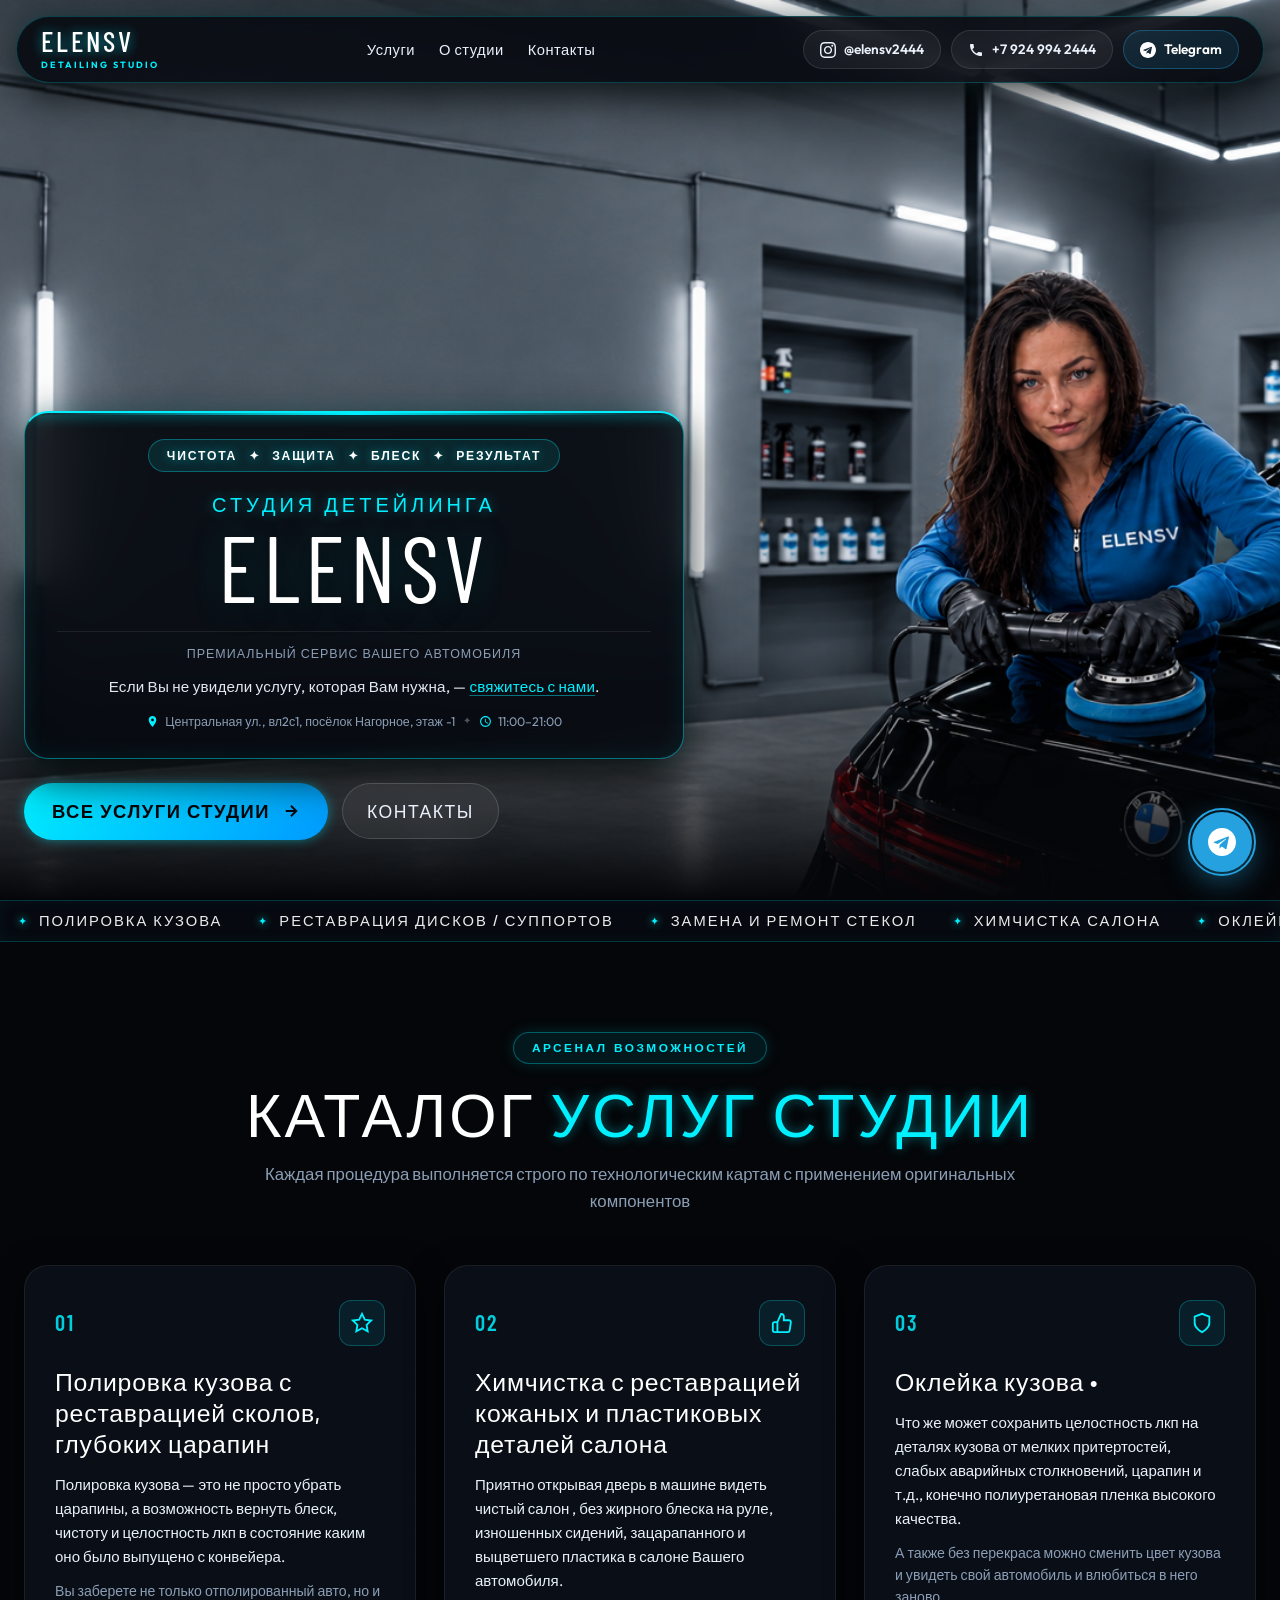
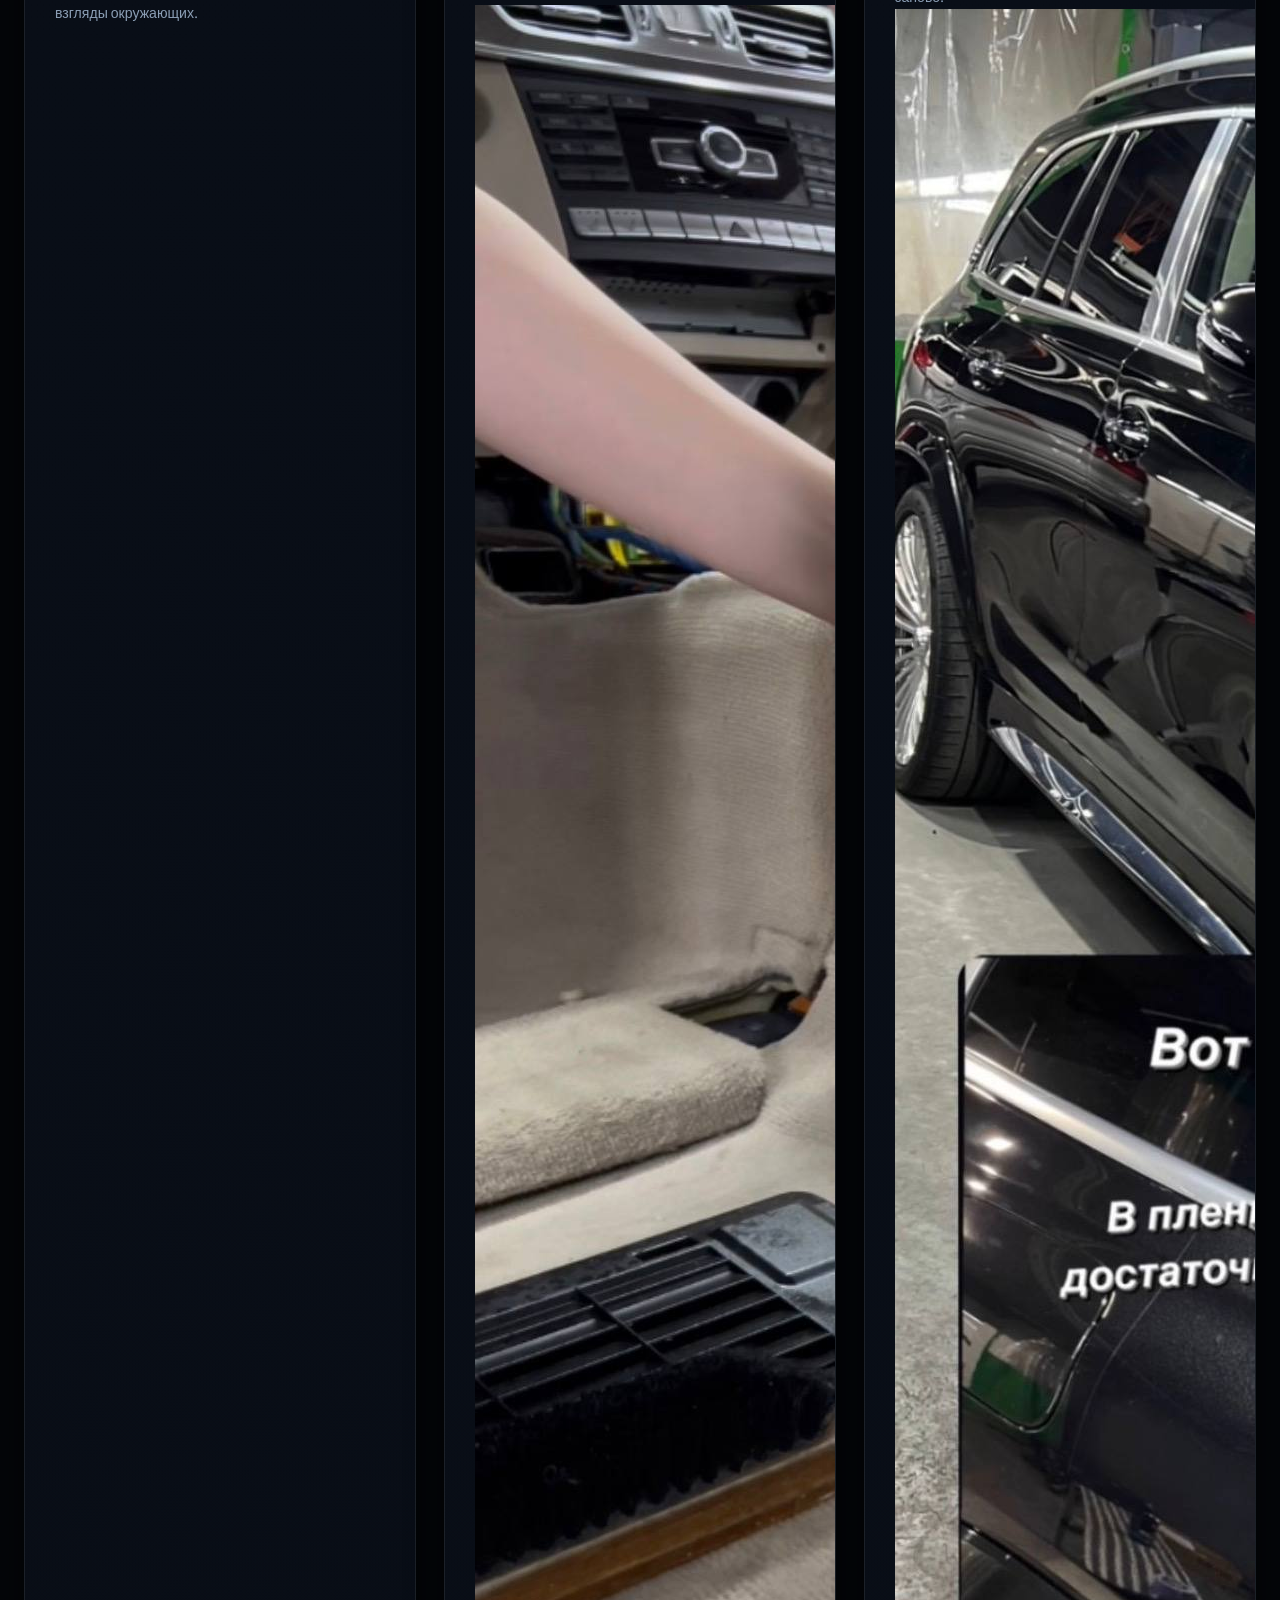
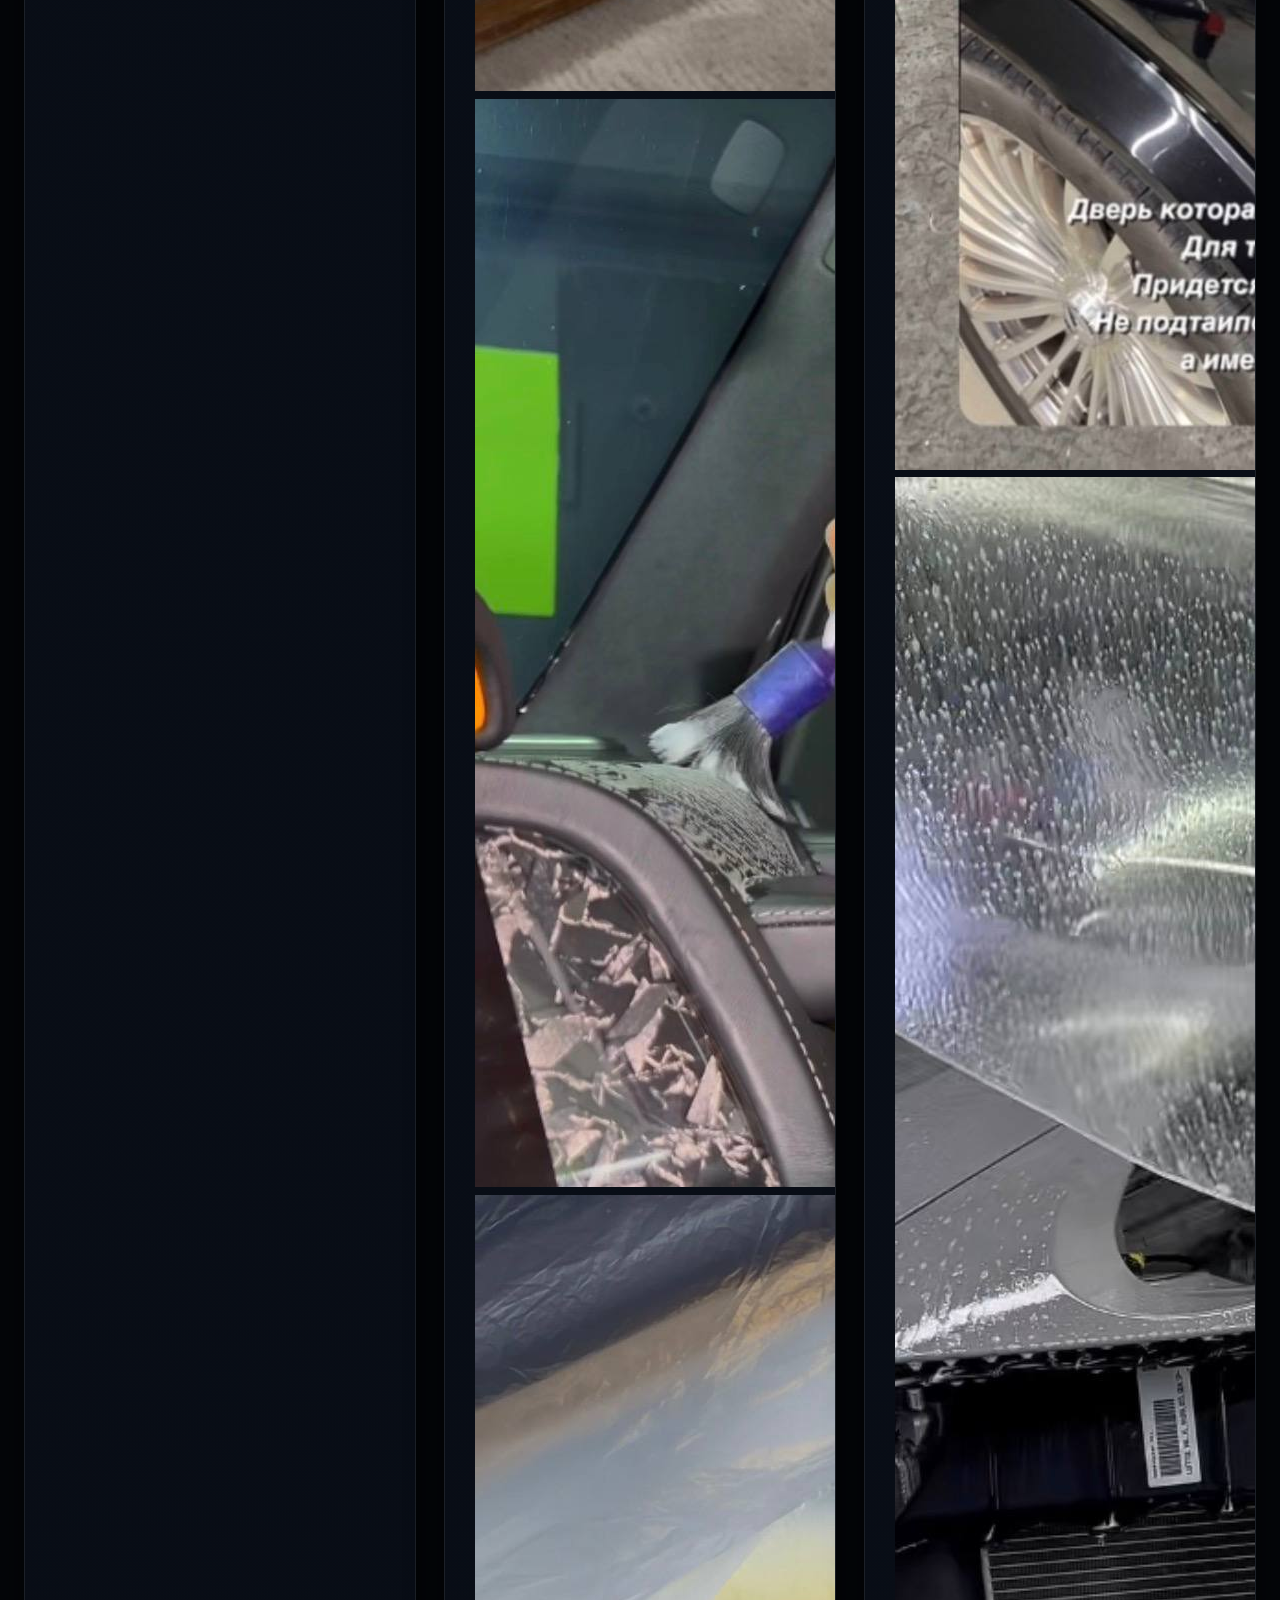
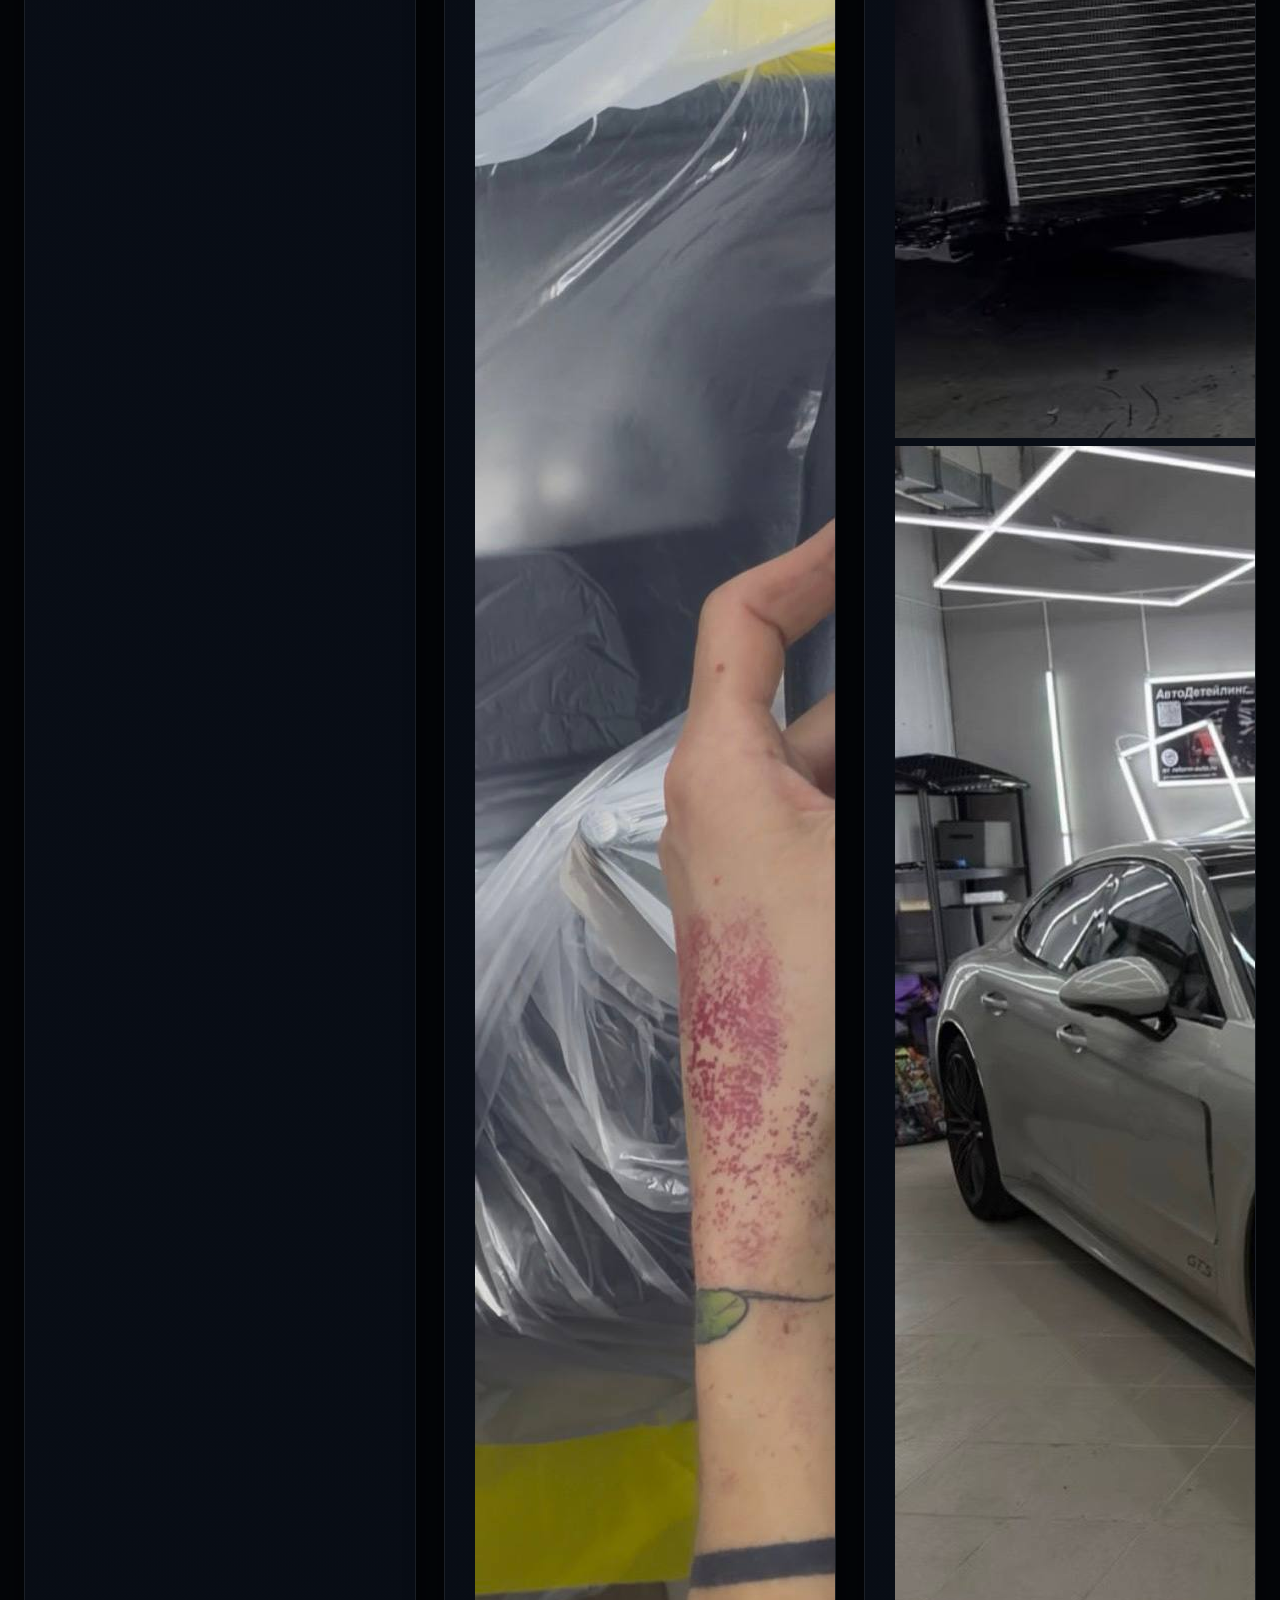
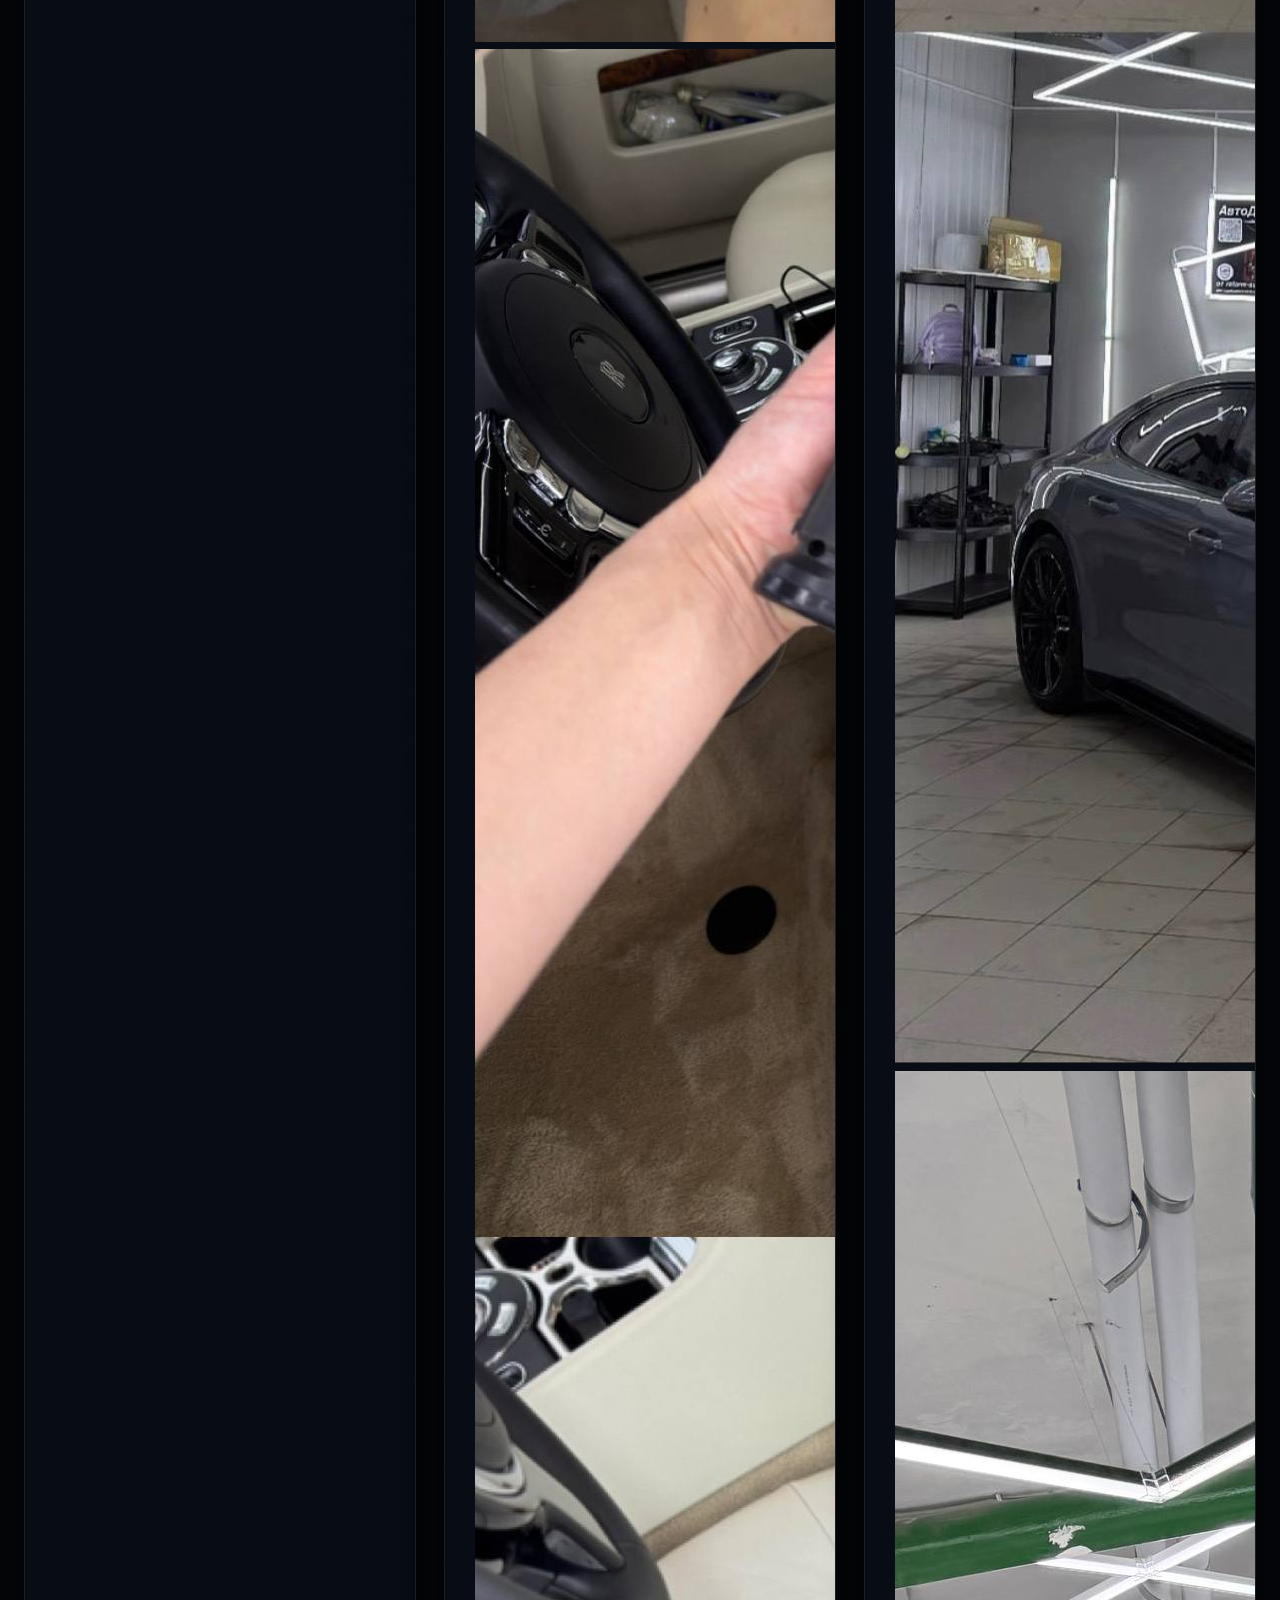
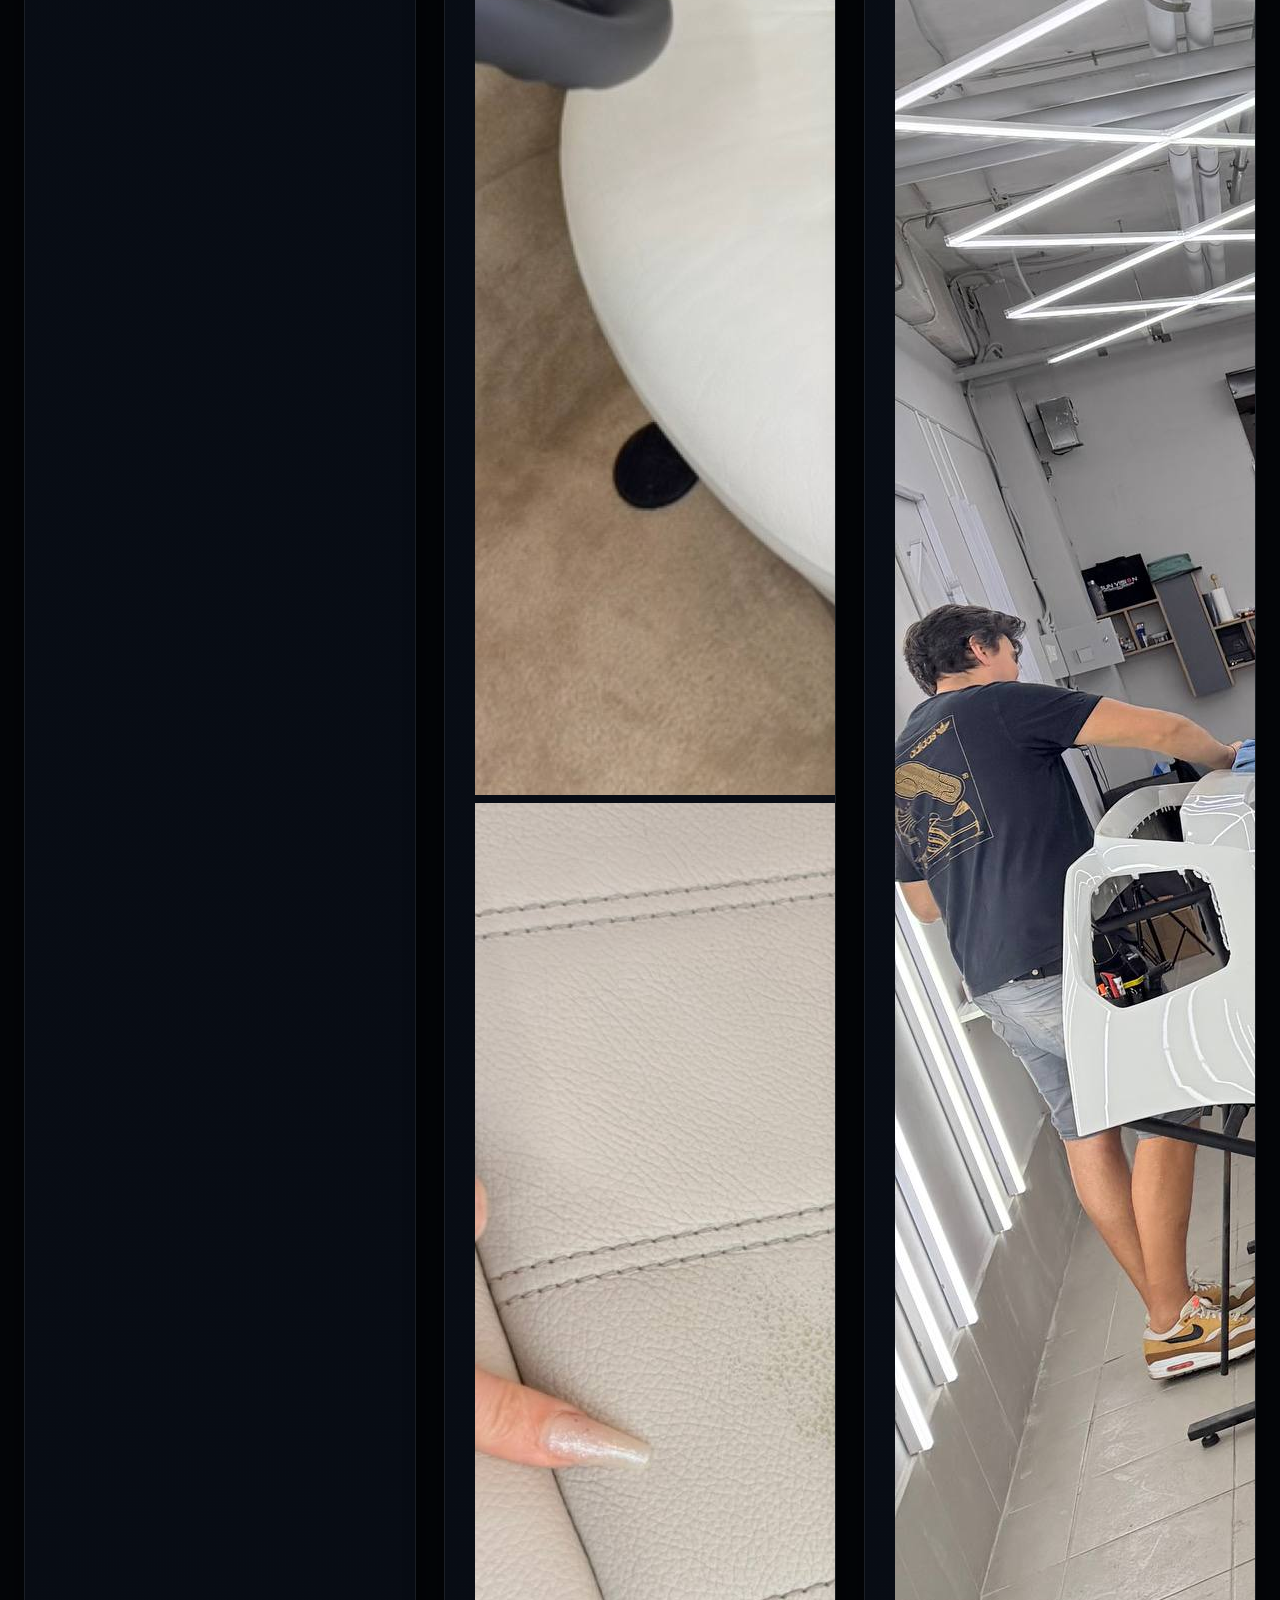
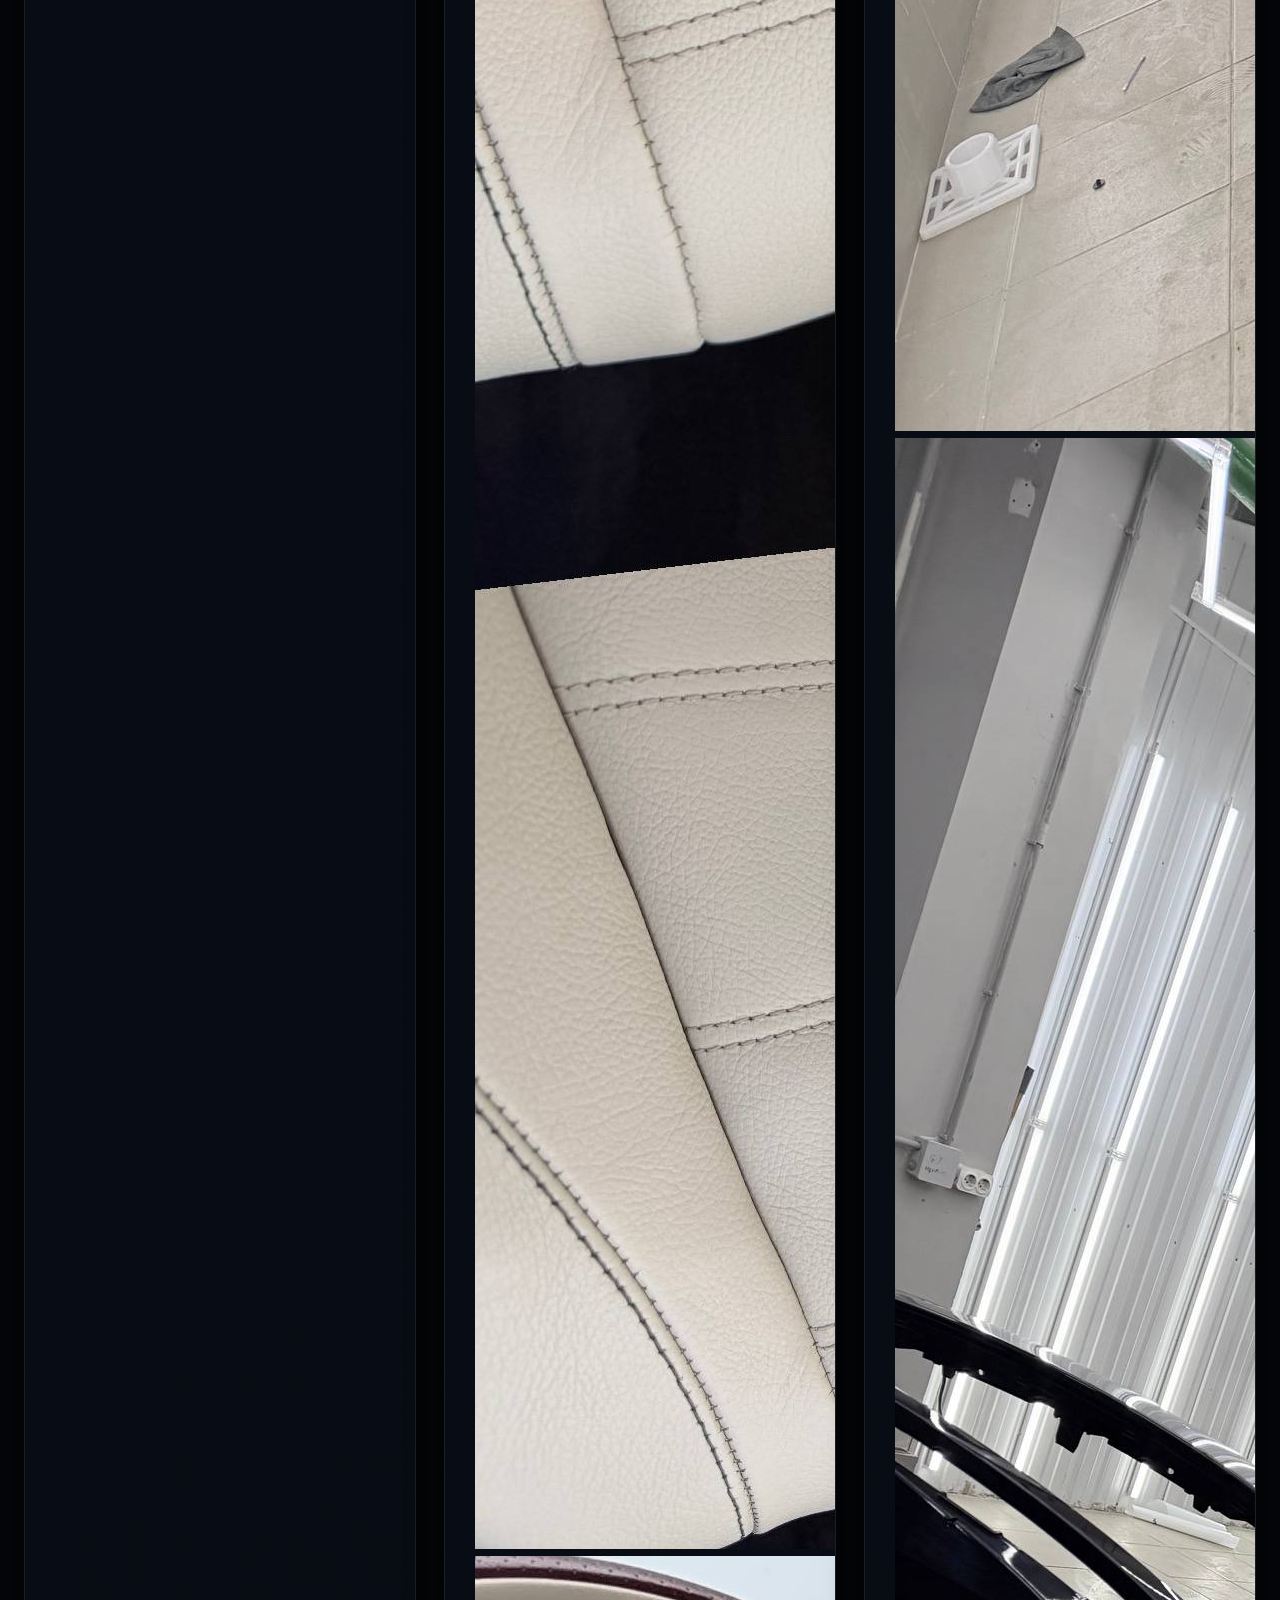
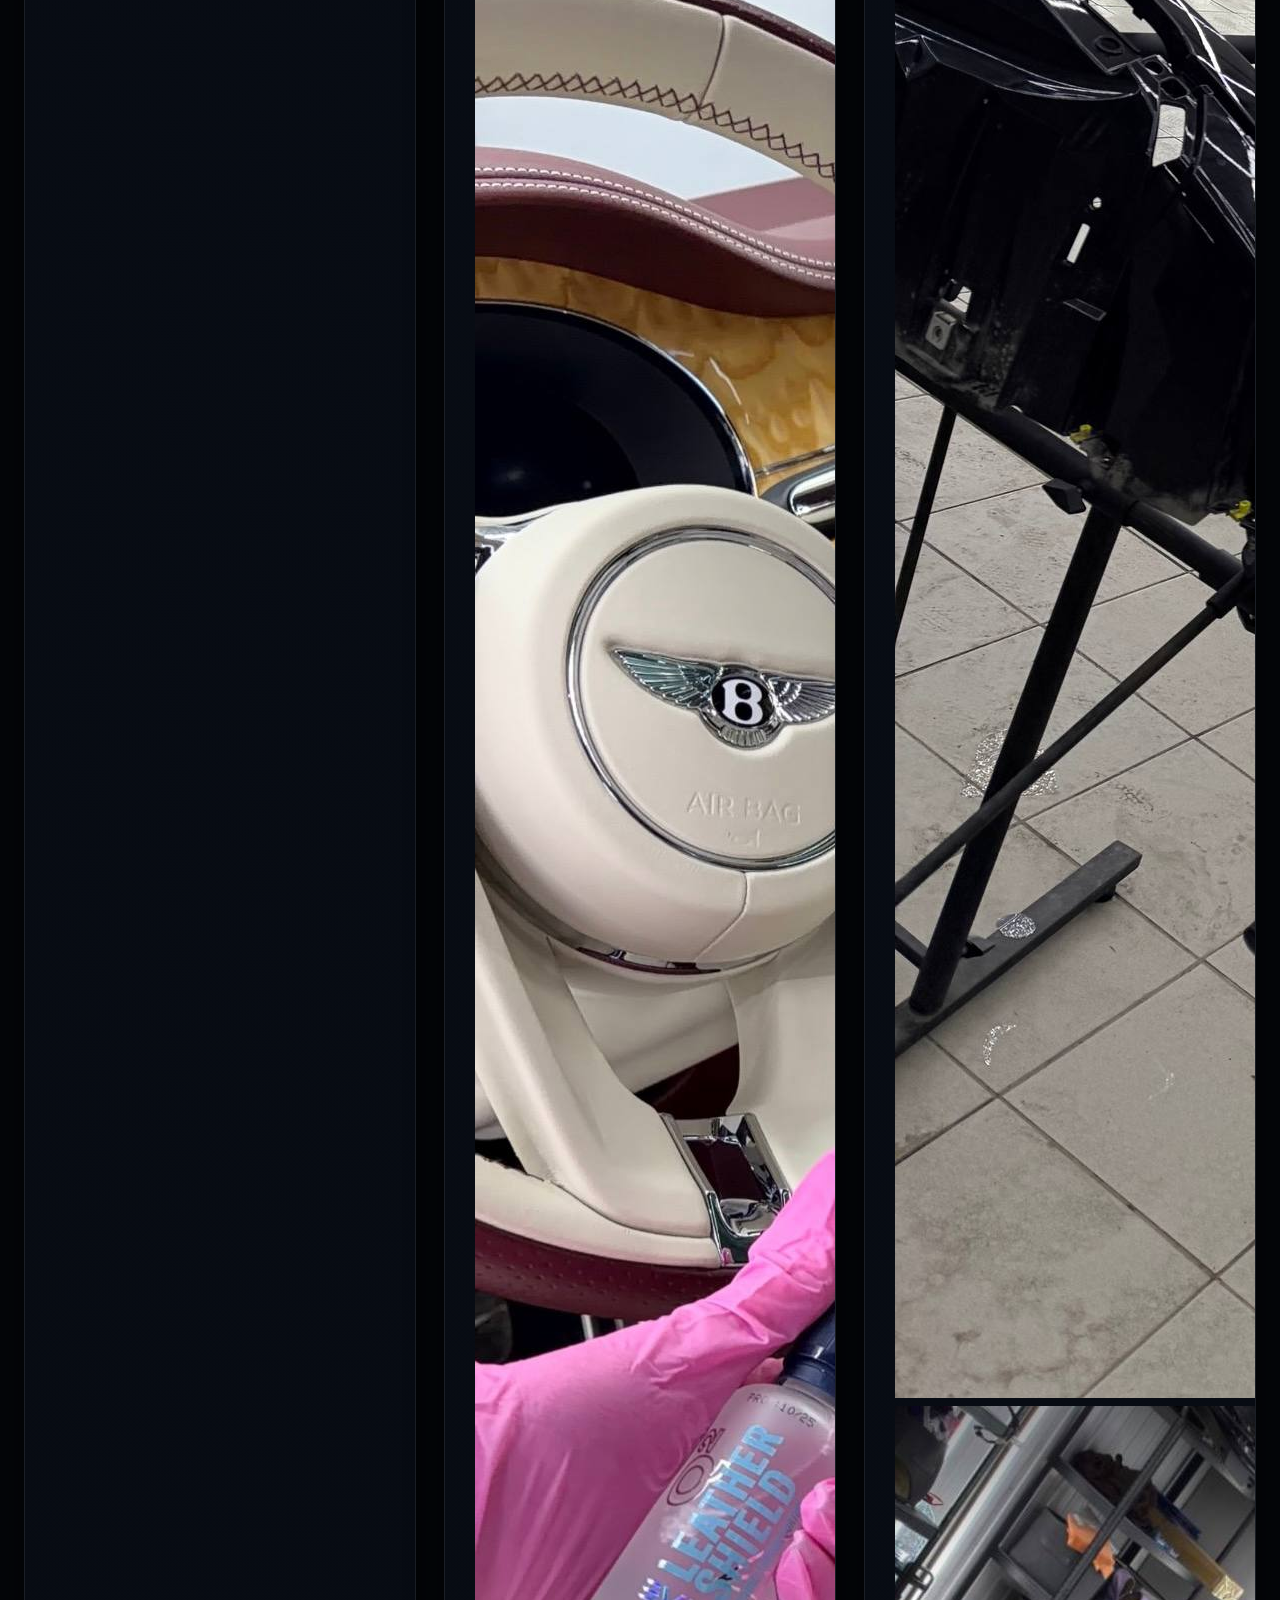
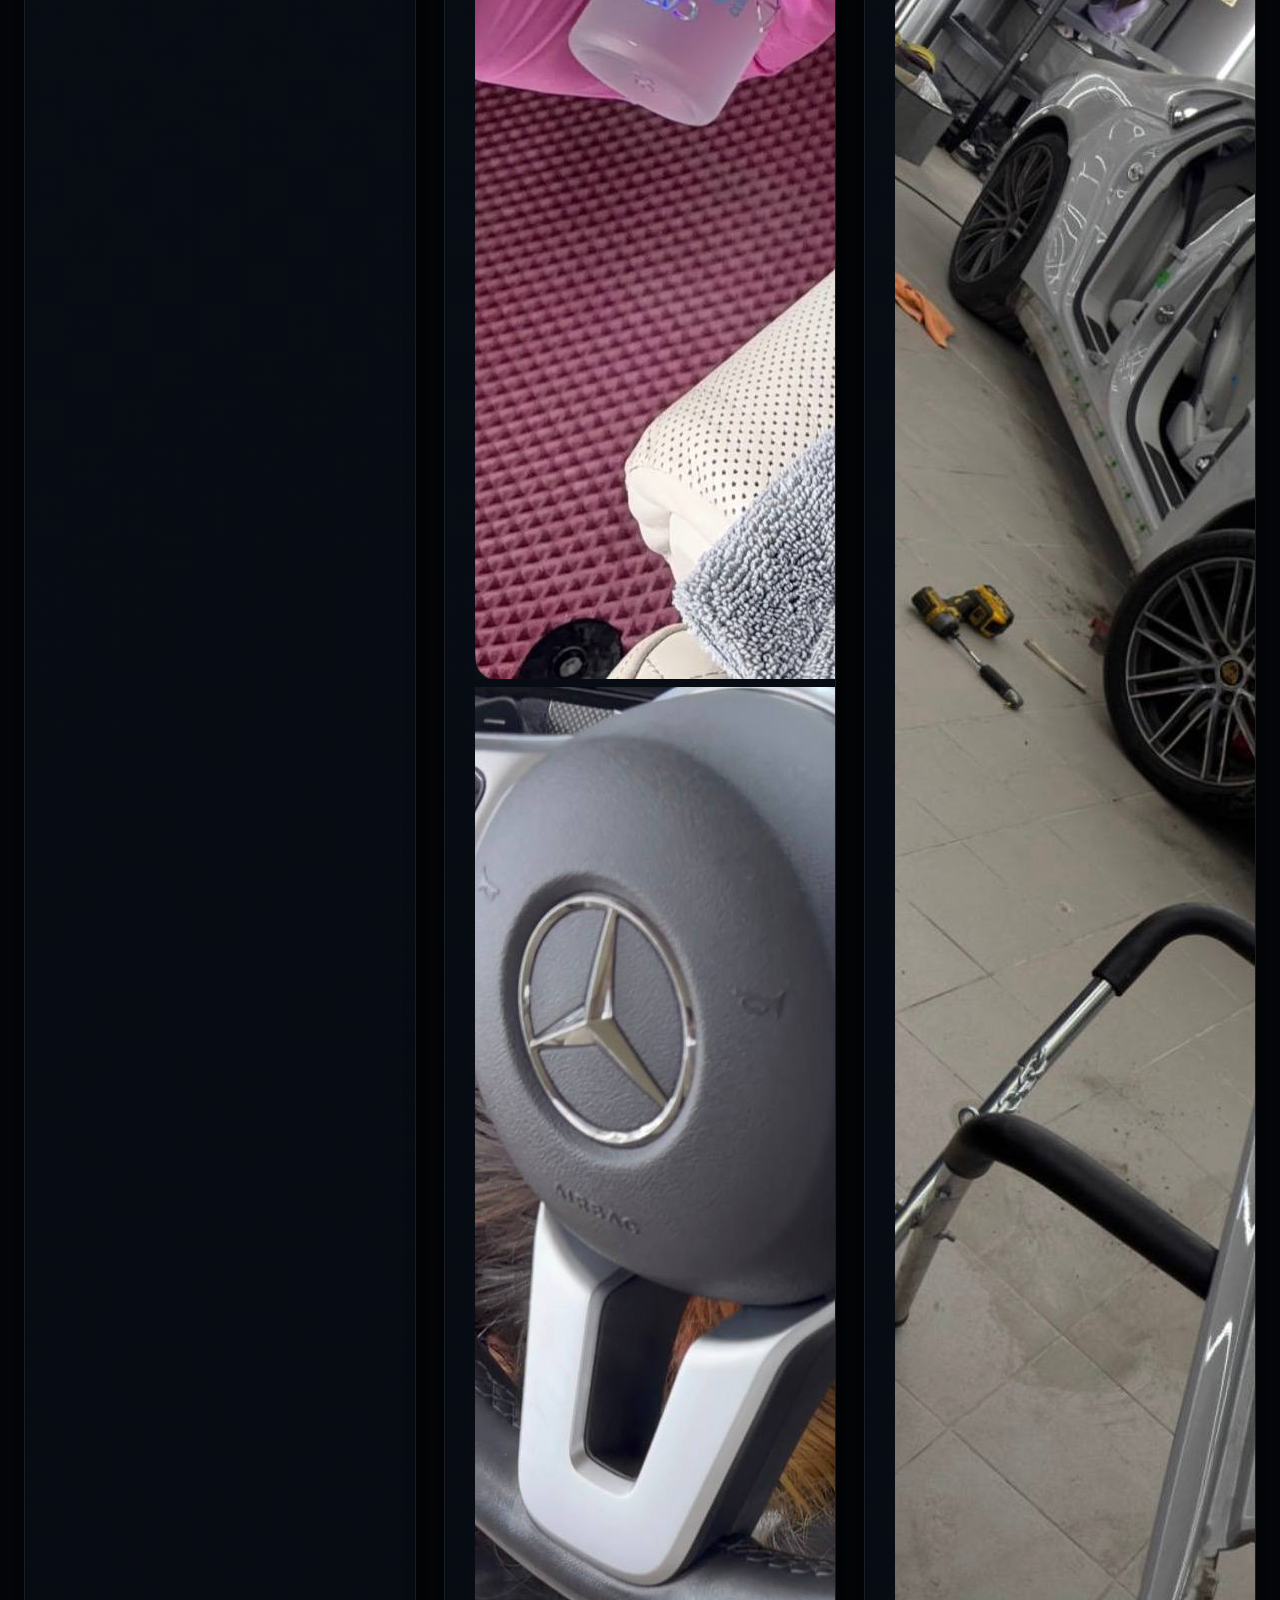
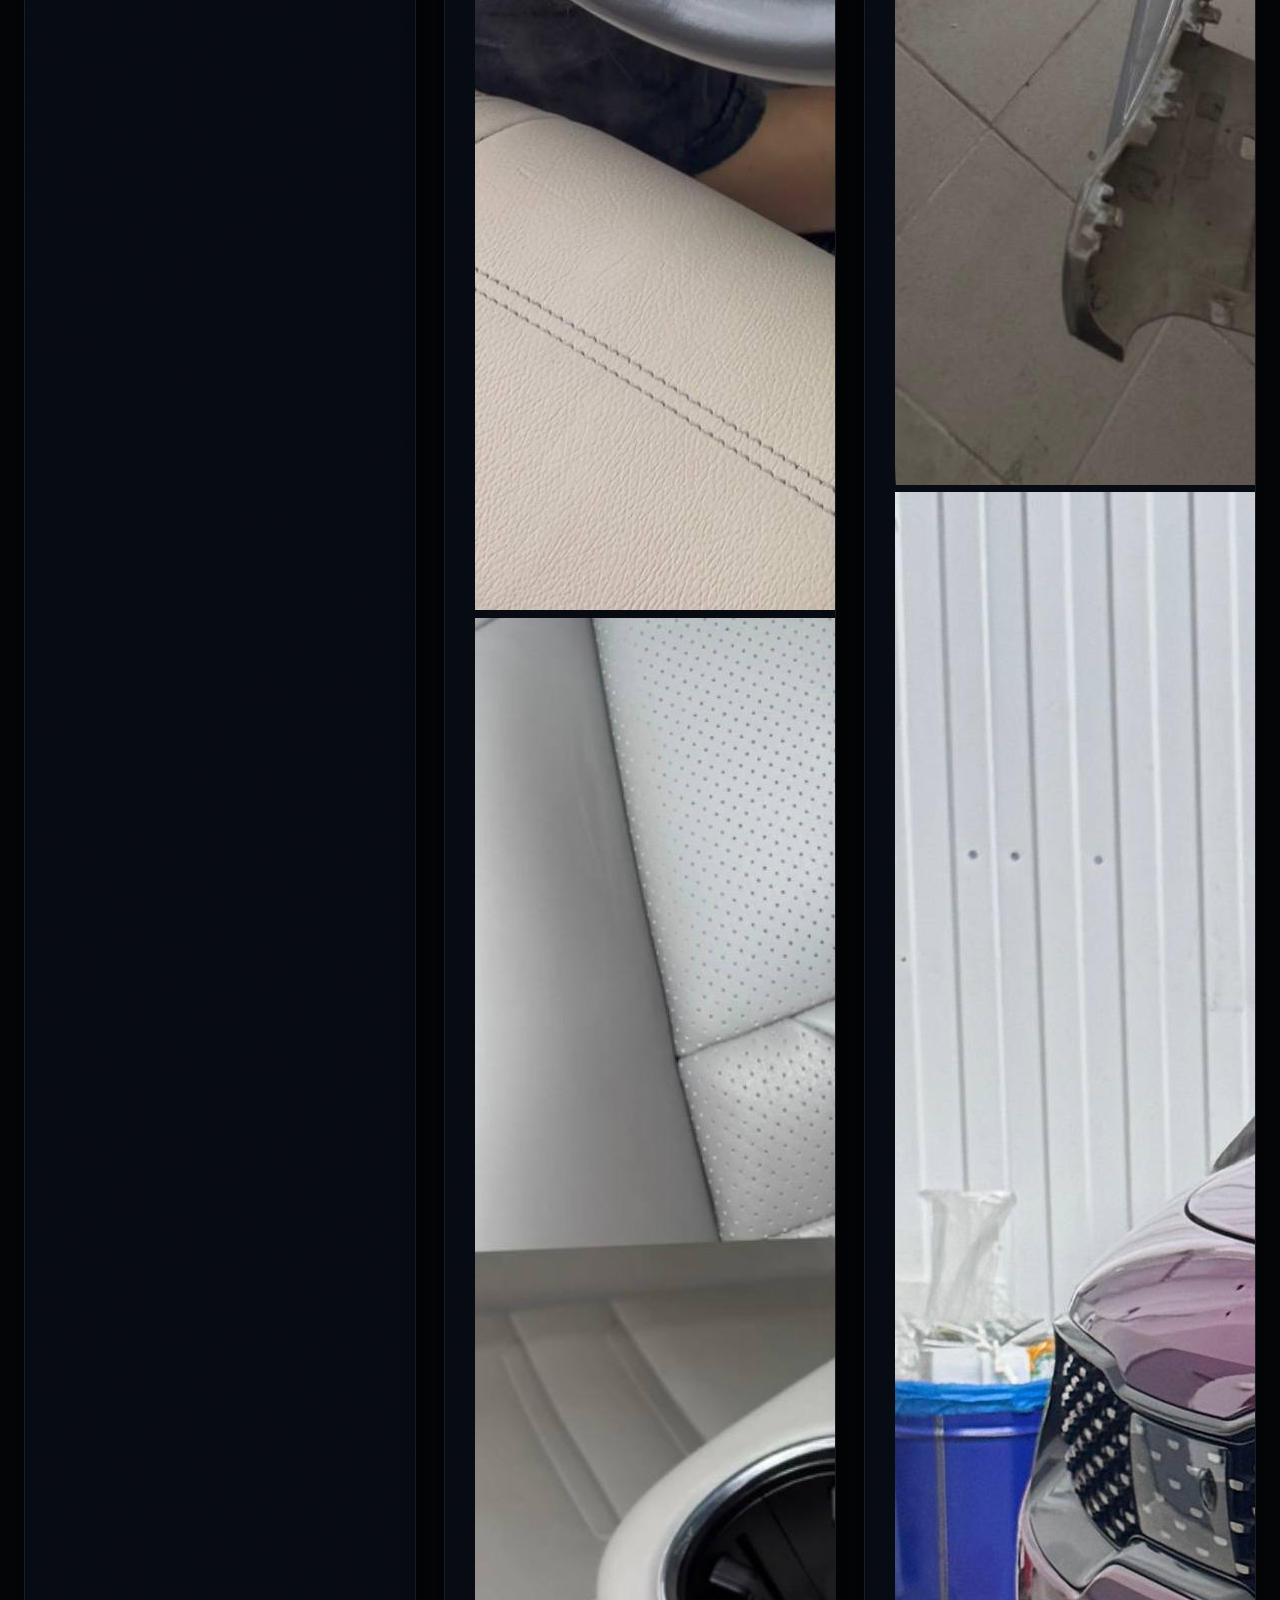
==== index.html @ 2a29bca1 "Update index.html" ====
<!DOCTYPE html>
<html lang="ru">
<head>
  <meta charset="UTF-8">
  <meta name="viewport" content="width=device-width, initial-scale=1.0, maximum-scale=1.0, user-scalable=no">
  <title>ELENSV — Студия премиального детейлинга автомобилей | @elensv2444</title>
  <meta name="description" content="Сайт-визитка студии премиального детейлинга ELENSV (@elensv2444). Полировка, оклейка полиуретаном, выпрямление вмятин PDR, реставрация кожи и салона, перешив руля, реставрация суппортов.">
  
  <!-- Google Fonts: Barlow Condensed (узкий/тонкий для крупных названий), Orbitron, Outfit -->
  <link rel="preconnect" href="https://fonts.googleapis.com">
  <link rel="preconnect" href="https://fonts.gstatic.com" crossorigin>
  <link href="https://fonts.googleapis.com/css2?family=Barlow+Condensed:wght@300;400;500;600;700&family=Orbitron:wght@600;700;800;900&family=Outfit:wght@300;400;500;600;700&display=swap" rel="stylesheet">
  
  <link rel="stylesheet" href="style.css">
</head>
<body>



  <!-- FLOATING CYBER NAV -->
  <header class="cyber-header" id="header">
    <div class="header-capsule">
      <a href="#hero" class="capsule-logo">
        <span class="logo-txt">ELENSV</span>
        <span class="logo-tag">DETAILING STUDIO</span>
      </a>

      <nav class="capsule-nav" id="navMenu">
        <a href="#services" class="nav-item">Услуги</a>
        <a href="#advantages" class="nav-item">О студии</a>
        <a href="#contacts" class="nav-item">Контакты</a>
        <div class="nav-drawer-footer">
          <a href="tel:+79249942444" class="drawer-link tel">
            <svg viewBox="0 0 24 24" width="16" height="16" fill="currentColor"><path d="M20 15.5c-1.2 0-2.4-.2-3.6-.6-.3-.1-.7 0-1 .2l-2.2 2.2c-2.8-1.4-5.1-3.8-6.6-6.6l2.2-2.2c.3-.3.4-.7.2-1-.3-1.1-.5-2.3-.5-3.5 0-.6-.4-1-1-1H4c-.6 0-1 .4-1 1 0 9.4 7.6 17 17 17 .6 0 1-.4 1-1v-3.5c0-.6-.4-1-1-1z"/></svg>
            <span>+7 924 994 2444</span>
          </a>
          <a href="https://t.me/+79249942444" target="_blank" rel="noopener noreferrer" class="drawer-link tg">
            <svg viewBox="0 0 24 24" width="16" height="16" fill="currentColor"><path d="M12 0C5.373 0 0 5.373 0 12s5.373 12 12 12 12-5.373 12-12S18.627 0 12 0zm5.894 8.221l-1.97 9.28c-.145.658-.537.818-1.084.508l-3-2.21-1.446 1.394c-.16.16-.295.295-.605.295l.213-3.053 5.56-5.023c.242-.213-.054-.333-.373-.121l-6.871 4.326-2.962-.924c-.643-.204-.657-.643.136-.953l11.57-4.461c.537-.196 1.006.128.832.942z"/></svg>
            <span>Telegram чат</span>
          </a>
          <a href="https://instagram.com/elensv2444" target="_blank" rel="noopener noreferrer" class="drawer-link ig">
            <svg viewBox="0 0 24 24" width="16" height="16" fill="currentColor"><path d="M12 2.163c3.204 0 3.584.012 4.85.07 3.252.148 4.771 1.691 4.919 4.919.058 1.265.069 1.645.069 4.849 0 3.205-.012 3.584-.069 4.849-.149 3.225-1.664 4.771-4.919 4.919-1.266.058-1.644.07-4.85.07-3.204 0-3.584-.012-4.849-.07-3.26-.149-4.771-1.699-4.919-4.92-.058-1.265-.07-1.644-.07-4.849 0-3.204.013-3.583.07-4.849.149-3.227 1.664-4.771 4.919-4.919 1.266-.057 1.645-.069 4.849-.069zm0-2.163c-3.259 0-3.667.014-4.947.072-4.358.2-6.78 2.618-6.98 6.98-.059 1.281-.073 1.689-.073 4.948 0 3.259.014 3.668.072 4.948.2 4.358 2.618 6.78 6.98 6.98 1.281.058 1.689.072 4.948.072 3.259 0 3.668-.014 4.948-.072 4.354-.2 6.782-2.618 6.979-6.98.059-1.28.073-1.689.073-4.948 0-3.259-.014-3.667-.072-4.947-.196-4.354-2.617-6.78-6.979-6.98-1.281-.059-1.69-.073-4.949-.073zm0 5.838c-3.403 0-6.162 2.759-6.162 6.162s2.759 6.163 6.162 6.163 6.162-2.759 6.162-6.163c0-3.403-2.759-6.162-6.162-6.162zm0 10.162c-2.209 0-4-1.79-4-4 0-2.209 1.791-4 4-4s4 1.791 4 4c0 2.21-1.791 4-4 4zm6.406-11.845c-.796 0-1.441.645-1.441 1.44s.645 1.44 1.441 1.44c.795 0 1.439-.645 1.439-1.44s-.644-1.44-1.439-1.44z"/></svg>
            <span>@elensv2444</span>
          </a>
          <a href="https://yandex.ru/maps/org/elensv2444/225216405384?si=dbdbduftfxmpgy1erm5cukw2zg" target="_blank" rel="noopener noreferrer" class="drawer-link loc">
            <svg viewBox="0 0 24 24" width="16" height="16" fill="currentColor"><path d="M12 2C8.13 2 5 5.13 5 9c0 5.25 7 13 7 13s7-7.75 7-13c0-3.87-3.13-7-7-7zm0 9.5c-1.38 0-2.5-1.12-2.5-2.5s1.12-2.5 2.5-2.5 2.5 1.12 2.5 2.5-1.12 2.5-2.5 2.5z"/></svg>
            <span>Центральная ул., вл2с1, пос. Нагорное, эт. -1</span>
          </a>
          <div class="drawer-link time">
            <svg viewBox="0 0 24 24" width="16" height="16" fill="currentColor"><path d="M11.99 2C6.47 2 2 6.48 2 12s4.47 10 9.99 10C17.52 22 22 17.52 22 12S17.52 2 11.99 2zM12 20c-4.42 0-8-3.58-8-8s3.58-8 8-8 8 3.58 8 8-3.58 8-8 8zm.5-13H11v6l5.25 3.15.75-1.23-4.5-2.67z"/></svg>
            <span>Время работы: 11:00 – 21:00</span>
          </div>
        </div>
      </nav>

      <div class="capsule-actions">
        <a href="https://instagram.com/elensv2444" target="_blank" rel="noopener noreferrer" class="action-btn ig-btn" title="Instagram @elensv2444">
          <svg viewBox="0 0 24 24" width="16" height="16" fill="currentColor">
            <path d="M12 2.163c3.204 0 3.584.012 4.85.07 3.252.148 4.771 1.691 4.919 4.919.058 1.265.069 1.645.069 4.849 0 3.205-.012 3.584-.069 4.849-.149 3.225-1.664 4.771-4.919 4.919-1.266.058-1.644.07-4.85.07-3.204 0-3.584-.012-4.849-.07-3.26-.149-4.771-1.699-4.919-4.92-.058-1.265-.07-1.644-.07-4.849 0-3.204.013-3.583.07-4.849.149-3.227 1.664-4.771 4.919-4.919 1.266-.057 1.645-.069 4.849-.069zm0-2.163c-3.259 0-3.667.014-4.947.072-4.358.2-6.78 2.618-6.98 6.98-.059 1.281-.073 1.689-.073 4.948 0 3.259.014 3.668.072 4.948.2 4.358 2.618 6.78 6.98 6.98 1.281.058 1.689.072 4.948.072 3.259 0 3.668-.014 4.948-.072 4.354-.2 6.782-2.618 6.979-6.98.059-1.28.073-1.689.073-4.948 0-3.259-.014-3.667-.072-4.947-.196-4.354-2.617-6.78-6.979-6.98-1.281-.059-1.69-.073-4.949-.073zm0 5.838c-3.403 0-6.162 2.759-6.162 6.162s2.759 6.163 6.162 6.163 6.162-2.759 6.162-6.163c0-3.403-2.759-6.162-6.162-6.162zm0 10.162c-2.209 0-4-1.79-4-4 0-2.209 1.791-4 4-4s4 1.791 4 4c0 2.21-1.791 4-4 4zm6.406-11.845c-.796 0-1.441.645-1.441 1.44s.645 1.44 1.441 1.44c.795 0 1.439-.645 1.439-1.44s-.644-1.44-1.439-1.44z"/>
          </svg>
          <span class="btn-text">@elensv2444</span>
        </a>

        <a href="tel:+79249942444" class="action-btn tel-btn" title="Позвонить">
          <svg viewBox="0 0 24 24" width="16" height="16" fill="currentColor">
            <path d="M20 15.5c-1.2 0-2.4-.2-3.6-.6-.3-.1-.7 0-1 .2l-2.2 2.2c-2.8-1.4-5.1-3.8-6.6-6.6l2.2-2.2c.3-.3.4-.7.2-1-.3-1.1-.5-2.3-.5-3.5 0-.6-.4-1-1-1H4c-.6 0-1 .4-1 1 0 9.4 7.6 17 17 17 .6 0 1-.4 1-1v-3.5c0-.6-.4-1-1-1z"/>
          </svg>
          <span class="btn-text">+7 924 994 2444</span>
        </a>

        <a href="https://t.me/+79249942444" target="_blank" rel="noopener noreferrer" class="action-btn tg-btn" title="Telegram">
          <svg viewBox="0 0 24 24" width="16" height="16" fill="currentColor">
            <path d="M12 0C5.373 0 0 5.373 0 12s5.373 12 12 12 12-5.373 12-12S18.627 0 12 0zm5.894 8.221l-1.97 9.28c-.145.658-.537.818-1.084.508l-3-2.21-1.446 1.394c-.16.16-.295.295-.605.295l.213-3.053 5.56-5.023c.242-.213-.054-.333-.373-.121l-6.871 4.326-2.962-.924c-.643-.204-.657-.643.136-.953l11.57-4.461c.537-.196 1.006.128.832.942z"/>
          </svg>
          <span class="btn-text">Telegram</span>
        </a>

        <button class="hamburger-toggle" id="hamburgerBtn" aria-label="Меню">
          <span></span>
          <span></span>
          <span></span>
        </button>
      </div>
    </div>
  </header>

  <main>
    <!-- CINEMATIC HERO SHOWROOM: header.png С КОНТРАСТНОЙ РАМКОЙ СТУДИИ -->
    <section class="hero-cinematic" id="hero">
      <div class="hero-visual-stage">
        <img src="hrad.png" alt="Премиальный детейлинг Elensv2444" class="hero-stage-img">
        <div class="stage-gradient-bottom"></div>
        <div class="hero-mobile-motto">
          <span class="mob-motto-word">ЧИСТОТА</span>
          <span class="mob-motto-word">ЗАЩИТА</span>
          <span class="mob-motto-word">БЛЕСК</span>
          <span class="mob-motto-word">РЕЗУЛЬТАТ</span>
        </div>
      </div>

      <div class="hero-floating-hud">
        <div class="hud-container">
          
          <!-- ВЫДЕЛЕННАЯ РАМКА: СТУДИЯ ДЕТЕЙЛИНГА ELENSV (ВЫСОКИЙ КОНТРАСТ И СТИЛЬ) -->
          <div class="hero-brand-frame">
            <div class="frame-edge-glow"></div>
            
            <div class="frame-motto-pill">
              <span class="motto-txt">ЧИСТОТА &nbsp;✦&nbsp; ЗАЩИТА &nbsp;✦&nbsp; БЛЕСК &nbsp;✦&nbsp; РЕЗУЛЬТАТ</span>
            </div>

            <div class="frame-title-wrap">
              <span class="frame-sub">СТУДИЯ ДЕТЕЙЛИНГА</span>
              <h1 class="frame-main">ELENSV</h1>
            </div>

            <div class="frame-meta-line">
              <span class="meta-desc">ПРЕМИАЛЬНЫЙ СЕРВИС ВАШЕГО АВТОМОБИЛЯ</span>
              <p class="meta-callout">Если Вы не увидели услугу, которая Вам нужна, — <a href="https://t.me/+79249942444" target="_blank" rel="noopener noreferrer" class="meta-callout-link">свяжитесь с нами</a>.</p>
              <div class="meta-geo-schedule">
                <a href="https://yandex.ru/maps/org/elensv2444/225216405384?si=dbdbduftfxmpgy1erm5cukw2zg" target="_blank" rel="noopener noreferrer" class="meta-geo-item" title="Открыть на Яндекс Картах">
                  <svg viewBox="0 0 24 24" width="13" height="13" fill="currentColor"><path d="M12 2C8.13 2 5 5.13 5 9c0 5.25 7 13 7 13s7-7.75 7-13c0-3.87-3.13-7-7-7zm0 9.5c-1.38 0-2.5-1.12-2.5-2.5s1.12-2.5 2.5-2.5 2.5 1.12 2.5 2.5-1.12 2.5-2.5 2.5z"/></svg>
                  <span>Центральная ул., вл2с1, посёлок Нагорное, этаж -1</span>
                </a>
                <span class="meta-dot">✦</span>
                <span class="meta-schedule-item">
                  <svg viewBox="0 0 24 24" width="13" height="13" fill="currentColor"><path d="M11.99 2C6.47 2 2 6.48 2 12s4.47 10 9.99 10C17.52 22 22 17.52 22 12S17.52 2 11.99 2zM12 20c-4.42 0-8-3.58-8-8s3.58-8 8-8 8 3.58 8 8-3.58 8-8 8zm.5-13H11v6l5.25 3.15.75-1.23-4.5-2.67z"/></svg>
                  <span>11:00–21:00</span>
                </span>
              </div>
            </div>
          </div>

          <div class="hud-actions-row">
            <a href="#services" class="btn-hero-primary">
              <span>Все услуги студии</span>
              <svg viewBox="0 0 24 24" width="18" height="18" fill="none" stroke="currentColor" stroke-width="2.5">
                <path d="M5 12h14M12 5l7 7-7 7"/>
              </svg>
            </a>

            <a href="#contacts" class="btn-hero-glass">
              <span>Контакты</span>
            </a>
          </div>

        </div>
      </div>
    </section>

    <!-- INFINITE CYBER MARQUEE TICKER (МЫ ДЕЛАЕМ) -->
    <div class="cyber-ticker-wrap">
      <div class="ticker-track">
        <div class="ticker-item"><span class="ticker-star">✦</span>ПОЛИРОВКА КУЗОВА</div>
        <div class="ticker-item"><span class="ticker-star">✦</span>РЕСТАВРАЦИЯ ДИСКОВ / СУППОРТОВ</div>
        <div class="ticker-item"><span class="ticker-star">✦</span>ЗАМЕНА И РЕМОНТ СТЕКОЛ</div>
        <div class="ticker-item"><span class="ticker-star">✦</span>ХИМЧИСТКА САЛОНА</div>
        <div class="ticker-item"><span class="ticker-star">✦</span>ОКЛЕЙКА КУЗОВА ПОЛИУРЕТАНОМ</div>
        <div class="ticker-item"><span class="ticker-star">✦</span>ВОССТАНОВЛЕНИЕ ДЕТАЛЕЙ КУЗОВА</div>
        <div class="ticker-item"><span class="ticker-star">✦</span>МОЙКА ПОДВЕСКИ С РАЗБОРОМ</div>
        <div class="ticker-item"><span class="ticker-star">✦</span>РЕСТАВРАЦИЯ КНОПОК И САЛОНА</div>
        <div class="ticker-item"><span class="ticker-star">✦</span>ПЕРЕШИВ САЛОНА И РУЛЯ</div>
        <div class="ticker-item"><span class="ticker-star">✦</span>ШУМОИЗОЛЯЦИЯ АВТО</div>
        <!-- Duplicate for infinite loop -->
        <div class="ticker-item"><span class="ticker-star">✦</span>ПОЛИРОВКА КУЗОВА</div>
        <div class="ticker-item"><span class="ticker-star">✦</span>РЕСТАВРАЦИЯ ДИСКОВ / СУППОРТОВ</div>
        <div class="ticker-item"><span class="ticker-star">✦</span>ЗАМЕНА И РЕМОНТ СТЕКОЛ</div>
        <div class="ticker-item"><span class="ticker-star">✦</span>ХИМЧИСТКА САЛОНА</div>
        <div class="ticker-item"><span class="ticker-star">✦</span>ОКЛЕЙКА КУЗОВА ПОЛИУРЕТАНОМ</div>
        <div class="ticker-item"><span class="ticker-star">✦</span>ВОССТАНОВЛЕНИЕ ДЕТАЛЕЙ КУЗОВА</div>
        <div class="ticker-item"><span class="ticker-star">✦</span>МОЙКА ПОДВЕСКИ С РАЗБОРОМ</div>
        <div class="ticker-item"><span class="ticker-star">✦</span>РЕСТАВРАЦИЯ КНОПОК И САЛОНА</div>
        <div class="ticker-item"><span class="ticker-star">✦</span>ПЕРЕШИВ САЛОНА И РУЛЯ</div>
        <div class="ticker-item"><span class="ticker-star">✦</span>ШУМОИЗОЛЯЦИЯ АВТО</div>
      </div>
    </div>



    <!-- FULL LUXURY SERVICES GRID (11 SERVICES WITH EXACT USER TEXTS) -->
    <section class="section-block services-block" id="services">
      <div class="site-container">

        <div class="block-header">
          <div class="header-badge">АРСЕНАЛ ВОЗМОЖНОСТЕЙ</div>
          <h2 class="header-title">КАТАЛОГ <span class="neon-text">УСЛУГ СТУДИИ</span></h2>
          <p class="header-desc">Каждая процедура выполняется строго по технологическим картам с применением оригинальных компонентов</p>
        </div>

        <div class="services-titanium-grid">

          <!-- 1. Полировка кузова со сколами -->
          <div class="titanium-card">
            <div class="card-edge-glow"></div>
            <div class="card-meta">
              <span class="card-num">01</span>
              <div class="card-icon-hex">
                <svg viewBox="0 0 24 24" width="22" height="22" fill="none" stroke="currentColor" stroke-width="2"><path d="M12 2l3.09 6.26L22 9.27l-5 4.87 1.18 6.88L12 17.77l-6.18 3.25L7 14.14 2 9.27l6.91-1.01L12 2z"/></svg>
              </div>
            </div>
            <h3 class="card-heading">Полировка кузова с реставрацией сколов, глубоких царапин</h3>
            <p class="card-lead">
              Полировка кузова — это не просто убрать царапины, а возможность вернуть блеск, чистоту и целостность лкп в состояние каким оно было выпущено с конвейера.
            </p>
            <p class="card-sub">
              Вы заберете не только отполированный авто, но и взгляды окружающих.
            </p>
          </div>

          <!-- 2. Химчистка с реставрацией -->
          <div class="titanium-card">
            <div class="card-edge-glow"></div>
            <div class="card-meta">
              <span class="card-num">02</span>
              <div class="card-icon-hex">
                <svg viewBox="0 0 24 24" width="22" height="22" fill="none" stroke="currentColor" stroke-width="2"><path d="M14 9V5a3 3 0 0 0-3-3l-4 9v11h11.28a2 2 0 0 0 2-1.7l1.38-9a2 2 0 0 0-2-2.3zM7 22H4a2 2 0 0 1-2-2v-7a2 2 0 0 1 2-2h3"/></svg>
              </div>
            </div>
            <h3 class="card-heading">Химчистка с реставрацией кожаных и пластиковых деталей салона</h3>
            <p class="card-lead">
              Приятно открывая дверь в машине видеть чистый салон , без жирного блеска на руле, изношенных сидений, зацарапанного и выцветшего пластика в салоне Вашего автомобиля.
            </p>

            <!-- Gallery Slider (him1 .. him12) -->
            <div class="card-thumb-wrap card-thumb-slider" data-gallery-title="Химчистка и реставрация салона автомобиля">
              <div class="card-thumb-slides">
                <img src="him1.jpg" alt="Химчистка салона — фото 1" class="card-thumb-img active" loading="lazy">
                <img src="him2.jpg" alt="Химчистка салона — фото 2" class="card-thumb-img" loading="lazy">
                <img src="him3.jpg" alt="Химчистка салона — фото 3" class="card-thumb-img" loading="lazy">
                <img src="him4.jpg" alt="Химчистка салона — фото 4" class="card-thumb-img" loading="lazy">
                <img src="him5.jpg" alt="Химчистка салона — фото 5" class="card-thumb-img" loading="lazy">
                <img src="him6.jpg" alt="Химчистка салона — фото 6" class="card-thumb-img" loading="lazy">
                <img src="him7.jpg" alt="Химчистка салона — фото 7" class="card-thumb-img" loading="lazy">
                <img src="him8.jpg" alt="Химчистка салона — фото 8" class="card-thumb-img" loading="lazy">
                <img src="him9.jpg" alt="Химчистка салона — фото 9" class="card-thumb-img" loading="lazy">
                <img src="him10.jpg" alt="Химчистка салона — фото 10" class="card-thumb-img" loading="lazy">
                <img src="him11.jpg" alt="Химчистка салона — фото 11" class="card-thumb-img" loading="lazy">
                <img src="him12.jpg" alt="Химчистка салона — фото 12" class="card-thumb-img" loading="lazy">
              </div>

              <button type="button" class="card-slider-btn prev" aria-label="Предыдущее фото">
                <svg viewBox="0 0 24 24" width="16" height="16" fill="none" stroke="currentColor" stroke-width="2.5"><polyline points="15 18 9 12 15 6"/></svg>
              </button>
              <button type="button" class="card-slider-btn next" aria-label="Следующее фото">
                <svg viewBox="0 0 24 24" width="16" height="16" fill="none" stroke="currentColor" stroke-width="2.5"><polyline points="9 18 15 12 9 6"/></svg>
              </button>

              <div class="card-slider-badge">1 / 12</div>

              <div class="card-thumb-overlay">
                <span class="card-thumb-pill">
                  <svg viewBox="0 0 24 24" width="14" height="14" fill="none" stroke="currentColor" stroke-width="2"><circle cx="11" cy="11" r="8"/><path d="M21 21l-4.35-4.35M11 8v6M8 11h6"/></svg>
                  <span>Развернуть фото</span>
                </span>
              </div>

              <div class="card-slider-dots"></div>
            </div>

            <p class="card-sub">
              Для приятного запаха не достаточно висящей вонючки или духов. В чистом салоне дышится легче.
            </p>
          </div>

          <!-- 3. Оклейка кузова -->
          <div class="titanium-card">
            <div class="card-edge-glow"></div>
            <div class="card-meta">
              <span class="card-num">03</span>
              <div class="card-icon-hex">
                <svg viewBox="0 0 24 24" width="22" height="22" fill="none" stroke="currentColor" stroke-width="2"><path d="M12 22s8-4 8-10V5l-8-3-8 3v7c0 6 8 10 8 10z"/></svg>
              </div>
            </div>

            <h3 class="card-heading">Оклейка кузова •</h3>
            <p class="card-lead">
              Что же может сохранить целостность лкп на деталях кузова от мелких притертостей, слабых аварийных столкновений, царапин и т.д., конечно полиуретановая пленка высокого качества.
            </p>
            <p class="card-sub mb-thumb">
              А также без перекраса можно сменить цвет кузова и увидеть свой автомобиль и влюбиться в него заново.
            </p>

            <!-- Gallery Slider (ph2 .. ph9) -->
            <div class="card-thumb-wrap card-thumb-slider" data-gallery-title="Оклейка кузова • Защита полиуретаном и смену цвета">
              <div class="card-thumb-slides">
                <img src="ph2.jpg" alt="Оклейка кузова — фото 1" class="card-thumb-img active" loading="lazy">
                <img src="ph3.jpg" alt="Оклейка кузова — фото 2" class="card-thumb-img" loading="lazy">
                <img src="ph4.jpg" alt="Оклейка кузова — фото 3" class="card-thumb-img" loading="lazy">
                <img src="ph5.jpg" alt="Оклейка кузова — фото 4" class="card-thumb-img" loading="lazy">
                <img src="ph6.jpg" alt="Оклейка кузова — фото 5" class="card-thumb-img" loading="lazy">
                <img src="ph7.jpg" alt="Оклейка кузова — фото 6" class="card-thumb-img" loading="lazy">
                <img src="ph8.jpg" alt="Оклейка кузова — фото 7" class="card-thumb-img" loading="lazy">
                <img src="ph9.jpg" alt="Оклейка кузова — фото 8" class="card-thumb-img" loading="lazy">
              </div>

              <button type="button" class="card-slider-btn prev" aria-label="Предыдущее фото">
                <svg viewBox="0 0 24 24" width="16" height="16" fill="none" stroke="currentColor" stroke-width="2.5"><polyline points="15 18 9 12 15 6"/></svg>
              </button>
              <button type="button" class="card-slider-btn next" aria-label="Следующее фото">
                <svg viewBox="0 0 24 24" width="16" height="16" fill="none" stroke="currentColor" stroke-width="2.5"><polyline points="9 18 15 12 9 6"/></svg>
              </button>

              <div class="card-slider-badge">1 / 8</div>

              <div class="card-thumb-overlay">
                <span class="card-thumb-pill">
                  <svg viewBox="0 0 24 24" width="14" height="14" fill="none" stroke="currentColor" stroke-width="2"><circle cx="11" cy="11" r="8"/><path d="M21 21l-4.35-4.35M11 8v6M8 11h6"/></svg>
                  <span>Развернуть фото</span>
                </span>
              </div>

              <div class="card-slider-dots"></div>
            </div>

            <div class="card-extra-block">
              <h4 class="card-extra-title">Защита и смена цвета кузова полиуретановой пленкой</h4>
              <p class="card-extra-desc">
                Премиальный полиуретан с кристальным глянцем и эффектом самозатягивания царапин при нагреве. Полная защита ЛКП от царапин, сколов, пескоструя, притёртостей, смолы и прочих сложных загрязнений, наносящих серьёзный вред лакокрасочному ЛКП.
              </p>
            </div>
          </div>

          <!-- 4. Комплексная мойка -->
          <div class="titanium-card">
            <div class="card-edge-glow"></div>
            <div class="card-meta">
              <span class="card-num">04</span>
              <div class="card-icon-hex">
                <svg viewBox="0 0 24 24" width="22" height="22" fill="none" stroke="currentColor" stroke-width="2"><path d="M12 2.69l5.66 5.66a8 8 0 1 1-11.31 0z"/></svg>
              </div>
            </div>
            <h3 class="card-heading">Комплексная мойка автомобиля</h3>
            <div class="card-feature-list">
              <div class="feat-item"><span class="feat-bullet">✦</span>Мойка подкапотного пространства с консервацией</div>
              <div class="feat-item"><span class="feat-bullet">✦</span>Мойка подвески и днища с разбором на подъемнике</div>
              <div class="feat-item"><span class="feat-bullet">✦</span>Трехфазная наномойка с антистатической защитой</div>
            </div>
          </div>

          <!-- 5. Антикоррозионная обработка -->
          <div class="titanium-card">
            <div class="card-edge-glow"></div>
            <div class="card-meta">
              <span class="card-num">05</span>
              <div class="card-icon-hex">
                <svg viewBox="0 0 24 24" width="22" height="22" fill="none" stroke="currentColor" stroke-width="2"><path d="M19.4 15a1.65 1.65 0 0 0 .33 1.82l.06.06a2 2 0 0 1 0 2.83 2 2 0 0 1-2.83 0l-.06-.06a1.65 1.65 0 0 0-1.82-.33 1.65 1.65 0 0 0-1 1.51V21a2 2 0 0 1-2 2 2 2 0 0 1-2-2v-.09A1.65 1.65 0 0 0 9 19.4a1.65 1.65 0 0 0-1.82.33l-.06.06a2 2 0 0 1-2.83 0 2 2 0 0 1 0-2.83l.06-.06a1.65 1.65 0 0 0 .33-1.82 1.65 1.65 0 0 0-1.51-1H3a2 2 0 0 1-2-2 2 2 0 0 1 2-2h.09A1.65 1.65 0 0 0 4.6 9a1.65 1.65 0 0 0-.33-1.82l-.06-.06a2 2 0 0 1 0-2.83 2 2 0 0 1 2.83 0l.06.06a1.65 1.65 0 0 0 1.82.33H9a1.65 1.65 0 0 0 1-1.51V3a2 2 0 0 1 2-2 2 2 0 0 1 2 2v.09a1.65 1.65 0 0 0 1 1.51 1.65 1.65 0 0 0 1.82-.33l.06-.06a2 2 0 0 1 2.83 0 2 2 0 0 1 0 2.83l-.06.06a1.65 1.65 0 0 0-.33 1.82V9a1.65 1.65 0 0 0 1.51 1H21a2 2 0 0 1 2 2 2 2 0 0 1-2 2h-.09a1.65 1.65 0 0 0-1.51 1z"/></svg>
              </div>
            </div>
            <h3 class="card-heading">Антикоррозионная обработка автомобиля</h3>
            <p class="card-lead">
              Надежная защита кузова, порогов, скрытых полостей и днища от агрессивных солей, влаги и реагентов.
            </p>
            <p class="card-sub">
              Ингибиторы коррозии проникают в микропоры металла и предотвращают развитие ржавчины на годы вперед.
            </p>
          </div>

          <!-- 6. Шумоизоляция авто -->
          <div class="titanium-card">
            <div class="card-edge-glow"></div>
            <div class="card-meta">
              <span class="card-num">06</span>
              <div class="card-icon-hex">
                <svg viewBox="0 0 24 24" width="22" height="22" fill="none" stroke="currentColor" stroke-width="2"><path d="M9 18V5l12-2v13"/><circle cx="6" cy="18" r="3"/><circle cx="18" cy="16" r="3"/></svg>
              </div>
            </div>
            <h3 class="card-heading">Шумоизоляция авто (салон, арки, двери)</h3>
            <p class="card-lead">
              Шумоизоляция не просто тишина в салоне, но и чище звук Ваших любимых треков.
            </p>
            <p class="card-sub">
              А так же шумоизоляция обладает антикоррозийной защитой и надежным термокомфортом.
            </p>
          </div>

          <!-- 7. Реставрация диски / суппорта -->
          <div class="titanium-card">
            <div class="card-edge-glow"></div>
            <div class="card-meta">
              <span class="card-num">07</span>
              <div class="card-icon-hex">
                <svg viewBox="0 0 24 24" width="22" height="22" fill="none" stroke="currentColor" stroke-width="2"><circle cx="12" cy="12" r="10"/><circle cx="12" cy="12" r="3"/><path d="M12 2v7M12 15v7M2 12h7M15 12h7"/></svg>
              </div>
            </div>
            <h3 class="card-heading">Реставрация диски / суппорта</h3>
            <p class="card-lead">
              Колеса - это не только 70% красоты и стиля во внешности автомобиля, но и Ваша безопасность во время движения.
            </p>

            <!-- Gallery Slider (ph10 .. ph12) -->
            <div class="card-thumb-wrap card-thumb-slider" data-gallery-title="Реставрация дисков и суппортов • Порошковая покраска и алмазная проточка">
              <div class="card-thumb-slides">
                <img src="ph10.jpg" alt="Покраска диска AMG" class="card-thumb-img active" loading="lazy">
                <img src="ph11.jpg" alt="Реставрация дисков Mercedes до и после" class="card-thumb-img" loading="lazy">
                <img src="ph12.jpg" alt="Покраска суппортов BMW M-Power" class="card-thumb-img" loading="lazy">
              </div>

              <button type="button" class="card-slider-btn prev" aria-label="Предыдущее фото">
                <svg viewBox="0 0 24 24" width="16" height="16" fill="none" stroke="currentColor" stroke-width="2.5"><polyline points="15 18 9 12 15 6"/></svg>
              </button>
              <button type="button" class="card-slider-btn next" aria-label="Следующее фото">
                <svg viewBox="0 0 24 24" width="16" height="16" fill="none" stroke="currentColor" stroke-width="2.5"><polyline points="9 18 15 12 9 6"/></svg>
              </button>

              <div class="card-slider-badge">1 / 3</div>

              <div class="card-thumb-overlay">
                <span class="card-thumb-pill">
                  <svg viewBox="0 0 24 24" width="14" height="14" fill="none" stroke="currentColor" stroke-width="2"><circle cx="11" cy="11" r="8"/><path d="M21 21l-4.35-4.35M11 8v6M8 11h6"/></svg>
                  <span>Развернуть фото</span>
                </span>
              </div>

              <div class="card-slider-dots"></div>
            </div>

            <p class="card-sub">
              Порошковая окраска, алмазная проточка, термостойкий цвет суппортов со сменой дизайна на Ваш вкус.
            </p>
          </div>

          <!-- 8. Комплекс по стеклам -->
          <div class="titanium-card">
            <div class="card-edge-glow"></div>
            <div class="card-meta">
              <span class="card-num">08</span>
              <div class="card-icon-hex">
                <svg viewBox="0 0 24 24" width="22" height="22" fill="none" stroke="currentColor" stroke-width="2"><rect x="2" y="3" width="20" height="14" rx="2" ry="2"/><line x1="8" y1="21" x2="16" y2="21"/><line x1="12" y1="17" x2="12" y2="21"/></svg>
              </div>
            </div>

            <h3 class="card-heading">Весь комплекс по стеклам авто</h3>
            <p class="card-lead">
              Бронирование, полировка, ремонт, замена, антидождь.
            </p>

            <!-- Gallery Slider (stekla1 .. stekla4) -->
            <div class="card-thumb-wrap card-thumb-slider" data-gallery-title="Весь комплекс по стеклам авто • Бронирование, полировка, замена, ремонт">
              <div class="card-thumb-slides">
                <img src="stekla1.jpg" alt="Бронирование лобового стекла пленкой" class="card-thumb-img active" loading="lazy">
                <img src="stekla2.jpg" alt="Полировка автостекла" class="card-thumb-img" loading="lazy">
                <img src="stekla3.jpg" alt="Замена лобового стекла Range Rover" class="card-thumb-img" loading="lazy">
                <img src="stekla4.jpg" alt="Ремонт сколов и трещин лобового стекла" class="card-thumb-img" loading="lazy">
              </div>

              <button type="button" class="card-slider-btn prev" aria-label="Предыдущее фото">
                <svg viewBox="0 0 24 24" width="16" height="16" fill="none" stroke="currentColor" stroke-width="2.5"><polyline points="15 18 9 12 15 6"/></svg>
              </button>
              <button type="button" class="card-slider-btn next" aria-label="Следующее фото">
                <svg viewBox="0 0 24 24" width="16" height="16" fill="none" stroke="currentColor" stroke-width="2.5"><polyline points="9 18 15 12 9 6"/></svg>
              </button>

              <div class="card-slider-badge">1 / 4</div>

              <div class="card-thumb-overlay">
                <span class="card-thumb-pill">
                  <svg viewBox="0 0 24 24" width="14" height="14" fill="none" stroke="currentColor" stroke-width="2"><circle cx="11" cy="11" r="8"/><path d="M21 21l-4.35-4.35M11 8v6M8 11h6"/></svg>
                  <span>Развернуть фото</span>
                </span>
              </div>

              <div class="card-slider-dots"></div>
            </div>

            <p class="card-sub">
              Чистый обзор в любое время суток и при любых погодных условиях.
            </p>
          </div>

          <!-- 9. Выпрямление вмятин без окраса -->
          <div class="titanium-card">
            <div class="card-edge-glow"></div>
            <div class="card-meta">
              <span class="card-num">09</span>
              <div class="card-icon-hex">
                <svg viewBox="0 0 24 24" width="22" height="22" fill="none" stroke="currentColor" stroke-width="2"><path d="M14.7 6.3a1 1 0 0 0 0 1.4l1.6 1.6a1 1 0 0 0 1.4 0l3.77-3.77a6 6 0 0 1-7.94 7.94l-6.91 6.91a2.12 2.12 0 0 1-3-3l6.91-6.91a6 6 0 0 1 7.94-7.94l-3.76 3.76z"/></svg>
              </div>
            </div>
            <h3 class="card-heading">Выпрямление вмятин без окраса •</h3>
            <p class="card-lead">
              Деталь остается в родном окрасе и не имеет следов ремонта.
            </p>
            <p class="card-sub mb-thumb">
              А родной окрас ценится при продаже автомобиля и сохраняет максимальную рыночную стоимость.
            </p>

            <!-- Gallery Slider (photo2) -->
            <div class="card-thumb-wrap card-thumb-slider" data-gallery-title="Выпрямление вмятин без окраса (PDR)">
              <div class="card-thumb-slides">
                <img src="photo2.jpg" alt="Выпрямление вмятин без окраса PDR" class="card-thumb-img active" loading="lazy">
              </div>

              <button type="button" class="card-slider-btn prev" aria-label="Предыдущее фото">
                <svg viewBox="0 0 24 24" width="16" height="16" fill="none" stroke="currentColor" stroke-width="2.5"><polyline points="15 18 9 12 15 6"/></svg>
              </button>
              <button type="button" class="card-slider-btn next" aria-label="Следующее фото">
                <svg viewBox="0 0 24 24" width="16" height="16" fill="none" stroke="currentColor" stroke-width="2.5"><polyline points="9 18 15 12 9 6"/></svg>
              </button>

              <div class="card-slider-badge">1 / 1</div>

              <div class="card-thumb-overlay">
                <span class="card-thumb-pill">
                  <svg viewBox="0 0 24 24" width="14" height="14" fill="none" stroke="currentColor" stroke-width="2"><circle cx="11" cy="11" r="8"/><path d="M21 21l-4.35-4.35M11 8v6M8 11h6"/></svg>
                  <span>Развернуть фото</span>
                </span>
              </div>

              <div class="card-slider-dots"></div>
            </div>

            <div class="card-extra-block">
              <h4 class="card-extra-title">ПДР — правка вмятин без окраса (PDR)</h4>
              <p class="card-extra-desc">
                Выпрямление сложных кузовных повреждений на ребрах жесткости без шпатлевки и перекраса. Заводской лакокрасочный слой сохраняется на 100%, толщиномер показывает строго заводские микроны при любой проверке.
              </p>
            </div>
          </div>

          <!-- 10. Перешив салона -->
          <div class="titanium-card">
            <div class="card-edge-glow"></div>
            <div class="card-meta">
              <span class="card-num">10</span>
              <div class="card-icon-hex">
                <svg viewBox="0 0 24 24" width="22" height="22" fill="none" stroke="currentColor" stroke-width="2"><path d="M20.84 4.61a5.5 5.5 0 0 0-7.78 0L12 5.67l-1.06-1.06a5.5 5.5 0 0 0-7.78 7.78l1.06 1.06L12 21.23l7.78-7.78 1.06-1.06a5.5 5.5 0 0 0 0-7.78z"/></svg>
              </div>
            </div>
            <h3 class="card-heading">Перешив салона</h3>
            <p class="card-lead">
              Перешив салона в оригинальную кожу или кожзам и так же возможность поменять цвет или дизайн салона по Вашему желанию.
            </p>
            <p class="card-sub">
              Индивидуальный подбор нитей, анатомические валики, перфорация и премиальная эстетика интерьера.
            </p>
          </div>

          <!-- 11. Малярно-кузовные работы (Accent card) -->
          <div class="titanium-card card-span-2">
            <div class="card-edge-glow"></div>
            <div class="card-meta">
              <span class="card-num">11</span>
              <div class="card-icon-hex">
                <svg viewBox="0 0 24 24" width="22" height="22" fill="none" stroke="currentColor" stroke-width="2"><path d="M12 2v4M12 18v4M4.93 4.93l2.83 2.83M16.24 16.24l2.83 2.83M2 12h4M18 12h4M4.93 19.07l2.83-2.83M16.24 7.76l2.83-2.83"/></svg>
              </div>
            </div>
            <h3 class="card-heading">Малярно-кузовные работы под прибор</h3>
            <p class="card-lead">
              Малярно-кузовные работы , восстановление авто после ДТП любой сложности , окрас деталей под прибор без отличия от заводского окраса.
            </p>
            <p class="card-sub">
              Соблюдение заводской толщины ЛКП, компьютерный подбор сложных цветов и восстановление заводских зазоров.
            </p>
          </div>

        </div>
      </div>
    </section>

    <!-- WHY CHOOSE US / STANDARDS (SHOWCASE WITHOUT SALES PITCH) -->
    <section class="section-block standards-block" id="advantages">
      <div class="site-container">
        <div class="block-header">
          <div class="header-badge">ФИЛОСОФИЯ ELENSV</div>
          <h2 class="header-title">СТАНДАРТЫ <span class="neon-text">БЕЗУПРЕЧНОСТИ</span></h2>
          <p class="header-desc">Бескомпромиссный подход к автомобильной эстетике, технологиям и оригинальным материалам</p>
        </div>

        <div class="standards-grid-3">
          <div class="standard-card">
            <h3 class="std-title">Оригинальные премиальные компоненты</h3>
            <p class="std-desc">Работаем исключительно профессиональными составами, материалами, оборудованием с соблюдением технологии в процессе по каждой услуге для максимально качественного результата.</p>
          </div>

          <div class="standard-card">
            <h3 class="std-title">Персональное ведение проекта</h3>
            <p class="std-desc">Фото- и видеофиксация всех этапов детейлинга, персональный мастер и бескомпромиссная гарантия на все выполненные работы.</p>
          </div>
        </div>
      </div>
    </section>

    <!-- CONTACTS SECTION — DIGITAL BUSINESS CARD (ВИЗИТКА) -->
    <section class="section-block contacts-block" id="contacts">
      <div class="site-container">
        
        <div class="block-header">
          <div class="header-badge">ВИЗИТНАЯ КАРТОЧКА СТУДИИ</div>
          <h2 class="header-title">КОНТАКТЫ <span class="neon-text">ELENSV2444</span></h2>
          <p class="header-desc">Студия детейлинга премиального уровня. Прямые контакты для связи</p>
        </div>

        <div class="vcard-luxury-box">
          <div class="vcard-contacts-row">
            <!-- Телефон -->
            <a href="tel:+79249942444" class="vcard-channel-card" title="Позвонить в студию">
              <div class="vcard-icon-hex tel-icon">
                <svg viewBox="0 0 24 24" width="22" height="22" fill="currentColor">
                  <path d="M20 15.5c-1.2 0-2.4-.2-3.6-.6-.3-.1-.7 0-1 .2l-2.2 2.2c-2.8-1.4-5.1-3.8-6.6-6.6l2.2-2.2c.3-.3.4-.7.2-1-.3-1.1-.5-2.3-.5-3.5 0-.6-.4-1-1-1H4c-.6 0-1 .4-1 1 0 9.4 7.6 17 17 17 .6 0 1-.4 1-1v-3.5c0-.6-.4-1-1-1z"/>
                </svg>
              </div>
              <div class="vcard-chan-meta">
                <span class="vcard-chan-label">Телефон для связи</span>
                <span class="vcard-chan-value">+7 924 994 2444</span>
              </div>
            </a>

            <!-- Instagram -->
            <a href="https://instagram.com/elensv2444" target="_blank" rel="noopener noreferrer" class="vcard-channel-card" title="Открыть профиль Instagram">
              <div class="vcard-icon-hex ig-icon">
                <svg viewBox="0 0 24 24" width="22" height="22" fill="currentColor">
                  <path d="M12 2.163c3.204 0 3.584.012 4.85.07 3.252.148 4.771 1.691 4.919 4.919.058 1.265.069 1.645.069 4.849 0 3.205-.012 3.584-.069 4.849-.149 3.225-1.664 4.771-4.919 4.919-1.266.058-1.644.07-4.85.07-3.204 0-3.584-.012-4.849-.07-3.26-.149-4.771-1.699-4.919-4.92-.058-1.265-.07-1.644-.07-4.849 0-3.204.013-3.583.07-4.849.149-3.227 1.664-4.771 4.919-4.919 1.266-.057 1.645-.069 4.849-.069zm0-2.163c-3.259 0-3.667.014-4.947.072-4.358.2-6.78 2.618-6.98 6.98-.059 1.281-.073 1.689-.073 4.948 0 3.259.014 3.668.072 4.948.2 4.358 2.618 6.78 6.98 6.98 1.281.058 1.689.072 4.948.072 3.259 0 3.668-.014 4.948-.072 4.354-.2 6.782-2.618 6.979-6.98.059-1.28.073-1.689.073-4.948 0-3.259-.014-3.667-.072-4.947-.196-4.354-2.617-6.78-6.979-6.98-1.281-.059-1.69-.073-4.949-.073zm0 5.838c-3.403 0-6.162 2.759-6.162 6.162s2.759 6.163 6.162 6.163 6.162-2.759 6.162-6.163c0-3.403-2.759-6.162-6.162-6.162zm0 10.162c-2.209 0-4-1.79-4-4 0-2.209 1.791-4 4-4s4 1.791 4 4c0 2.21-1.791 4-4 4zm6.406-11.845c-.796 0-1.441.645-1.441 1.44s.645 1.44 1.441 1.44c.795 0 1.439-.645 1.439-1.44s-.644-1.44-1.439-1.44z"/>
                </svg>
              </div>
              <div class="vcard-chan-meta">
                <span class="vcard-chan-label">Официальный Instagram</span>
                <span class="vcard-chan-value">@elensv2444</span>
              </div>
            </a>

            <!-- Telegram -->
            <a href="https://t.me/+79249942444" target="_blank" rel="noopener noreferrer" class="vcard-channel-card" title="Написать в Telegram">
              <div class="vcard-icon-hex tg-icon">
                <svg viewBox="0 0 24 24" width="22" height="22" fill="currentColor">
                  <path d="M12 0C5.373 0 0 5.373 0 12s5.373 12 12 12 12-5.373 12-12S18.627 0 12 0zm5.894 8.221l-1.97 9.28c-.145.658-.537.818-1.084.508l-3-2.21-1.446 1.394c-.16.16-.295.295-.605.295l.213-3.053 5.56-5.023c.242-.213-.054-.333-.373-.121l-6.871 4.326-2.962-.924c-.643-.204-.657-.643.136-.953l11.57-4.461c.537-.196 1.006.128.832.942z"/>
                </svg>
              </div>
              <div class="vcard-chan-meta">
                <span class="vcard-chan-label">Прямой чат в Telegram</span>
                <span class="vcard-chan-value">+7 924 994 2444</span>
              </div>
            </a>
          </div>

          <div class="vcard-contacts-row-secondary">
            <!-- Адрес студии -->
            <a href="https://yandex.ru/maps/org/elensv2444/225216405384?si=dbdbduftfxmpgy1erm5cukw2zg" target="_blank" rel="noopener noreferrer" class="vcard-channel-card loc-card" title="Показать на карте">
              <div class="vcard-icon-hex loc-icon">
                <svg viewBox="0 0 24 24" width="22" height="22" fill="currentColor">
                  <path d="M12 2C8.13 2 5 5.13 5 9c0 5.25 7 13 7 13s7-7.75 7-13c0-3.87-3.13-7-7-7zm0 9.5c-1.38 0-2.5-1.12-2.5-2.5s1.12-2.5 2.5-2.5 2.5 1.12 2.5 2.5-1.12 2.5-2.5 2.5z"/>
                </svg>
              </div>
              <div class="vcard-chan-meta">
                <span class="vcard-chan-label">Адрес студии</span>
                <span class="vcard-chan-value">Центральная ул., вл2с1, пос. Нагорное, этаж -1</span>
                <span class="vcard-chan-sub">Открыть на Яндекс Картах ↗</span>
              </div>
            </a>

            <!-- График работы -->
            <div class="vcard-channel-card time-card">
              <div class="vcard-icon-hex time-icon">
                <svg viewBox="0 0 24 24" width="22" height="22" fill="currentColor">
                  <path d="M11.99 2C6.47 2 2 6.48 2 12s4.47 10 9.99 10C17.52 22 22 17.52 22 12S17.52 2 11.99 2zM12 20c-4.42 0-8-3.58-8-8s3.58-8 8-8 8 3.58 8 8-3.58 8-8 8zm.5-13H11v6l5.25 3.15.75-1.23-4.5-2.67z"/>
                </svg>
              </div>
              <div class="vcard-chan-meta">
                <span class="vcard-chan-label">Время работы</span>
                <span class="vcard-chan-value">11:00 – 21:00 (ежедневно)</span>
                <span class="vcard-chan-sub">По предварительной записи</span>
              </div>
            </div>
          </div>

          <div class="vcard-bottom-info">
            <div class="vcard-info-item">
              <span class="vcard-info-dot">📍</span>
              <span>Локация: Центральная ул., вл2с1, посёлок Нагорное, этаж -1</span>
            </div>
            <div class="vcard-info-item">
              <span class="vcard-info-dot">🕒</span>
              <span>Время работы: 11:00 – 21:00 без выходных</span>
            </div>
            <div class="vcard-info-item">
              <span class="vcard-info-dot">✦</span>
              <span>Индивидуальный премиальный сервис</span>
            </div>
          </div>
        </div>

      </div>
    </section>
  </main>

  <!-- LUXURY MINIMAL FOOTER -->
  <footer class="cyber-footer">
    <div class="site-container footer-inner">
      <div class="f-brand">
        <span class="f-logo">ELENSV</span>
        <span class="f-sub">© 2026 Elensv2444 Detailing Studio. Премиальный детейлинг автомобилей.</span>
        <div class="f-details-bar">
          <a href="https://yandex.ru/maps/org/elensv2444/225216405384?si=dbdbduftfxmpgy1erm5cukw2zg" target="_blank" rel="noopener noreferrer" class="f-detail-loc" title="Открыть на Яндекс Картах">📍 Центральная ул., вл2с1, посёлок Нагорное, этаж -1</a>
          <span class="f-sep">•</span>
          <span class="f-detail-time">🕒 Режим работы: 11:00 – 21:00</span>
        </div>
      </div>
      <div class="f-links">
        <a href="tel:+79249942444">+7 924 994 2444</a>
        <span class="f-sep">/</span>
        <a href="https://instagram.com/elensv2444" target="_blank" rel="noopener noreferrer">Instagram @elensv2444</a>
        <span class="f-sep">/</span>
        <a href="https://t.me/+79249942444" target="_blank" rel="noopener noreferrer">Telegram</a>
        <span class="f-sep">/</span>
        <a href="https://yandex.ru/maps/org/elensv2444/225216405384?si=dbdbduftfxmpgy1erm5cukw2zg" target="_blank" rel="noopener noreferrer">Яндекс Карты</a>
      </div>
    </div>
  </footer>

  <!-- FLOATING TELEGRAM BUTTON -->
  <a href="https://t.me/+79249942444" target="_blank" rel="noopener noreferrer" class="floating-tg-btn" title="Связаться в Telegram">
    <span class="tg-beacon"></span>
    <svg viewBox="0 0 24 24" width="28" height="28" fill="currentColor">
      <path d="M12 0C5.373 0 0 5.373 0 12s5.373 12 12 12 12-5.373 12-12S18.627 0 12 0zm5.894 8.221l-1.97 9.28c-.145.658-.537.818-1.084.508l-3-2.21-1.446 1.394c-.16.16-.295.295-.605.295l.213-3.053 5.56-5.023c.242-.213-.054-.333-.373-.121l-6.871 4.326-2.962-.924c-.643-.204-.657-.643.136-.953l11.57-4.461c.537-.196 1.006.128.832.942z"/>
    </svg>
    <span class="tg-tooltip">Написать в Telegram</span>
  </a>

  <!-- FULL RESOLUTION 4K LIGHTBOX POPUP -->
  <div class="lightbox-backdrop" id="lightboxModal" onclick="closeLightbox(event)">
    <div class="lightbox-stage" onclick="event.stopPropagation()">
      <button class="lightbox-close-cross" onclick="closeLightbox(event)" aria-label="Закрыть">✕</button>
      <button class="lightbox-nav-btn prev" id="lightboxPrev" aria-label="Предыдущее фото">
        <svg viewBox="0 0 24 24" width="26" height="26" fill="none" stroke="currentColor" stroke-width="2.5"><polyline points="15 18 9 12 15 6"/></svg>
      </button>
      <button class="lightbox-nav-btn next" id="lightboxNext" aria-label="Следующее фото">
        <svg viewBox="0 0 24 24" width="26" height="26" fill="none" stroke="currentColor" stroke-width="2.5"><polyline points="9 18 15 12 9 6"/></svg>
      </button>
      <img id="lightboxImg" src="" alt="Работа студии">
      <div class="lightbox-caption-text" id="lightboxCaption"></div>
    </div>
  </div>

  <script src="script.js"></script>
</body>
</html>
---- style.css ----
/* ==========================================================================
   ELENSV DETAILING STUDIO — LUXURY DIGITAL BUSINESS CARD (САЙТ-ВИЗИТКА)
   Awwwards-Tier automotive showroom aesthetic with condensed narrow typography
   Studios: @elensv2444 • +7 924 994 2444 • Telegram: t.me/+79249942444
   ========================================================================== */

:root {
  /* Ultra-Luxury Obsidian Automotive Palette */
  --bg-deep: #040609;
  --bg-surface: #070b12;
  --bg-card: #0b111a;
  --bg-card-hover: #101926;
  --bg-glass: rgba(11, 17, 26, 0.85);
  --bg-glass-nav: rgba(6, 9, 15, 0.88);

  /* Cyber & Telegram Accents */
  --cyan-neon: #00f0ff;
  --cyan-bright: #3bf5ff;
  --cyan-soft: rgba(0, 240, 255, 0.12);
  --cyan-dim: rgba(0, 240, 255, 0.28);
  --cyan-glow-sm: 0 0 12px rgba(0, 240, 255, 0.45);
  --cyan-glow-lg: 0 0 25px rgba(0, 240, 255, 0.55), 0 0 60px rgba(0, 240, 255, 0.2);

  --tg-blue: #24a1de;
  --tg-blue-glow: 0 0 20px rgba(36, 161, 222, 0.5);
  --ig-pink: #e1306c;

  /* High-Contrast Typography Colors */
  --text-pure: #ffffff;
  --text-bright: #eaf1fb;
  --text-muted: #8b9eb5;
  --text-dark: #506173;

  /* Borders */
  --border-glass: rgba(255, 255, 255, 0.08);
  --border-cyan: rgba(0, 240, 255, 0.32);
  --border-cyan-glow: 0 0 15px rgba(0, 240, 255, 0.25);

  /* Fonts: Narrow & Thin for Big Titles */
  --font-main: 'Outfit', -apple-system, BlinkMacSystemFont, 'Segoe UI', Roboto, sans-serif;
  --font-condensed: 'Barlow Condensed', sans-serif;
  --font-cyber: 'Orbitron', sans-serif;

  /* Radii & Shadows */
  --radius-xs: 6px;
  --radius-sm: 10px;
  --radius-md: 16px;
  --radius-lg: 24px;
  --radius-pill: 9999px;
  --shadow-card: 0 12px 35px rgba(0, 0, 0, 0.6);
  --shadow-elevated: 0 20px 50px rgba(0, 0, 0, 0.8), 0 0 30px rgba(0, 240, 255, 0.12);
}

/* Base Reset & Box Sizing */
*, *::before, *::after {
  box-sizing: border-box;
  margin: 0;
  padding: 0;
}

html {
  scroll-behavior: smooth;
  background-color: var(--bg-deep);
  color: var(--text-bright);
  font-family: var(--font-main);
  font-size: 16px;
  overflow-x: hidden;
  width: 100%;
}

body {
  background-color: var(--bg-deep);
  line-height: 1.6;
  overflow-x: hidden;
  width: 100%;
  position: relative;
  -webkit-font-smoothing: antialiased;
  -moz-osx-font-smoothing: grayscale;
}

/* Ambient Cyber Mesh Backdrops */
.mesh-glow {
  position: absolute;
  border-radius: 50%;
  pointer-events: none;
  z-index: 0;
  filter: blur(140px);
  opacity: 0.65;
}

.mesh-1 {
  width: 650px;
  height: 650px;
  top: 50px;
  right: -150px;
  background: radial-gradient(circle, rgba(0, 240, 255, 0.18) 0%, transparent 70%);
}

.mesh-2 {
  width: 750px;
  height: 750px;
  top: 1500px;
  left: -250px;
  background: radial-gradient(circle, rgba(0, 180, 255, 0.12) 0%, transparent 70%);
}

.mesh-3 {
  width: 700px;
  height: 700px;
  bottom: 200px;
  right: -200px;
  background: radial-gradient(circle, rgba(0, 240, 255, 0.12) 0%, transparent 70%);
}

.site-container {
  width: 100%;
  max-width: 1300px;
  margin: 0 auto;
  padding: 0 24px;
  position: relative;
  z-index: 2;
}

.neon-text {
  color: var(--cyan-neon);
  text-shadow: var(--cyan-glow-sm);
}

/* Common Section Layout */
.section-block {
  padding: 90px 0;
  position: relative;
  z-index: 2;
}

.block-header {
  text-align: center;
  max-width: 820px;
  margin: 0 auto 50px;
}

.header-badge {
  display: inline-flex;
  align-items: center;
  gap: 8px;
  background: rgba(0, 240, 255, 0.08);
  border: 1px solid var(--border-cyan);
  color: var(--cyan-neon);
  font-family: var(--font-cyber);
  font-size: 0.74rem;
  font-weight: 700;
  letter-spacing: 2.5px;
  text-transform: uppercase;
  padding: 6px 18px;
  border-radius: var(--radius-pill);
  margin-bottom: 16px;
  box-shadow: 0 0 15px rgba(0, 240, 255, 0.15);
}

/* Narrower & Thinner Headings */
.header-title {
  font-family: var(--font-condensed);
  font-size: clamp(2.4rem, 5.5vw, 3.8rem);
  font-weight: 400; /* Более тонкий и узкий шрифт */
  letter-spacing: 3px;
  line-height: 1.1;
  color: #fff;
  text-transform: uppercase;
  margin-bottom: 14px;
}

.header-desc {
  color: var(--text-muted);
  font-size: 1.05rem;
  line-height: 1.6;
}

/* ==========================================================================
   FLOATING CAPSULE NAVIGATION
   ========================================================================== */
.cyber-header {
  position: fixed;
  top: 16px;
  left: 0;
  width: 100%;
  padding: 0 16px;
  box-sizing: border-box;
  z-index: 1000;
  pointer-events: none;
  transition: all 0.3s ease;
}

.header-capsule {
  pointer-events: auto;
  position: relative;
  width: 100%;
  max-width: 1280px;
  margin: 0 auto;
  background: var(--bg-glass-nav);
  backdrop-filter: blur(20px);
  -webkit-backdrop-filter: blur(20px);
  border: 1px solid rgba(0, 240, 255, 0.22);
  box-shadow: 0 10px 40px rgba(0, 0, 0, 0.8), 0 0 20px rgba(0, 240, 255, 0.1);
  border-radius: var(--radius-pill);
  padding: 10px 24px;
  display: flex;
  align-items: center;
  justify-content: space-between;
  gap: 16px;
}

.capsule-logo {
  text-decoration: none;
  display: flex;
  flex-direction: column;
  flex-shrink: 0;
}

.logo-txt {
  font-family: var(--font-condensed);
  font-size: 1.8rem;
  font-weight: 500;
  letter-spacing: 3px;
  color: #ffffff;
  line-height: 1;
  text-shadow: 0 0 12px rgba(0, 240, 255, 0.6);
}

.logo-tag {
  font-size: 0.56rem;
  font-weight: 700;
  letter-spacing: 2px;
  color: var(--cyan-neon);
  margin-top: 2px;
}

.capsule-nav {
  display: flex;
  align-items: center;
  gap: 24px;
}

.nav-drawer-footer {
  display: none;
}

.nav-item {
  text-decoration: none;
  color: var(--text-bright);
  font-size: 0.92rem;
  font-weight: 500;
  letter-spacing: 0.5px;
  transition: all 0.2s ease;
  position: relative;
  padding: 4px 0;
}

.nav-item::after {
  content: '';
  position: absolute;
  bottom: 0;
  left: 0;
  width: 0;
  height: 2px;
  background: var(--cyan-neon);
  box-shadow: var(--cyan-glow-sm);
  transition: width 0.25s ease;
}

.nav-item:hover {
  color: var(--cyan-neon);
}

.nav-item:hover::after {
  width: 100%;
}

.capsule-actions {
  display: flex;
  align-items: center;
  gap: 10px;
}

.action-btn {
  display: inline-flex;
  align-items: center;
  gap: 8px;
  text-decoration: none;
  color: var(--text-bright);
  font-size: 0.85rem;
  font-weight: 600;
  padding: 8px 16px;
  border-radius: var(--radius-pill);
  background: rgba(255, 255, 255, 0.05);
  border: 1px solid rgba(255, 255, 255, 0.1);
  transition: all 0.25s ease;
}

.action-btn:hover {
  border-color: var(--cyan-neon);
  color: #fff;
  background: rgba(0, 240, 255, 0.12);
  box-shadow: 0 0 12px rgba(0, 240, 255, 0.25);
}

.action-btn.tg-btn {
  background: rgba(36, 161, 222, 0.12);
  border-color: rgba(36, 161, 222, 0.35);
  color: #fff;
}

.action-btn.tg-btn:hover {
  background: rgba(36, 161, 222, 0.25);
  border-color: var(--tg-blue);
  box-shadow: var(--tg-blue-glow);
}

.hamburger-toggle {
  display: none;
  flex-direction: column;
  justify-content: center;
  align-items: center;
  gap: 5px;
  width: 40px;
  height: 40px;
  background: rgba(255, 255, 255, 0.06);
  border: 1px solid rgba(0, 240, 255, 0.3);
  border-radius: var(--radius-sm);
  padding: 8px;
  cursor: pointer;
  flex-shrink: 0;
  transition: all 0.25s ease;
}

.hamburger-toggle:hover {
  background: rgba(0, 240, 255, 0.15);
  border-color: var(--cyan-neon);
}

.hamburger-toggle span {
  display: block;
  height: 2px;
  width: 100%;
  background: #fff;
  border-radius: 2px;
  transition: all 0.25s ease;
}

.hamburger-toggle.active span:nth-child(1) {
  transform: translateY(7px) rotate(45deg);
}

.hamburger-toggle.active span:nth-child(2) {
  opacity: 0;
  transform: scaleX(0);
}

.hamburger-toggle.active span:nth-child(3) {
  transform: translateY(-7px) rotate(-45deg);
}

/* ==========================================================================
   CINEMATIC HERO SHOWROOM
   ========================================================================= */
.hero-cinematic {
  position: relative;
  min-height: 100vh;
  display: flex;
  flex-direction: column;
  justify-content: flex-end;
  padding-top: 110px;
  padding-bottom: 60px;
  overflow: hidden;
}

.hero-visual-stage {
  position: absolute;
  top: 0;
  left: 0;
  width: 100%;
  height: 100%;
  z-index: 1;
}

.hero-stage-img {
  width: 100%;
  height: 100%;
  object-fit: cover;
  object-position: center 38%;
  display: block;
}

/* Bottom fade blending to obsidian */
.stage-gradient-bottom {
  position: absolute;
  bottom: 0;
  left: 0;
  width: 100%;
  height: 28%;
  background: linear-gradient(to bottom, transparent 0%, rgba(4, 6, 9, 0.7) 65%, #040609 100%);
  pointer-events: none;
}

.stage-radial-overlay {
  position: absolute;
  top: 0;
  left: 0;
  width: 100%;
  height: 100%;
  background: radial-gradient(ellipse at 50% 50%, transparent 65%, rgba(4, 6, 9, 0.35) 100%);
  pointer-events: none;
}

.hero-floating-hud {
  position: relative;
  z-index: 3;
  width: 100%;
}

.hud-container {
  max-width: 1300px;
  margin: 0 auto;
  padding: 0 24px;
}

/* ==========================================================================
   HIGH-CONTRAST FRAMED BOX FOR SLOGAN & TITLE (РАМКА ДЛЯ ВИДИМОСТИ)
   ========================================================================== */
.hero-brand-frame {
  max-width: 660px;
  background: rgba(4, 7, 13, 0.88);
  backdrop-filter: blur(20px);
  -webkit-backdrop-filter: blur(20px);
  border: 1px solid rgba(0, 240, 255, 0.45);
  border-top: 2px solid var(--cyan-neon);
  border-radius: var(--radius-lg);
  padding: 26px 32px;
  box-shadow: 0 16px 45px rgba(0, 0, 0, 0.9), inset 0 0 25px rgba(0, 240, 255, 0.08), 0 0 25px rgba(0, 240, 255, 0.15);
  margin-bottom: 24px;
  position: relative;
  overflow: hidden;
  display: flex;
  flex-direction: column;
  align-items: center;
  text-align: center;
}

.frame-edge-glow {
  position: absolute;
  top: 0;
  left: 0;
  width: 100%;
  height: 2px;
  background: linear-gradient(90deg, transparent 0%, var(--cyan-neon) 50%, transparent 100%);
  box-shadow: 0 0 12px var(--cyan-neon);
}

.frame-motto-pill {
  display: inline-flex;
  align-items: center;
  justify-content: center;
  gap: 10px;
  background: rgba(0, 240, 255, 0.1);
  border: 1px solid var(--border-cyan);
  border-radius: var(--radius-pill);
  padding: 6px 18px;
  margin: 0 auto 16px;
  text-align: center;
}

.motto-txt {
  font-family: var(--font-cyber);
  font-size: 0.76rem;
  font-weight: 700;
  letter-spacing: 1.8px;
  color: #ffffff;
  text-shadow: 0 0 10px rgba(0, 240, 255, 0.5);
  white-space: nowrap;
  text-align: center;
}

.frame-title-wrap {
  display: flex;
  flex-direction: column;
  align-items: center;
  text-align: center;
  margin-bottom: 12px;
  width: 100%;
}

.frame-sub {
  font-family: var(--font-condensed);
  font-size: 1.25rem;
  font-weight: 400;
  letter-spacing: 4px;
  color: var(--cyan-neon);
  text-transform: uppercase;
  margin-bottom: 2px;
  text-shadow: var(--cyan-glow-sm);
  text-align: center;
}

/* Narrow & Thin Main Brand Title */
.frame-main {
  font-family: var(--font-condensed);
  font-size: clamp(3.4rem, 7.5vw, 5.8rem);
  font-weight: 400; /* Более тонкий и узкий шрифт */
  letter-spacing: 5px;
  line-height: 0.95;
  color: #ffffff;
  text-shadow: 0 4px 25px rgba(0, 0, 0, 0.9), 0 0 35px rgba(0, 240, 255, 0.25);
  text-align: center;
  width: 100%;
}

.cyan-point {
  color: var(--cyan-neon);
  text-shadow: var(--cyan-glow-lg);
}

.frame-meta-line {
  display: flex;
  flex-direction: column;
  align-items: center;
  justify-content: center;
  text-align: center;
  gap: 6px;
  border-top: 1px solid rgba(255, 255, 255, 0.08);
  padding-top: 12px;
  margin-top: 8px;
  width: 100%;
}

.meta-geo-schedule {
  display: flex;
  align-items: center;
  justify-content: center;
  flex-wrap: wrap;
  gap: 8px;
  font-size: 0.78rem;
  color: var(--text-muted);
  margin-top: 2px;
}

.meta-geo-item,
.meta-schedule-item {
  display: inline-flex;
  align-items: center;
  gap: 6px;
  color: inherit;
  text-decoration: none;
  transition: all 0.2s ease;
}

a.meta-geo-item:hover {
  color: #fff;
  text-shadow: 0 0 8px var(--cyan-neon);
}

.meta-geo-item svg,
.meta-schedule-item svg {
  color: var(--cyan-neon);
  flex-shrink: 0;
}

.meta-tag {
  font-family: var(--font-cyber);
  font-size: 0.72rem;
  font-weight: 700;
  letter-spacing: 1.5px;
  color: var(--cyan-neon);
}

.meta-dot {
  color: rgba(255, 255, 255, 0.3);
  font-size: 0.65rem;
}

.meta-desc {
  font-size: 0.78rem;
  font-weight: 500;
  letter-spacing: 1px;
  color: var(--text-muted);
  text-align: center;
}

.meta-callout {
  font-family: var(--font-main);
  font-size: 0.95rem;
  font-weight: 400;
  color: #e2e8f0;
  text-align: center;
  margin: 6px 0;
  line-height: 1.45;
  letter-spacing: 0.2px;
}

.meta-callout-link {
  color: var(--cyan-neon);
  text-decoration: underline;
  text-decoration-color: rgba(0, 240, 255, 0.45);
  text-underline-offset: 3px;
  font-weight: 500;
  transition: all 0.22s ease;
}

.meta-callout-link:hover {
  color: #ffffff;
  text-decoration-color: var(--cyan-neon);
  text-shadow: 0 0 10px rgba(0, 240, 255, 0.8);
}

.hud-actions-row {
  display: flex;
  align-items: center;
  flex-wrap: wrap;
  gap: 14px;
  max-width: 660px;
}

.btn-hero-primary {
  display: inline-flex;
  align-items: center;
  gap: 12px;
  background: linear-gradient(135deg, #00f0ff 0%, #0099ff 100%);
  color: #03060a;
  border: none;
  font-family: var(--font-condensed);
  font-size: 1.15rem;
  font-weight: 600;
  letter-spacing: 1.5px;
  text-transform: uppercase;
  padding: 14px 28px;
  border-radius: var(--radius-pill);
  cursor: pointer;
  box-shadow: var(--cyan-glow-sm);
  transition: all 0.28s ease;
  text-decoration: none;
}

.btn-hero-primary:hover {
  transform: translateY(-3px) scale(1.02);
  box-shadow: var(--cyan-glow-lg);
  color: #000;
}

.btn-hero-glass {
  display: inline-flex;
  align-items: center;
  color: var(--text-bright);
  font-family: var(--font-condensed);
  font-size: 1.1rem;
  font-weight: 500;
  letter-spacing: 1.5px;
  text-transform: uppercase;
  padding: 13px 24px;
  border-radius: var(--radius-pill);
  text-decoration: none;
  background: rgba(255, 255, 255, 0.05);
  border: 1px solid rgba(255, 255, 255, 0.15);
  backdrop-filter: blur(12px);
  transition: all 0.25s ease;
}

.btn-hero-glass:hover {
  border-color: var(--cyan-neon);
  color: #fff;
  background: rgba(0, 240, 255, 0.1);
}

/* ==========================================================================
   INFINITE CYBER MARQUEE TICKER
   ========================================================================== */
.cyber-ticker-wrap {
  width: 100%;
  overflow: hidden;
  background: #06090f;
  border-top: 1px solid rgba(0, 240, 255, 0.2);
  border-bottom: 1px solid rgba(0, 240, 255, 0.2);
  padding: 8px 0;
  position: relative;
  z-index: 5;
  box-shadow: inset 0 0 15px rgba(0, 240, 255, 0.05);
}

.ticker-track {
  display: flex;
  width: max-content;
  animation: tickerSlide 30s linear infinite;
  white-space: nowrap;
}

.ticker-track:hover {
  animation-play-state: paused;
}

@keyframes tickerSlide {
  0% { transform: translateX(0); }
  100% { transform: translateX(-50%); }
}

.ticker-item {
  display: inline-flex;
  align-items: center;
  gap: 10px;
  font-family: var(--font-condensed);
  font-size: 0.92rem;
  font-weight: 500;
  letter-spacing: 2px;
  color: rgba(255, 255, 255, 0.92);
  padding: 0 18px;
  text-transform: uppercase;
}

.ticker-star {
  color: var(--cyan-neon);
  font-size: 0.68rem;
  text-shadow: 0 0 8px var(--cyan-neon);
}

/* ==========================================================================
   PORTFOLIO STAGE
   ========================================================================== */
.portfolio-block {
  background: linear-gradient(180deg, #040609 0%, #080c14 100%);
}

.stage-tabs-scroll-wrap {
  width: 100%;
  margin-bottom: 34px;
}

.stage-tabs {
  display: flex;
  align-items: center;
  justify-content: center;
  flex-wrap: wrap;
  gap: 10px;
}

.stage-tab {
  display: inline-flex;
  align-items: center;
  gap: 8px;
  background: rgba(11, 17, 26, 0.7);
  border: 1px solid rgba(255, 255, 255, 0.08);
  border-radius: var(--radius-pill);
  padding: 10px 20px;
  color: var(--text-muted);
  font-family: var(--font-condensed);
  font-size: 1.05rem;
  font-weight: 500;
  letter-spacing: 1px;
  cursor: pointer;
  transition: all 0.25s ease;
  backdrop-filter: blur(10px);
  white-space: nowrap;
}

.tab-index {
  color: var(--cyan-neon);
  font-size: 0.82rem;
  opacity: 0.8;
}

.stage-tab:hover {
  color: #fff;
  border-color: rgba(0, 240, 255, 0.4);
  background: rgba(0, 240, 255, 0.08);
}

.stage-tab.active {
  background: rgba(0, 240, 255, 0.15);
  border-color: var(--cyan-neon);
  color: #fff;
  box-shadow: 0 0 20px rgba(0, 240, 255, 0.25);
}

.stage-tab.active .tab-index {
  opacity: 1;
  text-shadow: 0 0 8px var(--cyan-neon);
}

/* Slider Box Frame */
.stage-slider-shell {
  position: relative;
  background: #080c14;
  border: 1px solid rgba(0, 240, 255, 0.22);
  border-radius: var(--radius-lg);
  box-shadow: var(--shadow-elevated);
  overflow: hidden;
}

.slider-viewport {
  width: 100%;
  overflow: hidden;
}

.slider-rail {
  display: flex;
  transition: transform 0.55s cubic-bezier(0.16, 1, 0.3, 1);
  will-change: transform;
}

.slider-slide {
  flex: 0 0 100%;
  width: 100%;
  max-width: 100%;
  min-width: 100%;
  box-sizing: border-box;
}

/* Slide 2-Column Split: Image on Left, Luxury Panel on Right */
.slide-card-layout {
  display: flex;
  flex-direction: row;
  height: 540px;
  width: 100%;
}

/* Left Image Box */
.slide-visual {
  flex: 1 1 54%;
  position: relative;
  overflow: hidden;
  cursor: zoom-in;
  background: #05070a;
}

.slide-visual img {
  width: 100%;
  height: 100%;
  object-fit: cover;
  object-position: center center;
  display: block;
  transition: transform 0.6s cubic-bezier(0.16, 1, 0.3, 1);
}

.slide-visual:hover img {
  transform: scale(1.04);
}

.visual-hover-pill {
  position: absolute;
  bottom: 20px;
  right: 20px;
  display: inline-flex;
  align-items: center;
  gap: 8px;
  background: rgba(4, 6, 9, 0.85);
  backdrop-filter: blur(12px);
  border: 1px solid var(--border-cyan);
  color: var(--cyan-neon);
  font-family: var(--font-condensed);
  font-size: 0.92rem;
  font-weight: 500;
  letter-spacing: 1px;
  padding: 7px 16px;
  border-radius: var(--radius-pill);
  box-shadow: 0 4px 15px rgba(0, 0, 0, 0.6);
  opacity: 0.85;
  transition: all 0.25s ease;
}

.slide-visual:hover .visual-hover-pill {
  opacity: 1;
  box-shadow: 0 0 15px rgba(0, 240, 255, 0.4);
  transform: translateY(-2px);
}

/* Right Content Info Panel */
.slide-info-panel {
  flex: 1 1 46%;
  padding: 40px 44px;
  display: flex;
  flex-direction: column;
  justify-content: space-between;
  background: linear-gradient(135deg, #090e17 0%, #06090f 100%);
  border-left: 1px solid rgba(255, 255, 255, 0.08);
}

.panel-meta-row {
  display: flex;
  align-items: center;
  justify-content: space-between;
  margin-bottom: 12px;
}

.panel-idx {
  font-family: var(--font-condensed);
  font-size: 0.95rem;
  font-weight: 600;
  letter-spacing: 2px;
  color: var(--cyan-neon);
  text-shadow: 0 0 8px rgba(0, 240, 255, 0.4);
}

.panel-tag {
  font-family: var(--font-condensed);
  font-size: 0.85rem;
  font-weight: 500;
  letter-spacing: 1.5px;
  color: var(--text-dark);
  background: rgba(255, 255, 255, 0.04);
  padding: 4px 10px;
  border-radius: var(--radius-xs);
}

/* Narrow & Thin Project Title */
.panel-title {
  font-family: var(--font-condensed);
  font-size: clamp(1.6rem, 2.5vw, 2.1rem);
  font-weight: 400; /* Более тонкий и узкий */
  line-height: 1.2;
  letter-spacing: 1px;
  color: #ffffff;
  margin-bottom: 14px;
}

.panel-text {
  color: var(--text-muted);
  font-size: 0.98rem;
  line-height: 1.6;
  margin-bottom: 20px;
}

.panel-chips {
  display: flex;
  flex-wrap: wrap;
  gap: 8px;
  margin-bottom: 24px;
}

.p-chip {
  font-size: 0.8rem;
  font-weight: 500;
  color: var(--text-bright);
  background: rgba(0, 240, 255, 0.06);
  border: 1px solid rgba(0, 240, 255, 0.18);
  padding: 5px 12px;
  border-radius: var(--radius-pill);
}

.panel-actions {
  display: flex;
  align-items: center;
  margin-top: auto;
}

.btn-cyan-compact {
  display: inline-flex;
  align-items: center;
  justify-content: center;
  gap: 10px;
  background: rgba(0, 240, 255, 0.12);
  border: 1px solid var(--border-cyan);
  color: #fff;
  font-family: var(--font-condensed);
  font-size: 1.05rem;
  font-weight: 500;
  letter-spacing: 1.5px;
  text-transform: uppercase;
  padding: 13px 24px;
  border-radius: var(--radius-pill);
  cursor: pointer;
  transition: all 0.25s ease;
  width: 100%;
}

.btn-cyan-compact:hover {
  background: var(--cyan-neon);
  color: #03060a;
  box-shadow: var(--cyan-glow-sm);
  transform: translateY(-2px);
}

/* Slider Arrows */
.slider-arrow {
  position: absolute;
  top: 50%;
  transform: translateY(-50%);
  width: 50px;
  height: 50px;
  border-radius: 50%;
  background: rgba(4, 6, 9, 0.85);
  backdrop-filter: blur(14px);
  border: 1px solid rgba(0, 240, 255, 0.4);
  color: #fff;
  display: flex;
  align-items: center;
  justify-content: center;
  cursor: pointer;
  z-index: 10;
  box-shadow: 0 4px 25px rgba(0, 0, 0, 0.7);
  transition: all 0.25s ease;
}

.slider-arrow:hover {
  background: var(--cyan-neon);
  color: #03060a;
  box-shadow: var(--cyan-glow-lg);
  transform: translateY(-50%) scale(1.08);
}

.slider-arrow.prev { left: 16px; }
.slider-arrow.next { right: 16px; }

/* Pagination Dots */
.slider-pagination {
  display: flex;
  align-items: center;
  justify-content: center;
  gap: 10px;
  margin-top: 24px;
}

.c-dot {
  width: 10px;
  height: 10px;
  border-radius: 5px;
  background: rgba(255, 255, 255, 0.2);
  cursor: pointer;
  transition: all 0.3s ease;
}

.c-dot.active {
  width: 32px;
  background: var(--cyan-neon);
  box-shadow: 0 0 10px var(--cyan-neon);
}

/* ==========================================================================
   TITANIUM SERVICES GRID (11 SERVICES — PURE PRESENTATION)
   ========================================================================== */
.services-block {
  background: var(--bg-deep);
}

.services-titanium-grid {
  display: grid;
  grid-template-columns: repeat(3, 1fr);
  gap: 28px;
}

.titanium-card {
  background: linear-gradient(145deg, #090e17 0%, #06090f 100%);
  border: 1px solid rgba(255, 255, 255, 0.08);
  border-radius: var(--radius-lg);
  padding: 34px 30px;
  position: relative;
  overflow: hidden;
  box-shadow: var(--shadow-card);
  transition: all 0.3s cubic-bezier(0.16, 1, 0.3, 1);
  display: flex;
  flex-direction: column;
}

.titanium-card:hover {
  transform: translateY(-7px);
  border-color: rgba(0, 240, 255, 0.45);
  box-shadow: 0 16px 45px rgba(0, 0, 0, 0.8), 0 0 30px rgba(0, 240, 255, 0.15);
}

.card-edge-glow {
  position: absolute;
  top: 0;
  left: 0;
  width: 100%;
  height: 3px;
  background: linear-gradient(90deg, transparent 0%, var(--cyan-neon) 50%, transparent 100%);
  opacity: 0;
  transition: opacity 0.3s ease;
}

.titanium-card:hover .card-edge-glow {
  opacity: 1;
}

.card-meta {
  display: flex;
  align-items: center;
  justify-content: space-between;
  margin-bottom: 20px;
}

.card-num {
  font-family: var(--font-condensed);
  font-size: 1.4rem;
  font-weight: 600;
  letter-spacing: 2px;
  color: var(--cyan-neon);
  opacity: 0.85;
}

.card-icon-hex {
  width: 46px;
  height: 46px;
  border-radius: 12px;
  background: rgba(0, 240, 255, 0.08);
  border: 1px solid rgba(0, 240, 255, 0.25);
  display: flex;
  align-items: center;
  justify-content: center;
  color: var(--cyan-neon);
  transition: all 0.3s ease;
}

.titanium-card:hover .card-icon-hex {
  background: var(--cyan-neon);
  color: #03060a;
  box-shadow: 0 0 18px rgba(0, 240, 255, 0.5);
}

/* Narrow & Thin Service Titles */
.card-heading {
  font-family: var(--font-condensed);
  font-size: 1.55rem;
  font-weight: 500; /* Более тонкий и узкий */
  letter-spacing: 0.8px;
  line-height: 1.25;
  color: #ffffff;
  margin-bottom: 14px;
}

.card-lead {
  color: var(--text-bright);
  font-size: 0.94rem;
  line-height: 1.6;
  margin-bottom: 12px;
}

.card-sub {
  color: var(--text-muted);
  font-size: 0.88rem;
  line-height: 1.55;
}

.card-feature-list {
  display: flex;
  flex-direction: column;
  gap: 10px;
}

.feat-item {
  display: flex;
  align-items: flex-start;
  gap: 8px;
  font-size: 0.9rem;
  color: var(--text-bright);
  line-height: 1.4;
}

.feat-bullet {
  color: var(--cyan-neon);
  font-size: 0.75rem;
  margin-top: 2px;
}

.card-span-2 {
  grid-column: span 2;
  background: linear-gradient(145deg, #0d1522 0%, #060a12 100%);
  border-color: rgba(0, 240, 255, 0.28);
}

/* ==========================================================================
   STANDARDS & PHILOSOPHY (CLEAN 3-COLUMN SHOWCASE)
   ========================================================================== */
.standards-block {
  background: linear-gradient(180deg, #040609 0%, #070c14 100%);
}

.standards-grid-3 {
  display: grid;
  grid-template-columns: repeat(2, 1fr);
  gap: 28px;
  max-width: 1000px;
  margin: 0 auto;
}

.standard-card {
  background: linear-gradient(145deg, #0a101b 0%, #06090e 100%);
  border: 1px solid rgba(255, 255, 255, 0.08);
  border-top: 2px solid var(--cyan-neon);
  border-radius: var(--radius-lg);
  padding: 36px 32px;
  box-shadow: var(--shadow-card);
  transition: all 0.3s ease;
  display: flex;
  flex-direction: column;
}

.standard-card:hover {
  transform: translateY(-5px);
  border-color: rgba(0, 240, 255, 0.4);
  box-shadow: 0 15px 40px rgba(0, 0, 0, 0.8), 0 0 25px rgba(0, 240, 255, 0.15);
}

.std-num {
  font-family: var(--font-condensed);
  font-size: 1.8rem;
  font-weight: 600;
  letter-spacing: 2px;
  color: var(--cyan-neon);
  background: rgba(0, 240, 255, 0.08);
  border: 1px solid rgba(0, 240, 255, 0.25);
  width: 56px;
  height: 56px;
  border-radius: var(--radius-md);
  display: flex;
  align-items: center;
  justify-content: center;
  margin-bottom: 22px;
  box-shadow: 0 0 15px rgba(0, 240, 255, 0.15);
}

.std-title {
  font-family: var(--font-condensed);
  font-size: 1.55rem;
  font-weight: 500;
  letter-spacing: 1px;
  color: #fff;
  margin-bottom: 12px;
  line-height: 1.25;
}

.std-desc {
  color: var(--text-muted);
  font-size: 0.94rem;
  line-height: 1.6;
}

/* ==========================================================================
   DIGITAL BUSINESS CARD SECTION (ВИЗИТНАЯ КАРТОЧКА ELENSV)
   ========================================================================== */
.contacts-block {
  background: var(--bg-deep);
}

.vcard-luxury-box {
  background: linear-gradient(145deg, #0a111c 0%, #060910 100%);
  border: 1px solid rgba(0, 240, 255, 0.3);
  border-radius: var(--radius-lg);
  padding: 50px 44px;
  box-shadow: var(--shadow-elevated);
  position: relative;
  overflow: hidden;
}

.vcard-luxury-box::before {
  content: '';
  position: absolute;
  top: 0;
  left: 0;
  right: 0;
  height: 3px;
  background: linear-gradient(90deg, transparent 0%, var(--cyan-neon) 50%, transparent 100%);
}

.vcard-brand-header {
  text-align: center;
  margin-bottom: 40px;
}

.vcard-brand-title {
  display: block;
  font-family: var(--font-condensed);
  font-size: clamp(2.8rem, 6vw, 4.4rem);
  font-weight: 400; /* Более узкий и тонкий */
  letter-spacing: 6px;
  color: #fff;
  text-shadow: 0 0 25px rgba(0, 240, 255, 0.6);
  line-height: 1;
}

.vcard-brand-sub {
  display: block;
  font-family: var(--font-condensed);
  font-size: 1.1rem;
  font-weight: 400;
  letter-spacing: 4px;
  color: var(--cyan-neon);
  margin-top: 8px;
  text-transform: uppercase;
}

.vcard-contacts-row {
  display: grid;
  grid-template-columns: repeat(3, 1fr);
  gap: 20px;
  margin-bottom: 20px;
}

.vcard-contacts-row-secondary {
  display: grid;
  grid-template-columns: repeat(2, 1fr);
  gap: 20px;
  margin-bottom: 34px;
}

.vcard-channel-card {
  display: flex;
  align-items: center;
  gap: 18px;
  text-decoration: none;
  background: rgba(255, 255, 255, 0.03);
  border: 1px solid rgba(255, 255, 255, 0.08);
  padding: 20px 22px;
  border-radius: var(--radius-md);
  transition: all 0.28s ease;
}

.vcard-channel-card:hover {
  transform: translateY(-4px);
  border-color: var(--cyan-neon);
  background: rgba(0, 240, 255, 0.08);
  box-shadow: 0 10px 30px rgba(0, 0, 0, 0.7), 0 0 20px rgba(0, 240, 255, 0.15);
}

.vcard-icon-hex {
  width: 50px;
  height: 50px;
  border-radius: 14px;
  background: rgba(0, 240, 255, 0.1);
  border: 1px solid rgba(0, 240, 255, 0.3);
  display: flex;
  align-items: center;
  justify-content: center;
  color: var(--cyan-neon);
  flex-shrink: 0;
  transition: all 0.28s ease;
}

.vcard-icon-hex.ig-icon {
  background: rgba(225, 48, 108, 0.12);
  border-color: rgba(225, 48, 108, 0.35);
  color: #ff5f9e;
}

.vcard-icon-hex.tg-icon {
  background: rgba(36, 161, 222, 0.14);
  border-color: rgba(36, 161, 222, 0.4);
  color: var(--tg-blue);
}

.vcard-icon-hex.loc-icon {
  background: rgba(0, 240, 255, 0.14);
  border-color: rgba(0, 240, 255, 0.45);
  color: var(--cyan-neon);
}

.vcard-icon-hex.time-icon {
  background: rgba(255, 184, 0, 0.14);
  border-color: rgba(255, 184, 0, 0.4);
  color: #ffc107;
}

.vcard-chan-sub {
  font-size: 0.78rem;
  color: var(--cyan-neon);
  margin-top: 3px;
  transition: all 0.2s ease;
}

.vcard-channel-card:hover .vcard-icon-hex {
  transform: scale(1.08);
  box-shadow: var(--cyan-glow-sm);
}

.vcard-chan-meta {
  display: flex;
  flex-direction: column;
  gap: 2px;
}

.vcard-chan-label {
  font-family: var(--font-condensed);
  font-size: 0.95rem;
  font-weight: 500;
  color: var(--text-muted);
  text-transform: uppercase;
  letter-spacing: 1px;
}

.vcard-chan-value {
  font-size: 1.08rem;
  font-weight: 700;
  color: #fff;
  letter-spacing: 0.2px;
}

.vcard-bottom-info {
  display: flex;
  align-items: center;
  justify-content: center;
  flex-wrap: wrap;
  gap: 32px;
  border-top: 1px solid rgba(255, 255, 255, 0.08);
  padding-top: 26px;
  color: var(--text-muted);
  font-size: 0.92rem;
}

.vcard-info-item {
  display: flex;
  align-items: center;
  gap: 10px;
}

.vcard-info-dot {
  color: var(--cyan-neon);
  font-size: 0.75rem;
}

/* ==========================================================================
   MINIMAL CYBER FOOTER
   ========================================================================== */
.cyber-footer {
  background: #030508;
  border-top: 1px solid rgba(255, 255, 255, 0.08);
  padding: 34px 0;
  position: relative;
  z-index: 5;
}

.footer-inner {
  display: flex;
  align-items: center;
  justify-content: space-between;
  flex-wrap: wrap;
  gap: 20px;
}

.f-brand {
  display: flex;
  flex-direction: column;
}

.f-logo {
  font-family: var(--font-condensed);
  font-size: 1.6rem;
  font-weight: 500;
  letter-spacing: 3px;
  color: #fff;
}

.f-sub {
  font-size: 0.8rem;
  color: var(--text-dark);
  margin-top: 2px;
}

.f-details-bar {
  display: flex;
  align-items: center;
  flex-wrap: wrap;
  gap: 10px;
  margin-top: 6px;
  font-size: 0.82rem;
  color: var(--text-muted);
}

.f-detail-loc {
  color: var(--text-bright);
  text-decoration: none;
  transition: all 0.2s ease;
}

a.f-detail-loc:hover {
  color: var(--cyan-neon);
  text-shadow: var(--cyan-glow-sm);
}

.f-detail-time {
  color: var(--cyan-neon);
}

.f-links {
  display: flex;
  align-items: center;
  gap: 14px;
  font-size: 0.86rem;
}

.f-links a {
  color: var(--text-muted);
  text-decoration: none;
  transition: color 0.2s ease;
}

.f-links a:hover {
  color: var(--cyan-neon);
}

.f-sep {
  color: rgba(255, 255, 255, 0.15);
}

/* ==========================================================================
   FLOATING TELEGRAM RADAR BEACON
   ========================================================================== */
.floating-tg-btn {
  position: fixed;
  bottom: 28px;
  right: 28px;
  width: 60px;
  height: 60px;
  border-radius: 50%;
  background: var(--tg-blue);
  color: #fff;
  display: flex;
  align-items: center;
  justify-content: center;
  text-decoration: none;
  z-index: 999;
  box-shadow: 0 8px 30px rgba(36, 161, 222, 0.5);
  transition: transform 0.25s ease, box-shadow 0.25s ease, background 0.25s ease;
}

.floating-tg-btn:hover {
  transform: scale(1.1);
  box-shadow: 0 10px 40px rgba(36, 161, 222, 0.7);
}

.tg-beacon {
  position: absolute;
  top: -4px;
  left: -4px;
  right: -4px;
  bottom: -4px;
  border-radius: 50%;
  border: 2px solid var(--tg-blue);
  animation: radarWave 2s infinite ease-out;
  pointer-events: none;
}

@keyframes radarWave {
  0% { transform: scale(1); opacity: 0.9; }
  100% { transform: scale(1.6); opacity: 0; }
}

.tg-tooltip {
  position: absolute;
  right: 72px;
  background: rgba(4, 6, 9, 0.92);
  backdrop-filter: blur(10px);
  border: 1px solid rgba(36, 161, 222, 0.5);
  color: #fff;
  font-size: 0.82rem;
  font-weight: 600;
  padding: 6px 14px;
  border-radius: var(--radius-pill);
  white-space: nowrap;
  opacity: 0;
  pointer-events: none;
  transition: opacity 0.25s ease;
}

.floating-tg-btn:hover .tg-tooltip {
  opacity: 1;
}

/* ==========================================================================
   4K LIGHTBOX POPUP
   ========================================================================== */
.lightbox-backdrop {
  position: fixed;
  top: 0;
  left: 0;
  width: 100%;
  height: 100%;
  background: rgba(0, 0, 0, 0.94);
  backdrop-filter: blur(20px);
  -webkit-backdrop-filter: blur(20px);
  z-index: 3000;
  display: flex;
  align-items: center;
  justify-content: center;
  padding: 24px;
  opacity: 0;
  pointer-events: none;
  transition: opacity 0.3s ease;
}

.lightbox-backdrop.active {
  opacity: 1;
  pointer-events: auto;
}

.lightbox-stage {
  max-width: 90vw;
  max-height: 90vh;
  position: relative;
  display: flex;
  flex-direction: column;
  align-items: center;
}

.lightbox-stage img {
  max-width: 100%;
  max-height: 80vh;
  border-radius: var(--radius-md);
  border: 1px solid rgba(0, 240, 255, 0.35);
  box-shadow: 0 0 50px rgba(0, 240, 255, 0.25);
  object-fit: contain;
}

.lightbox-caption-text {
  margin-top: 14px;
  color: #fff;
  font-family: var(--font-condensed);
  font-size: 1.3rem;
  font-weight: 500;
  letter-spacing: 1px;
  text-align: center;
  text-shadow: 0 2px 10px rgba(0,0,0,0.8);
}

.lightbox-close-cross {
  position: absolute;
  top: -48px;
  right: 0;
  background: none;
  border: none;
  color: #fff;
  font-size: 2rem;
  cursor: pointer;
  transition: color 0.2s;
}

.lightbox-close-cross:hover {
  color: var(--cyan-neon);
}

/* ==========================================================================
   RESPONSIVE DESIGN & THOROUGH MOBILE OPTIMIZATION
   ========================================================================== */

/* Tablet & Smaller Laptops */
@media (max-width: 1140px) {
  .cyber-header {
    top: 12px;
    padding: 0 12px;
  }

  .header-capsule {
    padding: 8px 16px;
    gap: 12px;
  }

  .capsule-nav {
    display: none;
    position: absolute;
    top: calc(100% + 8px);
    left: 0;
    right: 0;
    width: 100%;
    background: rgba(6, 9, 15, 0.98);
    backdrop-filter: blur(24px);
    -webkit-backdrop-filter: blur(24px);
    border: 1px solid rgba(0, 240, 255, 0.35);
    border-radius: 18px;
    padding: 20px 18px;
    flex-direction: column;
    gap: 12px;
    box-shadow: 0 20px 50px rgba(0, 0, 0, 0.95), 0 0 30px rgba(0, 240, 255, 0.15);
    pointer-events: auto;
    z-index: 1001;
  }

  .capsule-nav.active {
    display: flex;
  }

  .capsule-nav.active .nav-drawer-footer {
    display: flex;
    flex-direction: column;
    gap: 8px;
    margin-top: 10px;
    padding-top: 14px;
    border-top: 1px solid rgba(255, 255, 255, 0.1);
  }

  .drawer-link {
    display: flex;
    align-items: center;
    gap: 10px;
    text-decoration: none;
    color: #fff;
    font-size: 0.95rem;
    font-weight: 500;
    padding: 10px 14px;
    border-radius: var(--radius-sm);
    background: rgba(255, 255, 255, 0.05);
    border: 1px solid rgba(255, 255, 255, 0.1);
    transition: all 0.2s ease;
  }

  .drawer-link:hover {
    background: rgba(0, 240, 255, 0.12);
    border-color: var(--cyan-neon);
  }

  .drawer-link.tg {
    background: rgba(36, 161, 222, 0.15);
    border-color: rgba(36, 161, 222, 0.4);
  }

  .drawer-link.tg:hover {
    background: rgba(36, 161, 222, 0.3);
    border-color: var(--tg-blue);
    box-shadow: var(--tg-blue-glow);
  }

  .drawer-link.ig {
    background: rgba(225, 48, 108, 0.12);
    border-color: rgba(225, 48, 108, 0.3);
  }

  .drawer-link.ig:hover {
    background: rgba(225, 48, 108, 0.25);
    border-color: var(--ig-pink);
  }

  .drawer-link.loc {
    background: rgba(0, 240, 255, 0.08);
    border-color: rgba(0, 240, 255, 0.25);
  }

  .drawer-link.loc:hover {
    background: rgba(0, 240, 255, 0.18);
    border-color: var(--cyan-neon);
  }

  .drawer-link.time {
    background: rgba(255, 184, 0, 0.08);
    border-color: rgba(255, 184, 0, 0.25);
    color: #ffd043;
  }

  .hamburger-toggle {
    display: flex;
  }

  /* Compact button styling on tablets/mobile */
  .capsule-actions .action-btn .btn-text {
    display: none;
  }

  .capsule-actions .action-btn {
    padding: 8px 12px;
    min-width: 38px;
    height: 38px;
    justify-content: center;
  }

  .capsule-actions .action-btn.tel-btn {
    display: none;
  }

  .services-titanium-grid {
    grid-template-columns: repeat(2, 1fr);
  }

  .card-span-2 {
    grid-column: span 1;
  }

  .standards-grid-3 {
    grid-template-columns: 1fr;
  }

  .vcard-contacts-row,
  .vcard-contacts-row-secondary {
    grid-template-columns: 1fr;
    gap: 14px;
  }
}

/* Medium Tablets & Large Phones */
@media (max-width: 900px) {
  .section-block {
    padding: 70px 0;
  }

  .slide-card-layout {
    flex-direction: column;
    height: auto;
  }

  .slide-visual {
    height: 280px;
    flex: none;
  }

  .slide-info-panel {
    padding: 28px 20px;
    flex: none;
  }

  .slider-arrow {
    top: 140px;
    transform: translateY(-50%);
  }

  .vcard-luxury-box {
    padding: 32px 20px;
  }
}

/* Smartphones (Mobile) */
@media (max-width: 768px) {
  .site-container {
    padding: 0 16px;
  }

  .cyber-header {
    top: 10px;
    padding: 0 10px;
  }

  .header-capsule {
    padding: 7px 14px;
    border-radius: 14px;
  }

  .logo-txt {
    font-size: 1.45rem;
    letter-spacing: 2px;
  }

  .logo-tag {
    font-size: 0.5rem;
    letter-spacing: 1.5px;
  }

  /* On mobile: keep ONLY Telegram icon badge and Hamburger in the header */
  .capsule-actions .action-btn.ig-btn,
  .capsule-actions .action-btn.tel-btn {
    display: none !important;
  }

  .capsule-actions .action-btn.tg-btn {
    display: inline-flex !important;
    padding: 7px 10px;
    min-width: 38px;
    height: 38px;
    background: rgba(36, 161, 222, 0.2);
    border-color: rgba(36, 161, 222, 0.5);
    box-shadow: 0 0 12px rgba(36, 161, 222, 0.3);
  }

  .capsule-actions {
    gap: 8px;
  }

  .hero-cinematic {
    padding-top: 80px;
    padding-bottom: 35px;
    min-height: 100svh;
  }

  .hero-stage-img {
    object-position: center 30%;
  }

  /* Framed Brand Box on Mobile - Ultra-legible and centered */
  .hero-brand-frame {
    padding: 18px 14px;
    border-radius: 16px;
    margin-bottom: 20px;
    max-width: 100%;
    align-items: center;
    text-align: center;
  }

  .frame-motto-pill {
    padding: 5px 12px;
    margin: 0 auto 10px;
    justify-content: center;
    max-width: 100%;
  }

  .motto-txt {
    font-size: clamp(0.6rem, 2.6vw, 0.74rem);
    letter-spacing: clamp(0.5px, 1.2vw, 1.5px);
    white-space: normal;
    text-align: center;
  }

  .frame-title-wrap {
    align-items: center;
    text-align: center;
  }

  .frame-sub {
    font-size: 0.95rem;
    letter-spacing: 2.5px;
    text-align: center;
  }

  .frame-main {
    font-size: clamp(2.6rem, 11vw, 3.6rem);
    letter-spacing: 2.5px;
    text-align: center;
  }

  .frame-meta-line {
    flex-direction: column;
    align-items: center;
    justify-content: center;
    text-align: center;
    gap: 4px;
  }

  .meta-dot {
    display: none;
  }

  .meta-desc {
    font-size: 0.72rem;
    letter-spacing: 1.5px;
    text-align: center;
  }

  .meta-callout {
    font-size: 0.85rem;
    line-height: 1.4;
    margin: 5px 0;
  }


  .hud-actions-row {
    flex-direction: column;
    width: 100%;
    gap: 10px;
  }

  .btn-hero-primary,
  .btn-hero-glass {
    width: 100%;
    justify-content: center;
    text-align: center;
    padding: 13px 20px;
  }

  /* Compact Marquee on Mobile */
  .cyber-ticker-wrap {
    padding: 6px 0;
  }

  .ticker-item {
    font-size: 0.82rem;
    gap: 8px;
    padding: 0 14px;
    letter-spacing: 1.5px;
  }

  .ticker-star {
    font-size: 0.58rem;
  }

  /* Scrollable Category Tabs on Mobile */
  .stage-tabs-scroll-wrap {
    overflow-x: auto;
    -webkit-overflow-scrolling: touch;
    margin-bottom: 18px;
    padding: 4px 0 8px;
    scrollbar-width: none;
  }

  .stage-tabs-scroll-wrap::-webkit-scrollbar {
    display: none;
  }

  .stage-tabs {
    flex-wrap: nowrap;
    justify-content: flex-start;
    width: max-content;
    padding: 0 4px;
  }

  .stage-tab {
    padding: 8px 14px;
    font-size: 0.92rem;
  }

  /* Slide layout on mobile */
  .slide-visual {
    height: 250px;
  }

  .slide-info-panel {
    padding: 20px 14px;
  }

  .panel-title {
    font-size: 1.35rem;
  }

  .panel-text {
    font-size: 0.9rem;
  }

  /* Slider arrows on mobile: centered on the 250px image */
  .slider-arrow {
    top: 125px;
    transform: translateY(-50%);
    width: 38px;
    height: 38px;
  }

  .slider-arrow.prev { left: 8px; }
  .slider-arrow.next { right: 8px; }

  /* Services Grid on Mobile */
  .services-titanium-grid {
    grid-template-columns: 1fr;
    gap: 16px;
  }

  .titanium-card {
    padding: 24px 18px;
    border-radius: 18px;
  }

  .card-heading {
    font-size: 1.35rem;
  }

  .card-lead {
    font-size: 0.88rem;
  }

  /* Standards on Mobile */
  .standards-grid-3 {
    grid-template-columns: 1fr;
    gap: 16px;
  }

  .standard-card {
    padding: 24px 18px;
    border-radius: 18px;
  }

  /* V-Card on Mobile */
  .vcard-luxury-box {
    padding: 26px 14px;
    border-radius: 18px;
  }

  .vcard-brand-title {
    font-size: 2.4rem;
    letter-spacing: 3px;
  }

  .vcard-brand-sub {
    font-size: 0.9rem;
    letter-spacing: 1.5px;
  }

  .vcard-contacts-row,
  .vcard-contacts-row-secondary {
    grid-template-columns: 1fr;
    gap: 12px;
    margin-bottom: 20px;
  }

  .vcard-channel-card {
    padding: 14px 14px;
  }

  .vcard-bottom-info {
    flex-direction: column;
    align-items: center;
    text-align: center;
    gap: 10px;
    padding-top: 18px;
    font-size: 0.82rem;
  }

  .f-details-bar {
    flex-direction: column;
    align-items: flex-start;
    gap: 4px;
  }

  /* Ambient mesh reduction on mobile to completely prevent horizontal overflow */
  .mesh-glow {
    width: 280px !important;
    height: 280px !important;
    right: 0 !important;
    left: auto !important;
    filter: blur(90px) !important;
  }

  /* Floating Telegram Button */
  .floating-tg-btn {
    bottom: 20px;
    right: 18px;
    width: 50px;
    height: 50px;
  }

  .tg-tooltip {
    display: none;
  }

  .footer-inner {
    flex-direction: column;
    align-items: flex-start;
    gap: 14px;
  }
}
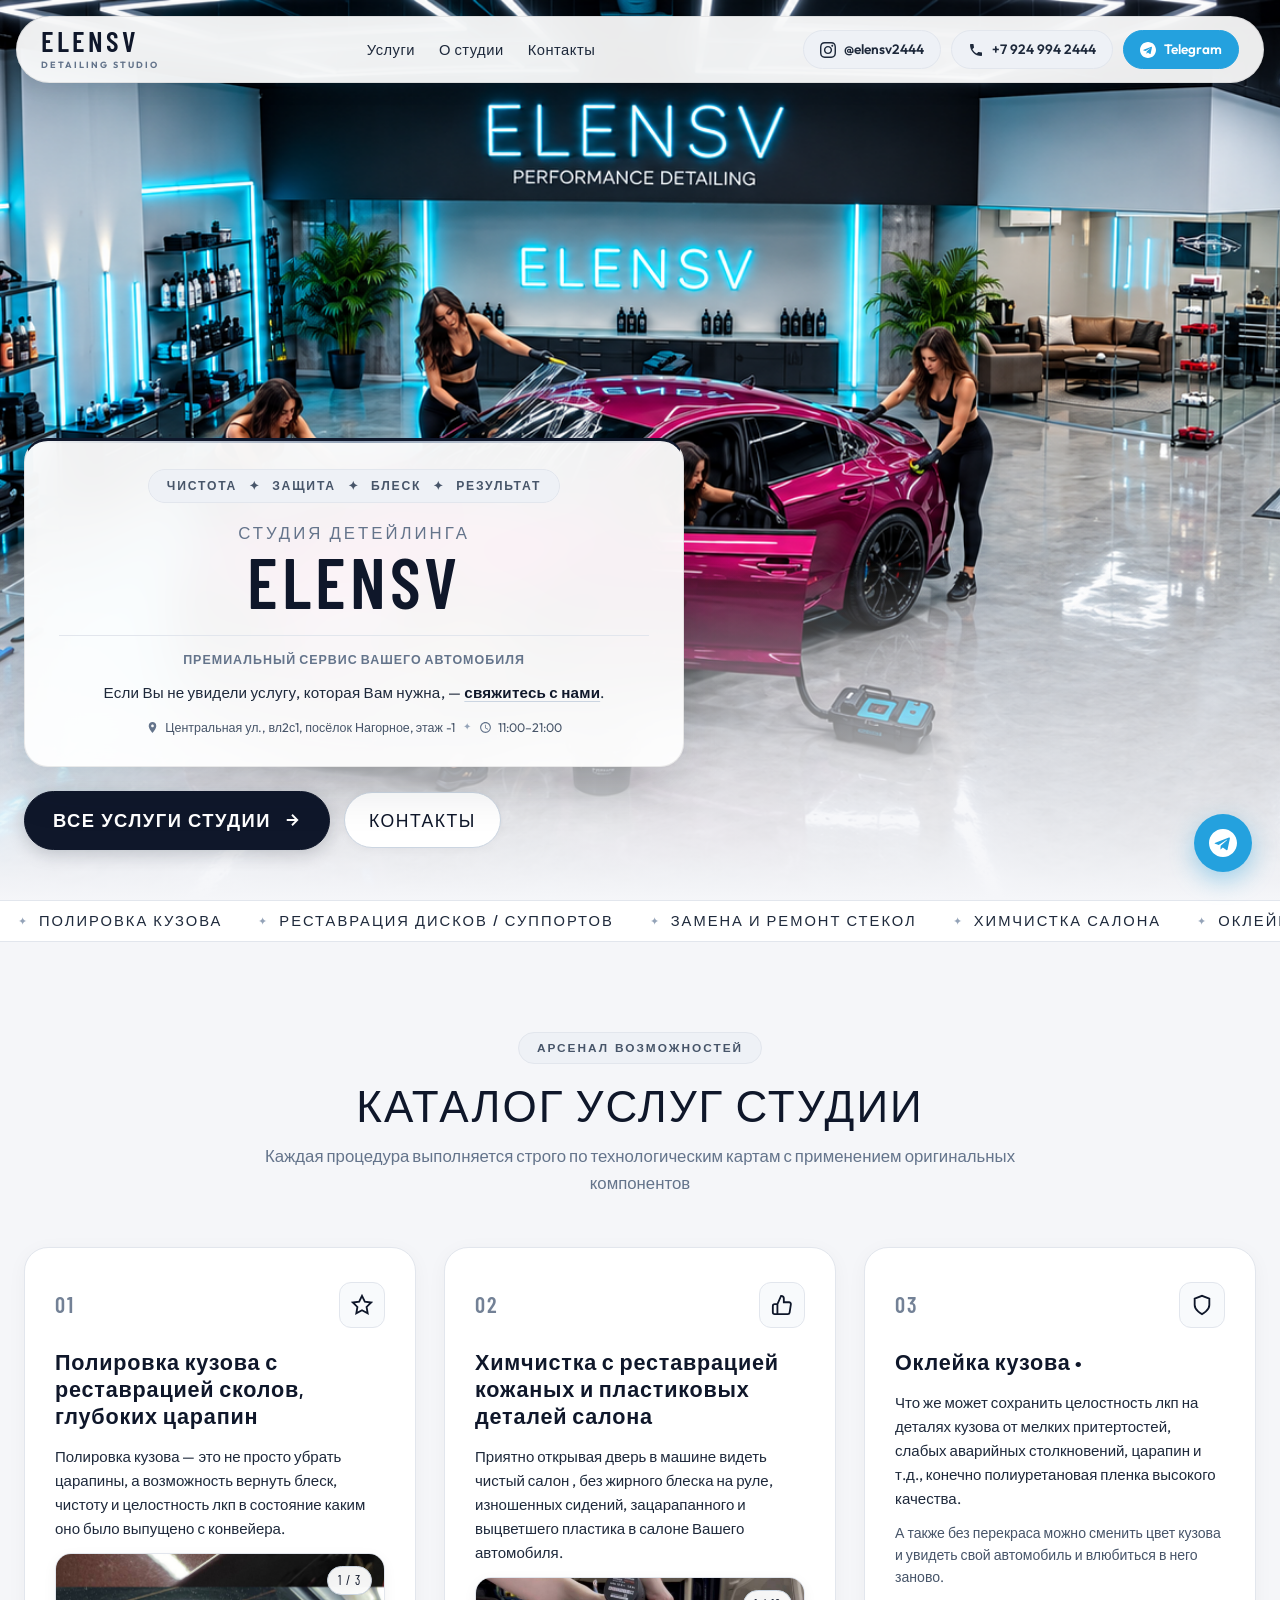
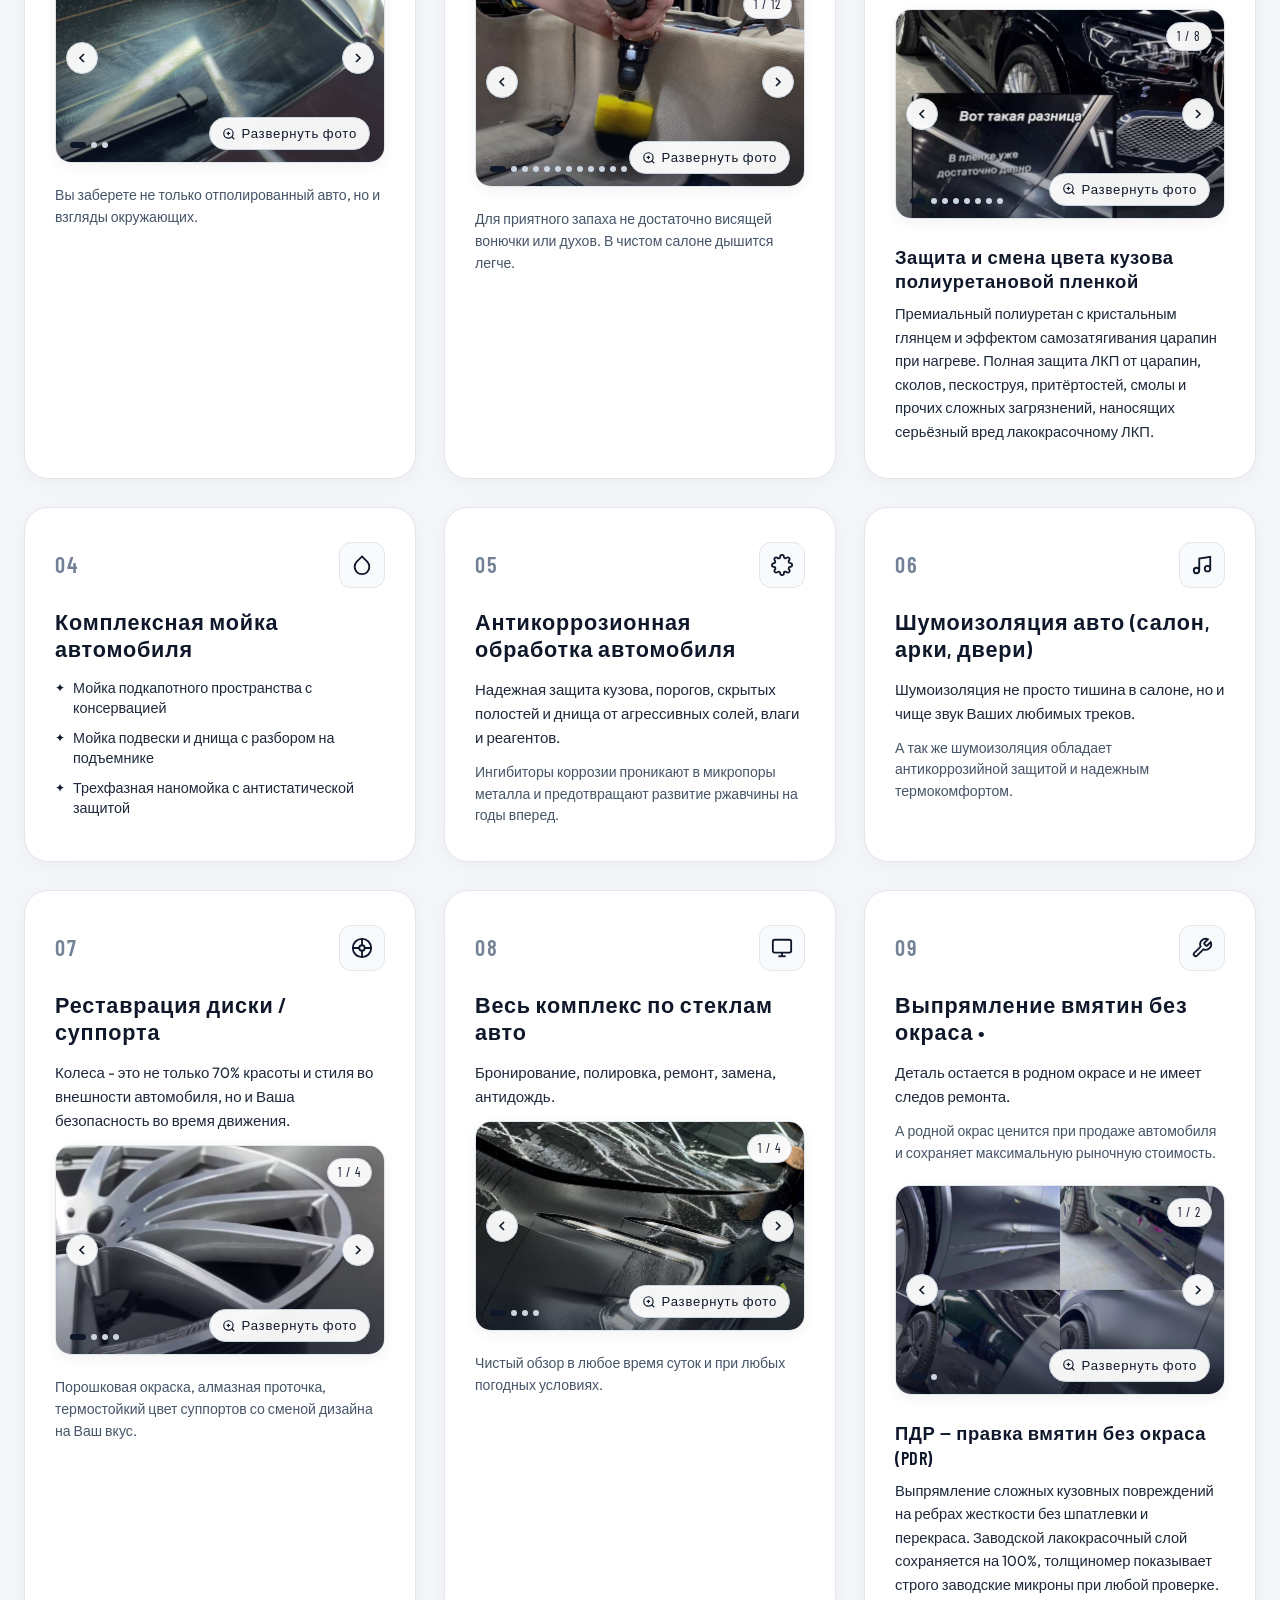
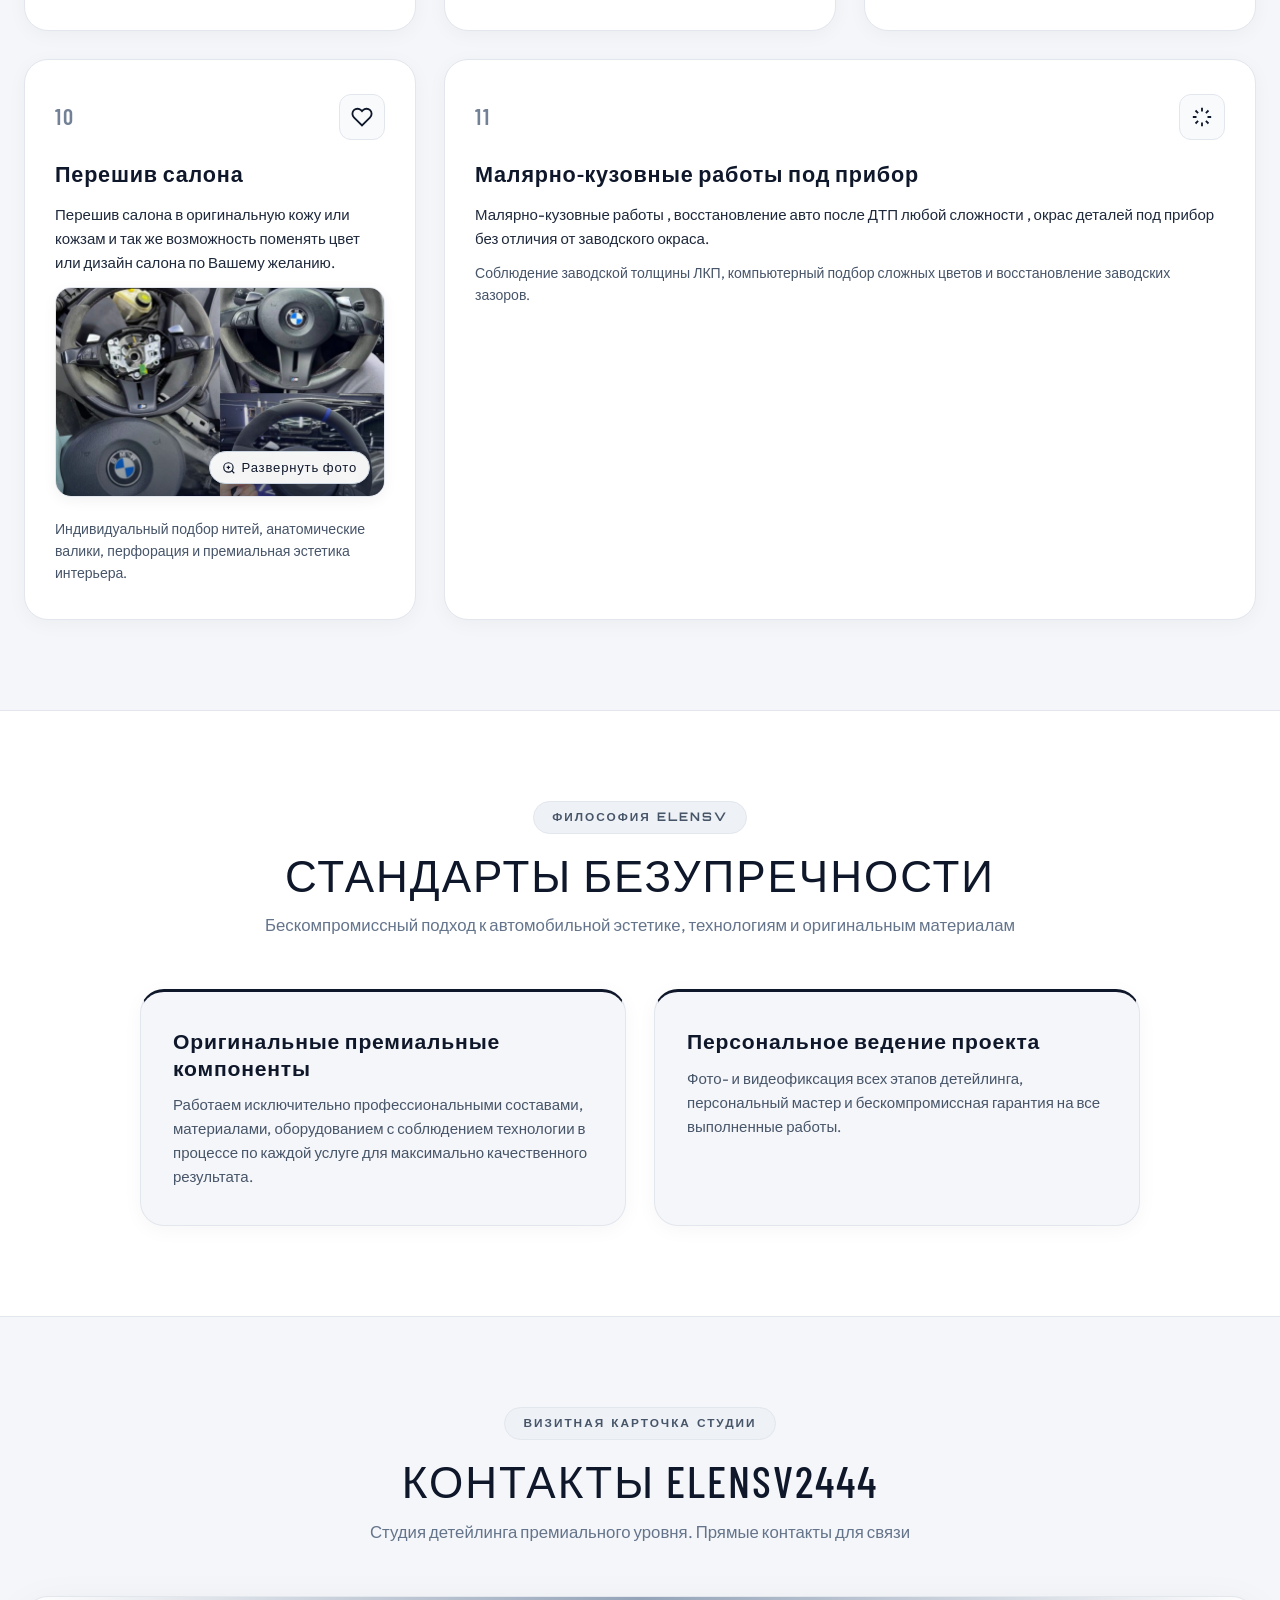
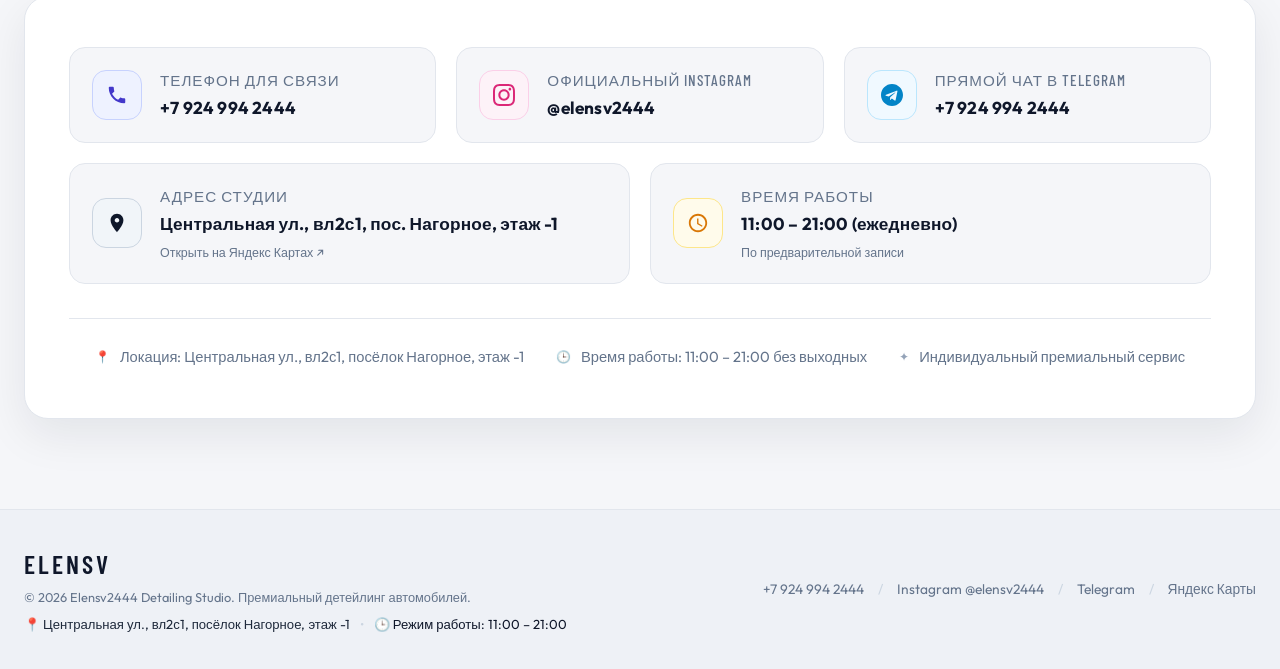
==== commit bf00744e: "Update index.html" ====
--- a/index.html
+++ b/index.html
@@ -11,7 +11,7 @@
   <link rel="preconnect" href="https://fonts.gstatic.com" crossorigin>
   <link href="https://fonts.googleapis.com/css2?family=Barlow+Condensed:wght@300;400;500;600;700&family=Orbitron:wght@600;700;800;900&family=Outfit:wght@300;400;500;600;700&display=swap" rel="stylesheet">
   
-  <link rel="stylesheet" href="style.css">
+  <link rel="stylesheet" href="style.css?v=2.4">
 </head>
 <body>
 
@@ -88,7 +88,7 @@
     <!-- CINEMATIC HERO SHOWROOM: header.png С КОНТРАСТНОЙ РАМКОЙ СТУДИИ -->
     <section class="hero-cinematic" id="hero">
       <div class="hero-visual-stage">
-        <img src="hrad.png" alt="Премиальный детейлинг Elensv2444" class="hero-stage-img">
+        <img src="zero.jpg" alt="Премиальный детейлинг ELENSV" class="hero-stage-img">
         <div class="stage-gradient-bottom"></div>
         <div class="hero-mobile-motto">
           <span class="mob-motto-word">ЧИСТОТА</span>
@@ -202,6 +202,34 @@
             <p class="card-lead">
               Полировка кузова — это не просто убрать царапины, а возможность вернуть блеск, чистоту и целостность лкп в состояние каким оно было выпущено с конвейера.
             </p>
+
+            <!-- Gallery Slider (zx2, zx3, zx5) -->
+            <div class="card-thumb-wrap card-thumb-slider" data-gallery-title="Полировка кузова с реставрацией сколов и царапин">
+              <div class="card-thumb-slides">
+                <img src="zx2.jpg" alt="Полировка кузова до и после" class="card-thumb-img active" loading="lazy">
+                <img src="zx3.jpg" alt="Полировка кузовных деталей в студии" class="card-thumb-img" loading="lazy">
+                <img src="zx5.jpg" alt="Процесс полировки и тест 50/50 на Range Rover" class="card-thumb-img" loading="lazy">
+              </div>
+
+              <button type="button" class="card-slider-btn prev" aria-label="Предыдущее фото">
+                <svg viewBox="0 0 24 24" width="16" height="16" fill="none" stroke="currentColor" stroke-width="2.5"><polyline points="15 18 9 12 15 6"/></svg>
+              </button>
+              <button type="button" class="card-slider-btn next" aria-label="Следующее фото">
+                <svg viewBox="0 0 24 24" width="16" height="16" fill="none" stroke="currentColor" stroke-width="2.5"><polyline points="9 18 15 12 9 6"/></svg>
+              </button>
+
+              <div class="card-slider-badge">1 / 3</div>
+
+              <div class="card-thumb-overlay">
+                <span class="card-thumb-pill">
+                  <svg viewBox="0 0 24 24" width="14" height="14" fill="none" stroke="currentColor" stroke-width="2"><circle cx="11" cy="11" r="8"/><path d="M21 21l-4.35-4.35M11 8v6M8 11h6"/></svg>
+                  <span>Развернуть фото</span>
+                </span>
+              </div>
+
+              <div class="card-slider-dots"></div>
+            </div>
+
             <p class="card-sub">
               Вы заберете не только отполированный авто, но и взгляды окружающих.
             </p>
@@ -393,6 +421,7 @@
                 <img src="ph10.jpg" alt="Покраска диска AMG" class="card-thumb-img active" loading="lazy">
                 <img src="ph11.jpg" alt="Реставрация дисков Mercedes до и после" class="card-thumb-img" loading="lazy">
                 <img src="ph12.jpg" alt="Покраска суппортов BMW M-Power" class="card-thumb-img" loading="lazy">
+                <img src="zx4.jpg" alt="Реставрация суппортов AMG и дисков Mercedes" class="card-thumb-img" loading="lazy">
               </div>
 
               <button type="button" class="card-slider-btn prev" aria-label="Предыдущее фото">
@@ -402,7 +431,7 @@
                 <svg viewBox="0 0 24 24" width="16" height="16" fill="none" stroke="currentColor" stroke-width="2.5"><polyline points="9 18 15 12 9 6"/></svg>
               </button>
 
-              <div class="card-slider-badge">1 / 3</div>
+              <div class="card-slider-badge">1 / 4</div>
 
               <div class="card-thumb-overlay">
                 <span class="card-thumb-pill">
@@ -488,6 +517,7 @@
             <div class="card-thumb-wrap card-thumb-slider" data-gallery-title="Выпрямление вмятин без окраса (PDR)">
               <div class="card-thumb-slides">
                 <img src="photo2.jpg" alt="Выпрямление вмятин без окраса PDR" class="card-thumb-img active" loading="lazy">
+                <img src="zx1.jpg" alt="Правка вмятины на ребре крыла PDR до и после" class="card-thumb-img" loading="lazy">
               </div>
 
               <button type="button" class="card-slider-btn prev" aria-label="Предыдущее фото">
@@ -497,7 +527,7 @@
                 <svg viewBox="0 0 24 24" width="16" height="16" fill="none" stroke="currentColor" stroke-width="2.5"><polyline points="9 18 15 12 9 6"/></svg>
               </button>
 
-              <div class="card-slider-badge">1 / 1</div>
+              <div class="card-slider-badge">1 / 2</div>
 
               <div class="card-thumb-overlay">
                 <span class="card-thumb-pill">
@@ -530,6 +560,32 @@
             <p class="card-lead">
               Перешив салона в оригинальную кожу или кожзам и так же возможность поменять цвет или дизайн салона по Вашему желанию.
             </p>
+
+            <!-- Gallery Slider (photo1) -->
+            <div class="card-thumb-wrap card-thumb-slider" data-gallery-title="Перешив салона и руля • Оригинальная кожа и алькантара">
+              <div class="card-thumb-slides">
+                <img src="photo1.jpg" alt="Перешив руля BMW в кожу и алькантару" class="card-thumb-img active" loading="lazy">
+              </div>
+
+              <button type="button" class="card-slider-btn prev" aria-label="Предыдущее фото">
+                <svg viewBox="0 0 24 24" width="16" height="16" fill="none" stroke="currentColor" stroke-width="2.5"><polyline points="15 18 9 12 15 6"/></svg>
+              </button>
+              <button type="button" class="card-slider-btn next" aria-label="Следующее фото">
+                <svg viewBox="0 0 24 24" width="16" height="16" fill="none" stroke="currentColor" stroke-width="2.5"><polyline points="9 18 15 12 9 6"/></svg>
+              </button>
+
+              <div class="card-slider-badge">1 / 1</div>
+
+              <div class="card-thumb-overlay">
+                <span class="card-thumb-pill">
+                  <svg viewBox="0 0 24 24" width="14" height="14" fill="none" stroke="currentColor" stroke-width="2"><circle cx="11" cy="11" r="8"/><path d="M21 21l-4.35-4.35M11 8v6M8 11h6"/></svg>
+                  <span>Развернуть фото</span>
+                </span>
+              </div>
+
+              <div class="card-slider-dots"></div>
+            </div>
+
             <p class="card-sub">
               Индивидуальный подбор нитей, анатомические валики, перфорация и премиальная эстетика интерьера.
             </p>
@@ -730,6 +786,6 @@
     </div>
   </div>
 
-  <script src="script.js"></script>
+  <script src="script.js?v=2.4"></script>
 </body>
 </html>
--- a/style.css
+++ b/style.css
@@ -1,54 +1,52 @@
 /* ==========================================================================
-   ELENSV DETAILING STUDIO — LUXURY DIGITAL BUSINESS CARD (САЙТ-ВИЗИТКА)
-   Awwwards-Tier automotive showroom aesthetic with condensed narrow typography
-   Studios: @elensv2444 • +7 924 994 2444 • Telegram: t.me/+79249942444
+   ELENSV DETAILING STUDIO — OFFICIAL CORPORATE LUXURY STYLE
+   Refined light-gray & platinum aesthetic with sharp typography
+   Studio: @elensv2444 • +7 924 994 2444 • Telegram: t.me/+79249942444
    ========================================================================== */
 
 :root {
-  /* Ultra-Luxury Obsidian Automotive Palette */
-  --bg-deep: #040609;
-  --bg-surface: #070b12;
-  --bg-card: #0b111a;
-  --bg-card-hover: #101926;
-  --bg-glass: rgba(11, 17, 26, 0.85);
-  --bg-glass-nav: rgba(6, 9, 15, 0.88);
-
-  /* Cyber & Telegram Accents */
-  --cyan-neon: #00f0ff;
-  --cyan-bright: #3bf5ff;
-  --cyan-soft: rgba(0, 240, 255, 0.12);
-  --cyan-dim: rgba(0, 240, 255, 0.28);
-  --cyan-glow-sm: 0 0 12px rgba(0, 240, 255, 0.45);
-  --cyan-glow-lg: 0 0 25px rgba(0, 240, 255, 0.55), 0 0 60px rgba(0, 240, 255, 0.2);
-
+  /* Official Light Gray Palette */
+  --bg-deep: #f5f6f9;
+  --bg-surface: #ffffff;
+  --bg-card: #ffffff;
+  --bg-card-hover: #f8fafc;
+  --bg-glass: rgba(255, 255, 255, 0.94);
+  --bg-glass-nav: rgba(255, 255, 255, 0.92);
+  --bg-subtle: #eef1f6;
+  --bg-muted: #eaedf2;
+
+  /* Official Telegram & Brand Accents */
   --tg-blue: #24a1de;
-  --tg-blue-glow: 0 0 20px rgba(36, 161, 222, 0.5);
   --ig-pink: #e1306c;
-
-  /* High-Contrast Typography Colors */
-  --text-pure: #ffffff;
-  --text-bright: #eaf1fb;
-  --text-muted: #8b9eb5;
-  --text-dark: #506173;
-
-  /* Borders */
-  --border-glass: rgba(255, 255, 255, 0.08);
-  --border-cyan: rgba(0, 240, 255, 0.32);
-  --border-cyan-glow: 0 0 15px rgba(0, 240, 255, 0.25);
-
-  /* Fonts: Narrow & Thin for Big Titles */
+  --accent-graphite: #0f172a;
+  --accent-steel: #334155;
+
+  /* High-Contrast Corporate Typography */
+  --text-pure: #0f172a;
+  --text-bright: #1e293b;
+  --text-muted: #475569;
+  --text-dark: #64748b;
+  --text-dim: #94a3b8;
+
+  /* Crisp Borders */
+  --border-subtle: #e2e6ed;
+  --border-focus: #cbd5e1;
+  --border-dark: #0f172a;
+
+  /* Typography Fonts */
   --font-main: 'Outfit', -apple-system, BlinkMacSystemFont, 'Segoe UI', Roboto, sans-serif;
   --font-condensed: 'Barlow Condensed', sans-serif;
   --font-cyber: 'Orbitron', sans-serif;
 
-  /* Radii & Shadows */
+  /* Radii & Crisp Shadows */
   --radius-xs: 6px;
   --radius-sm: 10px;
   --radius-md: 16px;
   --radius-lg: 24px;
   --radius-pill: 9999px;
-  --shadow-card: 0 12px 35px rgba(0, 0, 0, 0.6);
-  --shadow-elevated: 0 20px 50px rgba(0, 0, 0, 0.8), 0 0 30px rgba(0, 240, 255, 0.12);
+  --shadow-card: 0 4px 20px rgba(15, 23, 42, 0.04);
+  --shadow-elevated: 0 16px 45px rgba(15, 23, 42, 0.08);
+  --shadow-hover: 0 12px 32px rgba(15, 23, 42, 0.09);
 }
 
 /* Base Reset & Box Sizing */
@@ -70,6 +68,7 @@
 
 body {
   background-color: var(--bg-deep);
+  color: var(--text-bright);
   line-height: 1.6;
   overflow-x: hidden;
   width: 100%;
@@ -78,38 +77,9 @@
   -moz-osx-font-smoothing: grayscale;
 }
 
-/* Ambient Cyber Mesh Backdrops */
+/* Disable ambient neon meshes */
 .mesh-glow {
-  position: absolute;
-  border-radius: 50%;
-  pointer-events: none;
-  z-index: 0;
-  filter: blur(140px);
-  opacity: 0.65;
-}
-
-.mesh-1 {
-  width: 650px;
-  height: 650px;
-  top: 50px;
-  right: -150px;
-  background: radial-gradient(circle, rgba(0, 240, 255, 0.18) 0%, transparent 70%);
-}
-
-.mesh-2 {
-  width: 750px;
-  height: 750px;
-  top: 1500px;
-  left: -250px;
-  background: radial-gradient(circle, rgba(0, 180, 255, 0.12) 0%, transparent 70%);
-}
-
-.mesh-3 {
-  width: 700px;
-  height: 700px;
-  bottom: 200px;
-  right: -200px;
-  background: radial-gradient(circle, rgba(0, 240, 255, 0.12) 0%, transparent 70%);
+  display: none !important;
 }
 
 .site-container {
@@ -122,8 +92,9 @@
 }
 
 .neon-text {
-  color: var(--cyan-neon);
-  text-shadow: var(--cyan-glow-sm);
+  color: var(--text-pure);
+  text-shadow: none;
+  font-weight: 500;
 }
 
 /* Common Section Layout */
@@ -143,34 +114,34 @@
   display: inline-flex;
   align-items: center;
   gap: 8px;
-  background: rgba(0, 240, 255, 0.08);
-  border: 1px solid var(--border-cyan);
-  color: var(--cyan-neon);
+  background: var(--bg-subtle);
+  border: 1px solid var(--border-subtle);
+  color: var(--text-muted);
   font-family: var(--font-cyber);
   font-size: 0.74rem;
   font-weight: 700;
-  letter-spacing: 2.5px;
+  letter-spacing: 2px;
   text-transform: uppercase;
   padding: 6px 18px;
   border-radius: var(--radius-pill);
   margin-bottom: 16px;
-  box-shadow: 0 0 15px rgba(0, 240, 255, 0.15);
-}
-
-/* Narrower & Thinner Headings */
+  box-shadow: none;
+}
+
+/* Corporate Narrow Titles */
 .header-title {
   font-family: var(--font-condensed);
-  font-size: clamp(2.4rem, 5.5vw, 3.8rem);
-  font-weight: 400; /* Более тонкий и узкий шрифт */
-  letter-spacing: 3px;
-  line-height: 1.1;
-  color: #fff;
+  font-size: clamp(1.85rem, 4.2vw, 2.75rem);
+  font-weight: 500;
+  letter-spacing: 2px;
+  line-height: 1.15;
+  color: var(--text-pure);
   text-transform: uppercase;
-  margin-bottom: 14px;
+  margin-bottom: 12px;
 }
 
 .header-desc {
-  color: var(--text-muted);
+  color: var(--text-dark);
   font-size: 1.05rem;
   line-height: 1.6;
 }
@@ -199,8 +170,8 @@
   background: var(--bg-glass-nav);
   backdrop-filter: blur(20px);
   -webkit-backdrop-filter: blur(20px);
-  border: 1px solid rgba(0, 240, 255, 0.22);
-  box-shadow: 0 10px 40px rgba(0, 0, 0, 0.8), 0 0 20px rgba(0, 240, 255, 0.1);
+  border: 1px solid rgba(0, 0, 0, 0.08);
+  box-shadow: 0 4px 24px rgba(15, 23, 42, 0.06);
   border-radius: var(--radius-pill);
   padding: 10px 24px;
   display: flex;
@@ -219,18 +190,17 @@
 .logo-txt {
   font-family: var(--font-condensed);
   font-size: 1.8rem;
-  font-weight: 500;
+  font-weight: 600;
   letter-spacing: 3px;
-  color: #ffffff;
+  color: var(--text-pure);
   line-height: 1;
-  text-shadow: 0 0 12px rgba(0, 240, 255, 0.6);
 }
 
 .logo-tag {
   font-size: 0.56rem;
   font-weight: 700;
   letter-spacing: 2px;
-  color: var(--cyan-neon);
+  color: var(--text-dark);
   margin-top: 2px;
 }
 
@@ -262,13 +232,12 @@
   left: 0;
   width: 0;
   height: 2px;
-  background: var(--cyan-neon);
-  box-shadow: var(--cyan-glow-sm);
+  background: var(--accent-graphite);
   transition: width 0.25s ease;
 }
 
 .nav-item:hover {
-  color: var(--cyan-neon);
+  color: var(--text-pure);
 }
 
 .nav-item:hover::after {
@@ -291,28 +260,28 @@
   font-weight: 600;
   padding: 8px 16px;
   border-radius: var(--radius-pill);
-  background: rgba(255, 255, 255, 0.05);
-  border: 1px solid rgba(255, 255, 255, 0.1);
+  background: var(--bg-subtle);
+  border: 1px solid var(--border-subtle);
   transition: all 0.25s ease;
 }
 
 .action-btn:hover {
-  border-color: var(--cyan-neon);
+  border-color: var(--border-focus);
+  color: var(--text-pure);
+  background: #ffffff;
+  box-shadow: 0 4px 14px rgba(15, 23, 42, 0.06);
+}
+
+.action-btn.tg-btn {
+  background: var(--tg-blue);
+  border-color: var(--tg-blue);
   color: #fff;
-  background: rgba(0, 240, 255, 0.12);
-  box-shadow: 0 0 12px rgba(0, 240, 255, 0.25);
-}
-
-.action-btn.tg-btn {
-  background: rgba(36, 161, 222, 0.12);
-  border-color: rgba(36, 161, 222, 0.35);
-  color: #fff;
 }
 
 .action-btn.tg-btn:hover {
-  background: rgba(36, 161, 222, 0.25);
-  border-color: var(--tg-blue);
-  box-shadow: var(--tg-blue-glow);
+  background: #1c8cc3;
+  border-color: #1c8cc3;
+  box-shadow: 0 4px 16px rgba(36, 161, 222, 0.35);
 }
 
 .hamburger-toggle {
@@ -323,8 +292,8 @@
   gap: 5px;
   width: 40px;
   height: 40px;
-  background: rgba(255, 255, 255, 0.06);
-  border: 1px solid rgba(0, 240, 255, 0.3);
+  background: var(--bg-subtle);
+  border: 1px solid var(--border-subtle);
   border-radius: var(--radius-sm);
   padding: 8px;
   cursor: pointer;
@@ -333,15 +302,15 @@
 }
 
 .hamburger-toggle:hover {
-  background: rgba(0, 240, 255, 0.15);
-  border-color: var(--cyan-neon);
+  background: #ffffff;
+  border-color: var(--border-focus);
 }
 
 .hamburger-toggle span {
   display: block;
   height: 2px;
   width: 100%;
-  background: #fff;
+  background: var(--text-pure);
   border-radius: 2px;
   transition: all 0.25s ease;
 }
@@ -360,8 +329,8 @@
 }
 
 /* ==========================================================================
-   CINEMATIC HERO SHOWROOM
-   ========================================================================= */
+   OFFICIAL HERO SHOWROOM (HRAD.PNG)
+   ========================================================================== */
 .hero-cinematic {
   position: relative;
   min-height: 100vh;
@@ -369,8 +338,9 @@
   flex-direction: column;
   justify-content: flex-end;
   padding-top: 110px;
-  padding-bottom: 60px;
+  padding-bottom: 50px;
   overflow: hidden;
+  background: var(--bg-deep);
 }
 
 .hero-visual-stage {
@@ -386,29 +356,27 @@
   width: 100%;
   height: 100%;
   object-fit: cover;
-  object-position: center 38%;
+  object-position: center 36%;
   display: block;
 }
 
-/* Bottom fade blending to obsidian */
+/* Seamless blend into the light-gray background */
 .stage-gradient-bottom {
   position: absolute;
   bottom: 0;
   left: 0;
   width: 100%;
-  height: 28%;
-  background: linear-gradient(to bottom, transparent 0%, rgba(4, 6, 9, 0.7) 65%, #040609 100%);
+  height: 38%;
+  background: linear-gradient(to bottom, transparent 0%, rgba(245, 246, 249, 0.65) 55%, var(--bg-deep) 100%);
   pointer-events: none;
 }
 
 .stage-radial-overlay {
-  position: absolute;
-  top: 0;
-  left: 0;
-  width: 100%;
-  height: 100%;
-  background: radial-gradient(ellipse at 50% 50%, transparent 65%, rgba(4, 6, 9, 0.35) 100%);
-  pointer-events: none;
+  display: none !important;
+}
+
+.hero-mobile-motto {
+  display: none;
 }
 
 .hero-floating-hud {
@@ -423,19 +391,17 @@
   padding: 0 24px;
 }
 
-/* ==========================================================================
-   HIGH-CONTRAST FRAMED BOX FOR SLOGAN & TITLE (РАМКА ДЛЯ ВИДИМОСТИ)
-   ========================================================================== */
+/* Executive Brand Plaque */
 .hero-brand-frame {
   max-width: 660px;
-  background: rgba(4, 7, 13, 0.88);
-  backdrop-filter: blur(20px);
-  -webkit-backdrop-filter: blur(20px);
-  border: 1px solid rgba(0, 240, 255, 0.45);
-  border-top: 2px solid var(--cyan-neon);
+  background: rgba(255, 255, 255, 0.94);
+  backdrop-filter: blur(24px);
+  -webkit-backdrop-filter: blur(24px);
+  border: 1px solid rgba(0, 0, 0, 0.08);
+  border-top: 3px solid var(--accent-graphite);
   border-radius: var(--radius-lg);
-  padding: 26px 32px;
-  box-shadow: 0 16px 45px rgba(0, 0, 0, 0.9), inset 0 0 25px rgba(0, 240, 255, 0.08), 0 0 25px rgba(0, 240, 255, 0.15);
+  padding: 28px 34px;
+  box-shadow: 0 20px 50px rgba(15, 23, 42, 0.12);
   margin-bottom: 24px;
   position: relative;
   overflow: hidden;
@@ -451,8 +417,7 @@
   left: 0;
   width: 100%;
   height: 2px;
-  background: linear-gradient(90deg, transparent 0%, var(--cyan-neon) 50%, transparent 100%);
-  box-shadow: 0 0 12px var(--cyan-neon);
+  background: linear-gradient(90deg, transparent, #94a3b8, transparent);
 }
 
 .frame-motto-pill {
@@ -460,8 +425,8 @@
   align-items: center;
   justify-content: center;
   gap: 10px;
-  background: rgba(0, 240, 255, 0.1);
-  border: 1px solid var(--border-cyan);
+  background: var(--bg-subtle);
+  border: 1px solid var(--border-subtle);
   border-radius: var(--radius-pill);
   padding: 6px 18px;
   margin: 0 auto 16px;
@@ -473,8 +438,7 @@
   font-size: 0.76rem;
   font-weight: 700;
   letter-spacing: 1.8px;
-  color: #ffffff;
-  text-shadow: 0 0 10px rgba(0, 240, 255, 0.5);
+  color: var(--text-muted);
   white-space: nowrap;
   text-align: center;
 }
@@ -490,32 +454,24 @@
 
 .frame-sub {
   font-family: var(--font-condensed);
-  font-size: 1.25rem;
-  font-weight: 400;
-  letter-spacing: 4px;
-  color: var(--cyan-neon);
+  font-size: 1.05rem;
+  font-weight: 500;
+  letter-spacing: 3px;
+  color: var(--text-dark);
   text-transform: uppercase;
   margin-bottom: 2px;
-  text-shadow: var(--cyan-glow-sm);
   text-align: center;
 }
 
-/* Narrow & Thin Main Brand Title */
 .frame-main {
   font-family: var(--font-condensed);
-  font-size: clamp(3.4rem, 7.5vw, 5.8rem);
-  font-weight: 400; /* Более тонкий и узкий шрифт */
-  letter-spacing: 5px;
+  font-size: clamp(2.7rem, 5.8vw, 4.4rem);
+  font-weight: 600;
+  letter-spacing: 4px;
   line-height: 0.95;
-  color: #ffffff;
-  text-shadow: 0 4px 25px rgba(0, 0, 0, 0.9), 0 0 35px rgba(0, 240, 255, 0.25);
+  color: var(--text-pure);
   text-align: center;
   width: 100%;
-}
-
-.cyan-point {
-  color: var(--cyan-neon);
-  text-shadow: var(--cyan-glow-lg);
 }
 
 .frame-meta-line {
@@ -525,8 +481,8 @@
   justify-content: center;
   text-align: center;
   gap: 6px;
-  border-top: 1px solid rgba(255, 255, 255, 0.08);
-  padding-top: 12px;
+  border-top: 1px solid var(--border-subtle);
+  padding-top: 14px;
   margin-top: 8px;
   width: 100%;
 }
@@ -553,34 +509,26 @@
 }
 
 a.meta-geo-item:hover {
-  color: #fff;
-  text-shadow: 0 0 8px var(--cyan-neon);
+  color: var(--text-pure);
 }
 
 .meta-geo-item svg,
 .meta-schedule-item svg {
-  color: var(--cyan-neon);
+  color: var(--text-dark);
   flex-shrink: 0;
 }
 
-.meta-tag {
-  font-family: var(--font-cyber);
-  font-size: 0.72rem;
-  font-weight: 700;
-  letter-spacing: 1.5px;
-  color: var(--cyan-neon);
-}
-
 .meta-dot {
-  color: rgba(255, 255, 255, 0.3);
+  color: var(--text-dim);
   font-size: 0.65rem;
 }
 
 .meta-desc {
   font-size: 0.78rem;
-  font-weight: 500;
+  font-weight: 600;
   letter-spacing: 1px;
-  color: var(--text-muted);
+  color: var(--text-dark);
+  text-transform: uppercase;
   text-align: center;
 }
 
@@ -588,7 +536,7 @@
   font-family: var(--font-main);
   font-size: 0.95rem;
   font-weight: 400;
-  color: #e2e8f0;
+  color: var(--text-bright);
   text-align: center;
   margin: 6px 0;
   line-height: 1.45;
@@ -596,18 +544,17 @@
 }
 
 .meta-callout-link {
-  color: var(--cyan-neon);
+  color: var(--text-pure);
   text-decoration: underline;
-  text-decoration-color: rgba(0, 240, 255, 0.45);
+  text-decoration-color: var(--border-focus);
   text-underline-offset: 3px;
-  font-weight: 500;
+  font-weight: 600;
   transition: all 0.22s ease;
 }
 
 .meta-callout-link:hover {
-  color: #ffffff;
-  text-decoration-color: var(--cyan-neon);
-  text-shadow: 0 0 10px rgba(0, 240, 255, 0.8);
+  color: var(--accent-graphite);
+  text-decoration-color: var(--text-pure);
 }
 
 .hud-actions-row {
@@ -622,9 +569,9 @@
   display: inline-flex;
   align-items: center;
   gap: 12px;
-  background: linear-gradient(135deg, #00f0ff 0%, #0099ff 100%);
-  color: #03060a;
-  border: none;
+  background: var(--accent-graphite);
+  color: #ffffff;
+  border: 1px solid var(--accent-graphite);
   font-family: var(--font-condensed);
   font-size: 1.15rem;
   font-weight: 600;
@@ -633,21 +580,23 @@
   padding: 14px 28px;
   border-radius: var(--radius-pill);
   cursor: pointer;
-  box-shadow: var(--cyan-glow-sm);
-  transition: all 0.28s ease;
+  box-shadow: 0 4px 18px rgba(15, 23, 42, 0.2);
+  transition: all 0.25s ease;
   text-decoration: none;
 }
 
 .btn-hero-primary:hover {
-  transform: translateY(-3px) scale(1.02);
-  box-shadow: var(--cyan-glow-lg);
-  color: #000;
+  transform: translateY(-3px);
+  background: #1e293b;
+  border-color: #1e293b;
+  color: #ffffff;
+  box-shadow: 0 10px 28px rgba(15, 23, 42, 0.25);
 }
 
 .btn-hero-glass {
   display: inline-flex;
   align-items: center;
-  color: var(--text-bright);
+  color: var(--text-pure);
   font-family: var(--font-condensed);
   font-size: 1.1rem;
   font-weight: 500;
@@ -656,31 +605,31 @@
   padding: 13px 24px;
   border-radius: var(--radius-pill);
   text-decoration: none;
-  background: rgba(255, 255, 255, 0.05);
-  border: 1px solid rgba(255, 255, 255, 0.15);
-  backdrop-filter: blur(12px);
+  background: #ffffff;
+  border: 1px solid var(--border-focus);
+  box-shadow: 0 2px 10px rgba(15, 23, 42, 0.04);
   transition: all 0.25s ease;
 }
 
 .btn-hero-glass:hover {
-  border-color: var(--cyan-neon);
-  color: #fff;
-  background: rgba(0, 240, 255, 0.1);
+  border-color: #94a3b8;
+  color: var(--text-pure);
+  background: var(--bg-card-hover);
 }
 
 /* ==========================================================================
-   INFINITE CYBER MARQUEE TICKER
+   OFFICIAL MARQUEE TICKER
    ========================================================================== */
 .cyber-ticker-wrap {
   width: 100%;
   overflow: hidden;
-  background: #06090f;
-  border-top: 1px solid rgba(0, 240, 255, 0.2);
-  border-bottom: 1px solid rgba(0, 240, 255, 0.2);
+  background: #ffffff;
+  border-top: 1px solid var(--border-subtle);
+  border-bottom: 1px solid var(--border-subtle);
   padding: 8px 0;
   position: relative;
   z-index: 5;
-  box-shadow: inset 0 0 15px rgba(0, 240, 255, 0.05);
+  box-shadow: none;
 }
 
 .ticker-track {
@@ -707,330 +656,18 @@
   font-size: 0.92rem;
   font-weight: 500;
   letter-spacing: 2px;
-  color: rgba(255, 255, 255, 0.92);
+  color: var(--text-bright);
   padding: 0 18px;
   text-transform: uppercase;
 }
 
 .ticker-star {
-  color: var(--cyan-neon);
+  color: var(--text-dim);
   font-size: 0.68rem;
-  text-shadow: 0 0 8px var(--cyan-neon);
 }
 
 /* ==========================================================================
-   PORTFOLIO STAGE
-   ========================================================================== */
-.portfolio-block {
-  background: linear-gradient(180deg, #040609 0%, #080c14 100%);
-}
-
-.stage-tabs-scroll-wrap {
-  width: 100%;
-  margin-bottom: 34px;
-}
-
-.stage-tabs {
-  display: flex;
-  align-items: center;
-  justify-content: center;
-  flex-wrap: wrap;
-  gap: 10px;
-}
-
-.stage-tab {
-  display: inline-flex;
-  align-items: center;
-  gap: 8px;
-  background: rgba(11, 17, 26, 0.7);
-  border: 1px solid rgba(255, 255, 255, 0.08);
-  border-radius: var(--radius-pill);
-  padding: 10px 20px;
-  color: var(--text-muted);
-  font-family: var(--font-condensed);
-  font-size: 1.05rem;
-  font-weight: 500;
-  letter-spacing: 1px;
-  cursor: pointer;
-  transition: all 0.25s ease;
-  backdrop-filter: blur(10px);
-  white-space: nowrap;
-}
-
-.tab-index {
-  color: var(--cyan-neon);
-  font-size: 0.82rem;
-  opacity: 0.8;
-}
-
-.stage-tab:hover {
-  color: #fff;
-  border-color: rgba(0, 240, 255, 0.4);
-  background: rgba(0, 240, 255, 0.08);
-}
-
-.stage-tab.active {
-  background: rgba(0, 240, 255, 0.15);
-  border-color: var(--cyan-neon);
-  color: #fff;
-  box-shadow: 0 0 20px rgba(0, 240, 255, 0.25);
-}
-
-.stage-tab.active .tab-index {
-  opacity: 1;
-  text-shadow: 0 0 8px var(--cyan-neon);
-}
-
-/* Slider Box Frame */
-.stage-slider-shell {
-  position: relative;
-  background: #080c14;
-  border: 1px solid rgba(0, 240, 255, 0.22);
-  border-radius: var(--radius-lg);
-  box-shadow: var(--shadow-elevated);
-  overflow: hidden;
-}
-
-.slider-viewport {
-  width: 100%;
-  overflow: hidden;
-}
-
-.slider-rail {
-  display: flex;
-  transition: transform 0.55s cubic-bezier(0.16, 1, 0.3, 1);
-  will-change: transform;
-}
-
-.slider-slide {
-  flex: 0 0 100%;
-  width: 100%;
-  max-width: 100%;
-  min-width: 100%;
-  box-sizing: border-box;
-}
-
-/* Slide 2-Column Split: Image on Left, Luxury Panel on Right */
-.slide-card-layout {
-  display: flex;
-  flex-direction: row;
-  height: 540px;
-  width: 100%;
-}
-
-/* Left Image Box */
-.slide-visual {
-  flex: 1 1 54%;
-  position: relative;
-  overflow: hidden;
-  cursor: zoom-in;
-  background: #05070a;
-}
-
-.slide-visual img {
-  width: 100%;
-  height: 100%;
-  object-fit: cover;
-  object-position: center center;
-  display: block;
-  transition: transform 0.6s cubic-bezier(0.16, 1, 0.3, 1);
-}
-
-.slide-visual:hover img {
-  transform: scale(1.04);
-}
-
-.visual-hover-pill {
-  position: absolute;
-  bottom: 20px;
-  right: 20px;
-  display: inline-flex;
-  align-items: center;
-  gap: 8px;
-  background: rgba(4, 6, 9, 0.85);
-  backdrop-filter: blur(12px);
-  border: 1px solid var(--border-cyan);
-  color: var(--cyan-neon);
-  font-family: var(--font-condensed);
-  font-size: 0.92rem;
-  font-weight: 500;
-  letter-spacing: 1px;
-  padding: 7px 16px;
-  border-radius: var(--radius-pill);
-  box-shadow: 0 4px 15px rgba(0, 0, 0, 0.6);
-  opacity: 0.85;
-  transition: all 0.25s ease;
-}
-
-.slide-visual:hover .visual-hover-pill {
-  opacity: 1;
-  box-shadow: 0 0 15px rgba(0, 240, 255, 0.4);
-  transform: translateY(-2px);
-}
-
-/* Right Content Info Panel */
-.slide-info-panel {
-  flex: 1 1 46%;
-  padding: 40px 44px;
-  display: flex;
-  flex-direction: column;
-  justify-content: space-between;
-  background: linear-gradient(135deg, #090e17 0%, #06090f 100%);
-  border-left: 1px solid rgba(255, 255, 255, 0.08);
-}
-
-.panel-meta-row {
-  display: flex;
-  align-items: center;
-  justify-content: space-between;
-  margin-bottom: 12px;
-}
-
-.panel-idx {
-  font-family: var(--font-condensed);
-  font-size: 0.95rem;
-  font-weight: 600;
-  letter-spacing: 2px;
-  color: var(--cyan-neon);
-  text-shadow: 0 0 8px rgba(0, 240, 255, 0.4);
-}
-
-.panel-tag {
-  font-family: var(--font-condensed);
-  font-size: 0.85rem;
-  font-weight: 500;
-  letter-spacing: 1.5px;
-  color: var(--text-dark);
-  background: rgba(255, 255, 255, 0.04);
-  padding: 4px 10px;
-  border-radius: var(--radius-xs);
-}
-
-/* Narrow & Thin Project Title */
-.panel-title {
-  font-family: var(--font-condensed);
-  font-size: clamp(1.6rem, 2.5vw, 2.1rem);
-  font-weight: 400; /* Более тонкий и узкий */
-  line-height: 1.2;
-  letter-spacing: 1px;
-  color: #ffffff;
-  margin-bottom: 14px;
-}
-
-.panel-text {
-  color: var(--text-muted);
-  font-size: 0.98rem;
-  line-height: 1.6;
-  margin-bottom: 20px;
-}
-
-.panel-chips {
-  display: flex;
-  flex-wrap: wrap;
-  gap: 8px;
-  margin-bottom: 24px;
-}
-
-.p-chip {
-  font-size: 0.8rem;
-  font-weight: 500;
-  color: var(--text-bright);
-  background: rgba(0, 240, 255, 0.06);
-  border: 1px solid rgba(0, 240, 255, 0.18);
-  padding: 5px 12px;
-  border-radius: var(--radius-pill);
-}
-
-.panel-actions {
-  display: flex;
-  align-items: center;
-  margin-top: auto;
-}
-
-.btn-cyan-compact {
-  display: inline-flex;
-  align-items: center;
-  justify-content: center;
-  gap: 10px;
-  background: rgba(0, 240, 255, 0.12);
-  border: 1px solid var(--border-cyan);
-  color: #fff;
-  font-family: var(--font-condensed);
-  font-size: 1.05rem;
-  font-weight: 500;
-  letter-spacing: 1.5px;
-  text-transform: uppercase;
-  padding: 13px 24px;
-  border-radius: var(--radius-pill);
-  cursor: pointer;
-  transition: all 0.25s ease;
-  width: 100%;
-}
-
-.btn-cyan-compact:hover {
-  background: var(--cyan-neon);
-  color: #03060a;
-  box-shadow: var(--cyan-glow-sm);
-  transform: translateY(-2px);
-}
-
-/* Slider Arrows */
-.slider-arrow {
-  position: absolute;
-  top: 50%;
-  transform: translateY(-50%);
-  width: 50px;
-  height: 50px;
-  border-radius: 50%;
-  background: rgba(4, 6, 9, 0.85);
-  backdrop-filter: blur(14px);
-  border: 1px solid rgba(0, 240, 255, 0.4);
-  color: #fff;
-  display: flex;
-  align-items: center;
-  justify-content: center;
-  cursor: pointer;
-  z-index: 10;
-  box-shadow: 0 4px 25px rgba(0, 0, 0, 0.7);
-  transition: all 0.25s ease;
-}
-
-.slider-arrow:hover {
-  background: var(--cyan-neon);
-  color: #03060a;
-  box-shadow: var(--cyan-glow-lg);
-  transform: translateY(-50%) scale(1.08);
-}
-
-.slider-arrow.prev { left: 16px; }
-.slider-arrow.next { right: 16px; }
-
-/* Pagination Dots */
-.slider-pagination {
-  display: flex;
-  align-items: center;
-  justify-content: center;
-  gap: 10px;
-  margin-top: 24px;
-}
-
-.c-dot {
-  width: 10px;
-  height: 10px;
-  border-radius: 5px;
-  background: rgba(255, 255, 255, 0.2);
-  cursor: pointer;
-  transition: all 0.3s ease;
-}
-
-.c-dot.active {
-  width: 32px;
-  background: var(--cyan-neon);
-  box-shadow: 0 0 10px var(--cyan-neon);
-}
-
-/* ==========================================================================
-   TITANIUM SERVICES GRID (11 SERVICES — PURE PRESENTATION)
+   SERVICES GRID (11 SERVICES — LIGHT THEME)
    ========================================================================== */
 .services-block {
   background: var(--bg-deep);
@@ -1043,8 +680,8 @@
 }
 
 .titanium-card {
-  background: linear-gradient(145deg, #090e17 0%, #06090f 100%);
-  border: 1px solid rgba(255, 255, 255, 0.08);
+  background: #ffffff;
+  border: 1px solid var(--border-subtle);
   border-radius: var(--radius-lg);
   padding: 34px 30px;
   position: relative;
@@ -1056,9 +693,9 @@
 }
 
 .titanium-card:hover {
-  transform: translateY(-7px);
-  border-color: rgba(0, 240, 255, 0.45);
-  box-shadow: 0 16px 45px rgba(0, 0, 0, 0.8), 0 0 30px rgba(0, 240, 255, 0.15);
+  transform: translateY(-5px);
+  border-color: var(--border-focus);
+  box-shadow: var(--shadow-hover);
 }
 
 .card-edge-glow {
@@ -1066,8 +703,8 @@
   top: 0;
   left: 0;
   width: 100%;
-  height: 3px;
-  background: linear-gradient(90deg, transparent 0%, var(--cyan-neon) 50%, transparent 100%);
+  height: 2px;
+  background: linear-gradient(90deg, transparent, #94a3b8, transparent);
   opacity: 0;
   transition: opacity 0.3s ease;
 }
@@ -1088,38 +725,225 @@
   font-size: 1.4rem;
   font-weight: 600;
   letter-spacing: 2px;
-  color: var(--cyan-neon);
-  opacity: 0.85;
+  color: var(--text-dark);
+  opacity: 0.9;
 }
 
 .card-icon-hex {
   width: 46px;
   height: 46px;
   border-radius: 12px;
-  background: rgba(0, 240, 255, 0.08);
-  border: 1px solid rgba(0, 240, 255, 0.25);
+  background: #f8fafc;
+  border: 1px solid var(--border-subtle);
   display: flex;
   align-items: center;
   justify-content: center;
-  color: var(--cyan-neon);
+  color: var(--text-pure);
+  transition: all 0.25s ease;
+}
+
+.titanium-card:hover .card-icon-hex {
+  background: var(--accent-graphite);
+  color: #ffffff;
+  border-color: var(--accent-graphite);
+}
+
+/* Card Photo Media Wrap */
+.card-thumb-wrap {
+  position: relative;
+  width: 100%;
+  height: 210px;
+  border-radius: var(--radius-md);
+  overflow: hidden;
+  margin-bottom: 22px;
+  border: 1px solid var(--border-subtle);
+  background: var(--bg-subtle);
+  cursor: pointer;
+  box-shadow: 0 4px 14px rgba(15, 23, 42, 0.05);
   transition: all 0.3s ease;
 }
 
-.titanium-card:hover .card-icon-hex {
-  background: var(--cyan-neon);
-  color: #03060a;
-  box-shadow: 0 0 18px rgba(0, 240, 255, 0.5);
-}
-
-/* Narrow & Thin Service Titles */
+.titanium-card:hover .card-thumb-wrap {
+  border-color: var(--border-focus);
+  box-shadow: 0 8px 24px rgba(15, 23, 42, 0.08);
+}
+
+.card-thumb-img {
+  width: 100%;
+  height: 100%;
+  object-fit: cover;
+  object-position: center 25%;
+  display: block;
+  transition: transform 0.5s cubic-bezier(0.16, 1, 0.3, 1);
+}
+
+.card-thumb-wrap:hover .card-thumb-img {
+  transform: scale(1.04);
+}
+
+.card-thumb-overlay {
+  position: absolute;
+  inset: 0;
+  background: linear-gradient(to top, rgba(15, 23, 42, 0.5) 0%, transparent 60%);
+  display: flex;
+  align-items: flex-end;
+  justify-content: flex-end;
+  padding: 12px 14px;
+  transition: background 0.3s ease;
+}
+
+.card-thumb-wrap:hover .card-thumb-overlay {
+  background: linear-gradient(to top, rgba(15, 23, 42, 0.65) 0%, transparent 80%);
+}
+
+.card-thumb-pill {
+  display: inline-flex;
+  align-items: center;
+  gap: 6px;
+  background: rgba(255, 255, 255, 0.95);
+  backdrop-filter: blur(10px);
+  -webkit-backdrop-filter: blur(10px);
+  border: 1px solid var(--border-focus);
+  color: var(--text-pure);
+  font-family: var(--font-condensed);
+  font-size: 0.82rem;
+  font-weight: 500;
+  letter-spacing: 0.8px;
+  padding: 5px 12px;
+  border-radius: var(--radius-pill);
+  box-shadow: 0 2px 10px rgba(15, 23, 42, 0.08);
+  transition: all 0.25s ease;
+}
+
+.card-thumb-wrap:hover .card-thumb-pill {
+  color: #fff;
+  background: var(--accent-graphite);
+  border-color: var(--accent-graphite);
+}
+
+/* Card Gallery Slider (Multiple Photos) */
+.card-thumb-slides {
+  position: absolute;
+  inset: 0;
+  width: 100%;
+  height: 100%;
+}
+
+.card-thumb-slides .card-thumb-img {
+  position: absolute;
+  inset: 0;
+  width: 100%;
+  height: 100%;
+  object-fit: cover;
+  object-position: center;
+  opacity: 0;
+  pointer-events: none;
+  transition: opacity 0.35s ease, transform 0.5s cubic-bezier(0.16, 1, 0.3, 1);
+}
+
+.card-thumb-slides .card-thumb-img.active {
+  opacity: 1;
+  pointer-events: auto;
+}
+
+.card-thumb-slider:hover .card-thumb-slides .card-thumb-img.active {
+  transform: scale(1.04);
+}
+
+.card-slider-btn {
+  position: absolute;
+  top: 50%;
+  transform: translateY(-50%);
+  width: 32px;
+  height: 32px;
+  border-radius: 50%;
+  background: rgba(255, 255, 255, 0.94);
+  border: 1px solid var(--border-focus);
+  color: var(--text-pure);
+  display: flex;
+  align-items: center;
+  justify-content: center;
+  cursor: pointer;
+  z-index: 6;
+  backdrop-filter: blur(8px);
+  -webkit-backdrop-filter: blur(8px);
+  transition: all 0.2s cubic-bezier(0.16, 1, 0.3, 1);
+  box-shadow: 0 2px 8px rgba(15, 23, 42, 0.08);
+}
+
+.card-slider-btn:hover {
+  background: var(--accent-graphite);
+  color: #ffffff;
+  border-color: var(--accent-graphite);
+  transform: translateY(-50%) scale(1.08);
+}
+
+.card-slider-btn.prev {
+  left: 10px;
+}
+
+.card-slider-btn.next {
+  right: 10px;
+}
+
+.card-slider-badge {
+  position: absolute;
+  top: 12px;
+  right: 12px;
+  z-index: 5;
+  background: rgba(255, 255, 255, 0.95);
+  backdrop-filter: blur(8px);
+  -webkit-backdrop-filter: blur(8px);
+  border: 1px solid var(--border-focus);
+  border-radius: var(--radius-pill);
+  padding: 3px 10px;
+  font-family: var(--font-condensed);
+  font-size: 0.82rem;
+  letter-spacing: 1px;
+  color: var(--text-pure);
+  pointer-events: none;
+  box-shadow: 0 2px 8px rgba(15, 23, 42, 0.06);
+}
+
+.card-slider-dots {
+  position: absolute;
+  bottom: 14px;
+  left: 14px;
+  z-index: 5;
+  display: flex;
+  align-items: center;
+  gap: 5px;
+  pointer-events: auto;
+}
+
+.card-slider-dot {
+  width: 6px;
+  height: 6px;
+  border-radius: 50%;
+  background: #cbd5e1;
+  cursor: pointer;
+  transition: all 0.25s ease;
+}
+
+.card-slider-dot:hover {
+  background: #94a3b8;
+}
+
+.card-slider-dot.active {
+  background: var(--accent-graphite);
+  width: 16px;
+  border-radius: 4px;
+}
+
+/* Service Titles & Texts */
 .card-heading {
   font-family: var(--font-condensed);
-  font-size: 1.55rem;
-  font-weight: 500; /* Более тонкий и узкий */
+  font-size: 1.35rem;
+  font-weight: 600;
   letter-spacing: 0.8px;
   line-height: 1.25;
-  color: #ffffff;
-  margin-bottom: 14px;
+  color: var(--text-pure);
+  margin-bottom: 16px;
 }
 
 .card-lead {
@@ -1135,6 +959,30 @@
   line-height: 1.55;
 }
 
+.card-sub.mb-thumb {
+  margin-bottom: 20px;
+}
+
+.card-extra-block {
+  margin-top: 4px;
+}
+
+.card-extra-title {
+  font-family: var(--font-condensed);
+  font-size: 1.15rem;
+  font-weight: 600;
+  color: var(--text-pure);
+  letter-spacing: 0.6px;
+  line-height: 1.35;
+  margin-bottom: 8px;
+}
+
+.card-extra-desc {
+  color: var(--text-bright);
+  font-size: 0.92rem;
+  line-height: 1.6;
+}
+
 .card-feature-list {
   display: flex;
   flex-direction: column;
@@ -1151,22 +999,24 @@
 }
 
 .feat-bullet {
-  color: var(--cyan-neon);
+  color: var(--accent-graphite);
   font-size: 0.75rem;
   margin-top: 2px;
 }
 
 .card-span-2 {
   grid-column: span 2;
-  background: linear-gradient(145deg, #0d1522 0%, #060a12 100%);
-  border-color: rgba(0, 240, 255, 0.28);
+  background: #ffffff;
+  border-color: var(--border-subtle);
 }
 
 /* ==========================================================================
-   STANDARDS & PHILOSOPHY (CLEAN 3-COLUMN SHOWCASE)
+   STANDARDS & PHILOSOPHY (LIGHT 2-COLUMN SHOWCASE)
    ========================================================================== */
 .standards-block {
-  background: linear-gradient(180deg, #040609 0%, #070c14 100%);
+  background: #ffffff;
+  border-top: 1px solid var(--border-subtle);
+  border-bottom: 1px solid var(--border-subtle);
 }
 
 .standards-grid-3 {
@@ -1178,9 +1028,9 @@
 }
 
 .standard-card {
-  background: linear-gradient(145deg, #0a101b 0%, #06090e 100%);
-  border: 1px solid rgba(255, 255, 255, 0.08);
-  border-top: 2px solid var(--cyan-neon);
+  background: var(--bg-deep);
+  border: 1px solid var(--border-subtle);
+  border-top: 3px solid var(--accent-graphite);
   border-radius: var(--radius-lg);
   padding: 36px 32px;
   box-shadow: var(--shadow-card);
@@ -1191,8 +1041,8 @@
 
 .standard-card:hover {
   transform: translateY(-5px);
-  border-color: rgba(0, 240, 255, 0.4);
-  box-shadow: 0 15px 40px rgba(0, 0, 0, 0.8), 0 0 25px rgba(0, 240, 255, 0.15);
+  border-color: var(--border-focus);
+  box-shadow: var(--shadow-hover);
 }
 
 .std-num {
@@ -1200,9 +1050,9 @@
   font-size: 1.8rem;
   font-weight: 600;
   letter-spacing: 2px;
-  color: var(--cyan-neon);
-  background: rgba(0, 240, 255, 0.08);
-  border: 1px solid rgba(0, 240, 255, 0.25);
+  color: var(--text-pure);
+  background: #ffffff;
+  border: 1px solid var(--border-subtle);
   width: 56px;
   height: 56px;
   border-radius: var(--radius-md);
@@ -1210,15 +1060,15 @@
   align-items: center;
   justify-content: center;
   margin-bottom: 22px;
-  box-shadow: 0 0 15px rgba(0, 240, 255, 0.15);
+  box-shadow: 0 2px 8px rgba(15, 23, 42, 0.04);
 }
 
 .std-title {
   font-family: var(--font-condensed);
-  font-size: 1.55rem;
-  font-weight: 500;
-  letter-spacing: 1px;
-  color: #fff;
+  font-size: 1.32rem;
+  font-weight: 600;
+  letter-spacing: 0.8px;
+  color: var(--text-pure);
   margin-bottom: 12px;
   line-height: 1.25;
 }
@@ -1237,8 +1087,8 @@
 }
 
 .vcard-luxury-box {
-  background: linear-gradient(145deg, #0a111c 0%, #060910 100%);
-  border: 1px solid rgba(0, 240, 255, 0.3);
+  background: #ffffff;
+  border: 1px solid var(--border-subtle);
   border-radius: var(--radius-lg);
   padding: 50px 44px;
   box-shadow: var(--shadow-elevated);
@@ -1253,34 +1103,7 @@
   left: 0;
   right: 0;
   height: 3px;
-  background: linear-gradient(90deg, transparent 0%, var(--cyan-neon) 50%, transparent 100%);
-}
-
-.vcard-brand-header {
-  text-align: center;
-  margin-bottom: 40px;
-}
-
-.vcard-brand-title {
-  display: block;
-  font-family: var(--font-condensed);
-  font-size: clamp(2.8rem, 6vw, 4.4rem);
-  font-weight: 400; /* Более узкий и тонкий */
-  letter-spacing: 6px;
-  color: #fff;
-  text-shadow: 0 0 25px rgba(0, 240, 255, 0.6);
-  line-height: 1;
-}
-
-.vcard-brand-sub {
-  display: block;
-  font-family: var(--font-condensed);
-  font-size: 1.1rem;
-  font-weight: 400;
-  letter-spacing: 4px;
-  color: var(--cyan-neon);
-  margin-top: 8px;
-  text-transform: uppercase;
+  background: linear-gradient(90deg, transparent 0%, #94a3b8 50%, transparent 100%);
 }
 
 .vcard-contacts-row {
@@ -1302,8 +1125,8 @@
   align-items: center;
   gap: 18px;
   text-decoration: none;
-  background: rgba(255, 255, 255, 0.03);
-  border: 1px solid rgba(255, 255, 255, 0.08);
+  background: var(--bg-deep);
+  border: 1px solid var(--border-subtle);
   padding: 20px 22px;
   border-radius: var(--radius-md);
   transition: all 0.28s ease;
@@ -1311,59 +1134,58 @@
 
 .vcard-channel-card:hover {
   transform: translateY(-4px);
-  border-color: var(--cyan-neon);
-  background: rgba(0, 240, 255, 0.08);
-  box-shadow: 0 10px 30px rgba(0, 0, 0, 0.7), 0 0 20px rgba(0, 240, 255, 0.15);
+  border-color: var(--border-focus);
+  background: #ffffff;
+  box-shadow: 0 8px 24px rgba(15, 23, 42, 0.06);
 }
 
 .vcard-icon-hex {
   width: 50px;
   height: 50px;
   border-radius: 14px;
-  background: rgba(0, 240, 255, 0.1);
-  border: 1px solid rgba(0, 240, 255, 0.3);
+  background: #eef2ff;
+  border: 1px solid #c7d2fe;
   display: flex;
   align-items: center;
   justify-content: center;
-  color: var(--cyan-neon);
+  color: #4338ca;
   flex-shrink: 0;
   transition: all 0.28s ease;
 }
 
 .vcard-icon-hex.ig-icon {
-  background: rgba(225, 48, 108, 0.12);
-  border-color: rgba(225, 48, 108, 0.35);
-  color: #ff5f9e;
+  background: #fdf2f8;
+  border-color: #fbcfe8;
+  color: #db2777;
 }
 
 .vcard-icon-hex.tg-icon {
-  background: rgba(36, 161, 222, 0.14);
-  border-color: rgba(36, 161, 222, 0.4);
-  color: var(--tg-blue);
+  background: #f0f9ff;
+  border-color: #bae6fd;
+  color: #0284c7;
 }
 
 .vcard-icon-hex.loc-icon {
-  background: rgba(0, 240, 255, 0.14);
-  border-color: rgba(0, 240, 255, 0.45);
-  color: var(--cyan-neon);
+  background: #f1f5f9;
+  border-color: #cbd5e1;
+  color: #0f172a;
 }
 
 .vcard-icon-hex.time-icon {
-  background: rgba(255, 184, 0, 0.14);
-  border-color: rgba(255, 184, 0, 0.4);
-  color: #ffc107;
+  background: #fffbeb;
+  border-color: #fde68a;
+  color: #d97706;
 }
 
 .vcard-chan-sub {
   font-size: 0.78rem;
-  color: var(--cyan-neon);
+  color: var(--text-dark);
   margin-top: 3px;
   transition: all 0.2s ease;
 }
 
 .vcard-channel-card:hover .vcard-icon-hex {
-  transform: scale(1.08);
-  box-shadow: var(--cyan-glow-sm);
+  transform: scale(1.06);
 }
 
 .vcard-chan-meta {
@@ -1376,7 +1198,7 @@
   font-family: var(--font-condensed);
   font-size: 0.95rem;
   font-weight: 500;
-  color: var(--text-muted);
+  color: var(--text-dark);
   text-transform: uppercase;
   letter-spacing: 1px;
 }
@@ -1384,7 +1206,7 @@
 .vcard-chan-value {
   font-size: 1.08rem;
   font-weight: 700;
-  color: #fff;
+  color: var(--text-pure);
   letter-spacing: 0.2px;
 }
 
@@ -1394,9 +1216,9 @@
   justify-content: center;
   flex-wrap: wrap;
   gap: 32px;
-  border-top: 1px solid rgba(255, 255, 255, 0.08);
+  border-top: 1px solid var(--border-subtle);
   padding-top: 26px;
-  color: var(--text-muted);
+  color: var(--text-dark);
   font-size: 0.92rem;
 }
 
@@ -1407,16 +1229,16 @@
 }
 
 .vcard-info-dot {
-  color: var(--cyan-neon);
+  color: var(--text-dim);
   font-size: 0.75rem;
 }
 
 /* ==========================================================================
-   MINIMAL CYBER FOOTER
+   OFFICIAL FOOTER
    ========================================================================== */
 .cyber-footer {
-  background: #030508;
-  border-top: 1px solid rgba(255, 255, 255, 0.08);
+  background: #eef1f6;
+  border-top: 1px solid var(--border-subtle);
   padding: 34px 0;
   position: relative;
   z-index: 5;
@@ -1438,9 +1260,9 @@
 .f-logo {
   font-family: var(--font-condensed);
   font-size: 1.6rem;
-  font-weight: 500;
+  font-weight: 600;
   letter-spacing: 3px;
-  color: #fff;
+  color: var(--text-pure);
 }
 
 .f-sub {
@@ -1466,12 +1288,11 @@
 }
 
 a.f-detail-loc:hover {
-  color: var(--cyan-neon);
-  text-shadow: var(--cyan-glow-sm);
+  color: var(--text-pure);
 }
 
 .f-detail-time {
-  color: var(--cyan-neon);
+  color: var(--text-pure);
 }
 
 .f-links {
@@ -1482,28 +1303,28 @@
 }
 
 .f-links a {
-  color: var(--text-muted);
+  color: var(--text-dark);
   text-decoration: none;
   transition: color 0.2s ease;
 }
 
 .f-links a:hover {
-  color: var(--cyan-neon);
+  color: var(--text-pure);
 }
 
 .f-sep {
-  color: rgba(255, 255, 255, 0.15);
+  color: var(--border-focus);
 }
 
 /* ==========================================================================
-   FLOATING TELEGRAM RADAR BEACON
+   FLOATING TELEGRAM BUTTON
    ========================================================================== */
 .floating-tg-btn {
   position: fixed;
   bottom: 28px;
   right: 28px;
-  width: 60px;
-  height: 60px;
+  width: 58px;
+  height: 58px;
   border-radius: 50%;
   background: var(--tg-blue);
   color: #fff;
@@ -1512,39 +1333,25 @@
   justify-content: center;
   text-decoration: none;
   z-index: 999;
-  box-shadow: 0 8px 30px rgba(36, 161, 222, 0.5);
+  box-shadow: 0 8px 25px rgba(36, 161, 222, 0.4);
   transition: transform 0.25s ease, box-shadow 0.25s ease, background 0.25s ease;
 }
 
 .floating-tg-btn:hover {
-  transform: scale(1.1);
-  box-shadow: 0 10px 40px rgba(36, 161, 222, 0.7);
+  transform: scale(1.08);
+  box-shadow: 0 10px 30px rgba(36, 161, 222, 0.55);
 }
 
 .tg-beacon {
-  position: absolute;
-  top: -4px;
-  left: -4px;
-  right: -4px;
-  bottom: -4px;
-  border-radius: 50%;
-  border: 2px solid var(--tg-blue);
-  animation: radarWave 2s infinite ease-out;
-  pointer-events: none;
-}
-
-@keyframes radarWave {
-  0% { transform: scale(1); opacity: 0.9; }
-  100% { transform: scale(1.6); opacity: 0; }
+  display: none !important;
 }
 
 .tg-tooltip {
   position: absolute;
-  right: 72px;
-  background: rgba(4, 6, 9, 0.92);
-  backdrop-filter: blur(10px);
-  border: 1px solid rgba(36, 161, 222, 0.5);
-  color: #fff;
+  right: 70px;
+  background: #ffffff;
+  border: 1px solid var(--border-subtle);
+  color: var(--text-pure);
   font-size: 0.82rem;
   font-weight: 600;
   padding: 6px 14px;
@@ -1552,6 +1359,7 @@
   white-space: nowrap;
   opacity: 0;
   pointer-events: none;
+  box-shadow: 0 4px 18px rgba(15, 23, 42, 0.08);
   transition: opacity 0.25s ease;
 }
 
@@ -1568,9 +1376,9 @@
   left: 0;
   width: 100%;
   height: 100%;
-  background: rgba(0, 0, 0, 0.94);
-  backdrop-filter: blur(20px);
-  -webkit-backdrop-filter: blur(20px);
+  background: rgba(15, 23, 42, 0.9);
+  backdrop-filter: blur(16px);
+  -webkit-backdrop-filter: blur(16px);
   z-index: 3000;
   display: flex;
   align-items: center;
@@ -1599,8 +1407,8 @@
   max-width: 100%;
   max-height: 80vh;
   border-radius: var(--radius-md);
-  border: 1px solid rgba(0, 240, 255, 0.35);
-  box-shadow: 0 0 50px rgba(0, 240, 255, 0.25);
+  border: 1px solid rgba(255, 255, 255, 0.15);
+  box-shadow: 0 20px 60px rgba(0, 0, 0, 0.6);
   object-fit: contain;
 }
 
@@ -1612,7 +1420,7 @@
   font-weight: 500;
   letter-spacing: 1px;
   text-align: center;
-  text-shadow: 0 2px 10px rgba(0,0,0,0.8);
+  text-shadow: 0 2px 10px rgba(0, 0, 0, 0.8);
 }
 
 .lightbox-close-cross {
@@ -1628,11 +1436,63 @@
 }
 
 .lightbox-close-cross:hover {
-  color: var(--cyan-neon);
+  color: #cbd5e1;
+}
+
+.lightbox-nav-btn {
+  position: absolute;
+  top: 50%;
+  transform: translateY(-50%);
+  width: 52px;
+  height: 52px;
+  border-radius: 50%;
+  background: rgba(255, 255, 255, 0.92);
+  border: 1px solid var(--border-subtle);
+  color: var(--text-pure);
+  display: flex;
+  align-items: center;
+  justify-content: center;
+  cursor: pointer;
+  z-index: 10;
+  backdrop-filter: blur(10px);
+  -webkit-backdrop-filter: blur(10px);
+  transition: all 0.25s ease;
+  box-shadow: 0 6px 20px rgba(0, 0, 0, 0.25);
+}
+
+.lightbox-nav-btn.prev {
+  left: -70px;
+}
+
+.lightbox-nav-btn.next {
+  right: -70px;
+}
+
+.lightbox-nav-btn:hover {
+  background: #ffffff;
+  color: #000;
+  transform: translateY(-50%) scale(1.08);
+}
+
+.lightbox-nav-btn.hidden {
+  display: none !important;
+}
+
+@media (max-width: 900px) {
+  .lightbox-nav-btn.prev {
+    left: 10px;
+  }
+  .lightbox-nav-btn.next {
+    right: 10px;
+  }
+  .lightbox-nav-btn {
+    width: 44px;
+    height: 44px;
+  }
 }
 
 /* ==========================================================================
-   RESPONSIVE DESIGN & THOROUGH MOBILE OPTIMIZATION
+   RESPONSIVE DESIGN & MOBILE OPTIMIZATION
    ========================================================================== */
 
 /* Tablet & Smaller Laptops */
@@ -1654,15 +1514,13 @@
     left: 0;
     right: 0;
     width: 100%;
-    background: rgba(6, 9, 15, 0.98);
-    backdrop-filter: blur(24px);
-    -webkit-backdrop-filter: blur(24px);
-    border: 1px solid rgba(0, 240, 255, 0.35);
+    background: #ffffff;
+    border: 1px solid var(--border-subtle);
     border-radius: 18px;
     padding: 20px 18px;
     flex-direction: column;
     gap: 12px;
-    box-shadow: 0 20px 50px rgba(0, 0, 0, 0.95), 0 0 30px rgba(0, 240, 255, 0.15);
+    box-shadow: 0 16px 40px rgba(15, 23, 42, 0.12);
     pointer-events: auto;
     z-index: 1001;
   }
@@ -1677,7 +1535,7 @@
     gap: 8px;
     margin-top: 10px;
     padding-top: 14px;
-    border-top: 1px solid rgba(255, 255, 255, 0.1);
+    border-top: 1px solid var(--border-subtle);
   }
 
   .drawer-link {
@@ -1685,63 +1543,49 @@
     align-items: center;
     gap: 10px;
     text-decoration: none;
-    color: #fff;
+    color: var(--text-pure);
     font-size: 0.95rem;
     font-weight: 500;
     padding: 10px 14px;
     border-radius: var(--radius-sm);
-    background: rgba(255, 255, 255, 0.05);
-    border: 1px solid rgba(255, 255, 255, 0.1);
+    background: var(--bg-deep);
+    border: 1px solid var(--border-subtle);
     transition: all 0.2s ease;
   }
 
   .drawer-link:hover {
-    background: rgba(0, 240, 255, 0.12);
-    border-color: var(--cyan-neon);
+    background: #ffffff;
+    border-color: var(--border-focus);
   }
 
   .drawer-link.tg {
-    background: rgba(36, 161, 222, 0.15);
-    border-color: rgba(36, 161, 222, 0.4);
-  }
-
-  .drawer-link.tg:hover {
-    background: rgba(36, 161, 222, 0.3);
-    border-color: var(--tg-blue);
-    box-shadow: var(--tg-blue-glow);
+    background: #f0f9ff;
+    border-color: #bae6fd;
+    color: #0284c7;
   }
 
   .drawer-link.ig {
-    background: rgba(225, 48, 108, 0.12);
-    border-color: rgba(225, 48, 108, 0.3);
-  }
-
-  .drawer-link.ig:hover {
-    background: rgba(225, 48, 108, 0.25);
-    border-color: var(--ig-pink);
+    background: #fdf2f8;
+    border-color: #fbcfe8;
+    color: #db2777;
   }
 
   .drawer-link.loc {
-    background: rgba(0, 240, 255, 0.08);
-    border-color: rgba(0, 240, 255, 0.25);
-  }
-
-  .drawer-link.loc:hover {
-    background: rgba(0, 240, 255, 0.18);
-    border-color: var(--cyan-neon);
+    background: #f1f5f9;
+    border-color: #cbd5e1;
+    color: #0f172a;
   }
 
   .drawer-link.time {
-    background: rgba(255, 184, 0, 0.08);
-    border-color: rgba(255, 184, 0, 0.25);
-    color: #ffd043;
+    background: #fffbeb;
+    border-color: #fde68a;
+    color: #d97706;
   }
 
   .hamburger-toggle {
     display: flex;
   }
 
-  /* Compact button styling on tablets/mobile */
   .capsule-actions .action-btn .btn-text {
     display: none;
   }
@@ -1782,26 +1626,6 @@
     padding: 70px 0;
   }
 
-  .slide-card-layout {
-    flex-direction: column;
-    height: auto;
-  }
-
-  .slide-visual {
-    height: 280px;
-    flex: none;
-  }
-
-  .slide-info-panel {
-    padding: 28px 20px;
-    flex: none;
-  }
-
-  .slider-arrow {
-    top: 140px;
-    transform: translateY(-50%);
-  }
-
   .vcard-luxury-box {
     padding: 32px 20px;
   }
@@ -1833,7 +1657,6 @@
     letter-spacing: 1.5px;
   }
 
-  /* On mobile: keep ONLY Telegram icon badge and Hamburger in the header */
   .capsule-actions .action-btn.ig-btn,
   .capsule-actions .action-btn.tel-btn {
     display: none !important;
@@ -1844,9 +1667,10 @@
     padding: 7px 10px;
     min-width: 38px;
     height: 38px;
-    background: rgba(36, 161, 222, 0.2);
-    border-color: rgba(36, 161, 222, 0.5);
-    box-shadow: 0 0 12px rgba(36, 161, 222, 0.3);
+    background: var(--tg-blue);
+    border-color: var(--tg-blue);
+    color: #fff;
+    box-shadow: 0 2px 10px rgba(36, 161, 222, 0.3);
   }
 
   .capsule-actions {
@@ -1854,37 +1678,107 @@
   }
 
   .hero-cinematic {
-    padding-top: 80px;
-    padding-bottom: 35px;
-    min-height: 100svh;
+    padding-top: 0;
+    padding-bottom: 30px;
+    min-height: auto;
+    display: flex;
+    flex-direction: column;
+    justify-content: flex-start;
+    overflow: visible;
+  }
+
+  .hero-visual-stage {
+    position: relative;
+    height: 78vh;
+    min-height: 520px;
+    max-height: 720px;
+    width: 100%;
+    overflow: hidden;
   }
 
   .hero-stage-img {
-    object-position: center 30%;
-  }
-
-  /* Framed Brand Box on Mobile - Ultra-legible and centered */
+    width: 100%;
+    height: 100%;
+    object-fit: cover;
+    object-position: 68% 16%;
+  }
+
+  .stage-gradient-bottom {
+    position: absolute;
+    bottom: 0;
+    left: 0;
+    width: 100%;
+    height: 32%;
+    background: linear-gradient(to bottom, transparent 0%, rgba(245, 246, 249, 0.7) 60%, var(--bg-deep) 100%);
+    pointer-events: none;
+  }
+
+  /* Mobile Motto on the left of the girl - Clean Transparent Frame */
+  .hero-mobile-motto {
+    display: flex;
+    flex-direction: column;
+    align-items: flex-start;
+    gap: 8px;
+    position: absolute;
+    left: 16px;
+    top: 48%;
+    transform: translateY(-50%);
+    z-index: 3;
+    pointer-events: none;
+  }
+
+  .mob-motto-word {
+    position: relative;
+    display: inline-flex;
+    align-items: center;
+    justify-content: center;
+    padding: 6px 14px;
+    border-radius: 10px;
+    
+    /* Clean Transparent Frame */
+    background: rgba(255, 255, 255, 0.08);
+    backdrop-filter: blur(10px);
+    -webkit-backdrop-filter: blur(10px);
+    
+    border: 1px solid rgba(255, 255, 255, 0.45);
+    box-shadow: 0 4px 16px rgba(0, 0, 0, 0.25);
+    
+    /* Crisp white typography with soft contrast shadow */
+    font-family: var(--font-condensed);
+    font-size: clamp(1.05rem, 4.4vw, 1.35rem);
+    font-weight: 700;
+    letter-spacing: 2px;
+    line-height: 1.15;
+    color: #ffffff;
+    text-transform: uppercase;
+    text-shadow: 0 1px 4px rgba(0, 0, 0, 0.7);
+  }
+
+  /* Move brand frame and buttons down below the photo stage */
+  .hero-floating-hud {
+    position: relative;
+    z-index: 4;
+    width: 100%;
+    margin-top: -26px;
+  }
+
+  .hud-container {
+    padding: 0 16px;
+  }
+
   .hero-brand-frame {
-    padding: 18px 14px;
-    border-radius: 16px;
-    margin-bottom: 20px;
+    padding: 24px 18px;
+    border-radius: 18px;
+    margin-bottom: 16px;
     max-width: 100%;
     align-items: center;
     text-align: center;
-  }
-
+    box-shadow: 0 12px 35px rgba(15, 23, 42, 0.08);
+  }
+
+  /* Hide duplicate motto pill inside the card on mobile */
   .frame-motto-pill {
-    padding: 5px 12px;
-    margin: 0 auto 10px;
-    justify-content: center;
-    max-width: 100%;
-  }
-
-  .motto-txt {
-    font-size: clamp(0.6rem, 2.6vw, 0.74rem);
-    letter-spacing: clamp(0.5px, 1.2vw, 1.5px);
-    white-space: normal;
-    text-align: center;
+    display: none;
   }
 
   .frame-title-wrap {
@@ -1893,15 +1787,21 @@
   }
 
   .frame-sub {
-    font-size: 0.95rem;
-    letter-spacing: 2.5px;
+    font-size: 0.88rem;
+    letter-spacing: 2px;
     text-align: center;
   }
 
   .frame-main {
-    font-size: clamp(2.6rem, 11vw, 3.6rem);
-    letter-spacing: 2.5px;
+    font-size: clamp(2.1rem, 9vw, 2.9rem);
+    letter-spacing: 2.2px;
     text-align: center;
+  }
+
+  .header-title {
+    font-size: clamp(1.5rem, 6.2vw, 1.95rem);
+    letter-spacing: 1.8px;
+    margin-bottom: 10px;
   }
 
   .frame-meta-line {
@@ -1928,7 +1828,6 @@
     margin: 5px 0;
   }
 
-
   .hud-actions-row {
     flex-direction: column;
     width: 100%;
@@ -1943,7 +1842,6 @@
     padding: 13px 20px;
   }
 
-  /* Compact Marquee on Mobile */
   .cyber-ticker-wrap {
     padding: 6px 0;
   }
@@ -1959,60 +1857,6 @@
     font-size: 0.58rem;
   }
 
-  /* Scrollable Category Tabs on Mobile */
-  .stage-tabs-scroll-wrap {
-    overflow-x: auto;
-    -webkit-overflow-scrolling: touch;
-    margin-bottom: 18px;
-    padding: 4px 0 8px;
-    scrollbar-width: none;
-  }
-
-  .stage-tabs-scroll-wrap::-webkit-scrollbar {
-    display: none;
-  }
-
-  .stage-tabs {
-    flex-wrap: nowrap;
-    justify-content: flex-start;
-    width: max-content;
-    padding: 0 4px;
-  }
-
-  .stage-tab {
-    padding: 8px 14px;
-    font-size: 0.92rem;
-  }
-
-  /* Slide layout on mobile */
-  .slide-visual {
-    height: 250px;
-  }
-
-  .slide-info-panel {
-    padding: 20px 14px;
-  }
-
-  .panel-title {
-    font-size: 1.35rem;
-  }
-
-  .panel-text {
-    font-size: 0.9rem;
-  }
-
-  /* Slider arrows on mobile: centered on the 250px image */
-  .slider-arrow {
-    top: 125px;
-    transform: translateY(-50%);
-    width: 38px;
-    height: 38px;
-  }
-
-  .slider-arrow.prev { left: 8px; }
-  .slider-arrow.next { right: 8px; }
-
-  /* Services Grid on Mobile */
   .services-titanium-grid {
     grid-template-columns: 1fr;
     gap: 16px;
@@ -2023,15 +1867,19 @@
     border-radius: 18px;
   }
 
+  .card-thumb-wrap {
+    height: 185px;
+    margin-bottom: 18px;
+  }
+
   .card-heading {
-    font-size: 1.35rem;
+    font-size: 1.22rem;
   }
 
   .card-lead {
     font-size: 0.88rem;
   }
 
-  /* Standards on Mobile */
   .standards-grid-3 {
     grid-template-columns: 1fr;
     gap: 16px;
@@ -2042,20 +1890,13 @@
     border-radius: 18px;
   }
 
-  /* V-Card on Mobile */
+  .std-title {
+    font-size: 1.2rem;
+  }
+
   .vcard-luxury-box {
     padding: 26px 14px;
     border-radius: 18px;
-  }
-
-  .vcard-brand-title {
-    font-size: 2.4rem;
-    letter-spacing: 3px;
-  }
-
-  .vcard-brand-sub {
-    font-size: 0.9rem;
-    letter-spacing: 1.5px;
   }
 
   .vcard-contacts-row,
@@ -2084,16 +1925,6 @@
     gap: 4px;
   }
 
-  /* Ambient mesh reduction on mobile to completely prevent horizontal overflow */
-  .mesh-glow {
-    width: 280px !important;
-    height: 280px !important;
-    right: 0 !important;
-    left: auto !important;
-    filter: blur(90px) !important;
-  }
-
-  /* Floating Telegram Button */
   .floating-tg-btn {
     bottom: 20px;
     right: 18px;
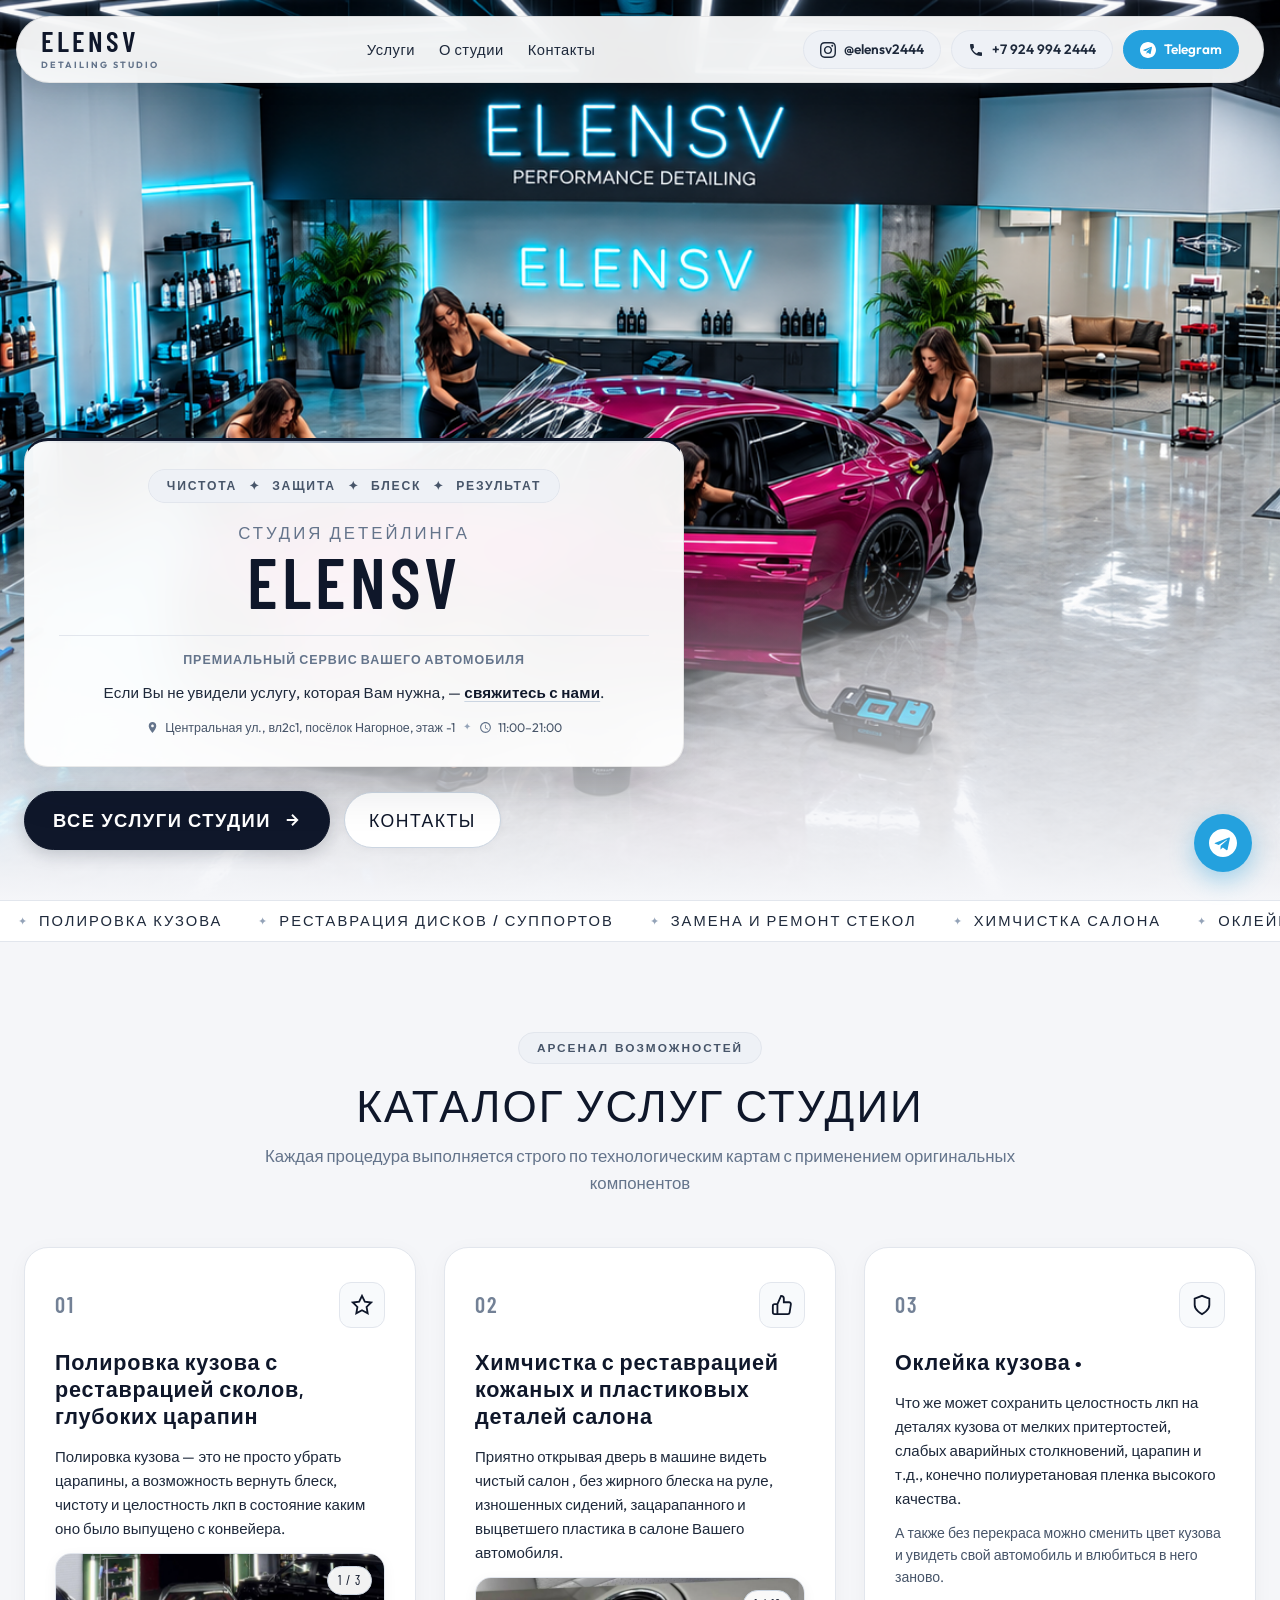
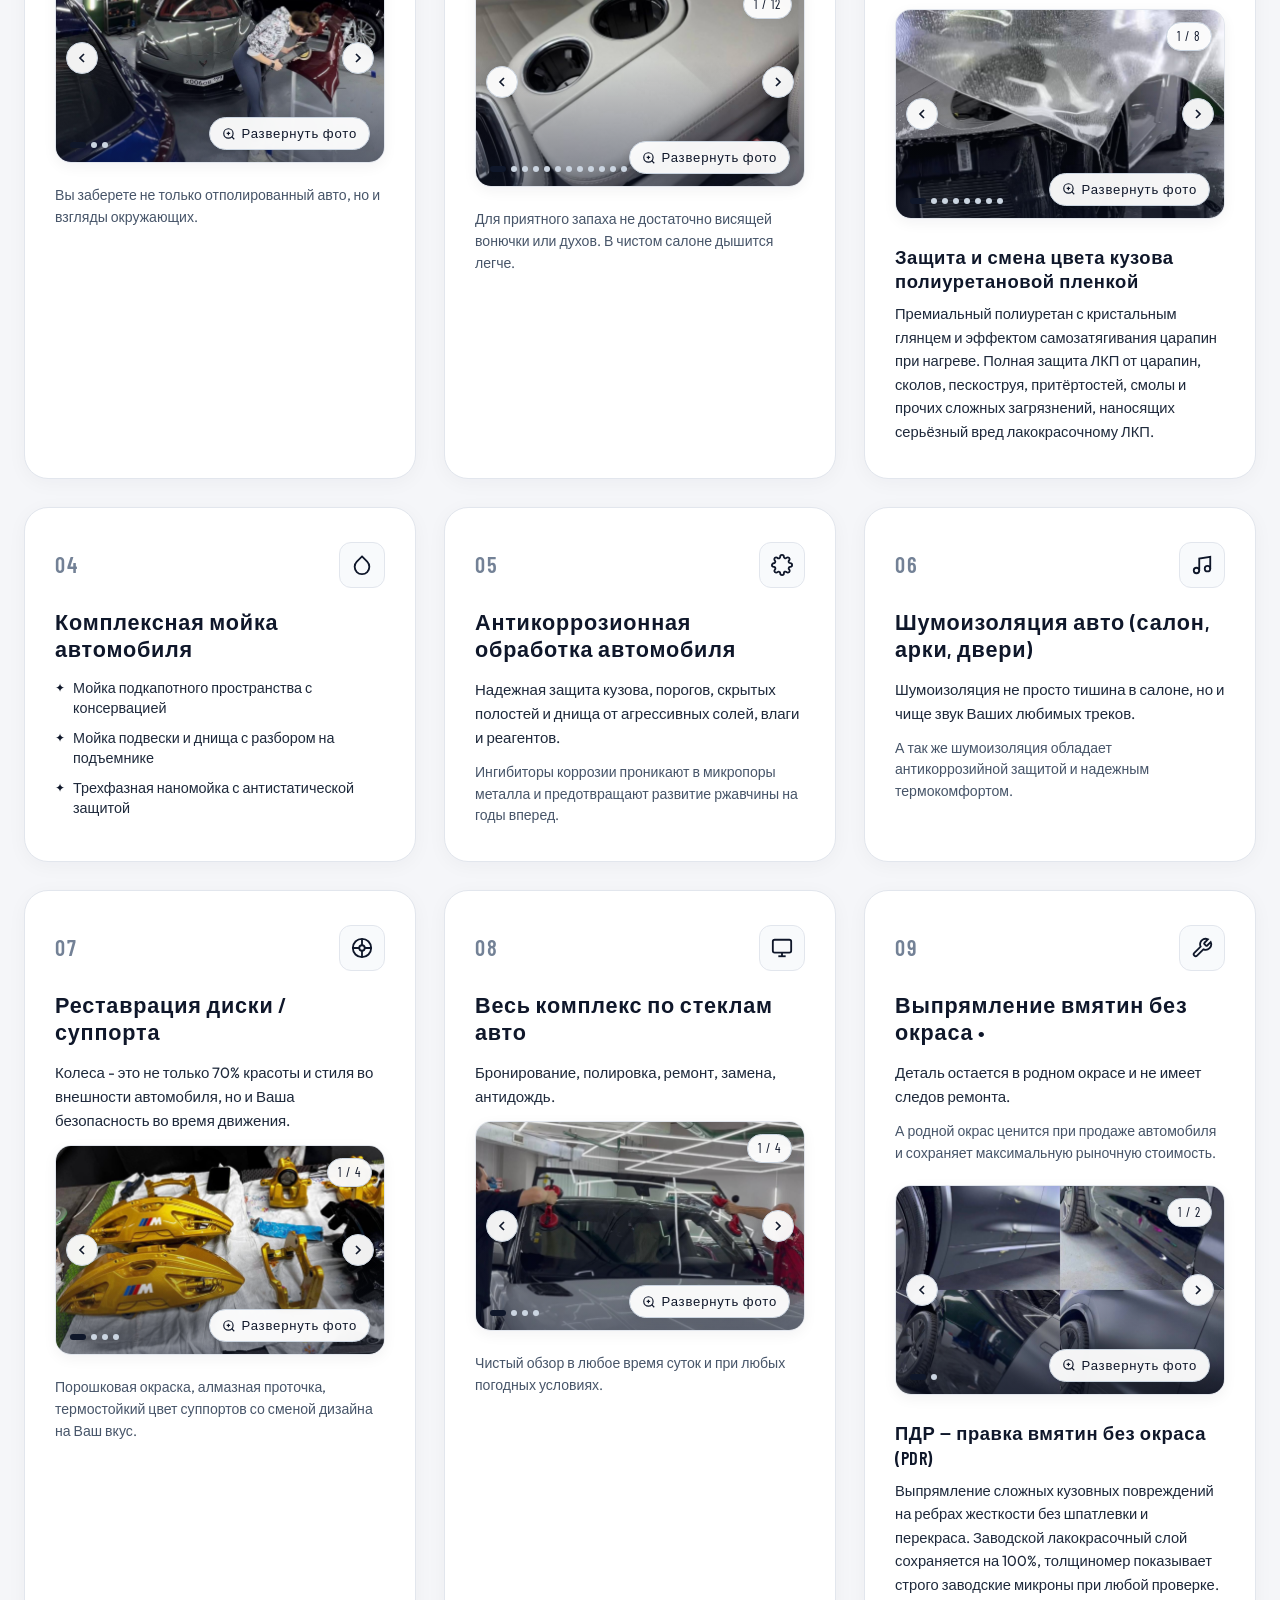
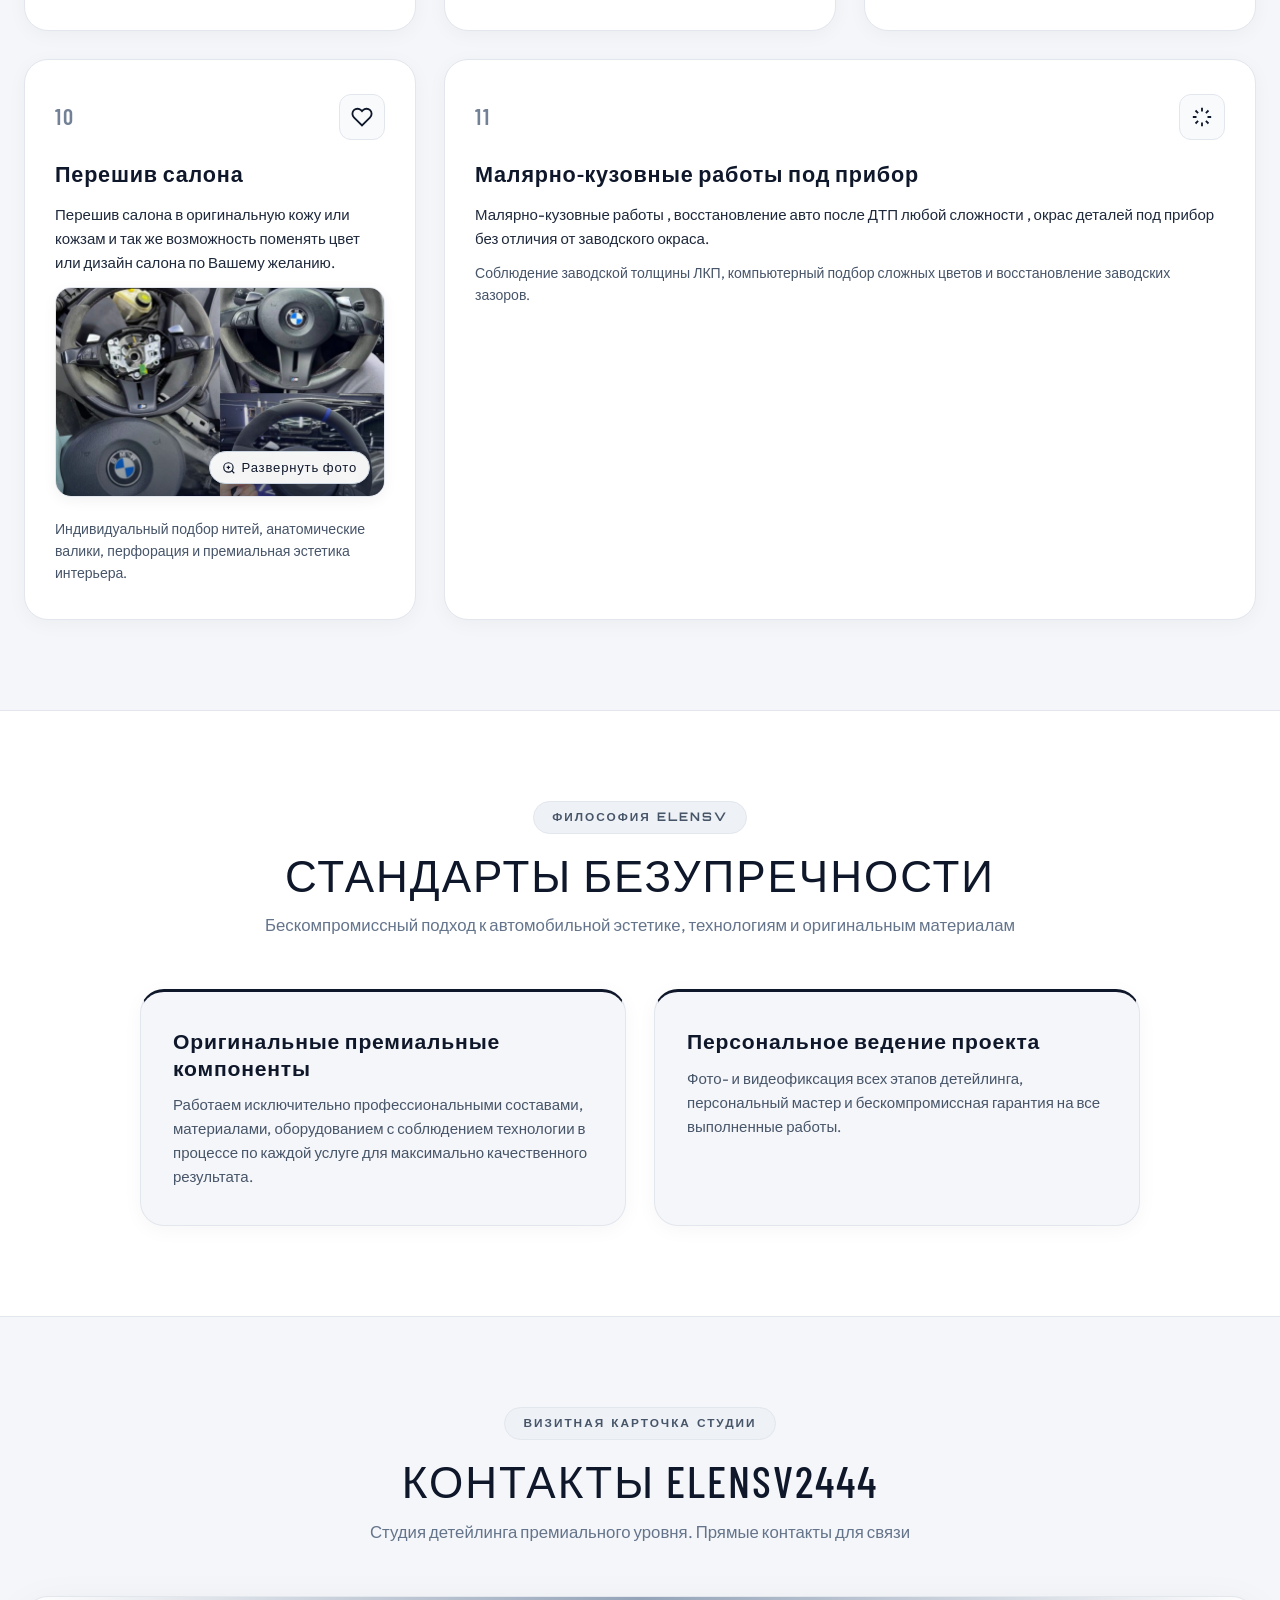
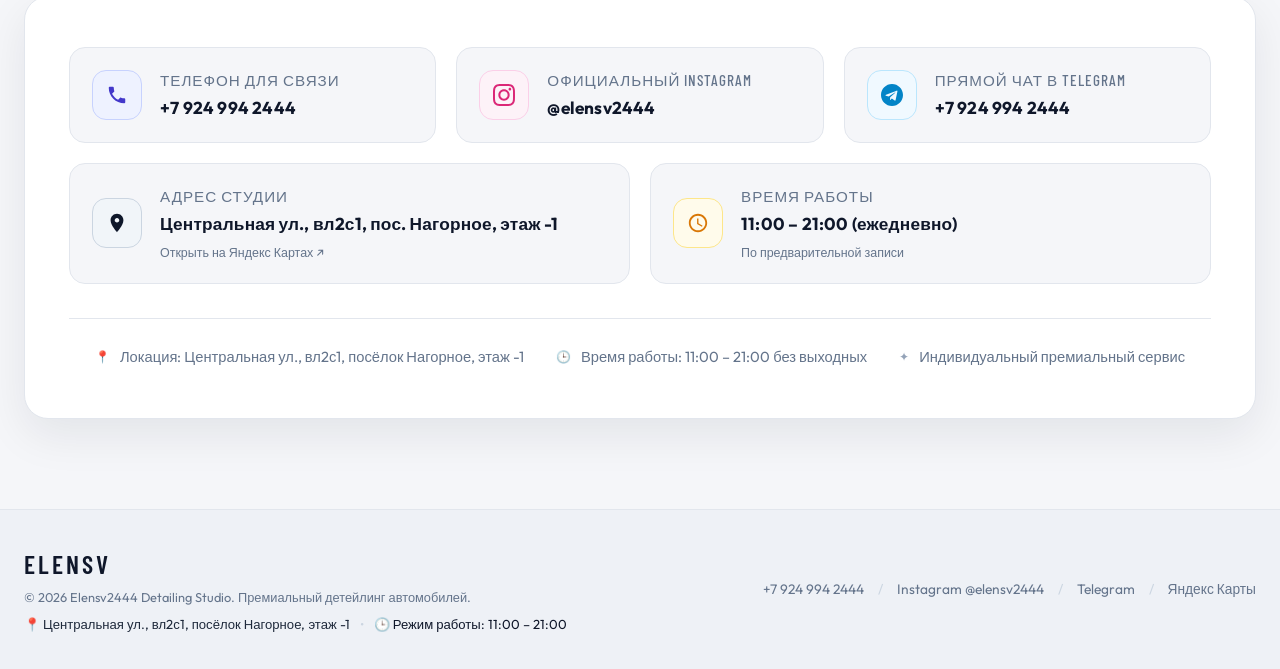
==== commit cb0a1e4e: "Update index.html" ====
--- a/index.html
+++ b/index.html
@@ -11,7 +11,7 @@
   <link rel="preconnect" href="https://fonts.gstatic.com" crossorigin>
   <link href="https://fonts.googleapis.com/css2?family=Barlow+Condensed:wght@300;400;500;600;700&family=Orbitron:wght@600;700;800;900&family=Outfit:wght@300;400;500;600;700&display=swap" rel="stylesheet">
   
-  <link rel="stylesheet" href="style.css?v=2.4">
+  <link rel="stylesheet" href="style.css?v=2.5">
 </head>
 <body>
 
@@ -206,8 +206,8 @@
             <!-- Gallery Slider (zx2, zx3, zx5) -->
             <div class="card-thumb-wrap card-thumb-slider" data-gallery-title="Полировка кузова с реставрацией сколов и царапин">
               <div class="card-thumb-slides">
-                <img src="zx2.jpg" alt="Полировка кузова до и после" class="card-thumb-img active" loading="lazy">
-                <img src="zx3.jpg" alt="Полировка кузовных деталей в студии" class="card-thumb-img" loading="lazy">
+                <img src="zx3.jpg" alt="Полировка кузовных деталей в студии" class="card-thumb-img active" loading="lazy">
+                <img src="zx2.jpg" alt="Полировка кузова до и после" class="card-thumb-img" loading="lazy">
                 <img src="zx5.jpg" alt="Процесс полировки и тест 50/50 на Range Rover" class="card-thumb-img" loading="lazy">
               </div>
 
@@ -252,14 +252,14 @@
             <!-- Gallery Slider (him1 .. him12) -->
             <div class="card-thumb-wrap card-thumb-slider" data-gallery-title="Химчистка и реставрация салона автомобиля">
               <div class="card-thumb-slides">
-                <img src="him1.jpg" alt="Химчистка салона — фото 1" class="card-thumb-img active" loading="lazy">
+                <img src="him8.jpg" alt="Химчистка салона — консоль и подстаканники" class="card-thumb-img active" loading="lazy">
+                <img src="him1.jpg" alt="Химчистка салона — фото 1" class="card-thumb-img" loading="lazy">
                 <img src="him2.jpg" alt="Химчистка салона — фото 2" class="card-thumb-img" loading="lazy">
                 <img src="him3.jpg" alt="Химчистка салона — фото 3" class="card-thumb-img" loading="lazy">
                 <img src="him4.jpg" alt="Химчистка салона — фото 4" class="card-thumb-img" loading="lazy">
                 <img src="him5.jpg" alt="Химчистка салона — фото 5" class="card-thumb-img" loading="lazy">
                 <img src="him6.jpg" alt="Химчистка салона — фото 6" class="card-thumb-img" loading="lazy">
                 <img src="him7.jpg" alt="Химчистка салона — фото 7" class="card-thumb-img" loading="lazy">
-                <img src="him8.jpg" alt="Химчистка салона — фото 8" class="card-thumb-img" loading="lazy">
                 <img src="him9.jpg" alt="Химчистка салона — фото 9" class="card-thumb-img" loading="lazy">
                 <img src="him10.jpg" alt="Химчистка салона — фото 10" class="card-thumb-img" loading="lazy">
                 <img src="him11.jpg" alt="Химчистка салона — фото 11" class="card-thumb-img" loading="lazy">
@@ -311,8 +311,8 @@
             <!-- Gallery Slider (ph2 .. ph9) -->
             <div class="card-thumb-wrap card-thumb-slider" data-gallery-title="Оклейка кузова • Защита полиуретаном и смену цвета">
               <div class="card-thumb-slides">
-                <img src="ph2.jpg" alt="Оклейка кузова — фото 1" class="card-thumb-img active" loading="lazy">
-                <img src="ph3.jpg" alt="Оклейка кузова — фото 2" class="card-thumb-img" loading="lazy">
+                <img src="ph3.jpg" alt="Оклейка кузова — фото 2" class="card-thumb-img active" loading="lazy">
+                <img src="ph2.jpg" alt="Оклейка кузова — фото 1" class="card-thumb-img" loading="lazy">
                 <img src="ph4.jpg" alt="Оклейка кузова — фото 3" class="card-thumb-img" loading="lazy">
                 <img src="ph5.jpg" alt="Оклейка кузова — фото 4" class="card-thumb-img" loading="lazy">
                 <img src="ph6.jpg" alt="Оклейка кузова — фото 5" class="card-thumb-img" loading="lazy">
@@ -418,9 +418,9 @@
             <!-- Gallery Slider (ph10 .. ph12) -->
             <div class="card-thumb-wrap card-thumb-slider" data-gallery-title="Реставрация дисков и суппортов • Порошковая покраска и алмазная проточка">
               <div class="card-thumb-slides">
-                <img src="ph10.jpg" alt="Покраска диска AMG" class="card-thumb-img active" loading="lazy">
+                <img src="ph12.jpg" alt="Покраска суппортов BMW M-Power" class="card-thumb-img active" loading="lazy">
+                <img src="ph10.jpg" alt="Покраска диска AMG" class="card-thumb-img" loading="lazy">
                 <img src="ph11.jpg" alt="Реставрация дисков Mercedes до и после" class="card-thumb-img" loading="lazy">
-                <img src="ph12.jpg" alt="Покраска суппортов BMW M-Power" class="card-thumb-img" loading="lazy">
                 <img src="zx4.jpg" alt="Реставрация суппортов AMG и дисков Mercedes" class="card-thumb-img" loading="lazy">
               </div>
 
@@ -466,9 +466,9 @@
             <!-- Gallery Slider (stekla1 .. stekla4) -->
             <div class="card-thumb-wrap card-thumb-slider" data-gallery-title="Весь комплекс по стеклам авто • Бронирование, полировка, замена, ремонт">
               <div class="card-thumb-slides">
-                <img src="stekla1.jpg" alt="Бронирование лобового стекла пленкой" class="card-thumb-img active" loading="lazy">
+                <img src="stekla3.jpg" alt="Замена лобового стекла Range Rover" class="card-thumb-img active" loading="lazy">
+                <img src="stekla1.jpg" alt="Бронирование лобового стекла пленкой" class="card-thumb-img" loading="lazy">
                 <img src="stekla2.jpg" alt="Полировка автостекла" class="card-thumb-img" loading="lazy">
-                <img src="stekla3.jpg" alt="Замена лобового стекла Range Rover" class="card-thumb-img" loading="lazy">
                 <img src="stekla4.jpg" alt="Ремонт сколов и трещин лобового стекла" class="card-thumb-img" loading="lazy">
               </div>
 
@@ -786,6 +786,6 @@
     </div>
   </div>
 
-  <script src="script.js?v=2.4"></script>
+  <script src="script.js?v=2.5"></script>
 </body>
 </html>
--- a/style.css
+++ b/style.css
@@ -329,7 +329,7 @@
 }
 
 /* ==========================================================================
-   OFFICIAL HERO SHOWROOM (HRAD.PNG)
+   OFFICIAL HERO SHOWROOM (ZERO.JPG)
    ========================================================================== */
 .hero-cinematic {
   position: relative;
@@ -356,7 +356,7 @@
   width: 100%;
   height: 100%;
   object-fit: cover;
-  object-position: center 36%;
+  object-position: center 42%;
   display: block;
 }
 
@@ -1689,9 +1689,9 @@
 
   .hero-visual-stage {
     position: relative;
-    height: 78vh;
-    min-height: 520px;
-    max-height: 720px;
+    height: clamp(320px, 46vh, 420px);
+    min-height: 310px;
+    max-height: 440px;
     width: 100%;
     overflow: hidden;
   }
@@ -1700,7 +1700,7 @@
     width: 100%;
     height: 100%;
     object-fit: cover;
-    object-position: 68% 16%;
+    object-position: 47% 40%;
   }
 
   .stage-gradient-bottom {
@@ -1708,50 +1708,56 @@
     bottom: 0;
     left: 0;
     width: 100%;
-    height: 32%;
-    background: linear-gradient(to bottom, transparent 0%, rgba(245, 246, 249, 0.7) 60%, var(--bg-deep) 100%);
+    height: 30%;
+    background: linear-gradient(to bottom, transparent 0%, rgba(245, 246, 249, 0.75) 65%, var(--bg-deep) 100%);
     pointer-events: none;
   }
 
-  /* Mobile Motto on the left of the girl - Clean Transparent Frame */
+  /* Mobile Motto - 4 horizontal transparent badges over the showroom floor reflection */
   .hero-mobile-motto {
     display: flex;
-    flex-direction: column;
-    align-items: flex-start;
-    gap: 8px;
+    flex-direction: row;
+    align-items: center;
+    justify-content: space-between;
+    gap: 6px;
     position: absolute;
-    left: 16px;
-    top: 48%;
-    transform: translateY(-50%);
+    left: 12px;
+    right: 12px;
+    bottom: 16px;
     z-index: 3;
     pointer-events: none;
+    max-width: 440px;
+    margin: 0 auto;
   }
 
   .mob-motto-word {
+    flex: 1;
     position: relative;
     display: inline-flex;
     align-items: center;
     justify-content: center;
-    padding: 6px 14px;
-    border-radius: 10px;
+    padding: 7px 4px;
+    border-radius: 9px;
     
-    /* Clean Transparent Frame */
-    background: rgba(255, 255, 255, 0.08);
-    backdrop-filter: blur(10px);
-    -webkit-backdrop-filter: blur(10px);
+    /* Clean Transparent Frame with frosted blur */
+    background: rgba(255, 255, 255, 0.14);
+    backdrop-filter: blur(12px);
+    -webkit-backdrop-filter: blur(12px);
     
     border: 1px solid rgba(255, 255, 255, 0.45);
-    box-shadow: 0 4px 16px rgba(0, 0, 0, 0.25);
+    box-shadow: 0 4px 14px rgba(0, 0, 0, 0.22);
     
-    /* Crisp white typography with soft contrast shadow */
+    /* Crisp typography */
     font-family: var(--font-condensed);
-    font-size: clamp(1.05rem, 4.4vw, 1.35rem);
+    font-size: clamp(0.72rem, 2.7vw, 0.88rem);
     font-weight: 700;
-    letter-spacing: 2px;
+    letter-spacing: 1.2px;
     line-height: 1.15;
     color: #ffffff;
     text-transform: uppercase;
-    text-shadow: 0 1px 4px rgba(0, 0, 0, 0.7);
+    text-shadow: 0 1px 3px rgba(0, 0, 0, 0.8);
+    text-align: center;
+    white-space: nowrap;
   }
 
   /* Move brand frame and buttons down below the photo stage */
@@ -1759,7 +1765,7 @@
     position: relative;
     z-index: 4;
     width: 100%;
-    margin-top: -26px;
+    margin-top: -18px;
   }
 
   .hud-container {
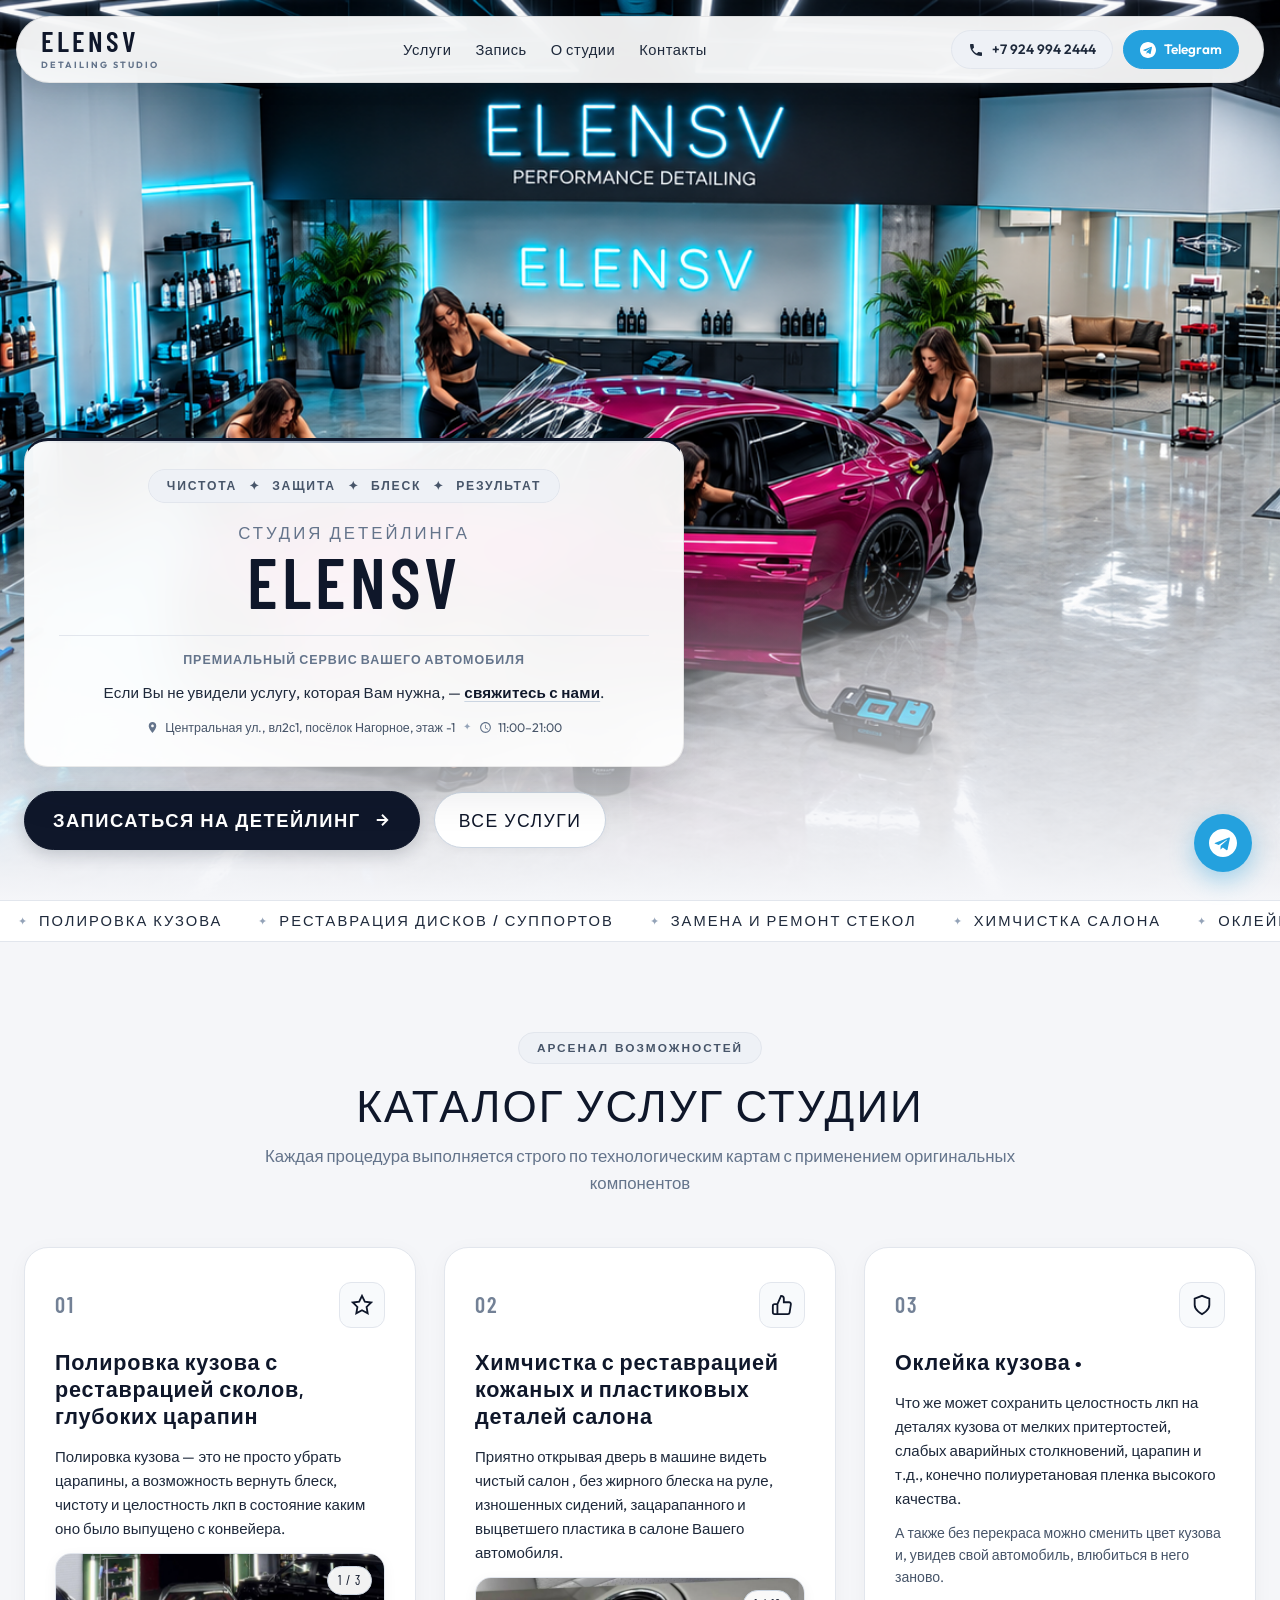
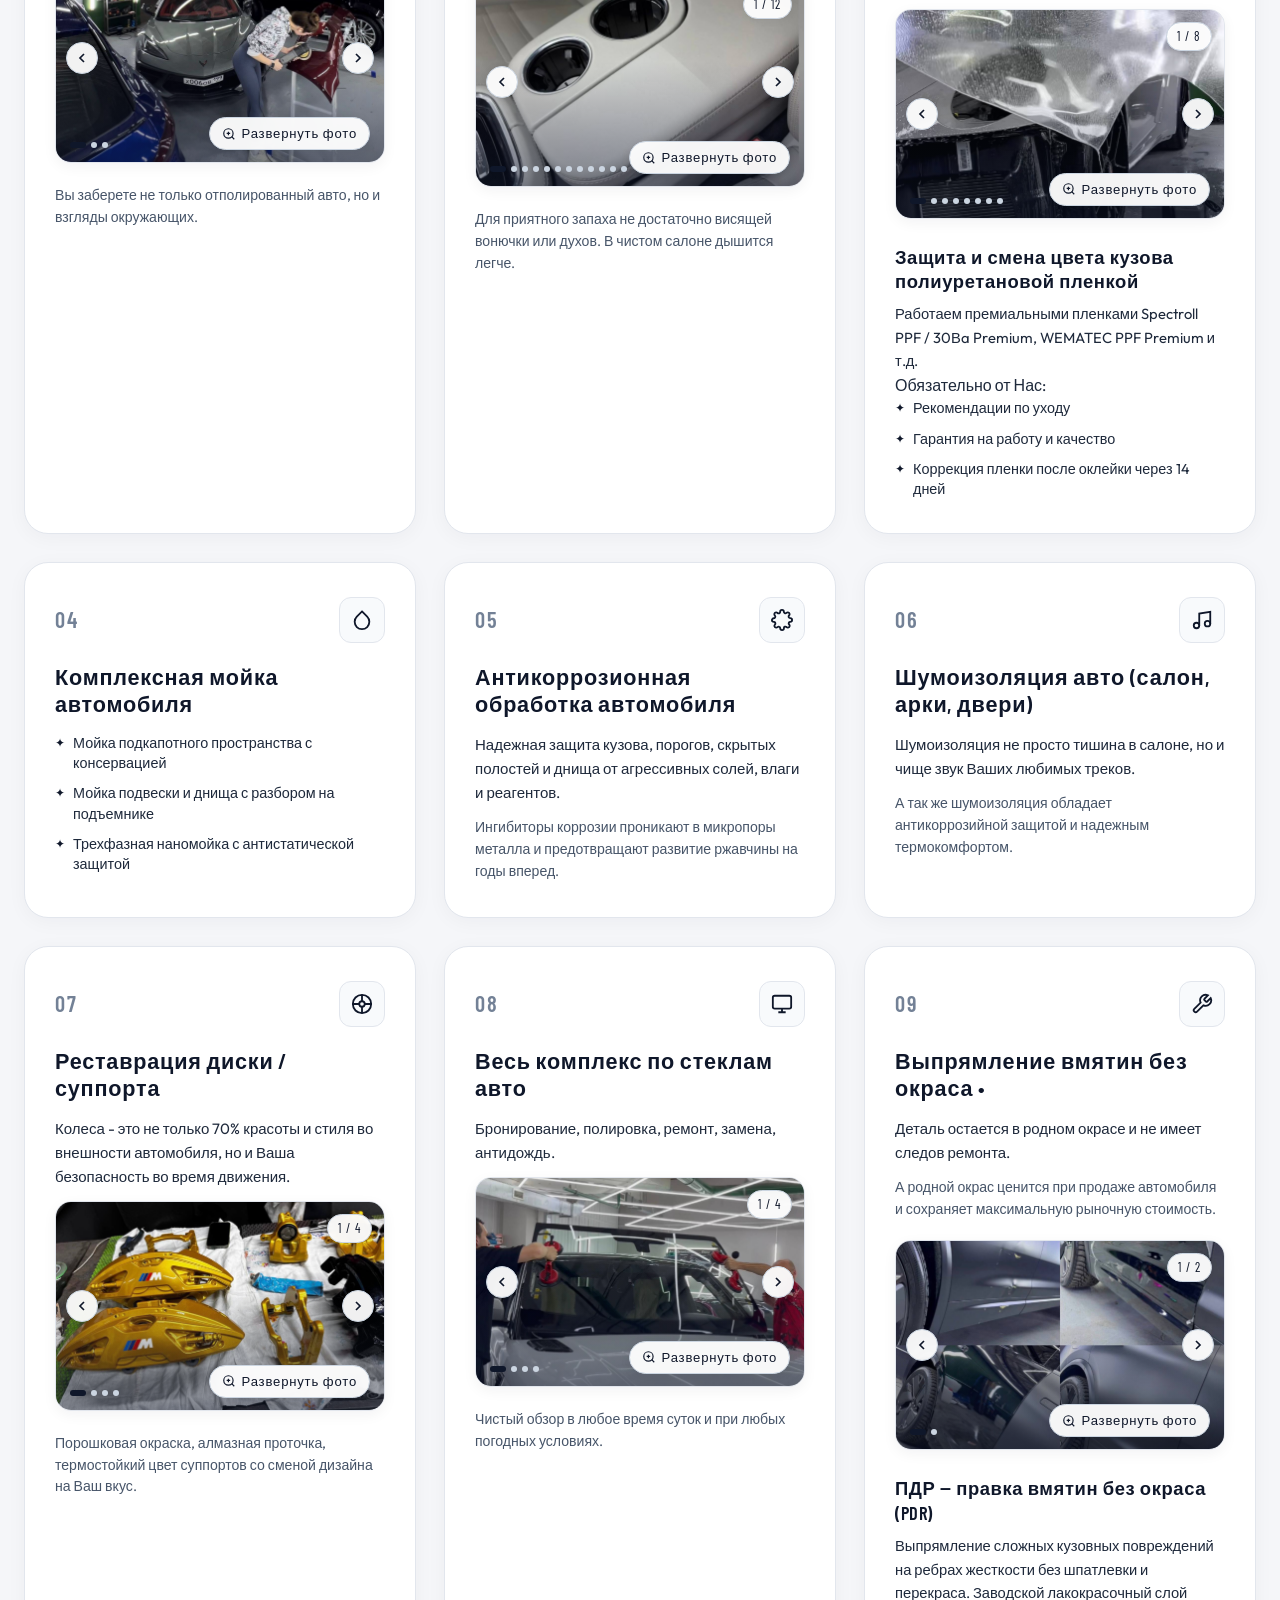
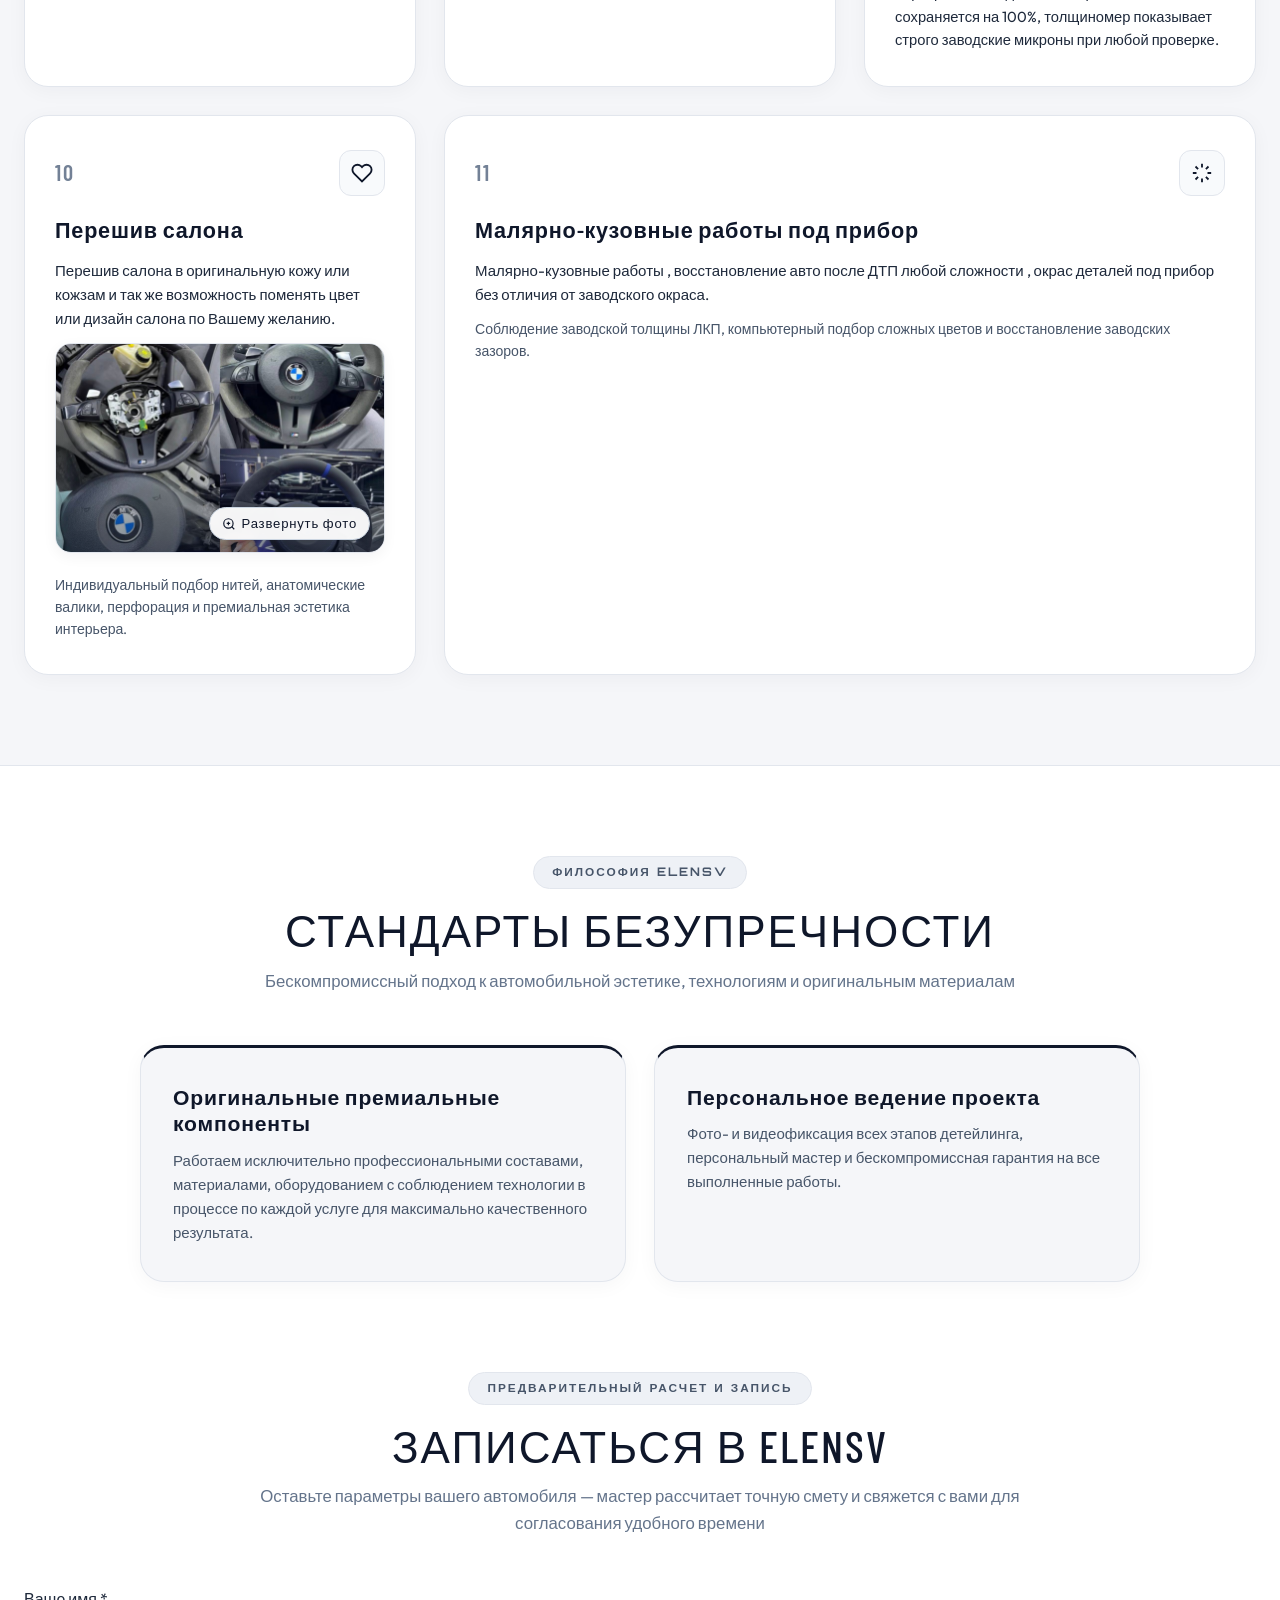
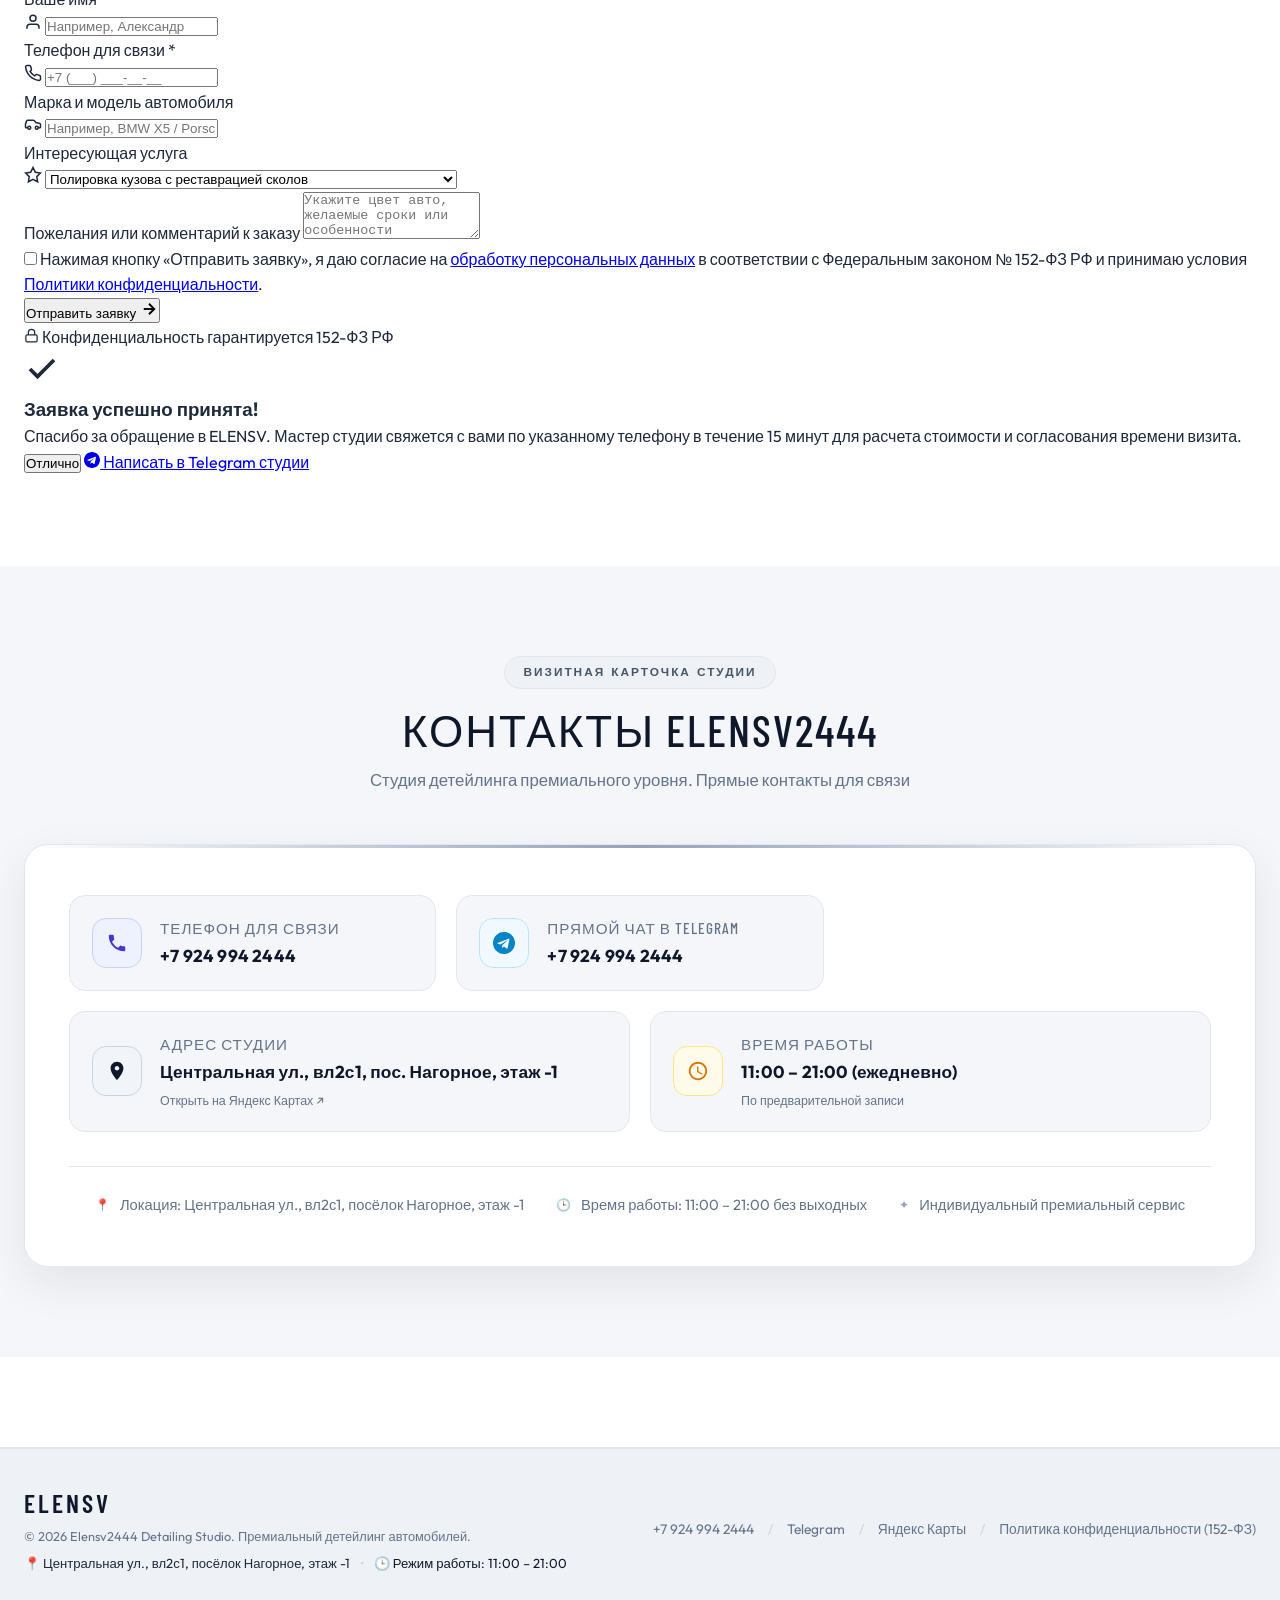
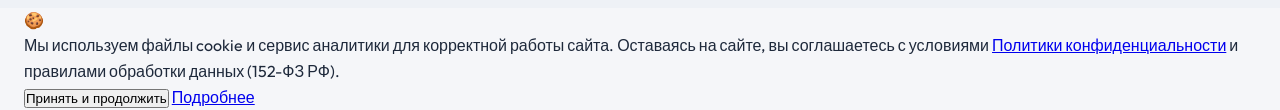
==== commit 847f5bba: "Update index.html" ====
--- a/index.html
+++ b/index.html
@@ -11,7 +11,7 @@
   <link rel="preconnect" href="https://fonts.gstatic.com" crossorigin>
   <link href="https://fonts.googleapis.com/css2?family=Barlow+Condensed:wght@300;400;500;600;700&family=Orbitron:wght@600;700;800;900&family=Outfit:wght@300;400;500;600;700&display=swap" rel="stylesheet">
   
-  <link rel="stylesheet" href="style.css?v=2.5">
+  <link rel="stylesheet" href="style.css?v=2.8">
 </head>
 <body>
 
@@ -27,6 +27,7 @@
 
       <nav class="capsule-nav" id="navMenu">
         <a href="#services" class="nav-item">Услуги</a>
+        <a href="#booking" class="nav-item">Запись</a>
         <a href="#advantages" class="nav-item">О студии</a>
         <a href="#contacts" class="nav-item">Контакты</a>
         <div class="nav-drawer-footer">
@@ -38,10 +39,7 @@
             <svg viewBox="0 0 24 24" width="16" height="16" fill="currentColor"><path d="M12 0C5.373 0 0 5.373 0 12s5.373 12 12 12 12-5.373 12-12S18.627 0 12 0zm5.894 8.221l-1.97 9.28c-.145.658-.537.818-1.084.508l-3-2.21-1.446 1.394c-.16.16-.295.295-.605.295l.213-3.053 5.56-5.023c.242-.213-.054-.333-.373-.121l-6.871 4.326-2.962-.924c-.643-.204-.657-.643.136-.953l11.57-4.461c.537-.196 1.006.128.832.942z"/></svg>
             <span>Telegram чат</span>
           </a>
-          <a href="https://instagram.com/elensv2444" target="_blank" rel="noopener noreferrer" class="drawer-link ig">
-            <svg viewBox="0 0 24 24" width="16" height="16" fill="currentColor"><path d="M12 2.163c3.204 0 3.584.012 4.85.07 3.252.148 4.771 1.691 4.919 4.919.058 1.265.069 1.645.069 4.849 0 3.205-.012 3.584-.069 4.849-.149 3.225-1.664 4.771-4.919 4.919-1.266.058-1.644.07-4.85.07-3.204 0-3.584-.012-4.849-.07-3.26-.149-4.771-1.699-4.919-4.92-.058-1.265-.07-1.644-.07-4.849 0-3.204.013-3.583.07-4.849.149-3.227 1.664-4.771 4.919-4.919 1.266-.057 1.645-.069 4.849-.069zm0-2.163c-3.259 0-3.667.014-4.947.072-4.358.2-6.78 2.618-6.98 6.98-.059 1.281-.073 1.689-.073 4.948 0 3.259.014 3.668.072 4.948.2 4.358 2.618 6.78 6.98 6.98 1.281.058 1.689.072 4.948.072 3.259 0 3.668-.014 4.948-.072 4.354-.2 6.782-2.618 6.979-6.98.059-1.28.073-1.689.073-4.948 0-3.259-.014-3.667-.072-4.947-.196-4.354-2.617-6.78-6.979-6.98-1.281-.059-1.69-.073-4.949-.073zm0 5.838c-3.403 0-6.162 2.759-6.162 6.162s2.759 6.163 6.162 6.163 6.162-2.759 6.162-6.163c0-3.403-2.759-6.162-6.162-6.162zm0 10.162c-2.209 0-4-1.79-4-4 0-2.209 1.791-4 4-4s4 1.791 4 4c0 2.21-1.791 4-4 4zm6.406-11.845c-.796 0-1.441.645-1.441 1.44s.645 1.44 1.441 1.44c.795 0 1.439-.645 1.439-1.44s-.644-1.44-1.439-1.44z"/></svg>
-            <span>@elensv2444</span>
-          </a>
+
           <a href="https://yandex.ru/maps/org/elensv2444/225216405384?si=dbdbduftfxmpgy1erm5cukw2zg" target="_blank" rel="noopener noreferrer" class="drawer-link loc">
             <svg viewBox="0 0 24 24" width="16" height="16" fill="currentColor"><path d="M12 2C8.13 2 5 5.13 5 9c0 5.25 7 13 7 13s7-7.75 7-13c0-3.87-3.13-7-7-7zm0 9.5c-1.38 0-2.5-1.12-2.5-2.5s1.12-2.5 2.5-2.5 2.5 1.12 2.5 2.5-1.12 2.5-2.5 2.5z"/></svg>
             <span>Центральная ул., вл2с1, пос. Нагорное, эт. -1</span>
@@ -54,12 +52,7 @@
       </nav>
 
       <div class="capsule-actions">
-        <a href="https://instagram.com/elensv2444" target="_blank" rel="noopener noreferrer" class="action-btn ig-btn" title="Instagram @elensv2444">
-          <svg viewBox="0 0 24 24" width="16" height="16" fill="currentColor">
-            <path d="M12 2.163c3.204 0 3.584.012 4.85.07 3.252.148 4.771 1.691 4.919 4.919.058 1.265.069 1.645.069 4.849 0 3.205-.012 3.584-.069 4.849-.149 3.225-1.664 4.771-4.919 4.919-1.266.058-1.644.07-4.85.07-3.204 0-3.584-.012-4.849-.07-3.26-.149-4.771-1.699-4.919-4.92-.058-1.265-.07-1.644-.07-4.849 0-3.204.013-3.583.07-4.849.149-3.227 1.664-4.771 4.919-4.919 1.266-.057 1.645-.069 4.849-.069zm0-2.163c-3.259 0-3.667.014-4.947.072-4.358.2-6.78 2.618-6.98 6.98-.059 1.281-.073 1.689-.073 4.948 0 3.259.014 3.668.072 4.948.2 4.358 2.618 6.78 6.98 6.98 1.281.058 1.689.072 4.948.072 3.259 0 3.668-.014 4.948-.072 4.354-.2 6.782-2.618 6.979-6.98.059-1.28.073-1.689.073-4.948 0-3.259-.014-3.667-.072-4.947-.196-4.354-2.617-6.78-6.979-6.98-1.281-.059-1.69-.073-4.949-.073zm0 5.838c-3.403 0-6.162 2.759-6.162 6.162s2.759 6.163 6.162 6.163 6.162-2.759 6.162-6.163c0-3.403-2.759-6.162-6.162-6.162zm0 10.162c-2.209 0-4-1.79-4-4 0-2.209 1.791-4 4-4s4 1.791 4 4c0 2.21-1.791 4-4 4zm6.406-11.845c-.796 0-1.441.645-1.441 1.44s.645 1.44 1.441 1.44c.795 0 1.439-.645 1.439-1.44s-.644-1.44-1.439-1.44z"/>
-          </svg>
-          <span class="btn-text">@elensv2444</span>
-        </a>
+
 
         <a href="tel:+79249942444" class="action-btn tel-btn" title="Позвонить">
           <svg viewBox="0 0 24 24" width="16" height="16" fill="currentColor">
@@ -132,15 +125,15 @@
           </div>
 
           <div class="hud-actions-row">
-            <a href="#services" class="btn-hero-primary">
-              <span>Все услуги студии</span>
+            <a href="#booking" class="btn-hero-primary">
+              <span>Записаться на детейлинг</span>
               <svg viewBox="0 0 24 24" width="18" height="18" fill="none" stroke="currentColor" stroke-width="2.5">
                 <path d="M5 12h14M12 5l7 7-7 7"/>
               </svg>
             </a>
 
-            <a href="#contacts" class="btn-hero-glass">
-              <span>Контакты</span>
+            <a href="#services" class="btn-hero-glass">
+              <span>Все услуги</span>
             </a>
           </div>
 
@@ -305,7 +298,7 @@
               Что же может сохранить целостность лкп на деталях кузова от мелких притертостей, слабых аварийных столкновений, царапин и т.д., конечно полиуретановая пленка высокого качества.
             </p>
             <p class="card-sub mb-thumb">
-              А также без перекраса можно сменить цвет кузова и увидеть свой автомобиль и влюбиться в него заново.
+              А также без перекраса можно сменить цвет кузова и, увидев свой автомобиль, влюбиться в него заново.
             </p>
 
             <!-- Gallery Slider (ph2 .. ph9) -->
@@ -343,8 +336,16 @@
             <div class="card-extra-block">
               <h4 class="card-extra-title">Защита и смена цвета кузова полиуретановой пленкой</h4>
               <p class="card-extra-desc">
-                Премиальный полиуретан с кристальным глянцем и эффектом самозатягивания царапин при нагреве. Полная защита ЛКП от царапин, сколов, пескоструя, притёртостей, смолы и прочих сложных загрязнений, наносящих серьёзный вред лакокрасочному ЛКП.
+                Работаем премиальными пленками Spectroll PPF / 30Вa Premium, WEMATEC PPF Premium и т.д.
               </p>
+              <div class="card-extra-obligations">
+                <span class="card-extra-obligations-title">Обязательно от Нас:</span>
+                <div class="card-feature-list">
+                  <div class="feat-item"><span class="feat-bullet">✦</span>Рекомендации по уходу</div>
+                  <div class="feat-item"><span class="feat-bullet">✦</span>Гарантия на работу и качество</div>
+                  <div class="feat-item"><span class="feat-bullet">✦</span>Коррекция пленки после оклейки через 14 дней</div>
+                </div>
+              </div>
             </div>
           </div>
 
@@ -633,6 +634,117 @@
             <p class="std-desc">Фото- и видеофиксация всех этапов детейлинга, персональный мастер и бескомпромиссная гарантия на все выполненные работы.</p>
           </div>
         </div>
+      </div>
+    <!-- BOOKING & FEEDBACK FORM SECTION (ОНЛАЙН-ЗАПИСЬ И РАСЧЕТ СТОИМОСТИ 152-ФЗ) -->
+    <section class="section-block booking-block" id="booking">
+      <div class="site-container">
+        
+        <div class="block-header">
+          <div class="header-badge">ПРЕДВАРИТЕЛЬНЫЙ РАСЧЕТ И ЗАПИСЬ</div>
+          <h2 class="header-title">ЗАПИСАТЬСЯ В <span class="neon-text">ELENSV</span></h2>
+          <p class="header-desc">Оставьте параметры вашего автомобиля — мастер рассчитает точную смету и свяжется с вами для согласования удобного времени</p>
+        </div>
+
+        <div class="booking-card">
+          <form class="booking-form" id="bookingForm" novalidate>
+            <div class="form-grid">
+              
+              <div class="form-group">
+                <label for="clientName" class="form-label">Ваше имя <span class="req-star">*</span></label>
+                <div class="form-input-wrap">
+                  <svg viewBox="0 0 24 24" width="18" height="18" fill="none" stroke="currentColor" stroke-width="2" class="form-icon"><path d="M20 21v-2a4 4 0 0 0-4-4H8a4 4 0 0 0-4 4v2"/><circle cx="12" cy="7" r="4"/></svg>
+                  <input type="text" id="clientName" name="name" class="form-control" placeholder="Например, Александр" required autocomplete="name">
+                </div>
+              </div>
+
+              <div class="form-group">
+                <label for="clientPhone" class="form-label">Телефон для связи <span class="req-star">*</span></label>
+                <div class="form-input-wrap">
+                  <svg viewBox="0 0 24 24" width="18" height="18" fill="none" stroke="currentColor" stroke-width="2" class="form-icon"><path d="M22 16.92v3a2 2 0 0 1-2.18 2 19.79 19.79 0 0 1-8.63-3.07 19.5 19.5 0 0 1-6-6 19.79 19.79 0 0 1-3.07-8.67A2 2 0 0 1 4.11 2h3a2 2 0 0 1 2 1.72 12.84 12.84 0 0 0 .7 2.81 2 2 0 0 1-.45 2.11L8.09 9.91a16 16 0 0 0 6 6l1.27-1.27a2 2 0 0 1 2.11-.45 12.84 12.84 0 0 0 2.81.7A2 2 0 0 1 22 16.92z"/></svg>
+                  <input type="tel" id="clientPhone" name="phone" class="form-control" placeholder="+7 (___) ___-__-__" required autocomplete="tel">
+                </div>
+              </div>
+
+              <div class="form-group">
+                <label for="clientCar" class="form-label">Марка и модель автомобиля</label>
+                <div class="form-input-wrap">
+                  <svg viewBox="0 0 24 24" width="18" height="18" fill="none" stroke="currentColor" stroke-width="2" class="form-icon"><path d="M19 17h2c.6 0 1-.4 1-1v-3c0-.9-.7-1.7-1.5-1.9C18.7 10.6 16 10 16 10s-1.3-1.4-2.2-2.3c-.5-.4-1.1-.7-1.8-.7H5c-.6 0-1.1.4-1.4.9L2 12v4c0 .6.4 1 1 1h2"/><circle cx="7" cy="17" r="2"/><circle cx="17" cy="17" r="2"/></svg>
+                  <input type="text" id="clientCar" name="car" class="form-control" placeholder="Например, BMW X5 / Porsche Macan">
+                </div>
+              </div>
+
+              <div class="form-group">
+                <label for="clientService" class="form-label">Интересующая услуга</label>
+                <div class="form-input-wrap">
+                  <svg viewBox="0 0 24 24" width="18" height="18" fill="none" stroke="currentColor" stroke-width="2" class="form-icon"><polygon points="12 2 15.09 8.26 22 9.27 17 14.14 18.18 21.02 12 17.77 5.82 21.02 7 14.14 2 9.27 8.91 8.26 12 2"/></svg>
+                  <select id="clientService" name="service" class="form-control form-select">
+                    <option value="Полировка кузова с реставрацией сколов">Полировка кузова с реставрацией сколов</option>
+                    <option value="Оклейка кузова полиуретаном (защита / смена цвета)">Оклейка кузова полиуретаном (защита / смена цвета)</option>
+                    <option value="ПДР — выпрямление вмятин без окраса (PDR)">ПДР — выпрямление вмятин без окраса (PDR)</option>
+                    <option value="Химчистка и реставрация кожи/пластика">Химчистка и реставрация кожи/пластика</option>
+                    <option value="Реставрация дисков / покраска суппортов">Реставрация дисков / покраска суппортов</option>
+                    <option value="Весь комплекс по стеклам (бронирование, полировка, замена)">Весь комплекс по стеклам (бронирование, полировка, замена)</option>
+                    <option value="Перешив салона и анатомического руля">Перешив салона и анатомического руля</option>
+                    <option value="Комплексная мойка авто (подвеска, днище, подкапотка)">Комплексная мойка авто (подвеска, днище, подкапотка)</option>
+                    <option value="Малярно-кузовные работы под прибор">Малярно-кузовные работы под прибор</option>
+                    <option value="Полный детейлинг-комплекс под ключ">Полный детейлинг-комплекс под ключ</option>
+                    <option value="Консультация мастера">Консультация мастера</option>
+                  </select>
+                </div>
+              </div>
+
+            </div>
+
+            <div class="form-group form-group-full">
+              <label for="clientComment" class="form-label">Пожелания или комментарий к заказу</label>
+              <textarea id="clientComment" name="comment" rows="3" class="form-control form-textarea" placeholder="Укажите цвет авто, желаемые сроки или особенности повреждений..."></textarea>
+            </div>
+
+            <!-- 152-FZ MANDATORY CONSENT CHECKBOX -->
+            <div class="form-consent-wrap">
+              <label class="consent-checkbox-label">
+                <input type="checkbox" id="pdConsent" name="consent" required class="consent-input">
+                <span class="custom-checkbox"></span>
+                <span class="consent-text">
+                  Нажимая кнопку «Отправить заявку», я даю согласие на <a href="privacy.html" target="_blank">обработку персональных данных</a> в соответствии с Федеральным законом № 152-ФЗ РФ и принимаю условия <a href="privacy.html" target="_blank">Политики конфиденциальности</a>.
+                </span>
+              </label>
+            </div>
+
+            <div class="form-actions-wrap">
+              <button type="submit" class="btn-submit-booking" id="submitBookingBtn">
+                <span class="btn-submit-txt">Отправить заявку</span>
+                <svg viewBox="0 0 24 24" width="18" height="18" fill="none" stroke="currentColor" stroke-width="2.5"><line x1="5" y1="12" x2="19" y2="12"/><polyline points="12 5 19 12 12 19"/></svg>
+              </button>
+              
+              <div class="form-secure-badge">
+                <svg viewBox="0 0 24 24" width="15" height="15" fill="none" stroke="currentColor" stroke-width="2"><rect x="3" y="11" width="18" height="11" rx="2" ry="2"/><path d="M7 11V7a5 5 0 0 1 10 0v4"/></svg>
+                <span>Конфиденциальность гарантируется 152-ФЗ РФ</span>
+              </div>
+            </div>
+
+          </form>
+
+          <!-- SUCCESS STATE OVERLAY -->
+          <div class="booking-success-overlay" id="bookingSuccessModal">
+            <div class="booking-success-card">
+              <div class="success-icon-wrap">
+                <svg viewBox="0 0 24 24" width="36" height="36" fill="none" stroke="currentColor" stroke-width="2.5"><polyline points="20 6 9 17 4 12"/></svg>
+              </div>
+              <h3 class="success-title">Заявка успешно принята!</h3>
+              <p class="success-desc">Спасибо за обращение в ELENSV. Мастер студии свяжется с вами по указанному телефону в течение 15 минут для расчета стоимости и согласования времени визита.</p>
+              <div class="success-actions">
+                <button type="button" class="btn-success-close" id="closeSuccessBtn">Отлично</button>
+                <a href="https://t.me/+79249942444" target="_blank" class="btn-success-tg">
+                  <svg viewBox="0 0 24 24" width="16" height="16" fill="currentColor"><path d="M12 0C5.373 0 0 5.373 0 12s5.373 12 12 12 12-5.373 12-12S18.627 0 12 0zm5.894 8.221l-1.97 9.28c-.145.658-.537.818-1.084.508l-3-2.21-1.446 1.394c-.16.16-.295.295-.605.295l.213-3.053 5.56-5.023c.242-.213-.054-.333-.373-.121l-6.871 4.326-2.962-.924c-.643-.204-.657-.643.136-.953l11.57-4.461c.537-.196 1.006.128.832.942z"/></svg>
+                  <span>Написать в Telegram студии</span>
+                </a>
+              </div>
+            </div>
+          </div>
+
+        </div>
+
       </div>
     </section>
 
@@ -661,18 +773,7 @@
               </div>
             </a>
 
-            <!-- Instagram -->
-            <a href="https://instagram.com/elensv2444" target="_blank" rel="noopener noreferrer" class="vcard-channel-card" title="Открыть профиль Instagram">
-              <div class="vcard-icon-hex ig-icon">
-                <svg viewBox="0 0 24 24" width="22" height="22" fill="currentColor">
-                  <path d="M12 2.163c3.204 0 3.584.012 4.85.07 3.252.148 4.771 1.691 4.919 4.919.058 1.265.069 1.645.069 4.849 0 3.205-.012 3.584-.069 4.849-.149 3.225-1.664 4.771-4.919 4.919-1.266.058-1.644.07-4.85.07-3.204 0-3.584-.012-4.849-.07-3.26-.149-4.771-1.699-4.919-4.92-.058-1.265-.07-1.644-.07-4.849 0-3.204.013-3.583.07-4.849.149-3.227 1.664-4.771 4.919-4.919 1.266-.057 1.645-.069 4.849-.069zm0-2.163c-3.259 0-3.667.014-4.947.072-4.358.2-6.78 2.618-6.98 6.98-.059 1.281-.073 1.689-.073 4.948 0 3.259.014 3.668.072 4.948.2 4.358 2.618 6.78 6.98 6.98 1.281.058 1.689.072 4.948.072 3.259 0 3.668-.014 4.948-.072 4.354-.2 6.782-2.618 6.979-6.98.059-1.28.073-1.689.073-4.948 0-3.259-.014-3.667-.072-4.947-.196-4.354-2.617-6.78-6.979-6.98-1.281-.059-1.69-.073-4.949-.073zm0 5.838c-3.403 0-6.162 2.759-6.162 6.162s2.759 6.163 6.162 6.163 6.162-2.759 6.162-6.163c0-3.403-2.759-6.162-6.162-6.162zm0 10.162c-2.209 0-4-1.79-4-4 0-2.209 1.791-4 4-4s4 1.791 4 4c0 2.21-1.791 4-4 4zm6.406-11.845c-.796 0-1.441.645-1.441 1.44s.645 1.44 1.441 1.44c.795 0 1.439-.645 1.439-1.44s-.644-1.44-1.439-1.44z"/>
-                </svg>
-              </div>
-              <div class="vcard-chan-meta">
-                <span class="vcard-chan-label">Официальный Instagram</span>
-                <span class="vcard-chan-value">@elensv2444</span>
-              </div>
-            </a>
+
 
             <!-- Telegram -->
             <a href="https://t.me/+79249942444" target="_blank" rel="noopener noreferrer" class="vcard-channel-card" title="Написать в Telegram">
@@ -753,11 +854,11 @@
       <div class="f-links">
         <a href="tel:+79249942444">+7 924 994 2444</a>
         <span class="f-sep">/</span>
-        <a href="https://instagram.com/elensv2444" target="_blank" rel="noopener noreferrer">Instagram @elensv2444</a>
-        <span class="f-sep">/</span>
         <a href="https://t.me/+79249942444" target="_blank" rel="noopener noreferrer">Telegram</a>
         <span class="f-sep">/</span>
         <a href="https://yandex.ru/maps/org/elensv2444/225216405384?si=dbdbduftfxmpgy1erm5cukw2zg" target="_blank" rel="noopener noreferrer">Яндекс Карты</a>
+        <span class="f-sep">/</span>
+        <a href="privacy.html" target="_blank">Политика конфиденциальности (152-ФЗ)</a>
       </div>
     </div>
   </footer>
@@ -786,6 +887,22 @@
     </div>
   </div>
 
-  <script src="script.js?v=2.5"></script>
+  <!-- COOKIE CONSENT BANNER (152-ФЗ) -->
+  <div class="cookie-banner" id="cookieBanner" role="dialog" aria-label="Согласие на использование файлов cookie">
+    <div class="site-container cookie-banner-inner">
+      <div class="cookie-text-wrap">
+        <span class="cookie-icon">🍪</span>
+        <p class="cookie-message">
+          Мы используем файлы cookie и сервис аналитики для корректной работы сайта. Оставаясь на сайте, вы соглашаетесь с условиями <a href="privacy.html" target="_blank">Политики конфиденциальности</a> и правилами обработки данных (152-ФЗ РФ).
+        </p>
+      </div>
+      <div class="cookie-actions">
+        <button type="button" class="btn-cookie-accept" id="acceptCookieBtn">Принять и продолжить</button>
+        <a href="privacy.html" class="btn-cookie-details" target="_blank">Подробнее</a>
+      </div>
+    </div>
+  </div>
+
+  <script src="script.js?v=2.8"></script>
 </body>
 </html>
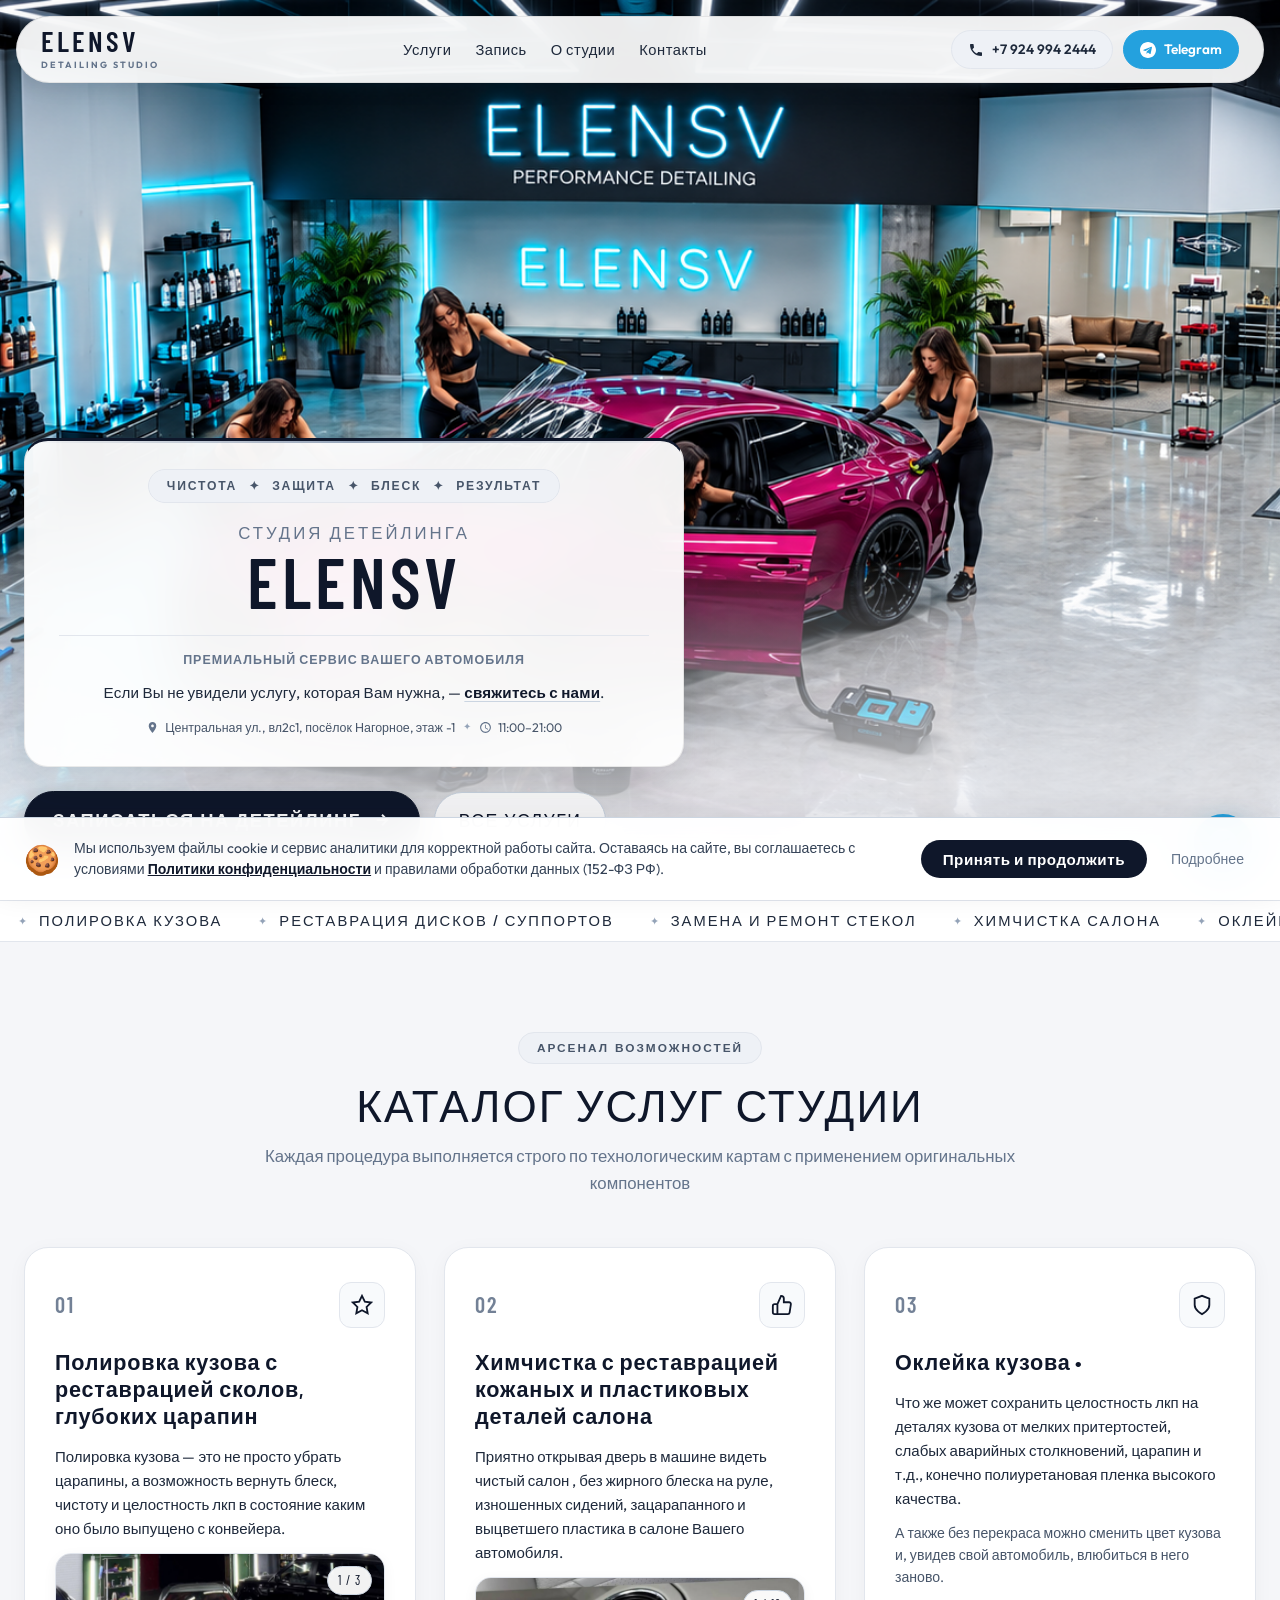
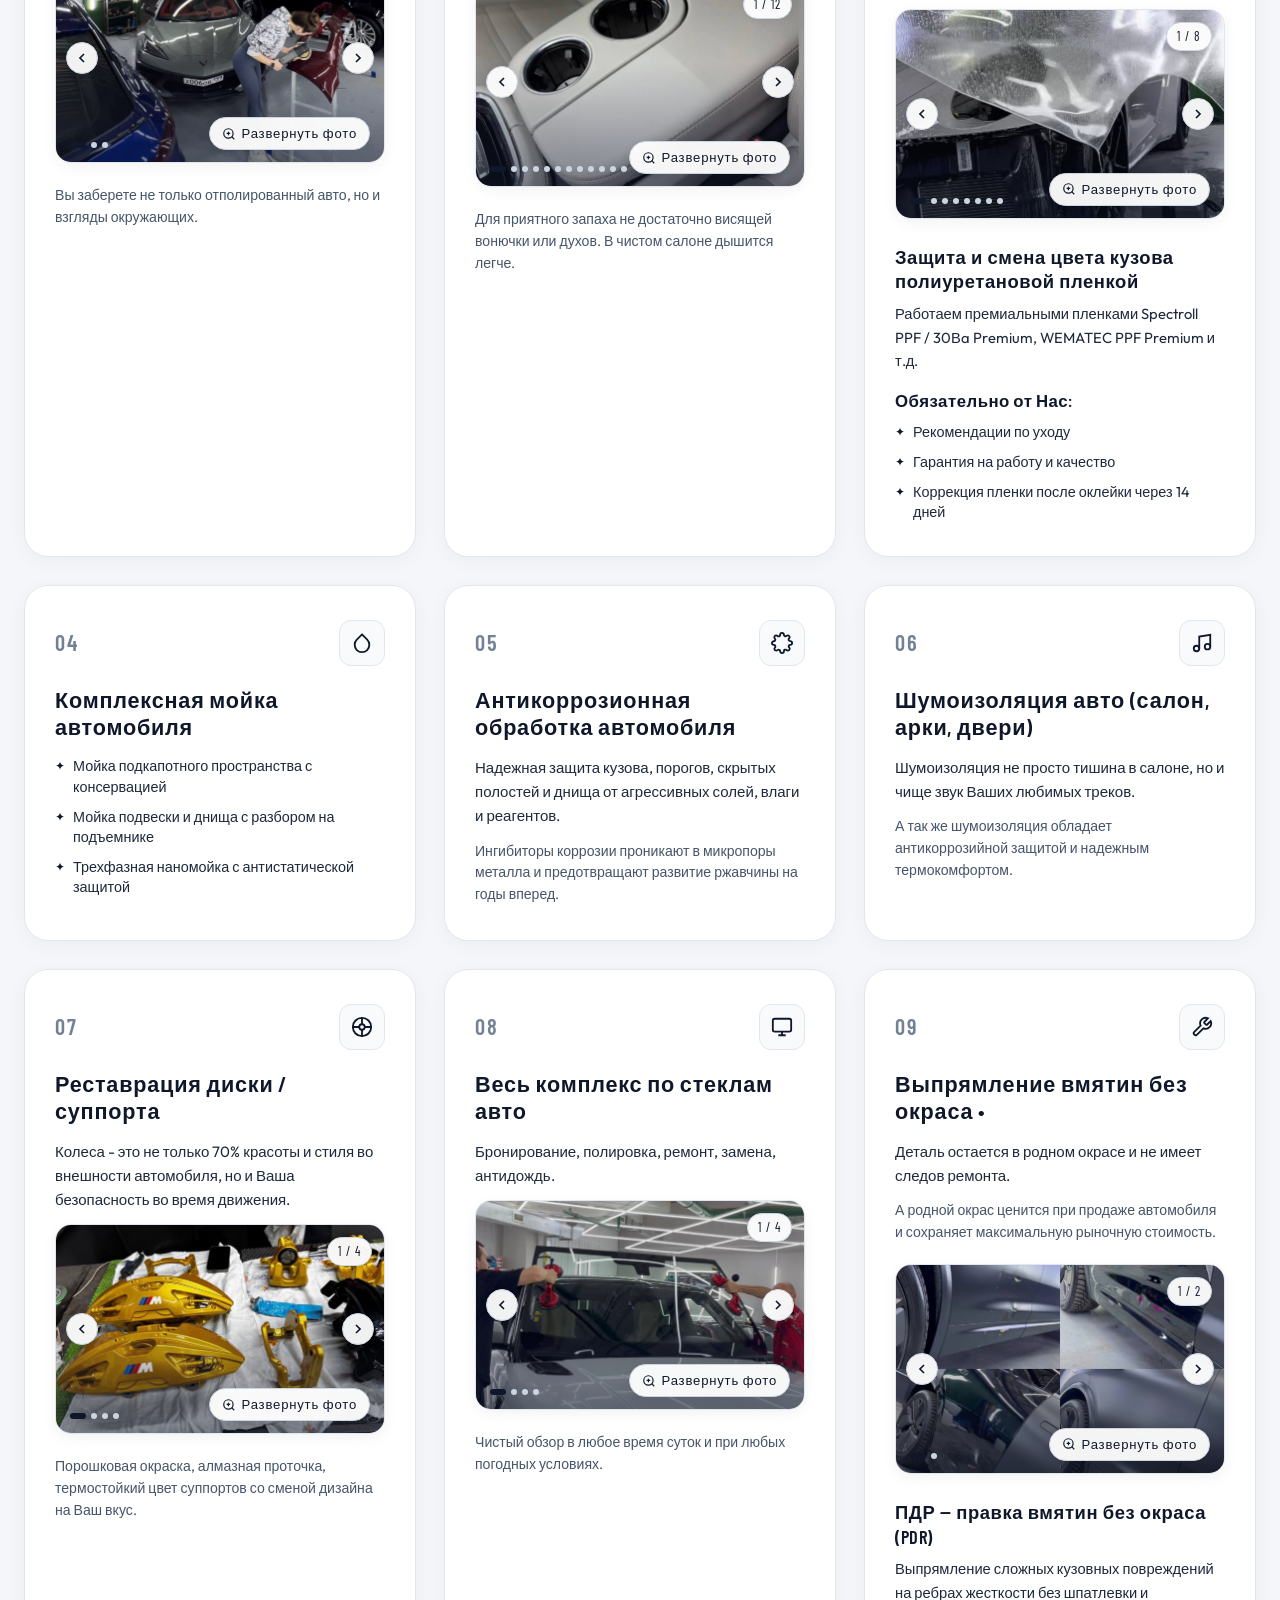
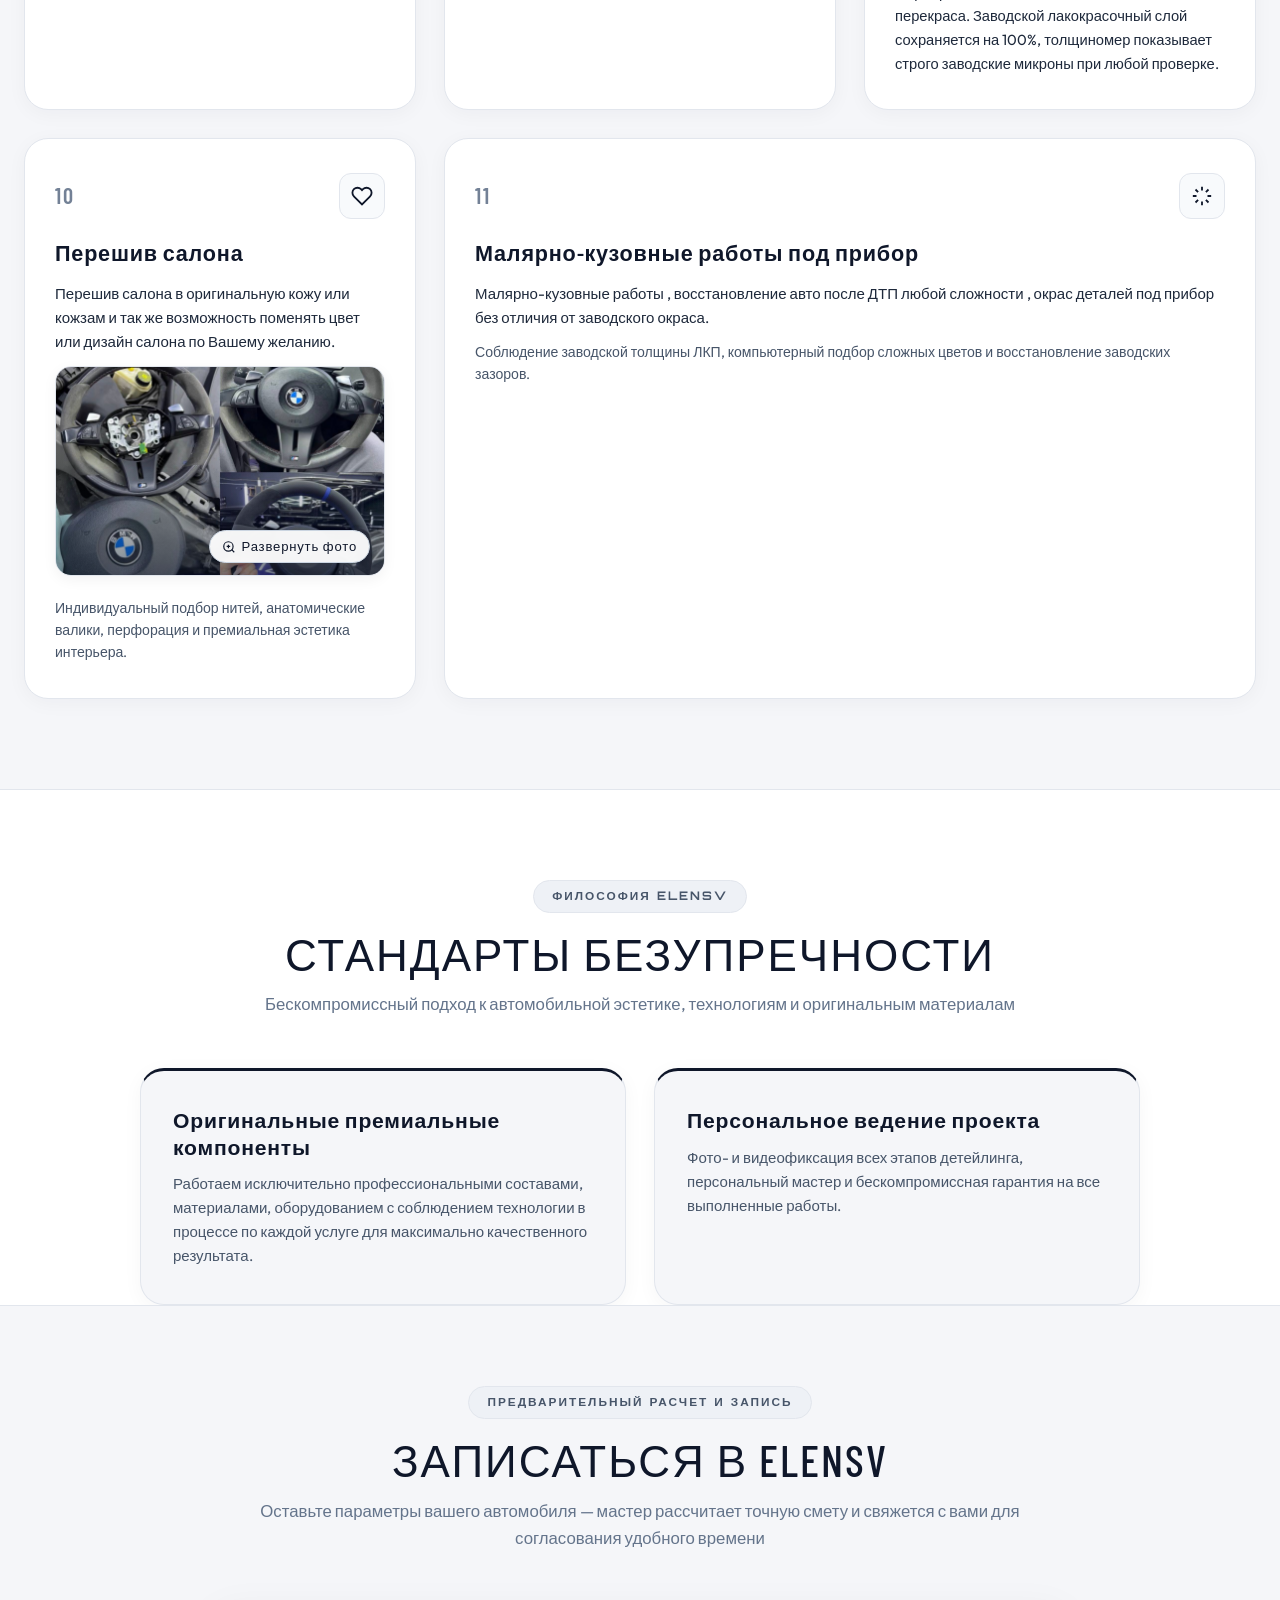
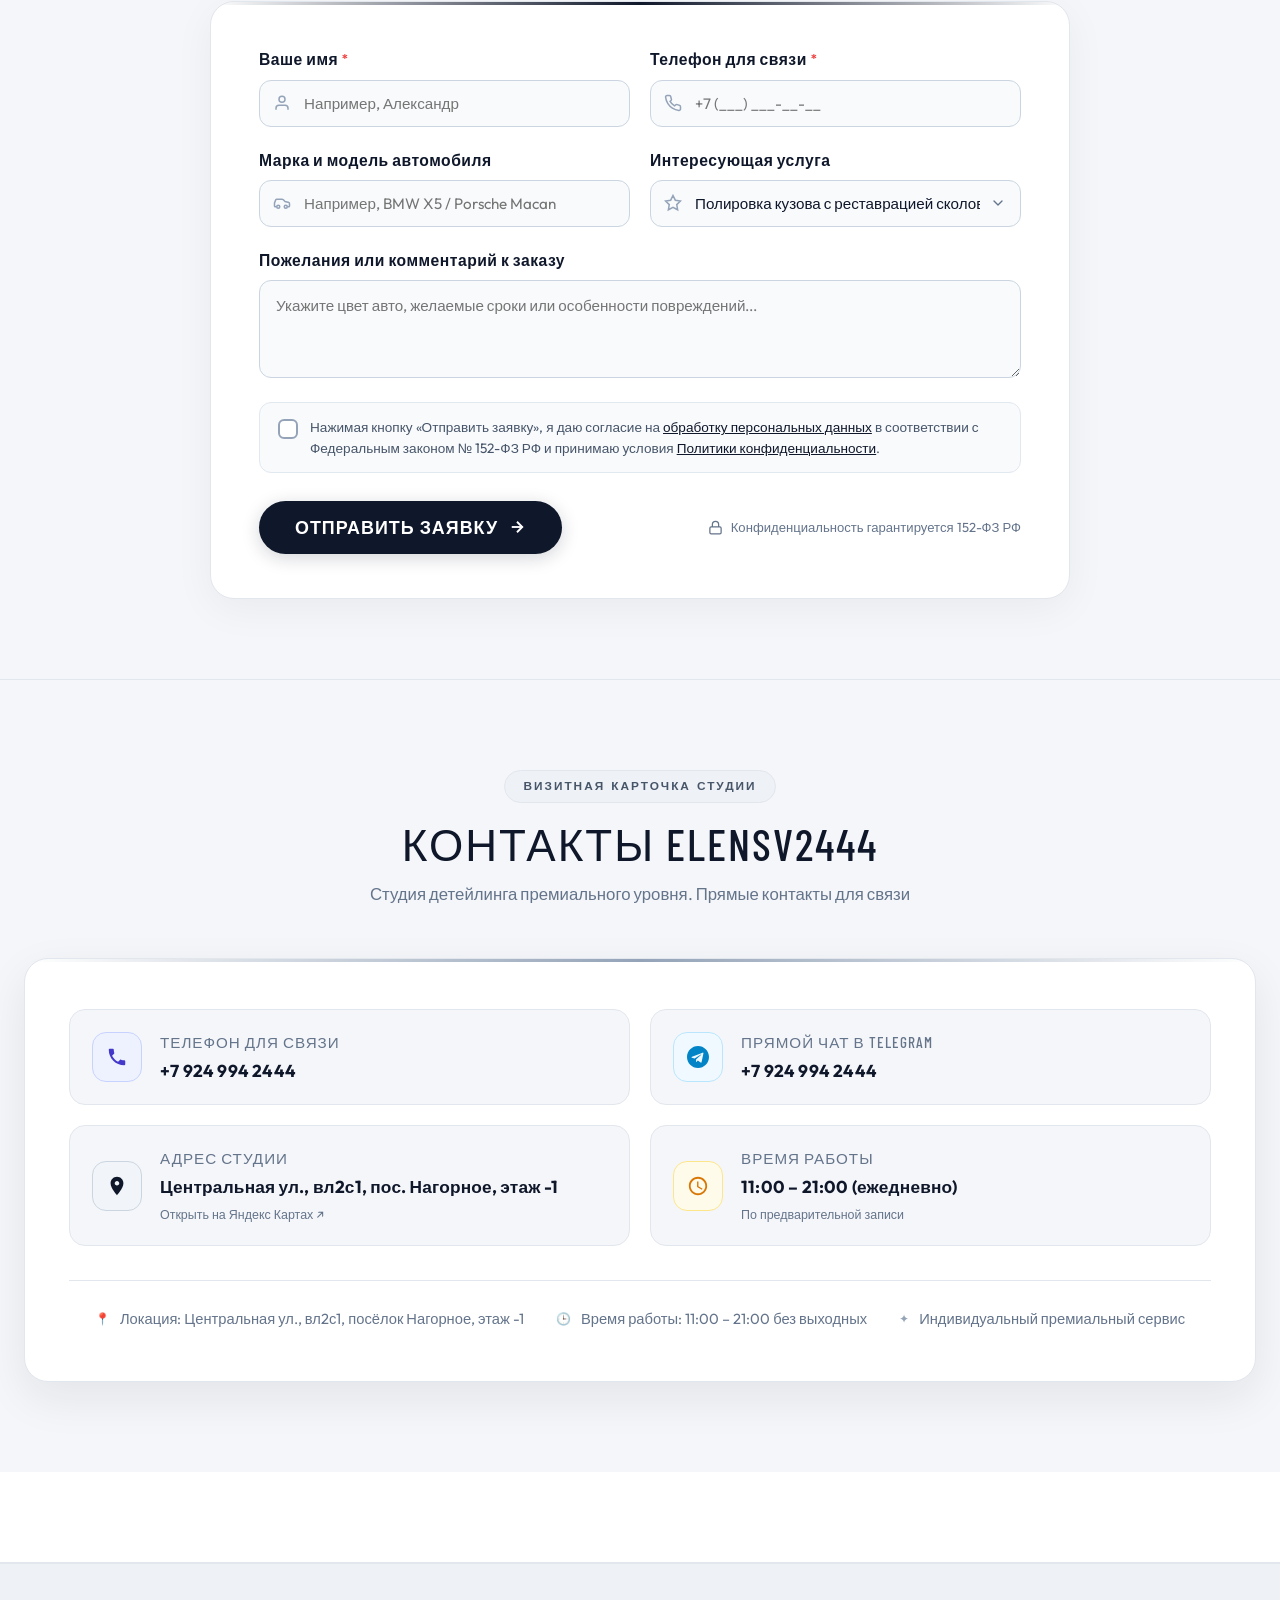
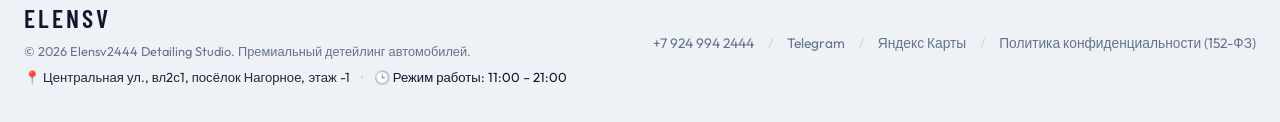
==== commit 407e7623: "Update index.html" ====
--- a/index.html
+++ b/index.html
@@ -11,7 +11,7 @@
   <link rel="preconnect" href="https://fonts.gstatic.com" crossorigin>
   <link href="https://fonts.googleapis.com/css2?family=Barlow+Condensed:wght@300;400;500;600;700&family=Orbitron:wght@600;700;800;900&family=Outfit:wght@300;400;500;600;700&display=swap" rel="stylesheet">
   
-  <link rel="stylesheet" href="style.css?v=2.8">
+  <link rel="stylesheet" href="style.css?v=3.2">
 </head>
 <body>
 
@@ -903,6 +903,6 @@
     </div>
   </div>
 
-  <script src="script.js?v=2.8"></script>
+  <script src="script.js?v=3.2"></script>
 </body>
 </html>
--- a/style.css
+++ b/style.css
@@ -983,6 +983,20 @@
   line-height: 1.6;
 }
 
+.card-extra-obligations {
+  margin-top: 14px;
+}
+
+.card-extra-obligations-title {
+  display: block;
+  font-family: var(--font-condensed);
+  font-size: 1.05rem;
+  font-weight: 600;
+  color: var(--text-pure);
+  letter-spacing: 0.5px;
+  margin-bottom: 8px;
+}
+
 .card-feature-list {
   display: flex;
   flex-direction: column;
@@ -1108,7 +1122,7 @@
 
 .vcard-contacts-row {
   display: grid;
-  grid-template-columns: repeat(3, 1fr);
+  grid-template-columns: repeat(2, 1fr);
   gap: 20px;
   margin-bottom: 20px;
 }
@@ -1948,3 +1962,482 @@
     gap: 14px;
   }
 }
+
+/* ==========================================================================
+   BOOKING & FEEDBACK FORM (152-FZ COMPLIANT)
+   ========================================================================== */
+.booking-block {
+  background: var(--bg-deep);
+  border-top: 1px solid var(--border-subtle);
+  border-bottom: 1px solid var(--border-subtle);
+  padding: 80px 0;
+}
+
+.booking-card {
+  max-width: 860px;
+  margin: 0 auto;
+  background: #ffffff;
+  border: 1px solid var(--border-subtle);
+  border-radius: 24px;
+  padding: 44px 48px;
+  box-shadow: 0 10px 40px rgba(15, 23, 42, 0.05);
+  position: relative;
+  overflow: hidden;
+}
+
+.booking-card::before {
+  content: '';
+  position: absolute;
+  top: 0;
+  left: 0;
+  right: 0;
+  height: 3px;
+  background: linear-gradient(90deg, transparent, #0f172a 50%, transparent);
+}
+
+.form-grid {
+  display: grid;
+  grid-template-columns: repeat(2, 1fr);
+  gap: 20px;
+  margin-bottom: 20px;
+}
+
+.form-group {
+  display: flex;
+  flex-direction: column;
+  gap: 8px;
+}
+
+.form-group-full {
+  margin-bottom: 24px;
+}
+
+.form-label {
+  font-family: var(--font-condensed);
+  font-size: 0.98rem;
+  font-weight: 600;
+  color: var(--text-pure);
+  letter-spacing: 0.5px;
+  display: flex;
+  align-items: center;
+  gap: 4px;
+}
+
+.req-star {
+  color: #ef4444;
+}
+
+.form-input-wrap {
+  position: relative;
+  display: flex;
+  align-items: center;
+}
+
+.form-icon {
+  position: absolute;
+  left: 14px;
+  color: #94a3b8;
+  pointer-events: none;
+  transition: color 0.2s ease;
+}
+
+.form-control {
+  width: 100%;
+  padding: 13px 16px 13px 44px;
+  font-family: var(--font-sans);
+  font-size: 0.95rem;
+  color: var(--text-pure);
+  background: #f8fafc;
+  border: 1px solid #cbd5e1;
+  border-radius: 12px;
+  outline: none;
+  transition: all 0.25s ease;
+}
+
+.form-control:focus {
+  background: #ffffff;
+  border-color: #0f172a;
+  box-shadow: 0 0 0 3px rgba(15, 23, 42, 0.08);
+}
+
+.form-input-wrap:focus-within .form-icon {
+  color: #0f172a;
+}
+
+.form-select {
+  cursor: pointer;
+  appearance: none;
+  background-image: url("data:image/svg+xml,%3Csvg xmlns='http://www.w3.org/2000/svg' width='16' height='16' viewBox='0 0 24 24' fill='none' stroke='%2364748b' stroke-width='2' stroke-linecap='round' stroke-linejoin='round'%3E%3Cpolyline points='6 9 12 15 18 9'%3E%3C/polyline%3E%3C/svg%3E");
+  background-repeat: no-repeat;
+  background-position: right 14px center;
+  padding-right: 40px;
+}
+
+.form-textarea {
+  padding: 14px 16px;
+  resize: vertical;
+  min-height: 90px;
+  line-height: 1.5;
+}
+
+/* 152-FZ Consent checkbox */
+.form-consent-wrap {
+  margin-bottom: 28px;
+  padding: 14px 18px;
+  background: #f8fafc;
+  border: 1px solid #e2e8f0;
+  border-radius: 12px;
+}
+
+.consent-checkbox-label {
+  display: flex;
+  align-items: flex-start;
+  gap: 12px;
+  cursor: pointer;
+  user-select: none;
+}
+
+.consent-input {
+  position: absolute;
+  opacity: 0;
+  cursor: pointer;
+  height: 0;
+  width: 0;
+}
+
+.custom-checkbox {
+  width: 20px;
+  height: 20px;
+  min-width: 20px;
+  border: 2px solid #94a3b8;
+  border-radius: 6px;
+  background: #ffffff;
+  display: flex;
+  align-items: center;
+  justify-content: center;
+  margin-top: 2px;
+  transition: all 0.2s ease;
+}
+
+.consent-input:checked ~ .custom-checkbox {
+  background: #0f172a;
+  border-color: #0f172a;
+}
+
+.consent-input:checked ~ .custom-checkbox::after {
+  content: '';
+  width: 5px;
+  height: 9px;
+  border: solid #ffffff;
+  border-width: 0 2px 2px 0;
+  transform: rotate(45deg);
+  margin-bottom: 2px;
+}
+
+.consent-input:focus ~ .custom-checkbox {
+  box-shadow: 0 0 0 3px rgba(15, 23, 42, 0.15);
+}
+
+.consent-text {
+  font-size: 0.85rem;
+  color: #475569;
+  line-height: 1.5;
+}
+
+.consent-text a {
+  color: #0f172a;
+  text-decoration: underline;
+  font-weight: 500;
+  transition: color 0.2s ease;
+}
+
+.consent-text a:hover {
+  color: #2563eb;
+}
+
+.form-actions-wrap {
+  display: flex;
+  align-items: center;
+  justify-content: space-between;
+  gap: 20px;
+  flex-wrap: wrap;
+}
+
+.btn-submit-booking {
+  display: inline-flex;
+  align-items: center;
+  gap: 10px;
+  background: #0f172a;
+  color: #ffffff;
+  font-family: var(--font-condensed);
+  font-size: 1.12rem;
+  font-weight: 600;
+  letter-spacing: 1px;
+  text-transform: uppercase;
+  padding: 15px 36px;
+  border-radius: var(--radius-pill);
+  border: none;
+  cursor: pointer;
+  transition: all 0.25s ease;
+  box-shadow: 0 4px 18px rgba(15, 23, 42, 0.18);
+}
+
+.btn-submit-booking:hover {
+  background: #1e293b;
+  transform: translateY(-2px);
+  box-shadow: 0 8px 24px rgba(15, 23, 42, 0.25);
+}
+
+.btn-submit-booking:active {
+  transform: translateY(0);
+}
+
+.form-secure-badge {
+  display: flex;
+  align-items: center;
+  gap: 8px;
+  color: #64748b;
+  font-size: 0.82rem;
+}
+
+/* Success modal */
+.booking-success-overlay {
+  position: absolute;
+  top: 0;
+  left: 0;
+  width: 100%;
+  height: 100%;
+  background: rgba(255, 255, 255, 0.98);
+  backdrop-filter: blur(8px);
+  -webkit-backdrop-filter: blur(8px);
+  z-index: 20;
+  display: flex;
+  align-items: center;
+  justify-content: center;
+  padding: 24px;
+  opacity: 0;
+  pointer-events: none;
+  transition: opacity 0.3s ease;
+}
+
+.booking-success-overlay.active {
+  opacity: 1;
+  pointer-events: auto;
+}
+
+.booking-success-card {
+  max-width: 480px;
+  text-align: center;
+  display: flex;
+  flex-direction: column;
+  align-items: center;
+}
+
+.success-icon-wrap {
+  width: 64px;
+  height: 64px;
+  border-radius: 50%;
+  background: #ecfdf5;
+  color: #059669;
+  border: 2px solid #a7f3d0;
+  display: flex;
+  align-items: center;
+  justify-content: center;
+  margin-bottom: 18px;
+}
+
+.success-title {
+  font-family: var(--font-condensed);
+  font-size: 1.6rem;
+  font-weight: 700;
+  color: #0f172a;
+  letter-spacing: 0.5px;
+  margin-bottom: 10px;
+}
+
+.success-desc {
+  font-size: 0.94rem;
+  color: #475569;
+  line-height: 1.6;
+  margin-bottom: 24px;
+}
+
+.success-actions {
+  display: flex;
+  align-items: center;
+  gap: 12px;
+  flex-wrap: wrap;
+  justify-content: center;
+}
+
+.btn-success-close {
+  padding: 12px 28px;
+  border-radius: var(--radius-pill);
+  background: #0f172a;
+  color: #ffffff;
+  border: none;
+  font-family: var(--font-condensed);
+  font-size: 1rem;
+  font-weight: 600;
+  letter-spacing: 0.5px;
+  cursor: pointer;
+  transition: all 0.2s ease;
+}
+
+.btn-success-close:hover {
+  background: #1e293b;
+}
+
+.btn-success-tg {
+  display: inline-flex;
+  align-items: center;
+  gap: 8px;
+  padding: 12px 22px;
+  border-radius: var(--radius-pill);
+  background: #f0f9ff;
+  border: 1px solid #bae6fd;
+  color: #0284c7;
+  text-decoration: none;
+  font-family: var(--font-condensed);
+  font-size: 0.95rem;
+  font-weight: 600;
+  transition: all 0.2s ease;
+}
+
+.btn-success-tg:hover {
+  background: #0284c7;
+  color: #ffffff;
+}
+
+/* ==========================================================================
+   COOKIE CONSENT FLOATING BANNER
+   ========================================================================== */
+.cookie-banner {
+  position: fixed;
+  bottom: 0;
+  left: 0;
+  width: 100%;
+  background: rgba(255, 255, 255, 0.96);
+  backdrop-filter: blur(16px);
+  -webkit-backdrop-filter: blur(16px);
+  border-top: 1px solid #cbd5e1;
+  box-shadow: 0 -8px 30px rgba(15, 23, 42, 0.1);
+  padding: 18px 0;
+  z-index: 2500;
+  transform: translateY(100%);
+  opacity: 0;
+  visibility: hidden;
+  transition: transform 0.4s cubic-bezier(0.16, 1, 0.3, 1), opacity 0.4s ease, visibility 0.4s ease;
+}
+
+.cookie-banner.show {
+  transform: translateY(0);
+  opacity: 1;
+  visibility: visible;
+}
+
+.cookie-banner-inner {
+  display: flex;
+  align-items: center;
+  justify-content: space-between;
+  gap: 24px;
+}
+
+.cookie-text-wrap {
+  display: flex;
+  align-items: center;
+  gap: 14px;
+  flex: 1;
+}
+
+.cookie-icon {
+  font-size: 1.8rem;
+  flex-shrink: 0;
+}
+
+.cookie-message {
+  font-size: 0.88rem;
+  color: #334155;
+  line-height: 1.5;
+  margin: 0;
+}
+
+.cookie-message a {
+  color: #0f172a;
+  text-decoration: underline;
+  font-weight: 600;
+}
+
+.cookie-actions {
+  display: flex;
+  align-items: center;
+  gap: 12px;
+  flex-shrink: 0;
+}
+
+.btn-cookie-accept {
+  background: #0f172a;
+  color: #ffffff;
+  border: none;
+  border-radius: var(--radius-pill);
+  padding: 10px 22px;
+  font-family: var(--font-condensed);
+  font-size: 0.95rem;
+  font-weight: 600;
+  letter-spacing: 0.5px;
+  cursor: pointer;
+  transition: all 0.25s ease;
+}
+
+.btn-cookie-accept:hover {
+  background: #1e293b;
+  transform: translateY(-1px);
+}
+
+.btn-cookie-details {
+  color: #64748b;
+  font-size: 0.88rem;
+  font-weight: 500;
+  text-decoration: none;
+  padding: 8px 12px;
+  transition: color 0.2s ease;
+}
+
+.btn-cookie-details:hover {
+  color: #0f172a;
+}
+
+@media (max-width: 768px) {
+  .booking-card {
+    padding: 28px 18px;
+    border-radius: 18px;
+  }
+  .form-grid {
+    grid-template-columns: 1fr;
+    gap: 16px;
+  }
+  .form-actions-wrap {
+    flex-direction: column;
+    align-items: stretch;
+  }
+  .btn-submit-booking {
+    justify-content: center;
+    width: 100%;
+  }
+  .form-secure-badge {
+    justify-content: center;
+  }
+  .cookie-banner-inner {
+    flex-direction: column;
+    align-items: flex-start;
+    gap: 14px;
+  }
+  .cookie-actions {
+    width: 100%;
+    justify-content: space-between;
+  }
+  .btn-cookie-accept {
+    flex: 1;
+    text-align: center;
+  }
+}
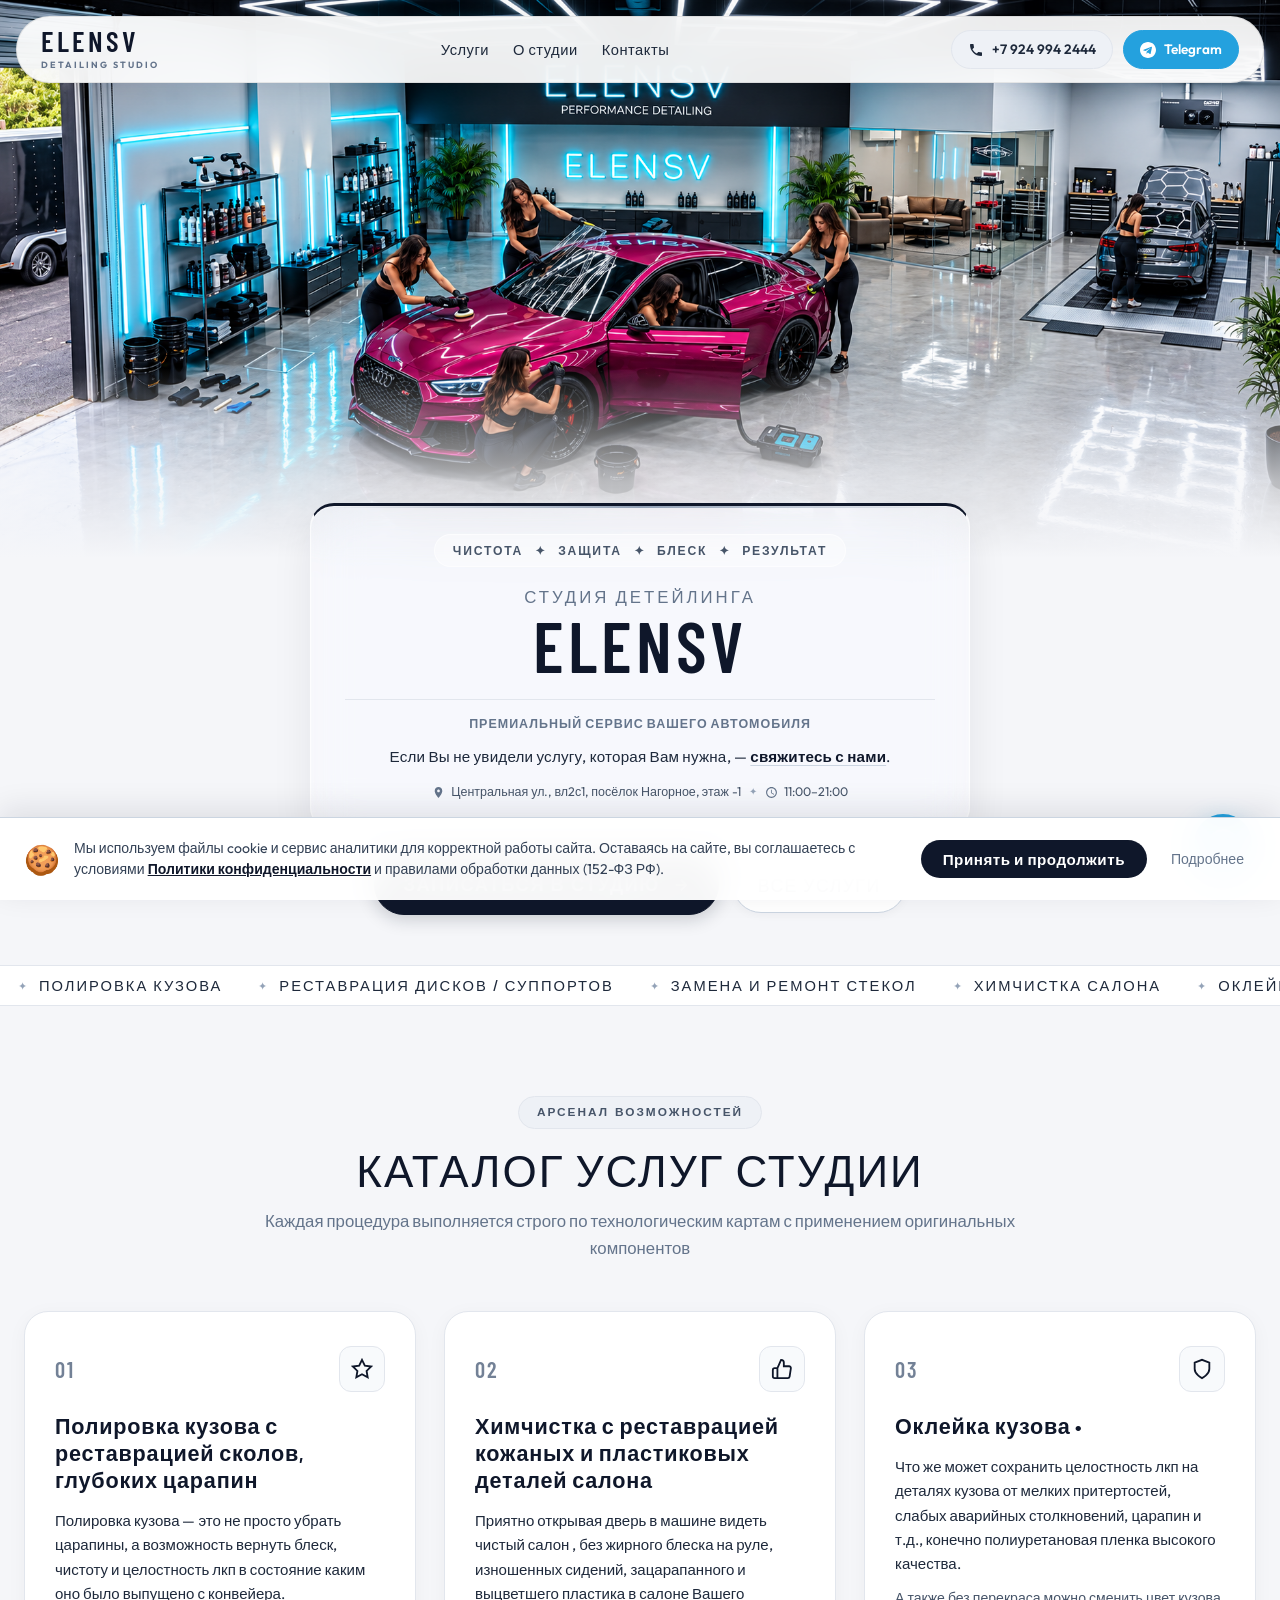
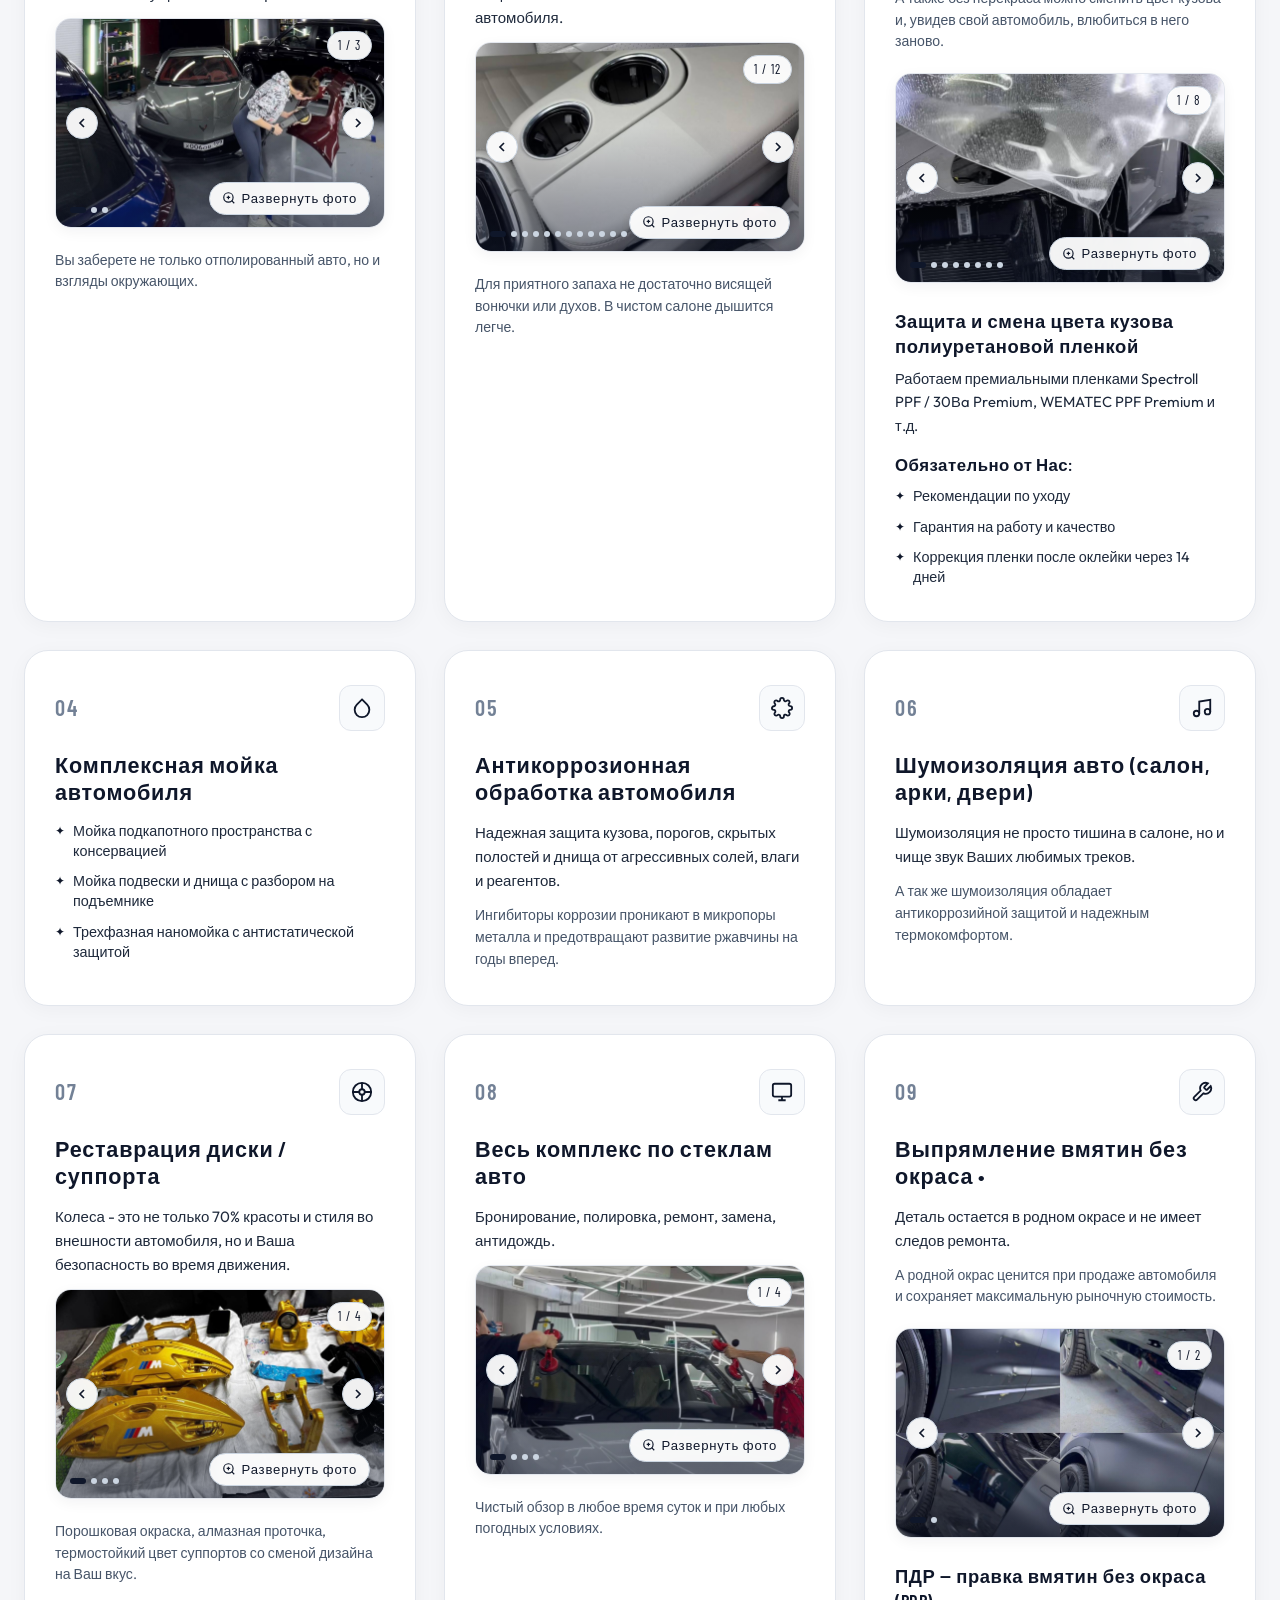
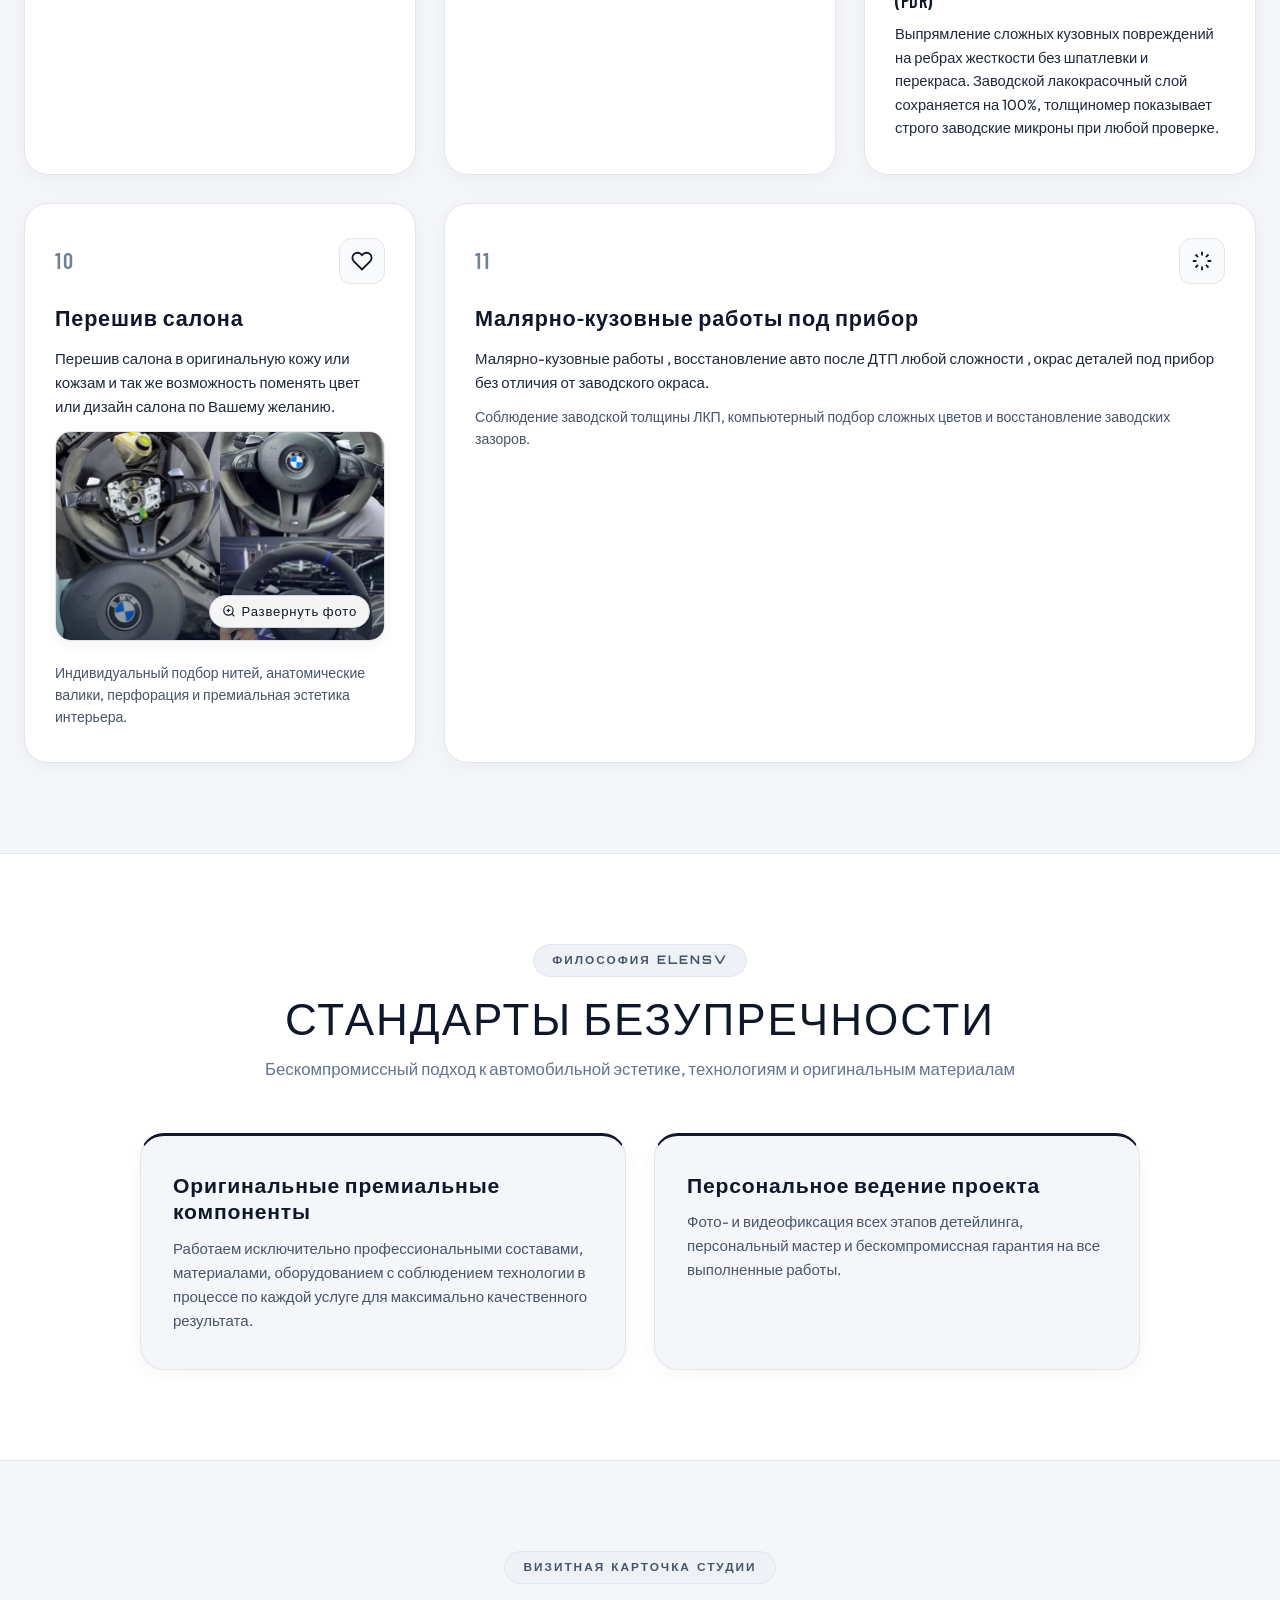
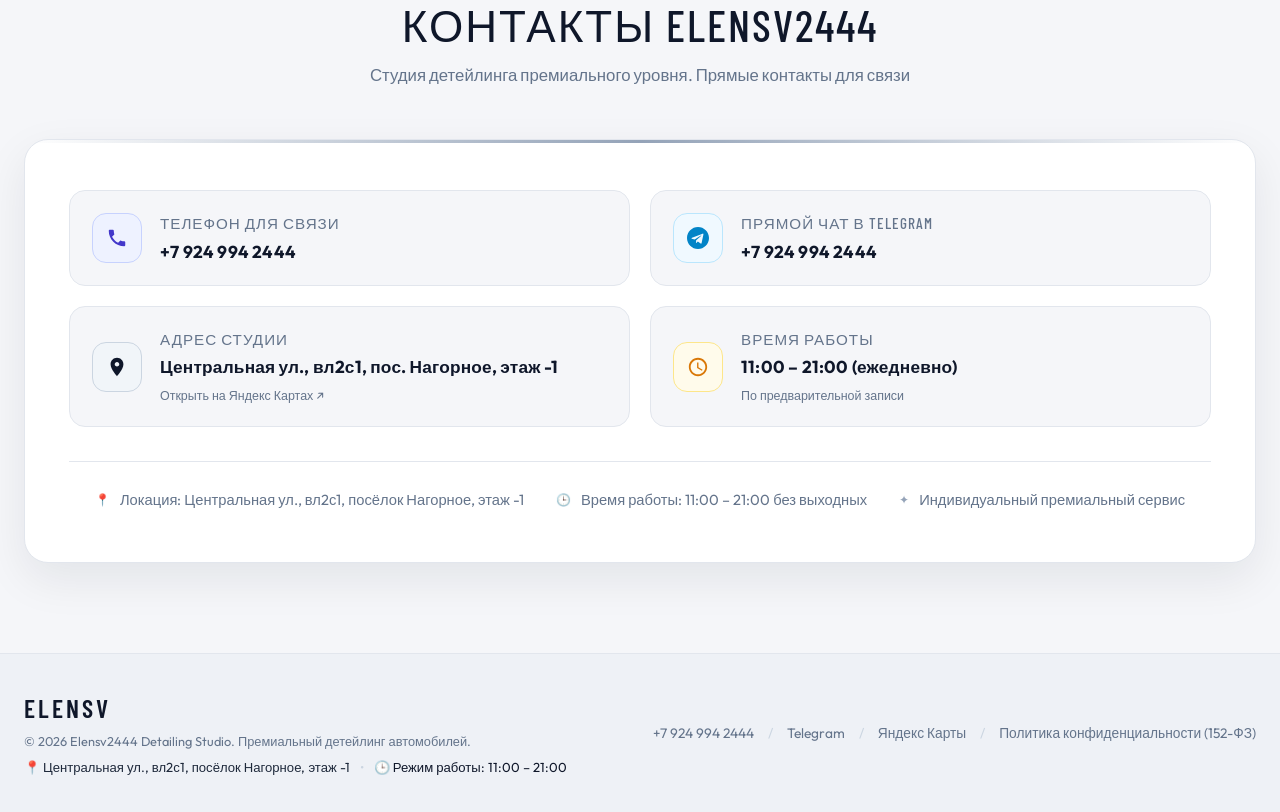
==== commit 559a7b05: "Update index.html" ====
--- a/index.html
+++ b/index.html
@@ -11,7 +11,7 @@
   <link rel="preconnect" href="https://fonts.gstatic.com" crossorigin>
   <link href="https://fonts.googleapis.com/css2?family=Barlow+Condensed:wght@300;400;500;600;700&family=Orbitron:wght@600;700;800;900&family=Outfit:wght@300;400;500;600;700&display=swap" rel="stylesheet">
   
-  <link rel="stylesheet" href="style.css?v=3.2">
+  <link rel="stylesheet" href="style.css?v=3.3">
 </head>
 <body>
 
@@ -27,7 +27,6 @@
 
       <nav class="capsule-nav" id="navMenu">
         <a href="#services" class="nav-item">Услуги</a>
-        <a href="#booking" class="nav-item">Запись</a>
         <a href="#advantages" class="nav-item">О студии</a>
         <a href="#contacts" class="nav-item">Контакты</a>
         <div class="nav-drawer-footer">
@@ -125,8 +124,8 @@
           </div>
 
           <div class="hud-actions-row">
-            <a href="#booking" class="btn-hero-primary">
-              <span>Записаться на детейлинг</span>
+            <a href="#contacts" class="btn-hero-primary">
+              <span>Записаться в студию</span>
               <svg viewBox="0 0 24 24" width="18" height="18" fill="none" stroke="currentColor" stroke-width="2.5">
                 <path d="M5 12h14M12 5l7 7-7 7"/>
               </svg>
@@ -635,117 +634,6 @@
           </div>
         </div>
       </div>
-    <!-- BOOKING & FEEDBACK FORM SECTION (ОНЛАЙН-ЗАПИСЬ И РАСЧЕТ СТОИМОСТИ 152-ФЗ) -->
-    <section class="section-block booking-block" id="booking">
-      <div class="site-container">
-        
-        <div class="block-header">
-          <div class="header-badge">ПРЕДВАРИТЕЛЬНЫЙ РАСЧЕТ И ЗАПИСЬ</div>
-          <h2 class="header-title">ЗАПИСАТЬСЯ В <span class="neon-text">ELENSV</span></h2>
-          <p class="header-desc">Оставьте параметры вашего автомобиля — мастер рассчитает точную смету и свяжется с вами для согласования удобного времени</p>
-        </div>
-
-        <div class="booking-card">
-          <form class="booking-form" id="bookingForm" novalidate>
-            <div class="form-grid">
-              
-              <div class="form-group">
-                <label for="clientName" class="form-label">Ваше имя <span class="req-star">*</span></label>
-                <div class="form-input-wrap">
-                  <svg viewBox="0 0 24 24" width="18" height="18" fill="none" stroke="currentColor" stroke-width="2" class="form-icon"><path d="M20 21v-2a4 4 0 0 0-4-4H8a4 4 0 0 0-4 4v2"/><circle cx="12" cy="7" r="4"/></svg>
-                  <input type="text" id="clientName" name="name" class="form-control" placeholder="Например, Александр" required autocomplete="name">
-                </div>
-              </div>
-
-              <div class="form-group">
-                <label for="clientPhone" class="form-label">Телефон для связи <span class="req-star">*</span></label>
-                <div class="form-input-wrap">
-                  <svg viewBox="0 0 24 24" width="18" height="18" fill="none" stroke="currentColor" stroke-width="2" class="form-icon"><path d="M22 16.92v3a2 2 0 0 1-2.18 2 19.79 19.79 0 0 1-8.63-3.07 19.5 19.5 0 0 1-6-6 19.79 19.79 0 0 1-3.07-8.67A2 2 0 0 1 4.11 2h3a2 2 0 0 1 2 1.72 12.84 12.84 0 0 0 .7 2.81 2 2 0 0 1-.45 2.11L8.09 9.91a16 16 0 0 0 6 6l1.27-1.27a2 2 0 0 1 2.11-.45 12.84 12.84 0 0 0 2.81.7A2 2 0 0 1 22 16.92z"/></svg>
-                  <input type="tel" id="clientPhone" name="phone" class="form-control" placeholder="+7 (___) ___-__-__" required autocomplete="tel">
-                </div>
-              </div>
-
-              <div class="form-group">
-                <label for="clientCar" class="form-label">Марка и модель автомобиля</label>
-                <div class="form-input-wrap">
-                  <svg viewBox="0 0 24 24" width="18" height="18" fill="none" stroke="currentColor" stroke-width="2" class="form-icon"><path d="M19 17h2c.6 0 1-.4 1-1v-3c0-.9-.7-1.7-1.5-1.9C18.7 10.6 16 10 16 10s-1.3-1.4-2.2-2.3c-.5-.4-1.1-.7-1.8-.7H5c-.6 0-1.1.4-1.4.9L2 12v4c0 .6.4 1 1 1h2"/><circle cx="7" cy="17" r="2"/><circle cx="17" cy="17" r="2"/></svg>
-                  <input type="text" id="clientCar" name="car" class="form-control" placeholder="Например, BMW X5 / Porsche Macan">
-                </div>
-              </div>
-
-              <div class="form-group">
-                <label for="clientService" class="form-label">Интересующая услуга</label>
-                <div class="form-input-wrap">
-                  <svg viewBox="0 0 24 24" width="18" height="18" fill="none" stroke="currentColor" stroke-width="2" class="form-icon"><polygon points="12 2 15.09 8.26 22 9.27 17 14.14 18.18 21.02 12 17.77 5.82 21.02 7 14.14 2 9.27 8.91 8.26 12 2"/></svg>
-                  <select id="clientService" name="service" class="form-control form-select">
-                    <option value="Полировка кузова с реставрацией сколов">Полировка кузова с реставрацией сколов</option>
-                    <option value="Оклейка кузова полиуретаном (защита / смена цвета)">Оклейка кузова полиуретаном (защита / смена цвета)</option>
-                    <option value="ПДР — выпрямление вмятин без окраса (PDR)">ПДР — выпрямление вмятин без окраса (PDR)</option>
-                    <option value="Химчистка и реставрация кожи/пластика">Химчистка и реставрация кожи/пластика</option>
-                    <option value="Реставрация дисков / покраска суппортов">Реставрация дисков / покраска суппортов</option>
-                    <option value="Весь комплекс по стеклам (бронирование, полировка, замена)">Весь комплекс по стеклам (бронирование, полировка, замена)</option>
-                    <option value="Перешив салона и анатомического руля">Перешив салона и анатомического руля</option>
-                    <option value="Комплексная мойка авто (подвеска, днище, подкапотка)">Комплексная мойка авто (подвеска, днище, подкапотка)</option>
-                    <option value="Малярно-кузовные работы под прибор">Малярно-кузовные работы под прибор</option>
-                    <option value="Полный детейлинг-комплекс под ключ">Полный детейлинг-комплекс под ключ</option>
-                    <option value="Консультация мастера">Консультация мастера</option>
-                  </select>
-                </div>
-              </div>
-
-            </div>
-
-            <div class="form-group form-group-full">
-              <label for="clientComment" class="form-label">Пожелания или комментарий к заказу</label>
-              <textarea id="clientComment" name="comment" rows="3" class="form-control form-textarea" placeholder="Укажите цвет авто, желаемые сроки или особенности повреждений..."></textarea>
-            </div>
-
-            <!-- 152-FZ MANDATORY CONSENT CHECKBOX -->
-            <div class="form-consent-wrap">
-              <label class="consent-checkbox-label">
-                <input type="checkbox" id="pdConsent" name="consent" required class="consent-input">
-                <span class="custom-checkbox"></span>
-                <span class="consent-text">
-                  Нажимая кнопку «Отправить заявку», я даю согласие на <a href="privacy.html" target="_blank">обработку персональных данных</a> в соответствии с Федеральным законом № 152-ФЗ РФ и принимаю условия <a href="privacy.html" target="_blank">Политики конфиденциальности</a>.
-                </span>
-              </label>
-            </div>
-
-            <div class="form-actions-wrap">
-              <button type="submit" class="btn-submit-booking" id="submitBookingBtn">
-                <span class="btn-submit-txt">Отправить заявку</span>
-                <svg viewBox="0 0 24 24" width="18" height="18" fill="none" stroke="currentColor" stroke-width="2.5"><line x1="5" y1="12" x2="19" y2="12"/><polyline points="12 5 19 12 12 19"/></svg>
-              </button>
-              
-              <div class="form-secure-badge">
-                <svg viewBox="0 0 24 24" width="15" height="15" fill="none" stroke="currentColor" stroke-width="2"><rect x="3" y="11" width="18" height="11" rx="2" ry="2"/><path d="M7 11V7a5 5 0 0 1 10 0v4"/></svg>
-                <span>Конфиденциальность гарантируется 152-ФЗ РФ</span>
-              </div>
-            </div>
-
-          </form>
-
-          <!-- SUCCESS STATE OVERLAY -->
-          <div class="booking-success-overlay" id="bookingSuccessModal">
-            <div class="booking-success-card">
-              <div class="success-icon-wrap">
-                <svg viewBox="0 0 24 24" width="36" height="36" fill="none" stroke="currentColor" stroke-width="2.5"><polyline points="20 6 9 17 4 12"/></svg>
-              </div>
-              <h3 class="success-title">Заявка успешно принята!</h3>
-              <p class="success-desc">Спасибо за обращение в ELENSV. Мастер студии свяжется с вами по указанному телефону в течение 15 минут для расчета стоимости и согласования времени визита.</p>
-              <div class="success-actions">
-                <button type="button" class="btn-success-close" id="closeSuccessBtn">Отлично</button>
-                <a href="https://t.me/+79249942444" target="_blank" class="btn-success-tg">
-                  <svg viewBox="0 0 24 24" width="16" height="16" fill="currentColor"><path d="M12 0C5.373 0 0 5.373 0 12s5.373 12 12 12 12-5.373 12-12S18.627 0 12 0zm5.894 8.221l-1.97 9.28c-.145.658-.537.818-1.084.508l-3-2.21-1.446 1.394c-.16.16-.295.295-.605.295l.213-3.053 5.56-5.023c.242-.213-.054-.333-.373-.121l-6.871 4.326-2.962-.924c-.643-.204-.657-.643.136-.953l11.57-4.461c.537-.196 1.006.128.832.942z"/></svg>
-                  <span>Написать в Telegram студии</span>
-                </a>
-              </div>
-            </div>
-          </div>
-
-        </div>
-
-      </div>
     </section>
 
     <!-- CONTACTS SECTION — DIGITAL BUSINESS CARD (ВИЗИТКА) -->
@@ -903,6 +791,6 @@
     </div>
   </div>
 
-  <script src="script.js?v=3.2"></script>
+  <script src="script.js?v=3.3"></script>
 </body>
 </html>
--- a/style.css
+++ b/style.css
@@ -333,22 +333,21 @@
    ========================================================================== */
 .hero-cinematic {
   position: relative;
-  min-height: 100vh;
+  min-height: auto;
   display: flex;
   flex-direction: column;
-  justify-content: flex-end;
-  padding-top: 110px;
+  justify-content: flex-start;
+  padding-top: 0;
   padding-bottom: 50px;
+  overflow: visible;
+  background: var(--bg-deep);
+}
+
+.hero-visual-stage {
+  position: relative;
+  width: 100%;
+  height: clamp(500px, 62vh, 700px);
   overflow: hidden;
-  background: var(--bg-deep);
-}
-
-.hero-visual-stage {
-  position: absolute;
-  top: 0;
-  left: 0;
-  width: 100%;
-  height: 100%;
   z-index: 1;
 }
 
@@ -366,8 +365,8 @@
   bottom: 0;
   left: 0;
   width: 100%;
-  height: 38%;
-  background: linear-gradient(to bottom, transparent 0%, rgba(245, 246, 249, 0.65) 55%, var(--bg-deep) 100%);
+  height: 34%;
+  background: linear-gradient(to bottom, transparent 0%, rgba(245, 246, 249, 0.75) 60%, var(--bg-deep) 100%);
   pointer-events: none;
 }
 
@@ -381,28 +380,34 @@
 
 .hero-floating-hud {
   position: relative;
-  z-index: 3;
-  width: 100%;
+  z-index: 4;
+  width: 100%;
+  margin-top: -55px;
 }
 
 .hud-container {
   max-width: 1300px;
+  width: 100%;
   margin: 0 auto;
   padding: 0 24px;
-}
-
-/* Executive Brand Plaque */
+  display: flex;
+  flex-direction: column;
+  align-items: center;
+}
+
+/* Executive Brand Plaque (Liquid Glass / Transparent) */
 .hero-brand-frame {
   max-width: 660px;
-  background: rgba(255, 255, 255, 0.94);
-  backdrop-filter: blur(24px);
-  -webkit-backdrop-filter: blur(24px);
-  border: 1px solid rgba(0, 0, 0, 0.08);
+  width: 100%;
+  margin: 0 auto 24px;
+  background: rgba(255, 255, 255, 0.25);
+  backdrop-filter: blur(24px) saturate(190%);
+  -webkit-backdrop-filter: blur(24px) saturate(190%);
+  border: 1px solid rgba(255, 255, 255, 0.65);
   border-top: 3px solid var(--accent-graphite);
   border-radius: var(--radius-lg);
   padding: 28px 34px;
-  box-shadow: 0 20px 50px rgba(15, 23, 42, 0.12);
-  margin-bottom: 24px;
+  box-shadow: 0 16px 40px rgba(15, 23, 42, 0.08), inset 0 1px 1px rgba(255, 255, 255, 0.85);
   position: relative;
   overflow: hidden;
   display: flex;
@@ -425,8 +430,10 @@
   align-items: center;
   justify-content: center;
   gap: 10px;
-  background: var(--bg-subtle);
-  border: 1px solid var(--border-subtle);
+  background: rgba(255, 255, 255, 0.3);
+  border: 1px solid rgba(255, 255, 255, 0.6);
+  backdrop-filter: blur(12px);
+  -webkit-backdrop-filter: blur(12px);
   border-radius: var(--radius-pill);
   padding: 6px 18px;
   margin: 0 auto 16px;
@@ -560,9 +567,12 @@
 .hud-actions-row {
   display: flex;
   align-items: center;
+  justify-content: center;
   flex-wrap: wrap;
   gap: 14px;
   max-width: 660px;
+  width: 100%;
+  margin: 0 auto;
 }
 
 .btn-hero-primary {
@@ -1511,6 +1521,22 @@
 
 /* Tablet & Smaller Laptops */
 @media (max-width: 1140px) {
+  .hud-container {
+    align-items: center;
+    padding: 0 20px;
+  }
+
+  .hero-brand-frame {
+    margin-left: auto;
+    margin-right: auto;
+    max-width: 620px;
+  }
+
+  .hud-actions-row {
+    justify-content: center;
+    max-width: 620px;
+  }
+
   .cyber-header {
     top: 12px;
     padding: 0 12px;
@@ -1787,13 +1813,18 @@
   }
 
   .hero-brand-frame {
+    background: rgba(255, 255, 255, 0.32);
+    backdrop-filter: blur(20px) saturate(180%);
+    -webkit-backdrop-filter: blur(20px) saturate(180%);
+    border: 1px solid rgba(255, 255, 255, 0.65);
+    border-top: 3px solid var(--accent-graphite);
     padding: 24px 18px;
     border-radius: 18px;
     margin-bottom: 16px;
     max-width: 100%;
     align-items: center;
     text-align: center;
-    box-shadow: 0 12px 35px rgba(15, 23, 42, 0.08);
+    box-shadow: 0 12px 35px rgba(15, 23, 42, 0.06), inset 0 1px 1px rgba(255, 255, 255, 0.8);
   }
 
   /* Hide duplicate motto pill inside the card on mobile */
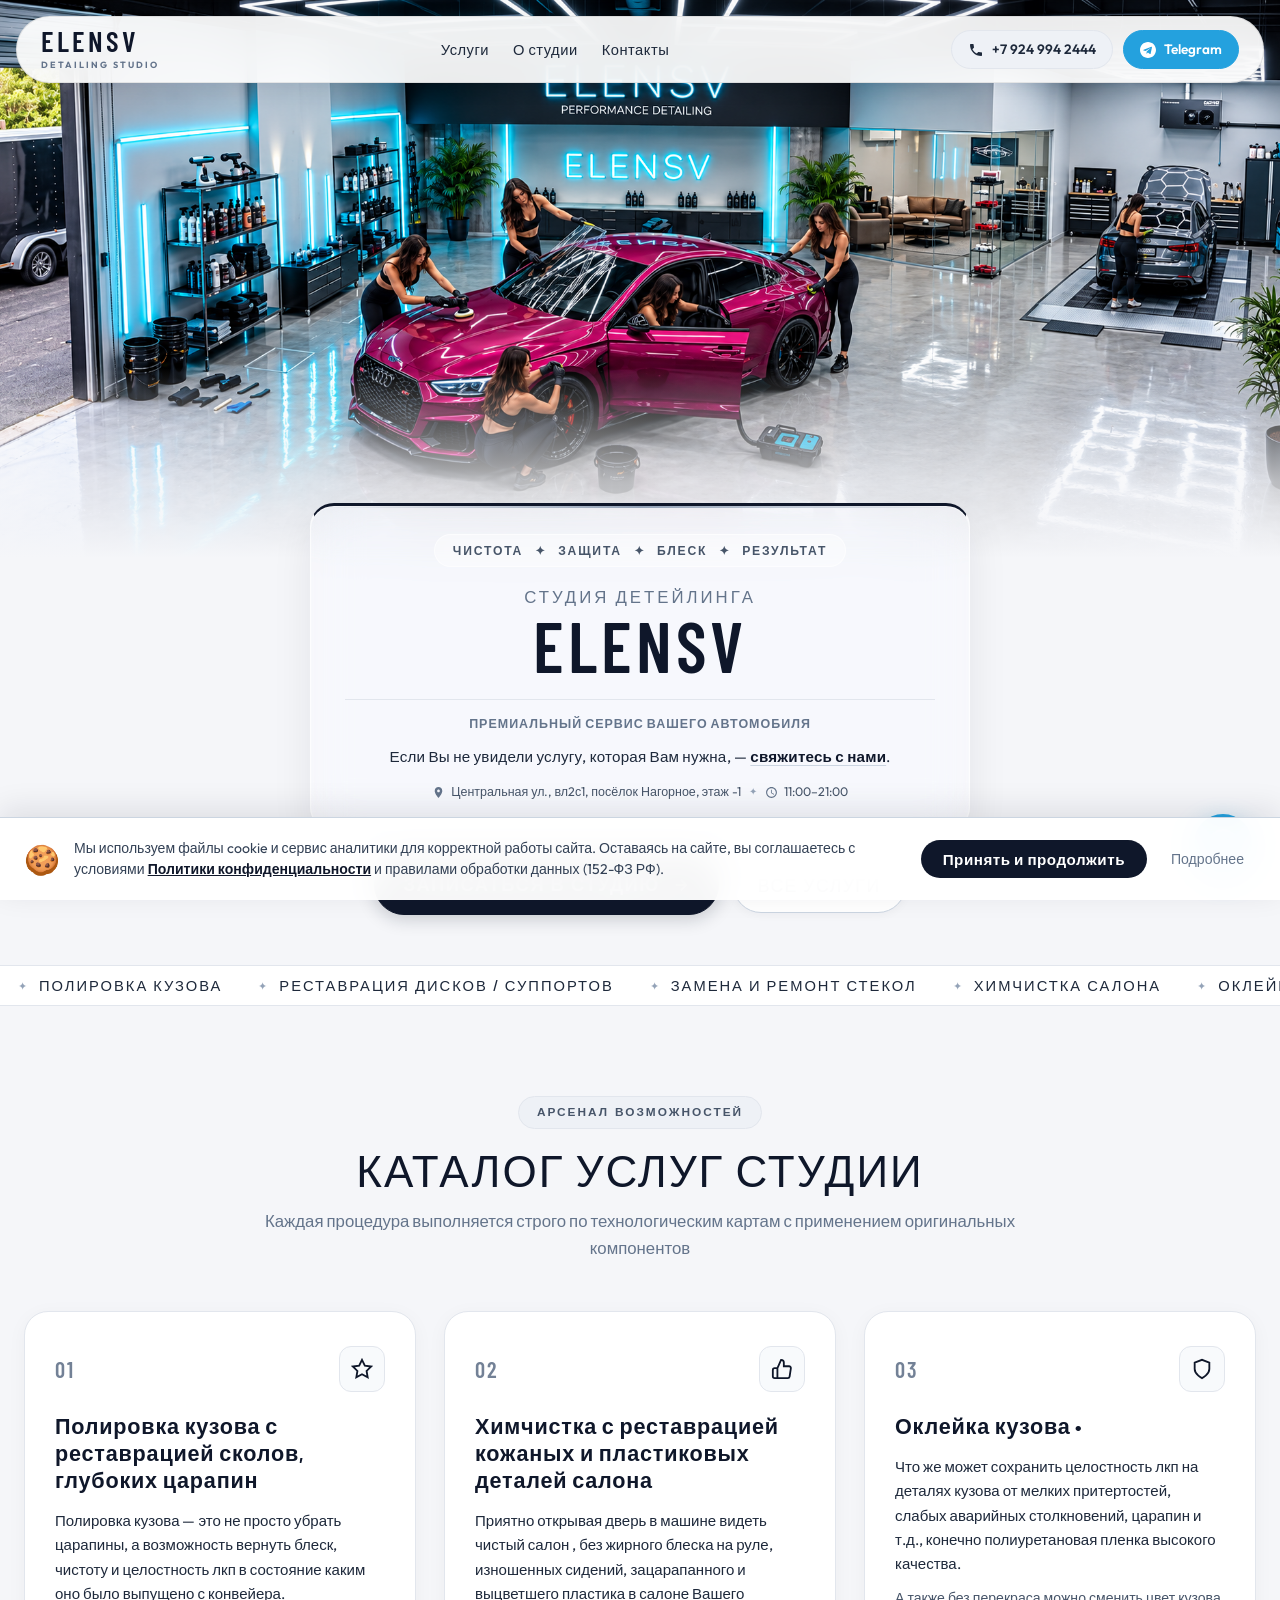
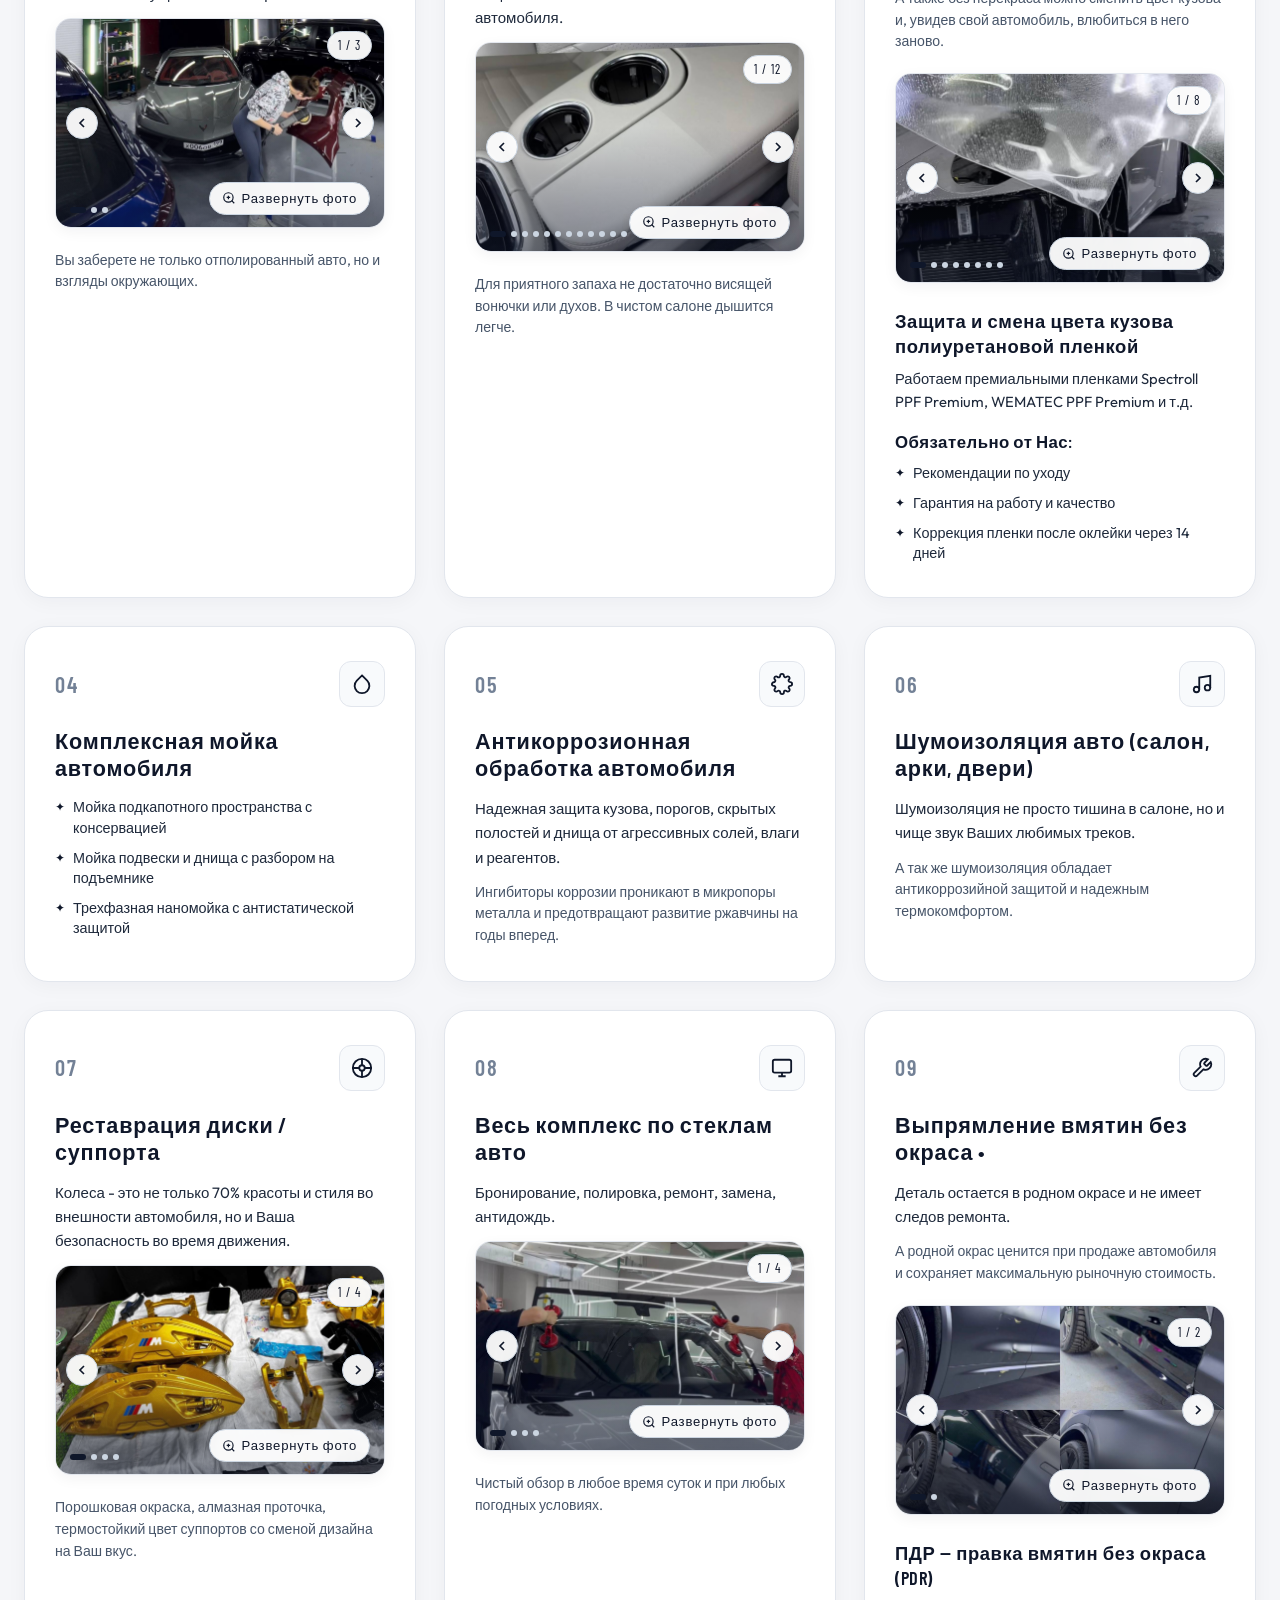
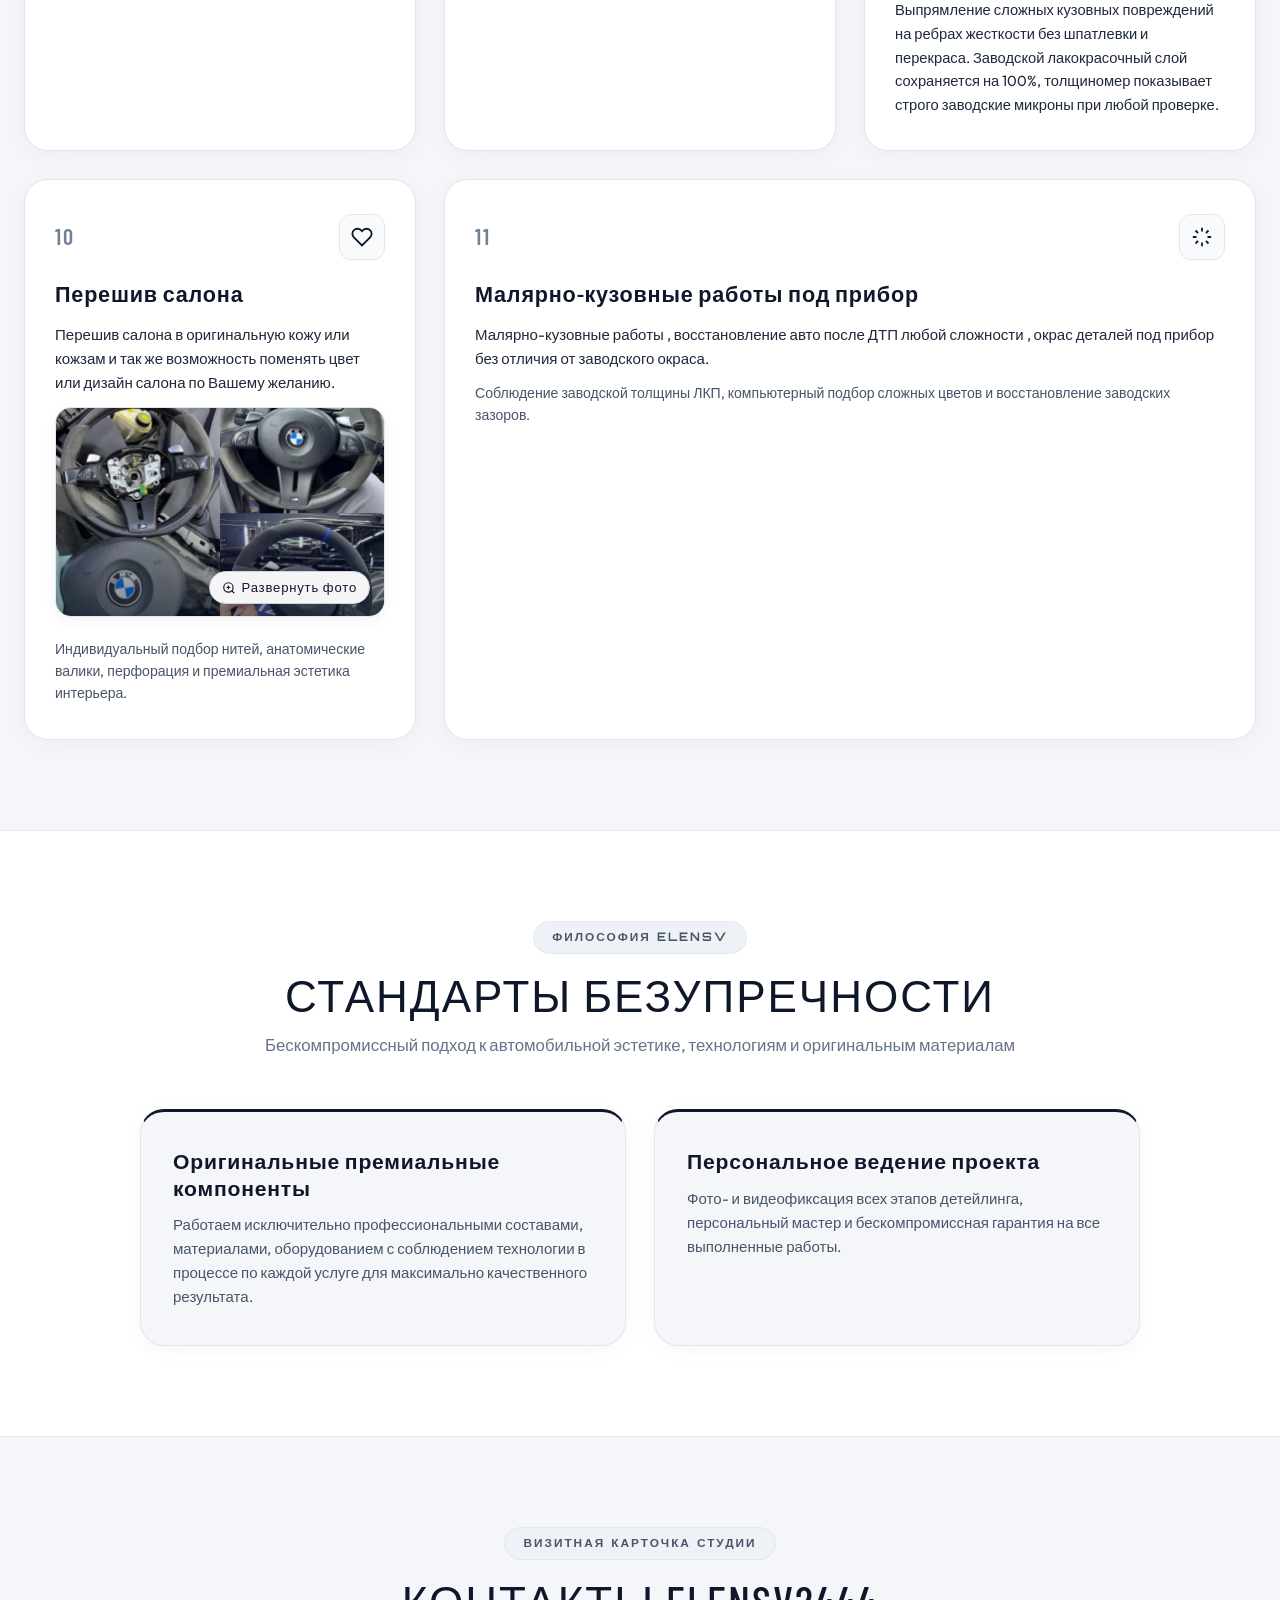
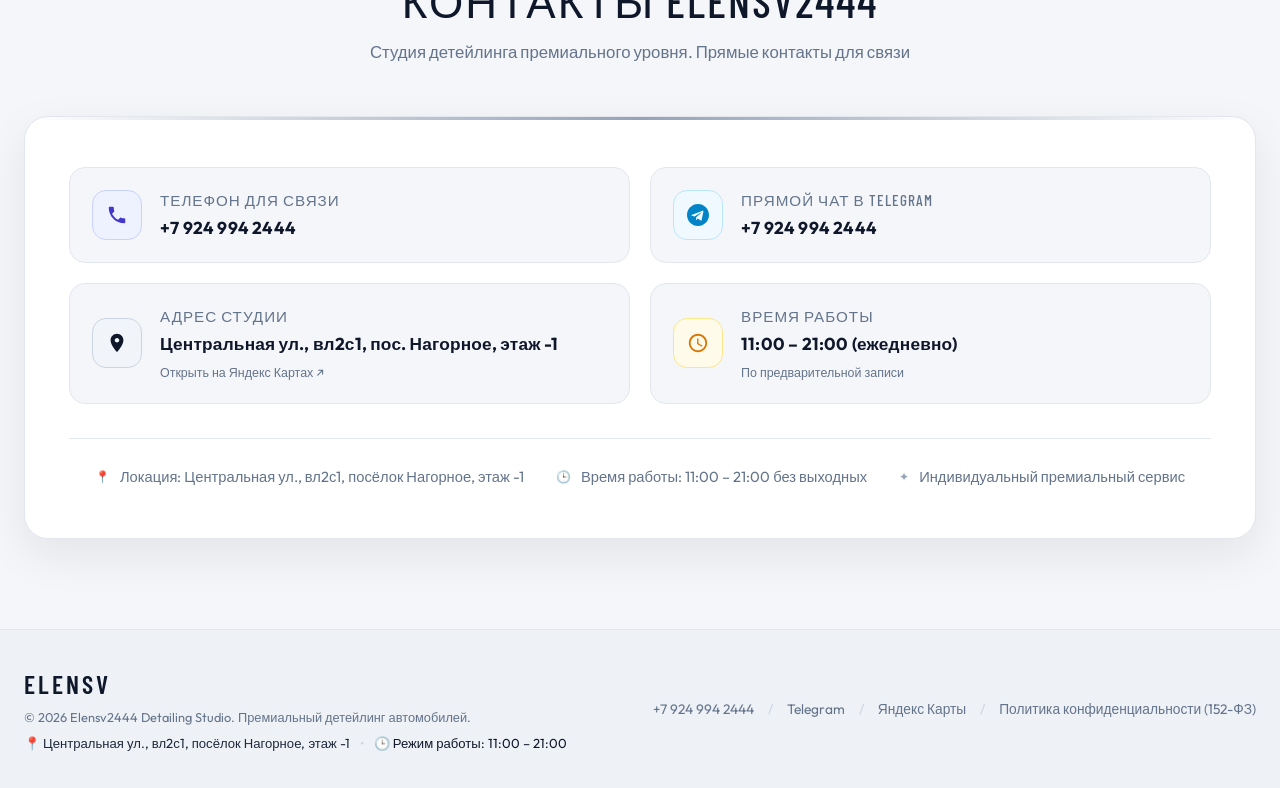
==== commit 2ab3ad7e: "Update index.html" ====
--- a/index.html
+++ b/index.html
@@ -335,7 +335,7 @@
             <div class="card-extra-block">
               <h4 class="card-extra-title">Защита и смена цвета кузова полиуретановой пленкой</h4>
               <p class="card-extra-desc">
-                Работаем премиальными пленками Spectroll PPF / 30Вa Premium, WEMATEC PPF Premium и т.д.
+                Работаем премиальными пленками Spectroll PPF Premium, WEMATEC PPF Premium и т.д.
               </p>
               <div class="card-extra-obligations">
                 <span class="card-extra-obligations-title">Обязательно от Нас:</span>
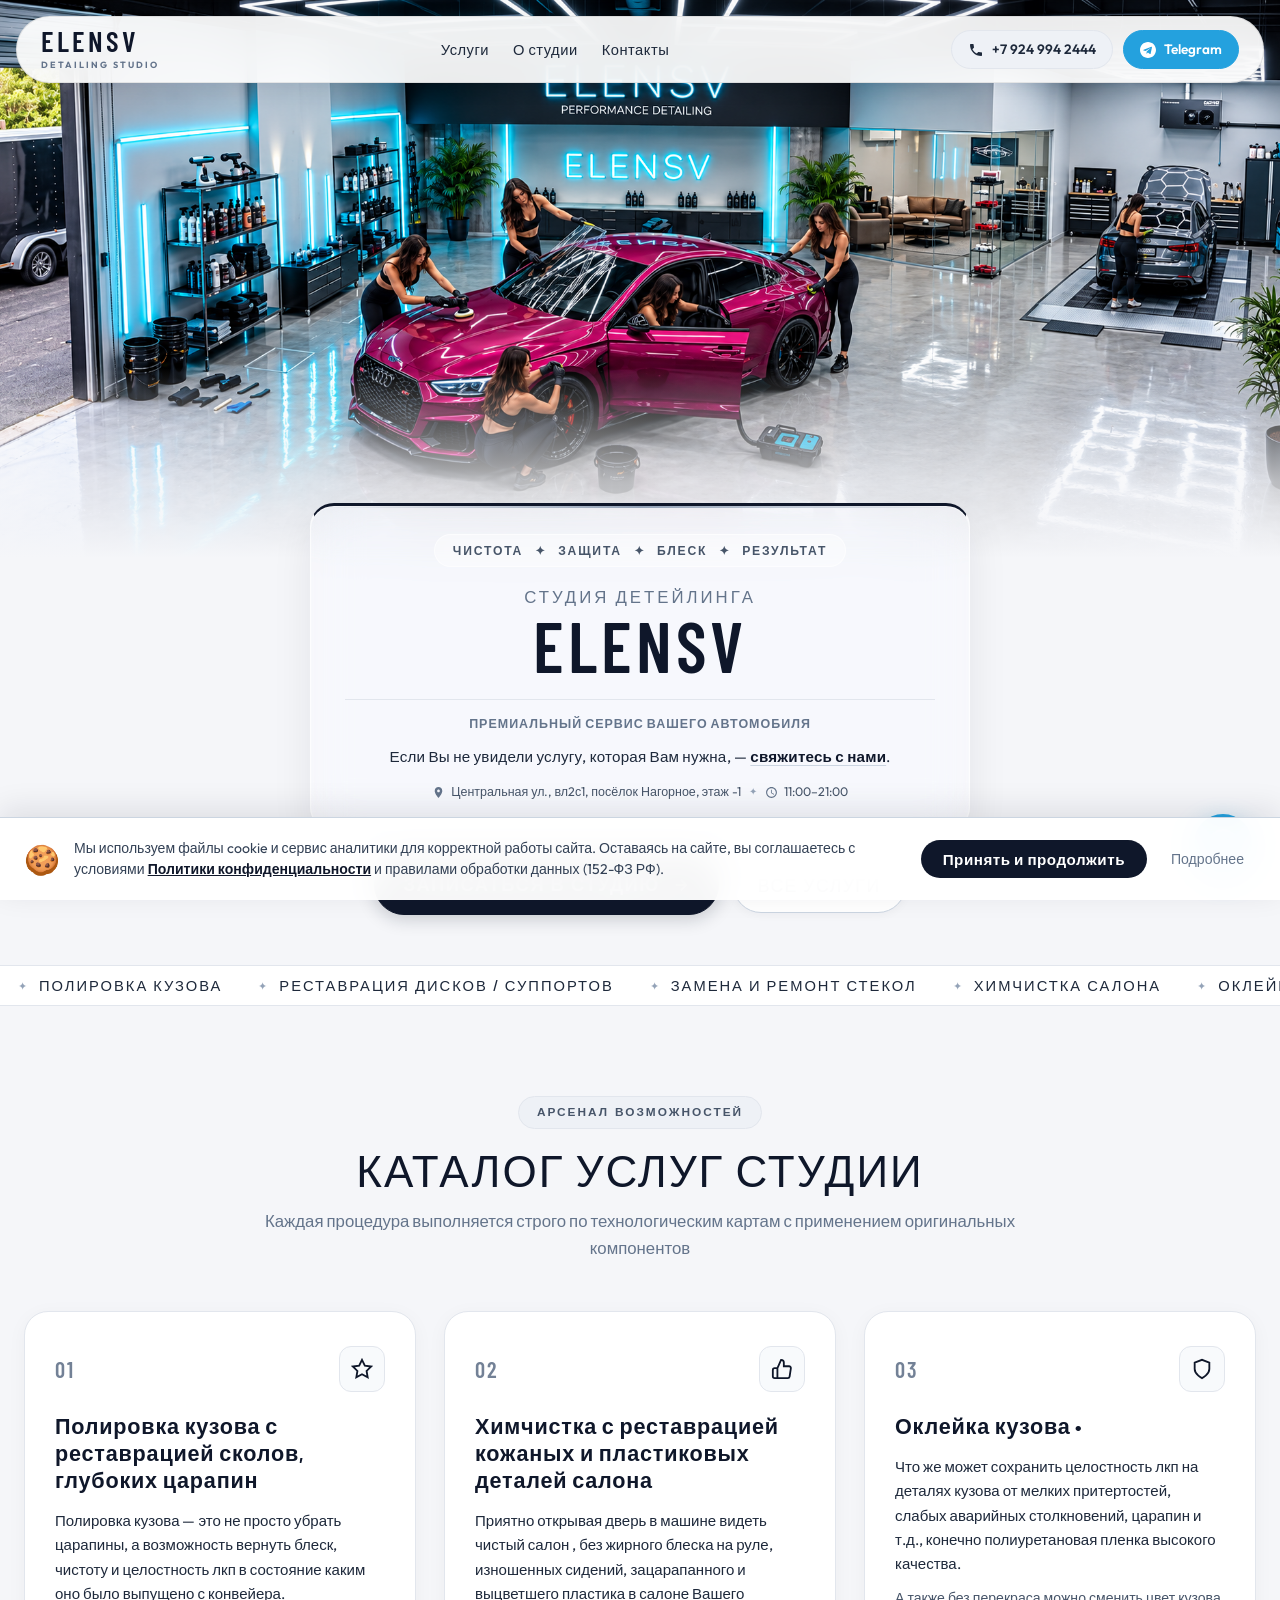
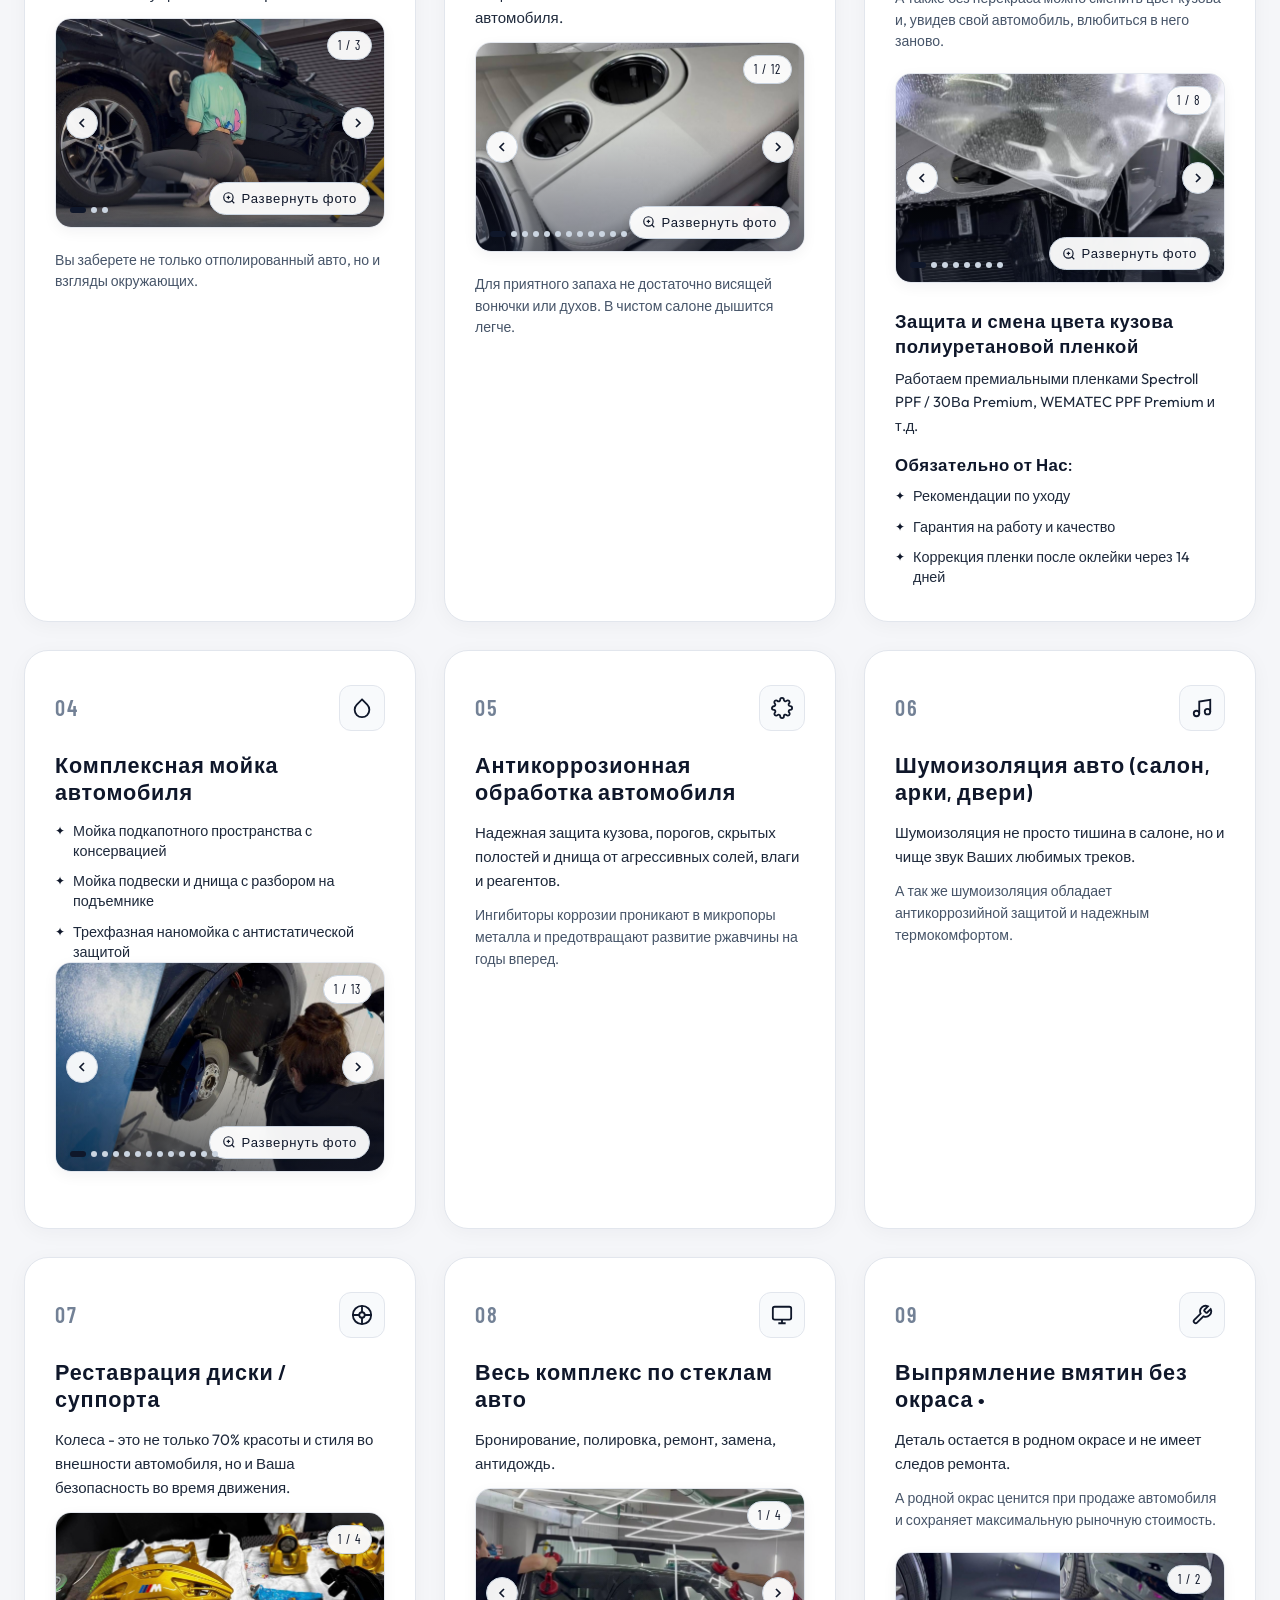
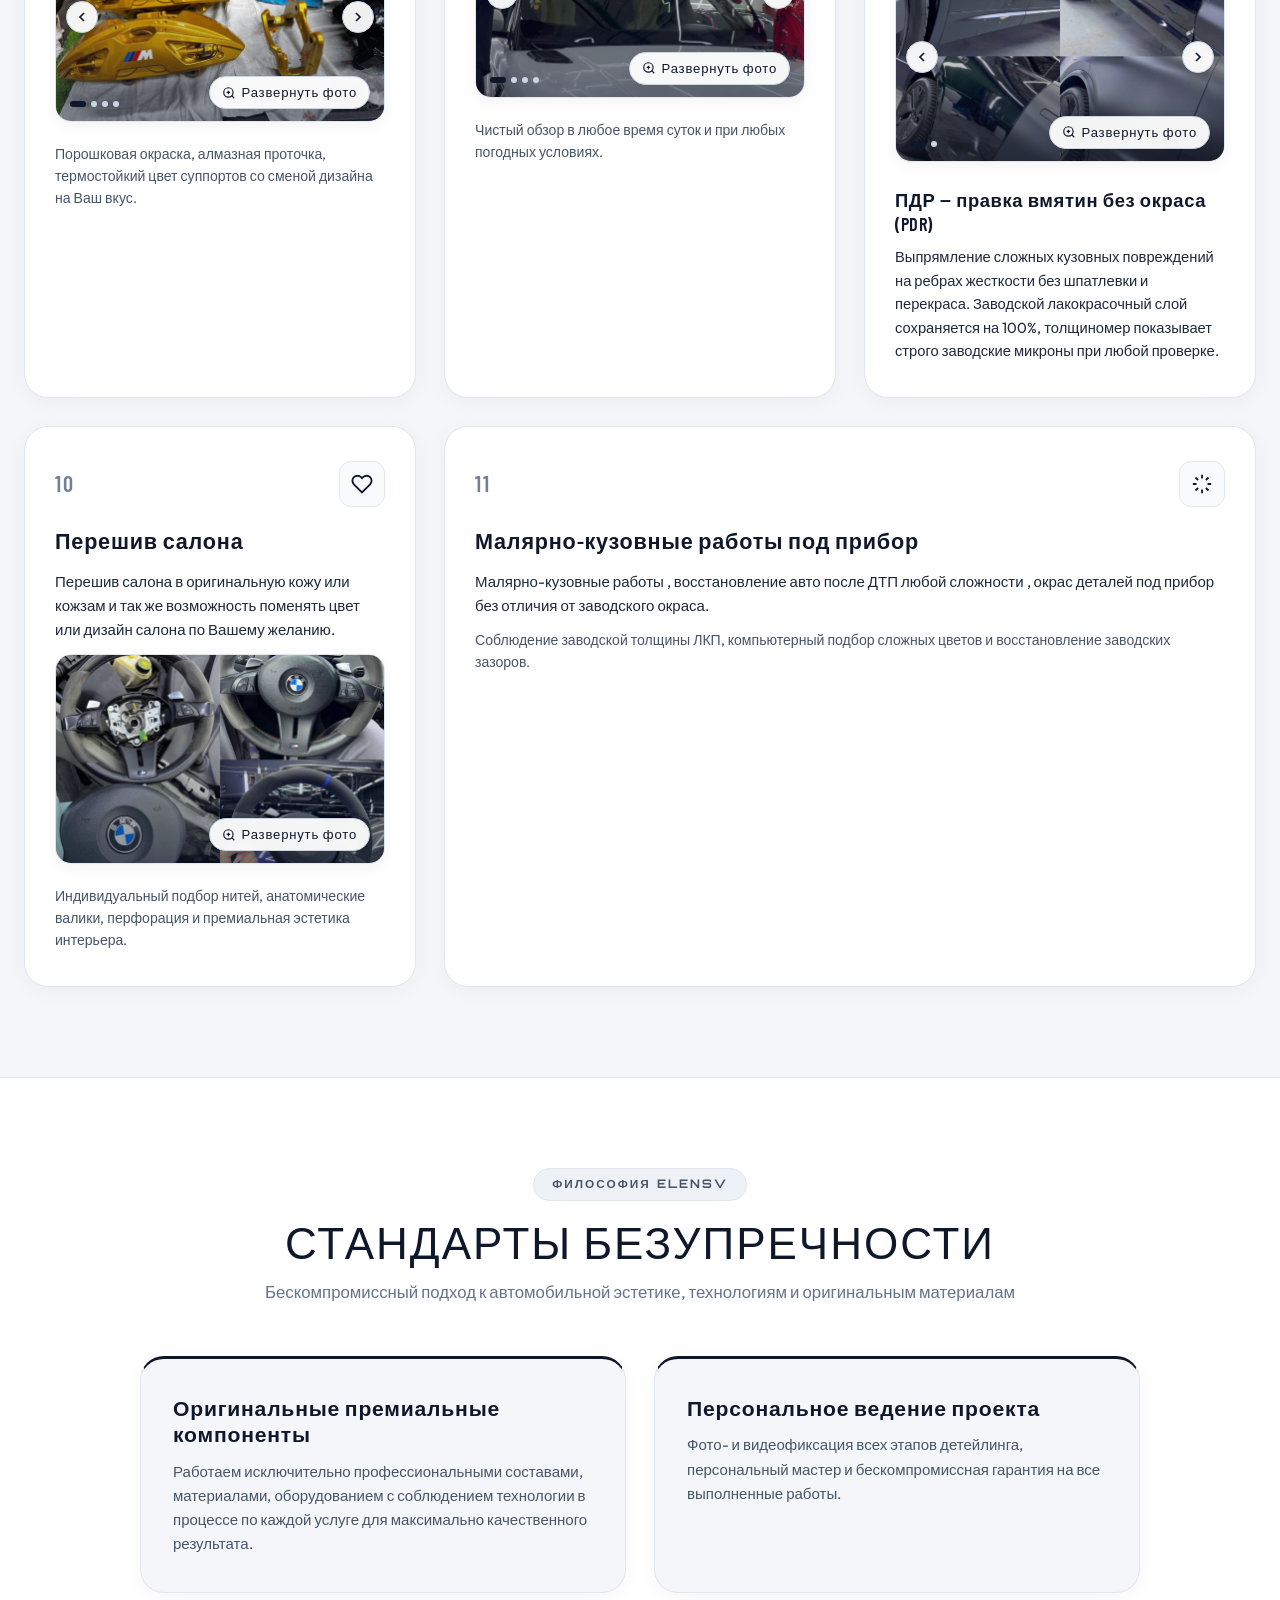
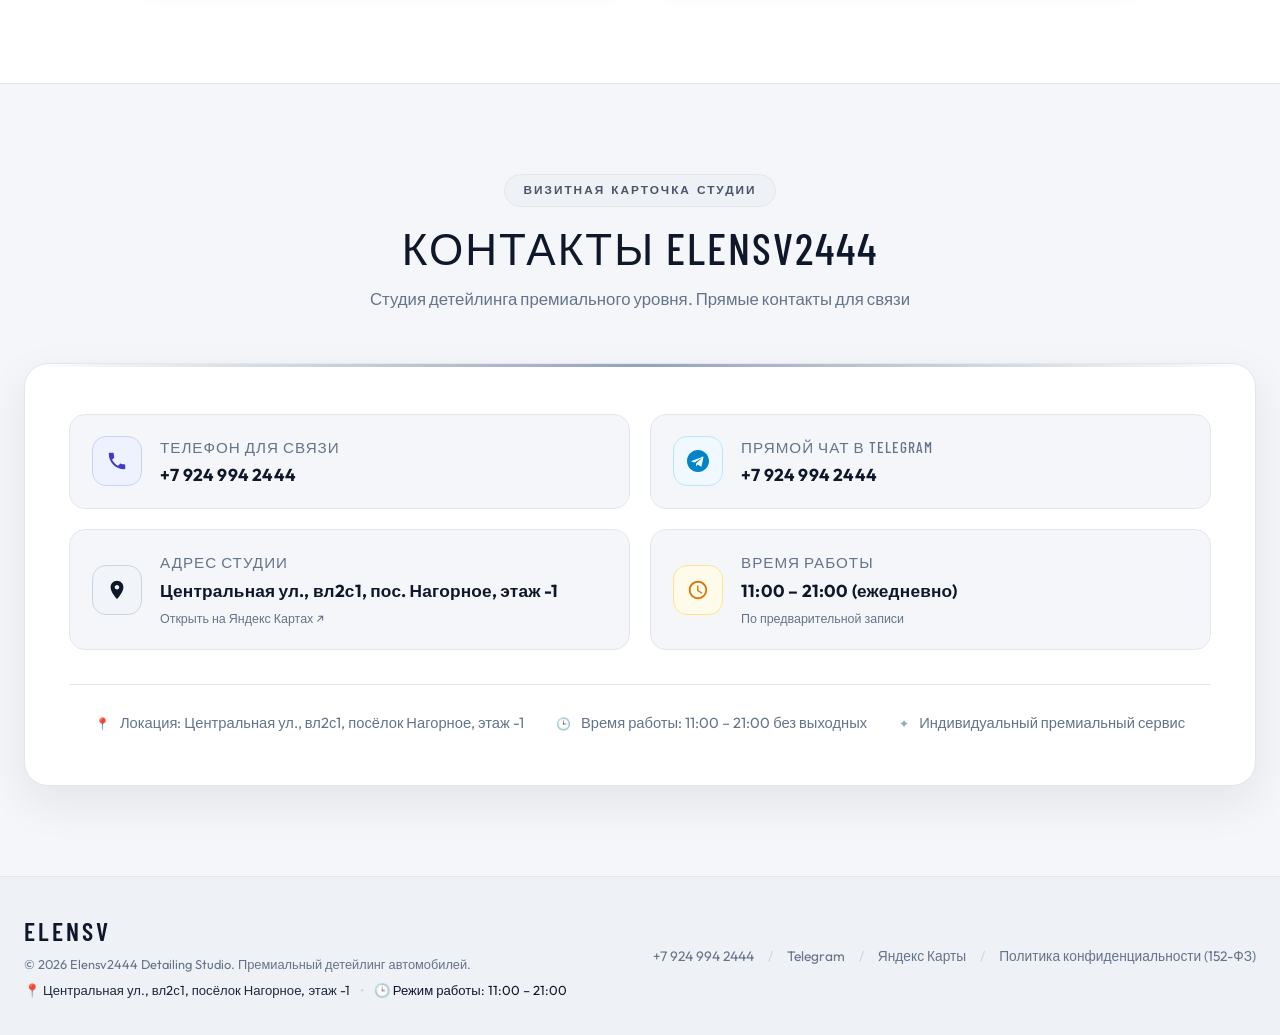
==== commit aed96c14: "Update index.html" ====
--- a/index.html
+++ b/index.html
@@ -11,7 +11,7 @@
   <link rel="preconnect" href="https://fonts.gstatic.com" crossorigin>
   <link href="https://fonts.googleapis.com/css2?family=Barlow+Condensed:wght@300;400;500;600;700&family=Orbitron:wght@600;700;800;900&family=Outfit:wght@300;400;500;600;700&display=swap" rel="stylesheet">
   
-  <link rel="stylesheet" href="style.css?v=3.3">
+  <link rel="stylesheet" href="style.css?v=3.5">
 </head>
 <body>
 
@@ -195,12 +195,12 @@
               Полировка кузова — это не просто убрать царапины, а возможность вернуть блеск, чистоту и целостность лкп в состояние каким оно было выпущено с конвейера.
             </p>
 
-            <!-- Gallery Slider (zx2, zx3, zx5) -->
+            <!-- Gallery Slider (qw, qw1, qw2) -->
             <div class="card-thumb-wrap card-thumb-slider" data-gallery-title="Полировка кузова с реставрацией сколов и царапин">
               <div class="card-thumb-slides">
-                <img src="zx3.jpg" alt="Полировка кузовных деталей в студии" class="card-thumb-img active" loading="lazy">
-                <img src="zx2.jpg" alt="Полировка кузова до и после" class="card-thumb-img" loading="lazy">
-                <img src="zx5.jpg" alt="Процесс полировки и тест 50/50 на Range Rover" class="card-thumb-img" loading="lazy">
+                <img src="qw.jpg" alt="Полировка кузова автомобиля мастером студии" class="card-thumb-img active" loading="lazy">
+                <img src="qw1.jpg" alt="ЛКП кузова автомобиля до полировки" class="card-thumb-img" loading="lazy">
+                <img src="qw2.jpg" alt="Результат полировки кузова автомобиля — зеркальный глянец" class="card-thumb-img" loading="lazy">
               </div>
 
               <button type="button" class="card-slider-btn prev" aria-label="Предыдущее фото">
@@ -335,7 +335,7 @@
             <div class="card-extra-block">
               <h4 class="card-extra-title">Защита и смена цвета кузова полиуретановой пленкой</h4>
               <p class="card-extra-desc">
-                Работаем премиальными пленками Spectroll PPF Premium, WEMATEC PPF Premium и т.д.
+                Работаем премиальными пленками Spectroll PPF / 30Вa Premium, WEMATEC PPF Premium и т.д.
               </p>
               <div class="card-extra-obligations">
                 <span class="card-extra-obligations-title">Обязательно от Нас:</span>
@@ -358,10 +358,47 @@
               </div>
             </div>
             <h3 class="card-heading">Комплексная мойка автомобиля</h3>
-            <div class="card-feature-list">
+            <div class="card-feature-list mb-thumb">
               <div class="feat-item"><span class="feat-bullet">✦</span>Мойка подкапотного пространства с консервацией</div>
               <div class="feat-item"><span class="feat-bullet">✦</span>Мойка подвески и днища с разбором на подъемнике</div>
               <div class="feat-item"><span class="feat-bullet">✦</span>Трехфазная наномойка с антистатической защитой</div>
+            </div>
+
+            <!-- Gallery Slider (pol2, pol1 .. pol13) -->
+            <div class="card-thumb-wrap card-thumb-slider" data-gallery-title="Комплексная мойка автомобиля (подвеска, днище, подкапотка)">
+              <div class="card-thumb-slides">
+                <img src="pol2.jpg" alt="Комплексная мойка автомобиля — фото 1" class="card-thumb-img active" loading="lazy">
+                <img src="pol1.jpg" alt="Комплексная мойка автомобиля — фото 2" class="card-thumb-img" loading="lazy" onerror="this.onerror=null;this.src='pol.jpg';">
+                <img src="pol3.jpg" alt="Комплексная мойка автомобиля — фото 3" class="card-thumb-img" loading="lazy">
+                <img src="pol4.jpg" alt="Комплексная мойка автомобиля — фото 4" class="card-thumb-img" loading="lazy">
+                <img src="pol5.jpg" alt="Комплексная мойка автомобиля — фото 5" class="card-thumb-img" loading="lazy">
+                <img src="pol6.jpg" alt="Комплексная мойка автомобиля — фото 6" class="card-thumb-img" loading="lazy">
+                <img src="pol7.jpg" alt="Комплексная мойка автомобиля — фото 7" class="card-thumb-img" loading="lazy">
+                <img src="pol8.jpg" alt="Комплексная мойка автомобиля — фото 8" class="card-thumb-img" loading="lazy">
+                <img src="pol9.jpg" alt="Комплексная мойка автомобиля — фото 9" class="card-thumb-img" loading="lazy">
+                <img src="pol10.jpg" alt="Комплексная мойка автомобиля — фото 10" class="card-thumb-img" loading="lazy">
+                <img src="pol11.jpg" alt="Комплексная мойка автомобиля — фото 11" class="card-thumb-img" loading="lazy">
+                <img src="pol12.jpg" alt="Комплексная мойка автомобиля — фото 12" class="card-thumb-img" loading="lazy">
+                <img src="pol13.jpg" alt="Комплексная мойка автомобиля — фото 13" class="card-thumb-img" loading="lazy">
+              </div>
+
+              <button type="button" class="card-slider-btn prev" aria-label="Предыдущее фото">
+                <svg viewBox="0 0 24 24" width="16" height="16" fill="none" stroke="currentColor" stroke-width="2.5"><polyline points="15 18 9 12 15 6"/></svg>
+              </button>
+              <button type="button" class="card-slider-btn next" aria-label="Следующее фото">
+                <svg viewBox="0 0 24 24" width="16" height="16" fill="none" stroke="currentColor" stroke-width="2.5"><polyline points="9 18 15 12 9 6"/></svg>
+              </button>
+
+              <div class="card-slider-badge">1 / 13</div>
+
+              <div class="card-thumb-overlay">
+                <span class="card-thumb-pill">
+                  <svg viewBox="0 0 24 24" width="14" height="14" fill="none" stroke="currentColor" stroke-width="2"><circle cx="11" cy="11" r="8"/><path d="M21 21l-4.35-4.35M11 8v6M8 11h6"/></svg>
+                  <span>Развернуть фото</span>
+                </span>
+              </div>
+
+              <div class="card-slider-dots"></div>
             </div>
           </div>
 
@@ -791,6 +828,6 @@
     </div>
   </div>
 
-  <script src="script.js?v=3.3"></script>
+  <script src="script.js?v=3.5"></script>
 </body>
 </html>
